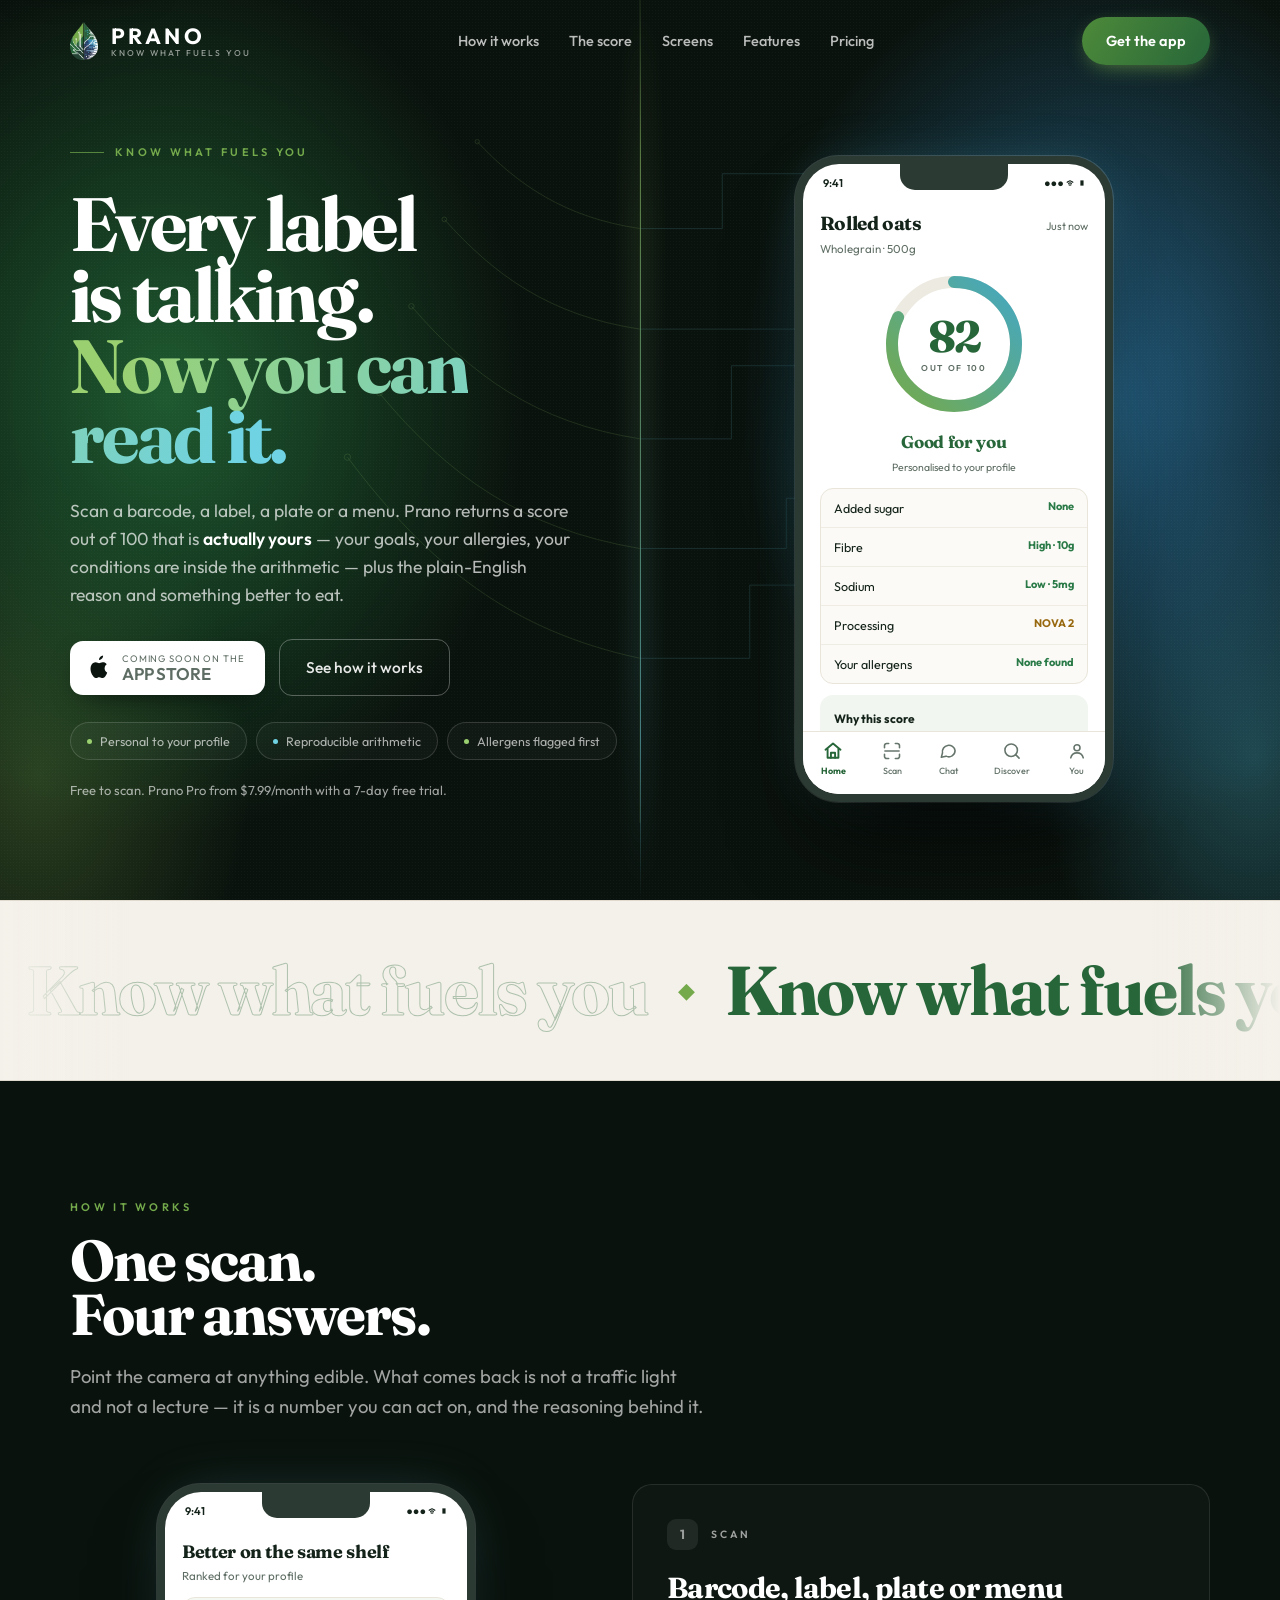
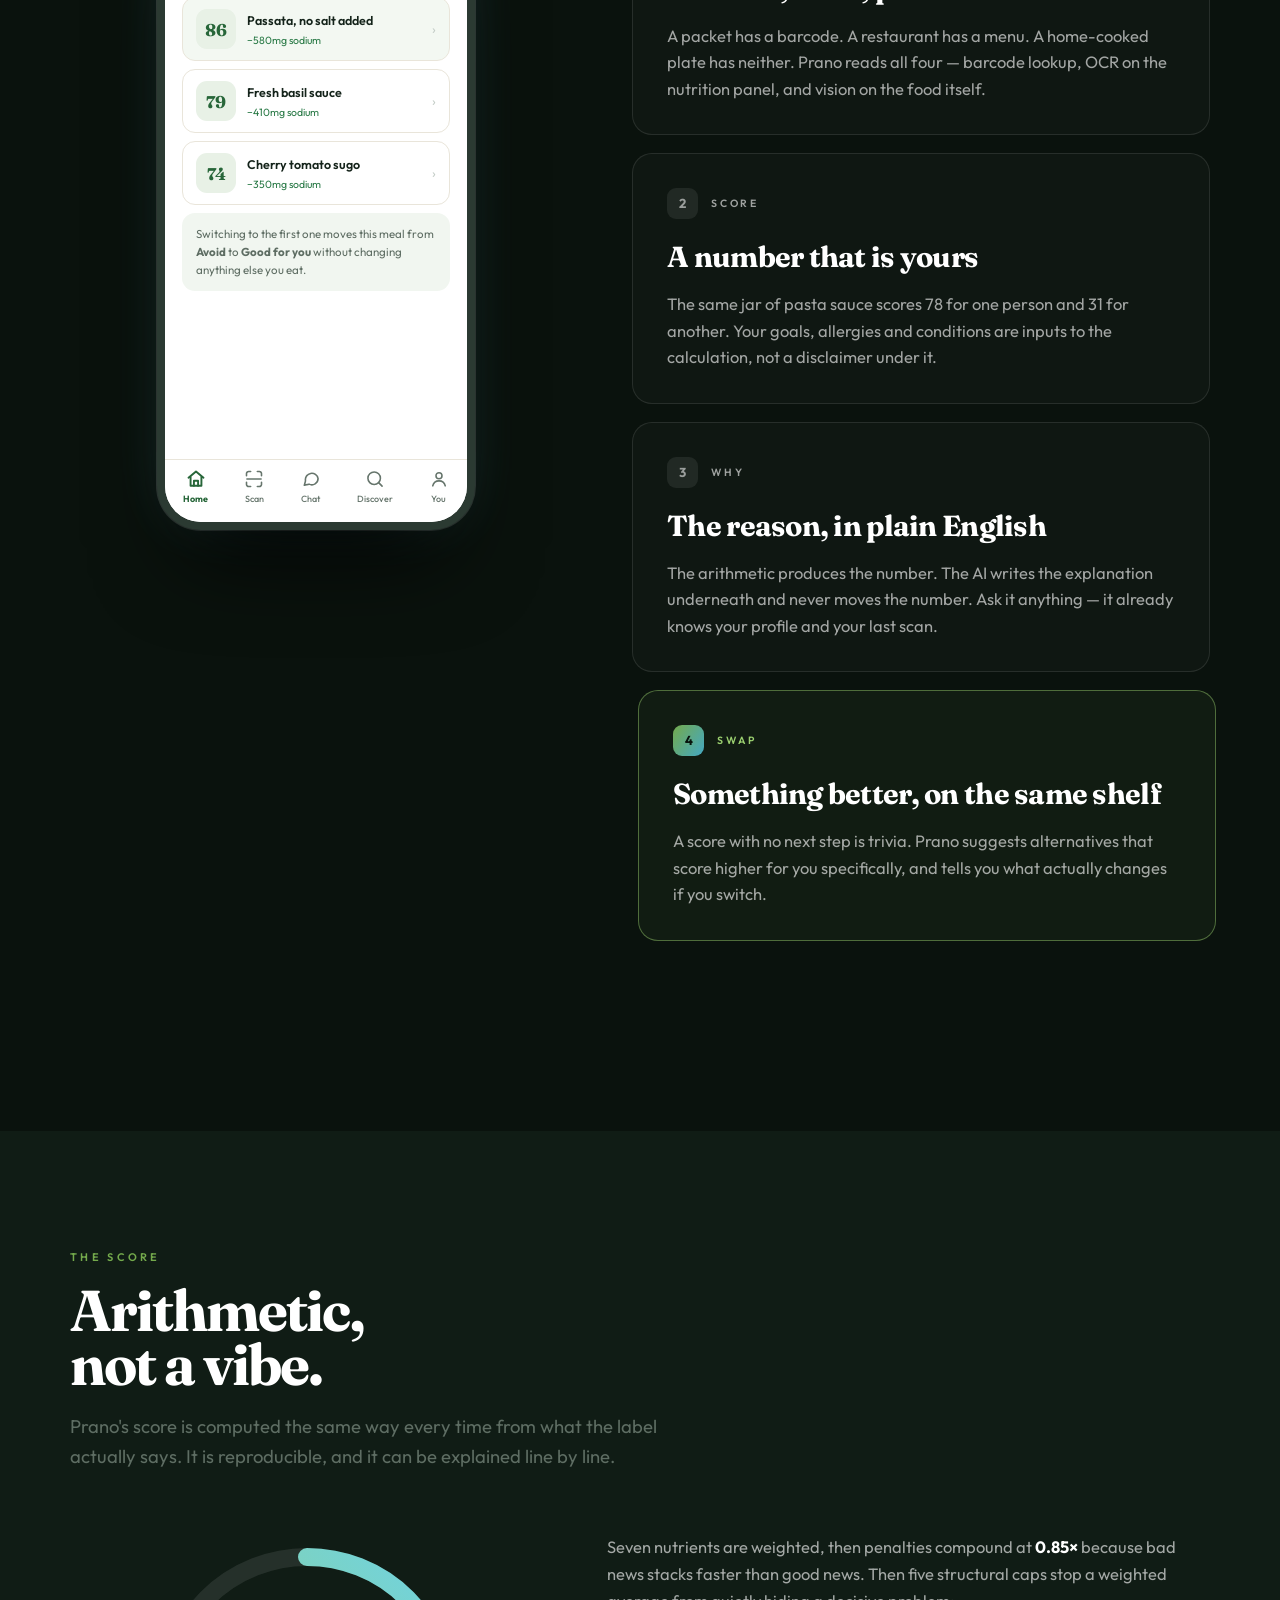
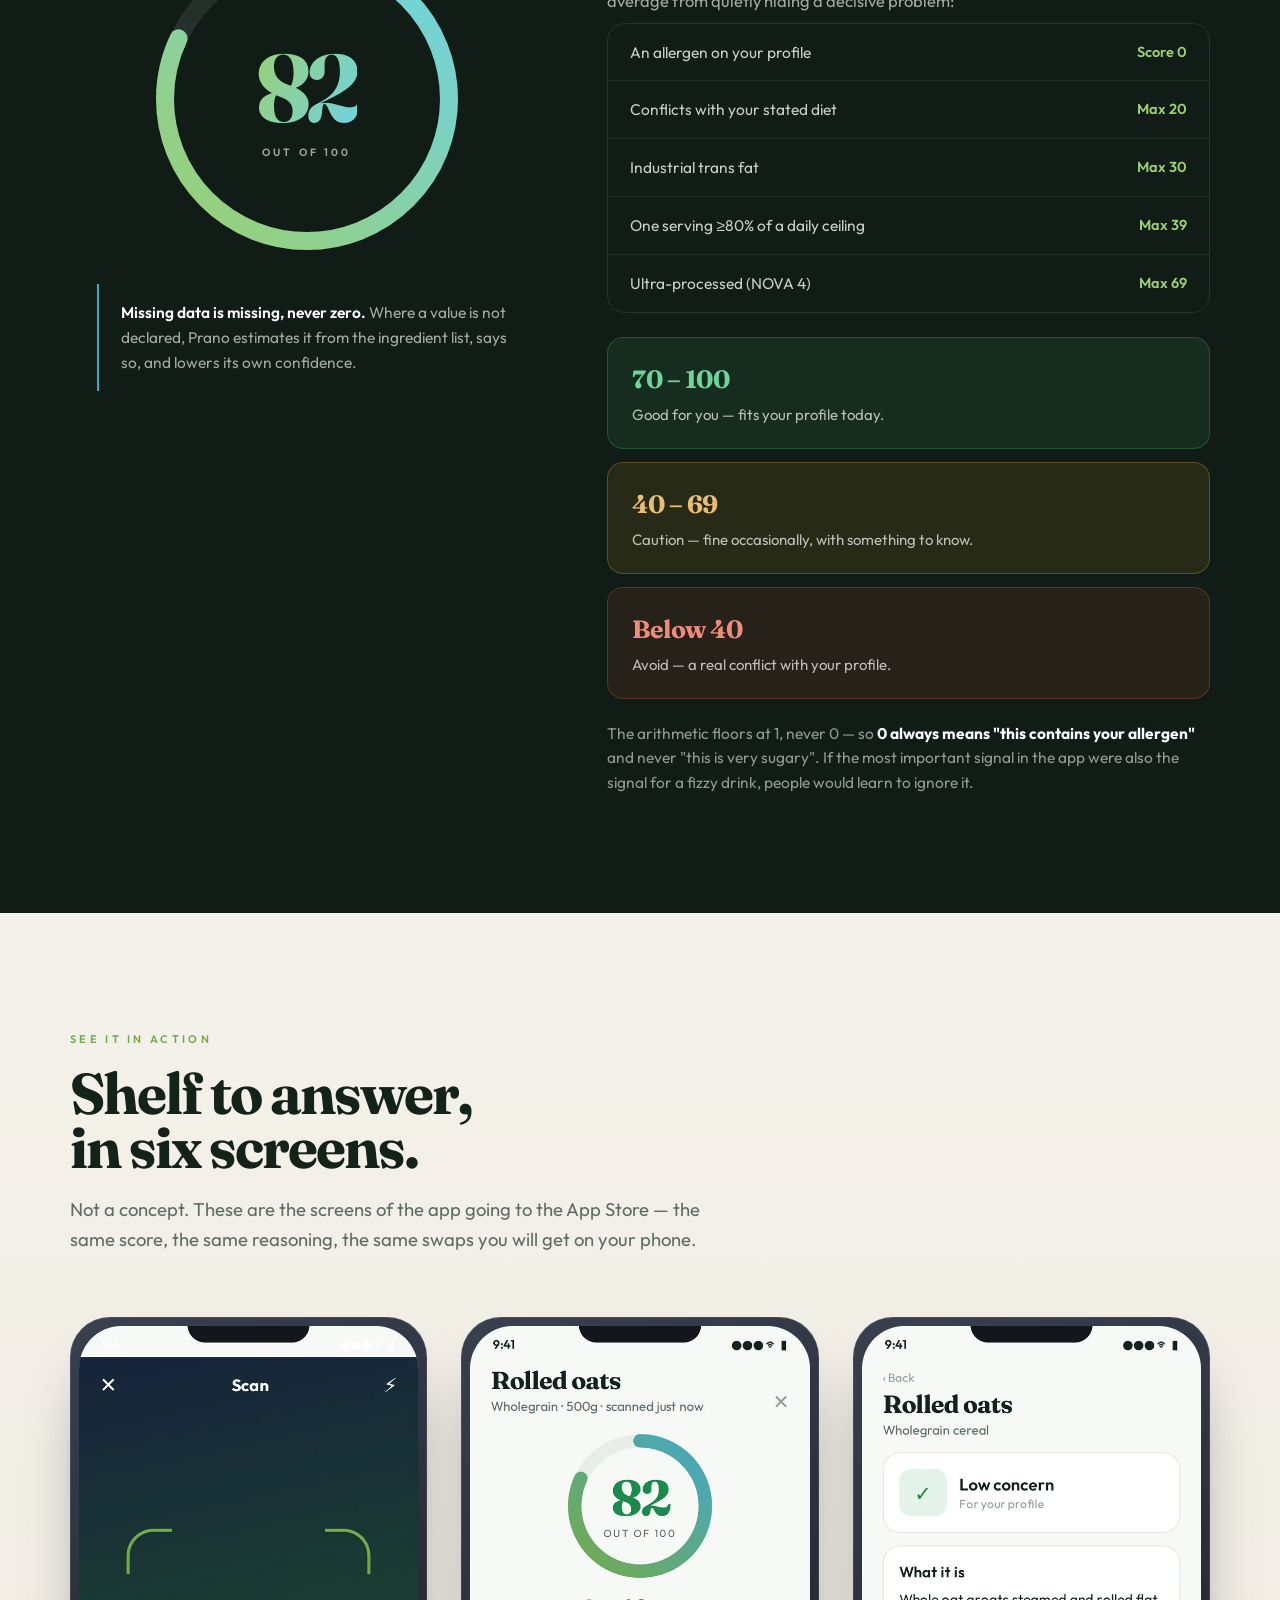
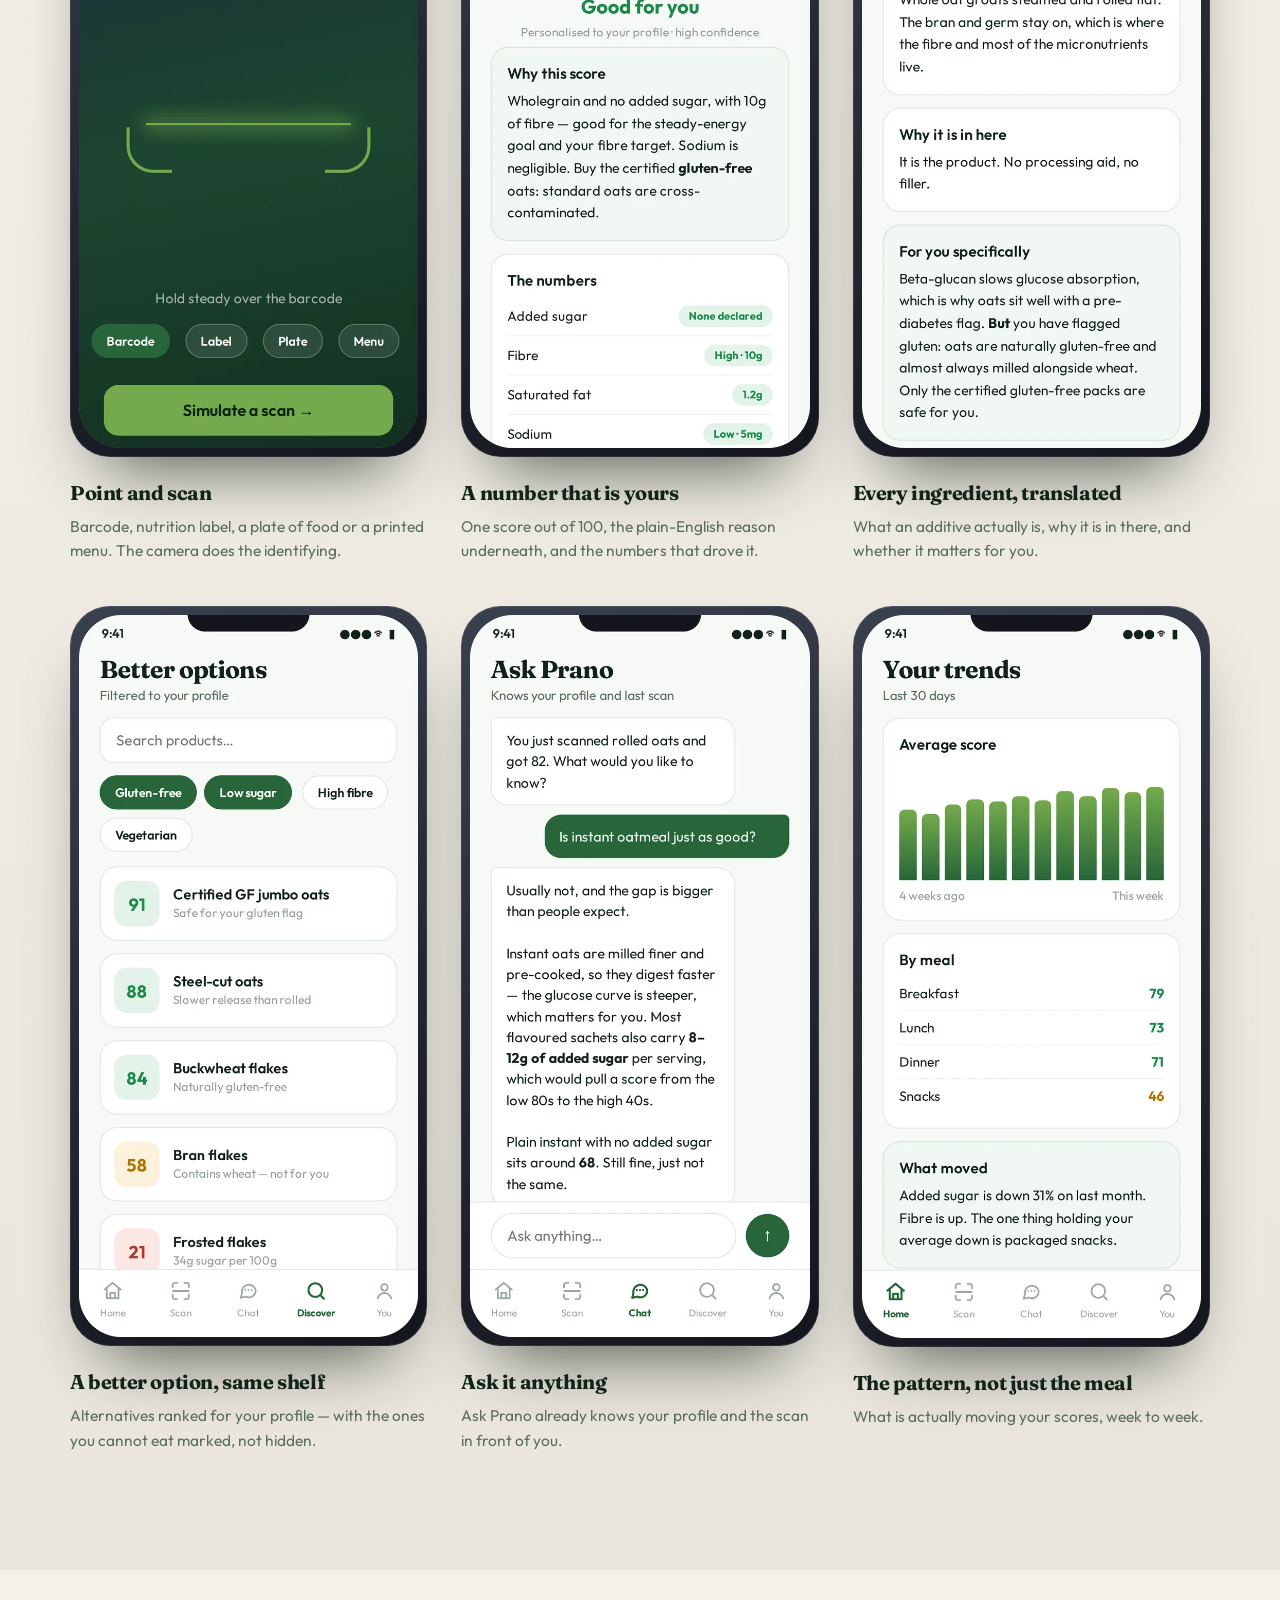
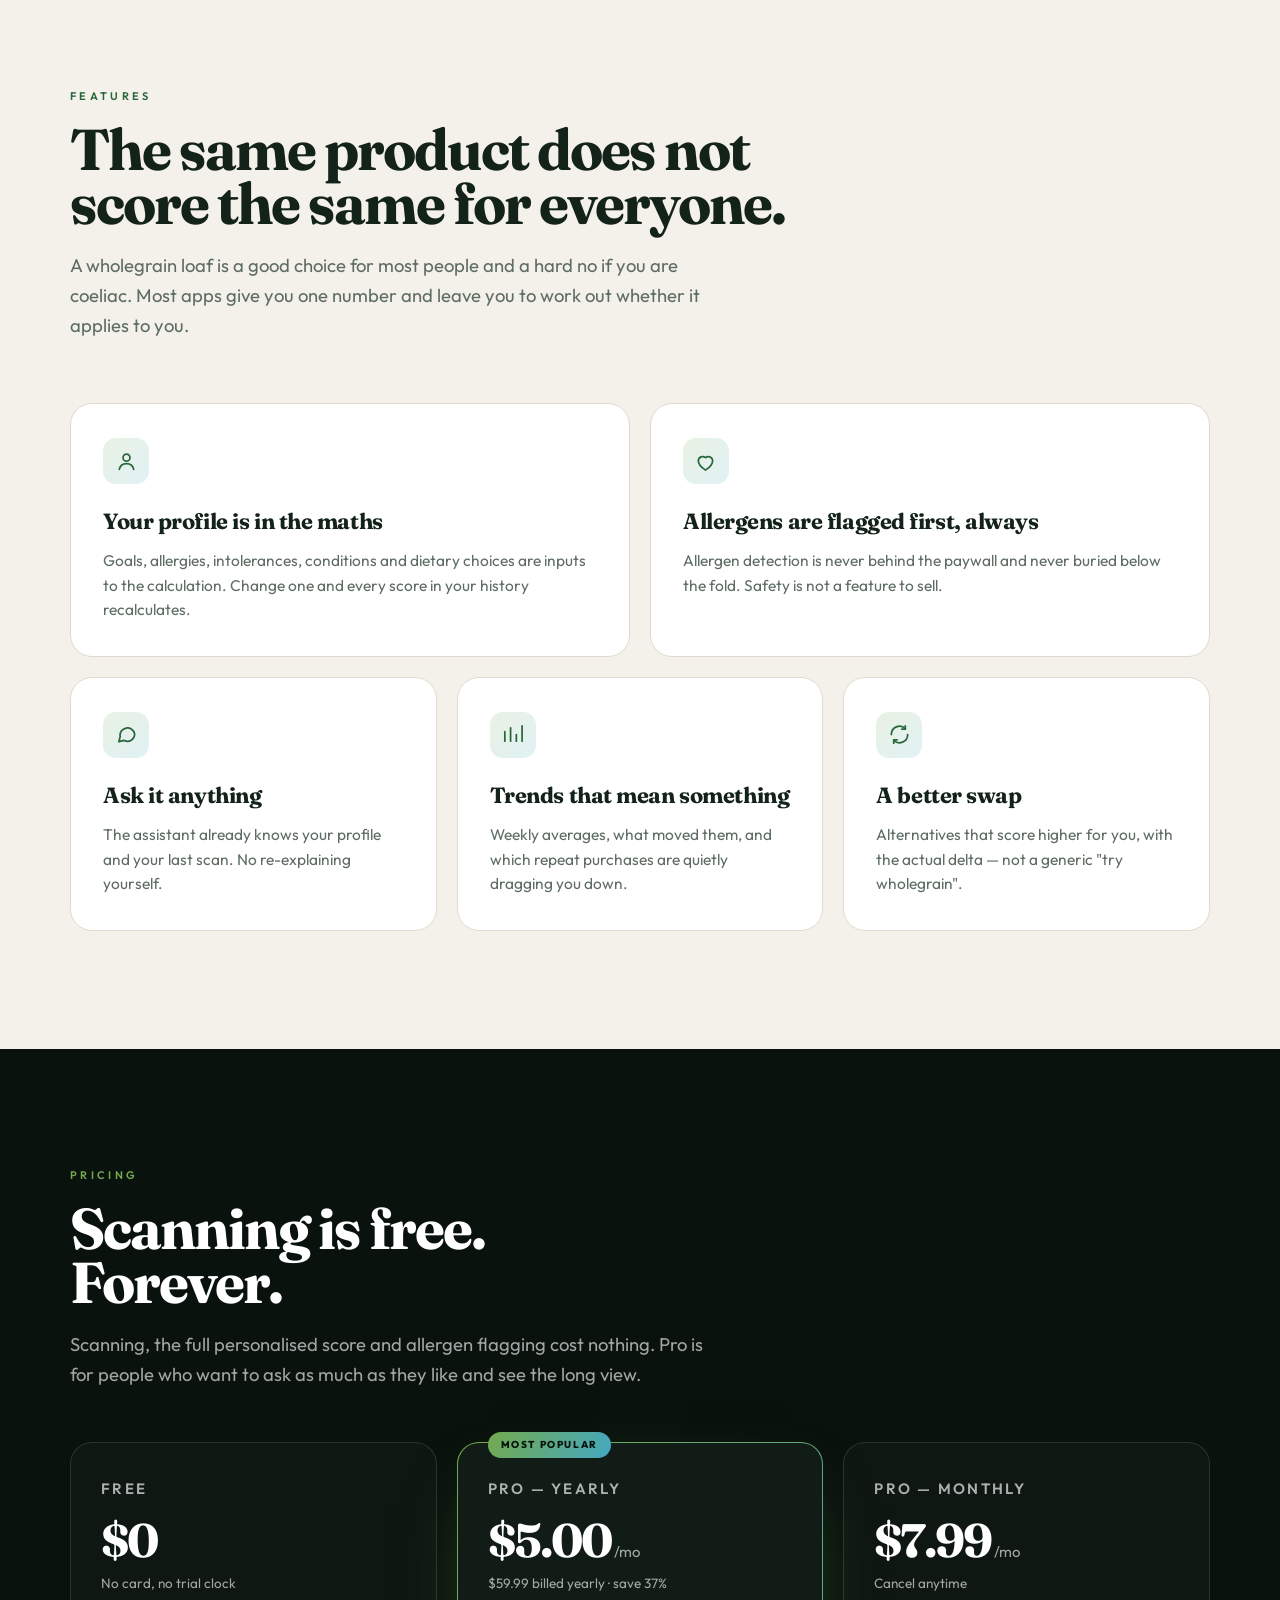
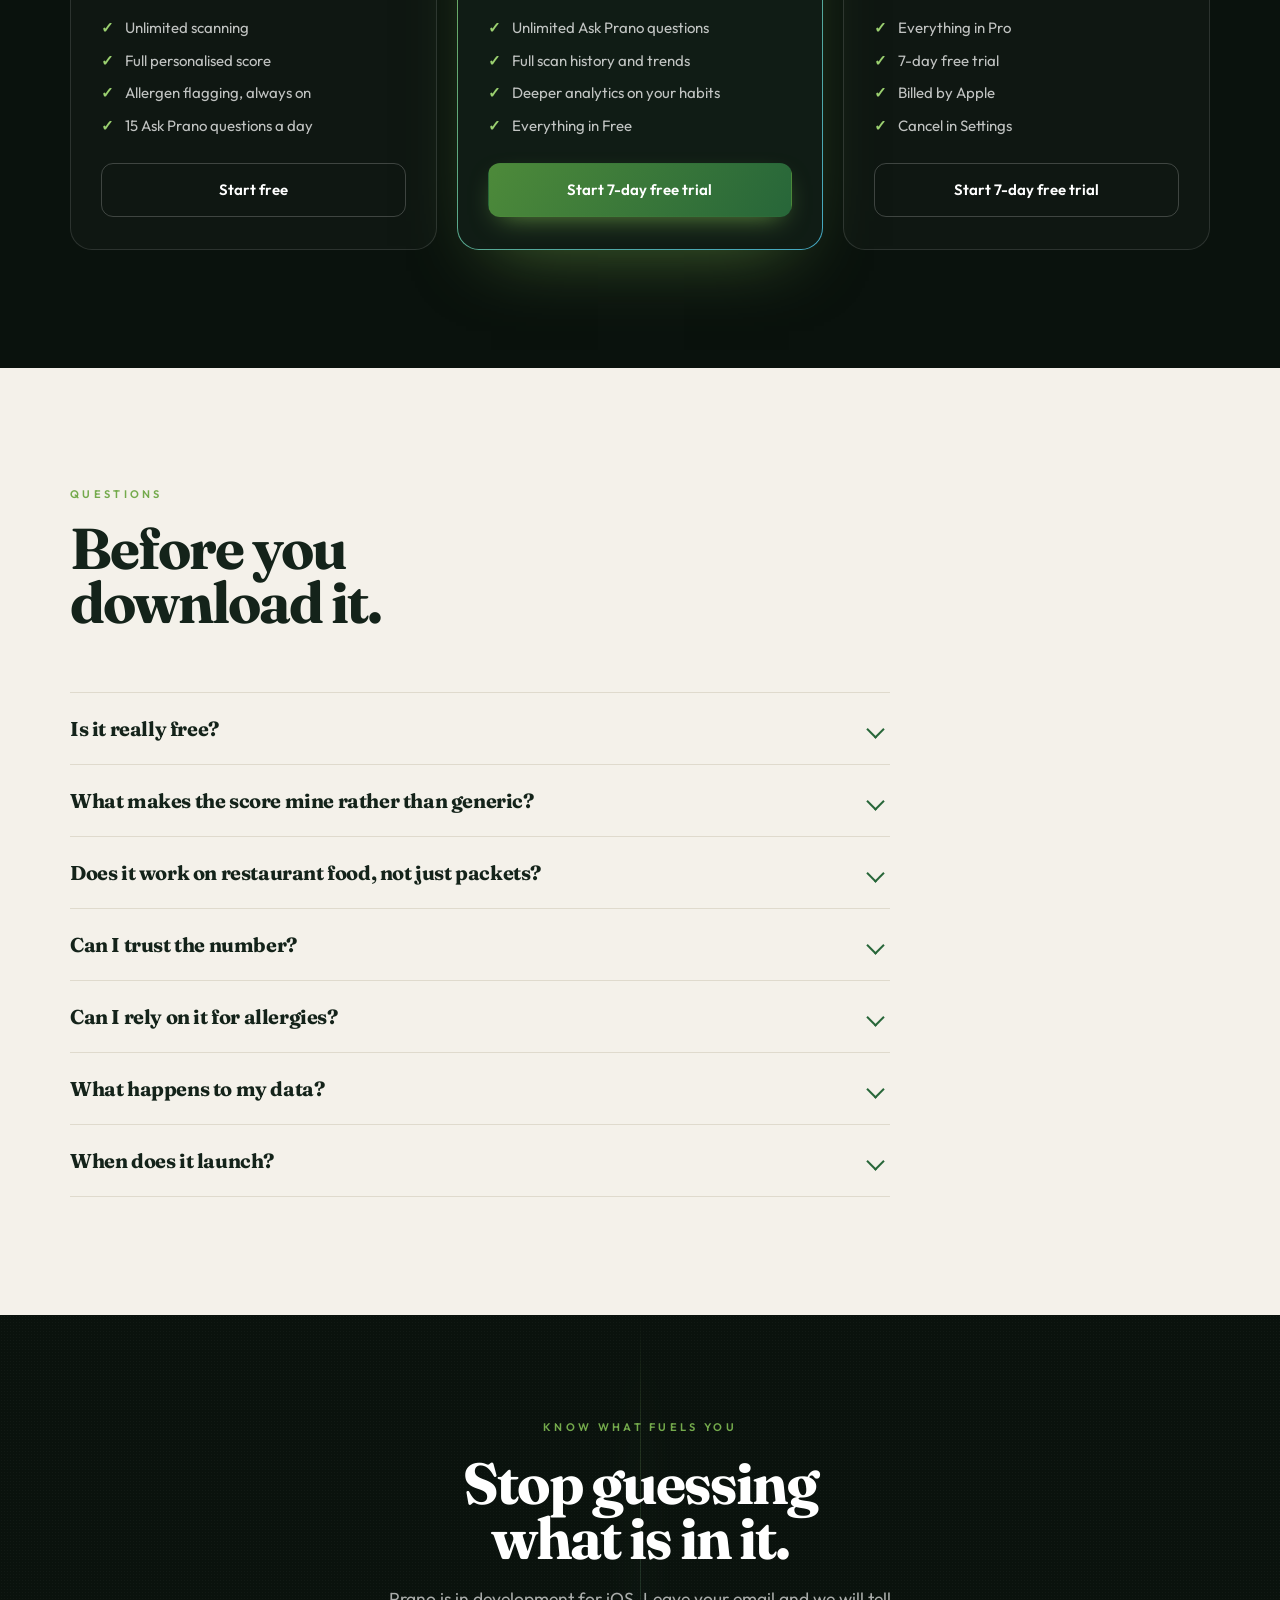
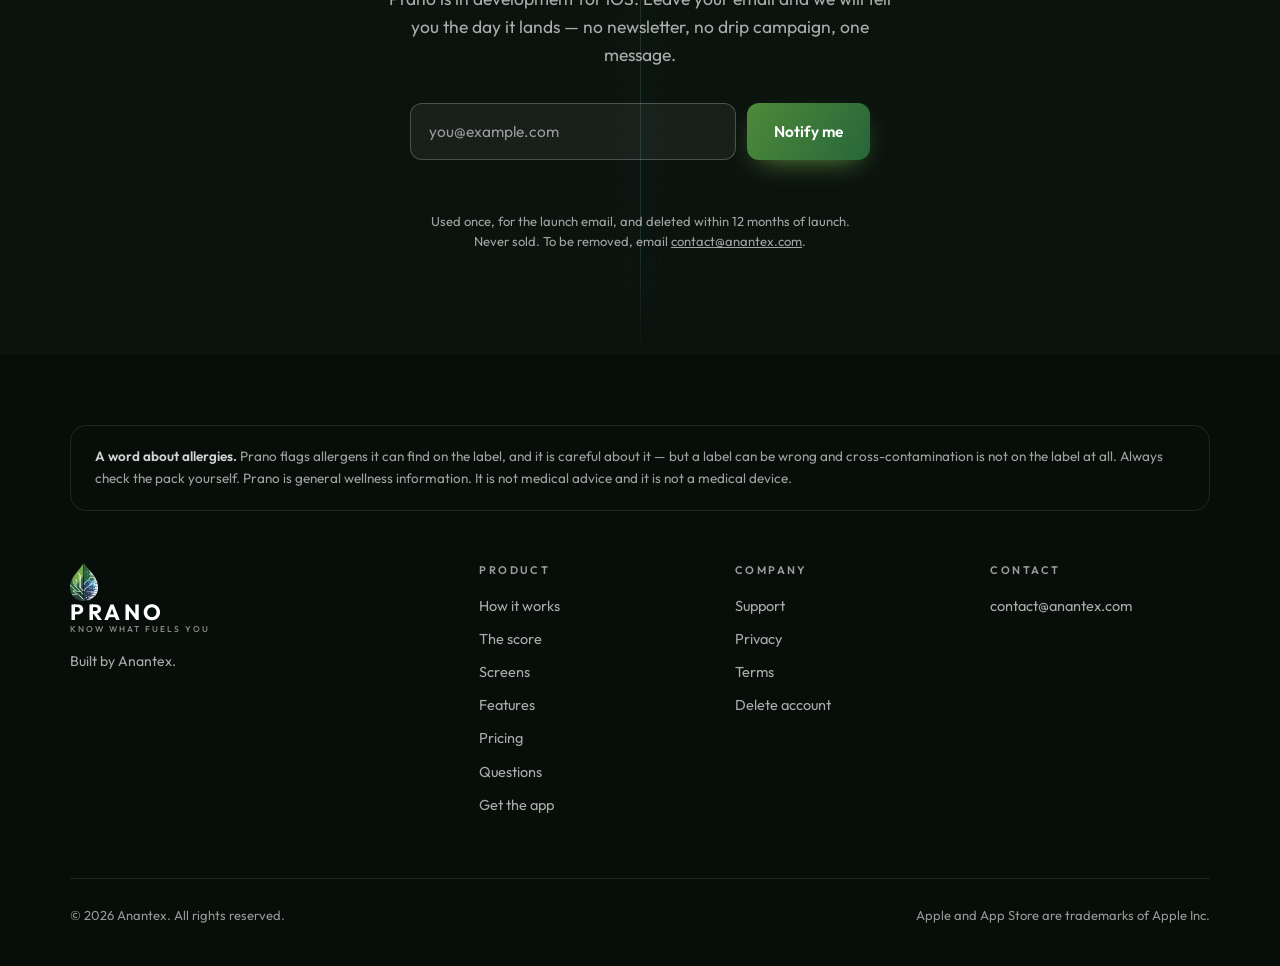
==== index.html @ fdf30f15 "Nav polish: group the CTA with the menu button, keep the tagline on small phones" ====
<!doctype html>
<html lang="en">
<head>
<meta charset="utf-8">
<meta name="viewport" content="width=device-width, initial-scale=1">
<title>Prano: AI Food Scanner — Know What Fuels You</title>
<meta name="description" content="Scan a barcode, a label, a plate or a menu. Get a 0–100 score that is actually yours — your goals, your allergies and your conditions are in the arithmetic.">
<link rel="canonical" href="https://pranoapp.com/">
<meta name="theme-color" content="#0A120D">
<meta property="og:type" content="website">
<meta property="og:site_name" content="Prano">
<meta property="og:locale" content="en_US">
<meta property="og:url" content="https://pranoapp.com/">
<meta property="og:title" content="Prano — Know What Fuels You">
<meta property="og:description" content="A food score that is actually yours. Scan a barcode, label, plate or menu and get a 0–100 score built around your goals, allergies and conditions.">
<meta property="og:image" content="https://pranoapp.com/assets/og/og-home.jpg">
<meta property="og:image:width" content="1200">
<meta property="og:image:height" content="630">
<meta property="og:image:alt" content="Prano — Every label is talking. Now you can read it. A score ring showing 82 out of 100.">
<meta name="twitter:card" content="summary_large_image">
<meta name="twitter:title" content="Prano — Know What Fuels You">
<meta name="twitter:description" content="A food score that is actually yours. Scan a barcode, label, plate or menu and get a 0–100 score built around your goals, allergies and conditions.">
<meta name="twitter:image" content="https://pranoapp.com/assets/og/og-home.jpg">
<meta name="twitter:image:alt" content="Prano — Every label is talking. Now you can read it.">
<link rel="icon" href="/favicon.ico" sizes="48x48">
<link rel="icon" href="/assets/icon-32.png" type="image/png" sizes="32x32">
<link rel="apple-touch-icon" href="/assets/apple-touch-icon.png">
<link rel="manifest" href="/site.webmanifest">
<link rel="preload" href="/assets/fonts/outfit-latin.woff2" as="font" type="font/woff2" crossorigin>
<link rel="preload" href="/assets/fonts/fraunces-latin.woff2" as="font" type="font/woff2" crossorigin>
<script>document.documentElement.classList.add('js')</script>
<script type="application/ld+json">[{"@context":"https://schema.org","@type":"Organization","@id":"https://pranoapp.com/#org","name":"Anantex","legalName":"Sandhu Technologies LLC","url":"https://pranoapp.com/","email":"contact@anantex.com","logo":"https://pranoapp.com/assets/icon-512.png"},{"@context":"https://schema.org","@type":"WebSite","@id":"https://pranoapp.com/#website","name":"Prano","url":"https://pranoapp.com/","publisher":{"@id":"https://pranoapp.com/#org"}},{"@context":"https://schema.org","@type":"SoftwareApplication","name":"Prano: AI Food Scanner","alternateName":"Prano","url":"https://pranoapp.com/","applicationCategory":"HealthApplication","operatingSystem":"iOS","description":"Scan a barcode, label, plate or menu and get a 0–100 food score personalised to your goals, allergies and conditions, with a plain-English explanation and a better swap.","image":"https://pranoapp.com/assets/og/og-home.jpg","publisher":{"@id":"https://pranoapp.com/#org"},"offers":[{"@type":"Offer","name":"Free","price":"0","priceCurrency":"USD"},{"@type":"Offer","name":"Prano Pro — Monthly","price":"7.99","priceCurrency":"USD"},{"@type":"Offer","name":"Prano Pro — Yearly","price":"59.99","priceCurrency":"USD"}]},{"@context":"https://schema.org","@type":"FAQPage","mainEntity":[{"@type":"Question","name":"Is it really free?","acceptedAnswer":{"@type":"Answer","text":"Scanning, the full personalised score and allergen flagging cost nothing, and there is no card to enter. Prano Pro — $7.99 a month or $59.99 a year, with a 7-day free trial — lifts the 15-a-day limit on Ask Prano questions and unlocks your full history and deeper analytics."}},{"@type":"Question","name":"What makes the score mine rather than generic?","acceptedAnswer":{"@type":"Answer","text":"You tell Prano your goals, allergies, conditions and dietary style once. They are inputs to the arithmetic, not a disclaimer underneath it. The same jar of sauce can score 78 for one person and 31 for another, and Prano shows you exactly which input moved it."}},{"@type":"Question","name":"Does it work on restaurant food, not just packets?","acceptedAnswer":{"@type":"Answer","text":"Yes. Barcode, nutrition label, a home-cooked plate or a printed menu — Prano reads all four, and tells you what it could not see rather than guessing quietly."}},{"@type":"Question","name":"Can I trust the number?","acceptedAnswer":{"@type":"Answer","text":"It is computed the same way every time from what the label actually says, and it can be explained line by line. Where a value is not declared, Prano estimates it, says so, and lowers its own confidence. The AI writes the explanation underneath; it never moves the number."}},{"@type":"Question","name":"Can I rely on it for allergies?","acceptedAnswer":{"@type":"Answer","text":"No — and we would rather say so plainly. Prano flags allergens it can find on the label, but a label can be wrong and cross-contamination is not on the label at all. Always check the pack yourself."}},{"@type":"Question","name":"What happens to my data?","acceptedAnswer":{"@type":"Answer","text":"Your scans, photos and conversations are yours. We do not sell personal information and we do not use your content to train third-party AI models. You can delete a single scan, or your whole account, from inside the app or at pranoapp.com/delete-account."}},{"@type":"Question","name":"When does it launch?","acceptedAnswer":{"@type":"Answer","text":"iPhone first. Leave your email below and you get one message the day it lands — no newsletter, no drip campaign."}}]}]</script>
<style>
@font-face{font-family:'Fraunces';font-style:normal;font-weight:400 900;font-display:swap;src:url(/assets/fonts/fraunces-latin.woff2) format('woff2')}
@font-face{font-family:'Outfit';font-style:normal;font-weight:100 900;font-display:swap;src:url(/assets/fonts/outfit-latin.woff2) format('woff2')}
:root{
  --green:#276639; --green-dp:#174024; --leaf:#74AA4C; --leaf-lt:#9BD070;
  --navy:#2D3750; --blue:#328DB9; --cyan:#44A8C3; --cyan-lt:#6FD3E4;
  --ink:#0A120D; --ink-2:#101C15; --paper:#F4F1EA; --paper-2:#EAE6DC;
  --txt:#14231A; --mut:#5E6D63; --mut-d:#93A69A; --line:#DFDACD;
  --good:#3FA268; --caution:#C9902F; --avoid:#C1503F;
  --seam:linear-gradient(180deg,transparent,rgba(155,208,112,.55) 18%,rgba(111,211,228,.55) 82%,transparent);
}
*{box-sizing:border-box}
html{-webkit-text-size-adjust:100%;scroll-behavior:smooth}
body{margin:0;background:var(--paper);color:var(--txt);overflow-x:hidden;
  font-family:'Outfit',-apple-system,BlinkMacSystemFont,'Segoe UI',sans-serif;
  font-size:17px;line-height:1.6;font-weight:400;
  -webkit-font-smoothing:antialiased}
a{color:inherit;text-decoration:none}
img{max-width:100%}
.dsp{font-family:'Fraunces',Georgia,serif;font-variation-settings:'SOFT' 0,'WONK' 1;
  font-weight:700;letter-spacing:-.035em;line-height:.94;margin:0}
h1,h2,h3{margin:0}
.wrap{max-width:1200px;margin:0 auto;padding:0 30px}
.eyebrow{font-size:11px;font-weight:600;letter-spacing:.3em;text-transform:uppercase;color:var(--leaf)}
#features .eyebrow{color:var(--green)}

/* ---------- lockup ---------- */
.lock{display:flex;align-items:center;gap:13px;min-height:44px;flex:none}
.lock img{height:38px;width:auto;display:block;flex:none}
.lock .lk{display:flex;flex-direction:column;gap:2px;line-height:1}
.lock b{font-weight:700;font-size:22px;letter-spacing:.16em;color:#fff;transition:color .35s}
.lock small{font-size:8.5px;font-weight:500;letter-spacing:.235em;color:rgba(255,255,255,.55);
  text-transform:uppercase;transition:color .35s}

/* ---------- nav ---------- */
nav{position:fixed;top:0;left:0;right:0;z-index:80;transition:background .35s,box-shadow .35s,backdrop-filter .35s}
nav .wrap{display:flex;align-items:center;justify-content:space-between;gap:26px;height:82px}
.nlinks{display:flex;gap:30px;font-size:14.5px;font-weight:500;color:rgba(255,255,255,.72)}
.nlinks a{transition:color .25s;position:relative}
.nlinks a:after{content:'';position:absolute;left:0;right:100%;bottom:-6px;height:1.5px;background:var(--leaf-lt);transition:right .3s}
.nlinks a:hover{color:#fff}.nlinks a:hover:after{right:0}
.ncta{background:linear-gradient(120deg,#4D8A3A,var(--green));color:#fff;font-weight:600;font-size:14.5px;
  display:inline-flex;align-items:center;justify-content:center;min-height:44px;flex:none;
  padding:12px 24px;border-radius:999px;transition:transform .25s,box-shadow .25s;
  box-shadow:0 6px 22px -8px rgba(116,170,76,.85)}
.ncta:hover{transform:translateY(-2px);box-shadow:0 12px 30px -10px rgba(116,170,76,.95)}
nav.stuck{background:rgba(244,241,234,.86);backdrop-filter:blur(18px);box-shadow:0 1px 0 var(--line)}
nav.stuck .lock b{color:var(--green)}
nav.stuck .lock small{color:var(--mut)}
nav.stuck .nlinks{color:var(--mut)}
nav.stuck .nlinks a:hover{color:var(--green)}

/* ---------- hero ---------- */
.hero{position:relative;min-height:100svh;background:var(--ink);color:#fff;overflow:hidden;
  display:flex;align-items:center;padding:118px 0 60px}
.hero .side{position:absolute;inset:0;pointer-events:none}
.hero .side:before,.hero .side:after{content:'';position:absolute;top:0;bottom:0;width:50%}
.hero .side:before{left:0;background:
  radial-gradient(76% 66% at 26% 44%,rgba(36,110,58,.78),transparent 74%),
  radial-gradient(46% 46% at 6% 86%,rgba(116,170,76,.3),transparent 72%)}
.hero .side:after{right:0;background:
  radial-gradient(76% 66% at 72% 44%,rgba(45,120,170,.72),transparent 74%),
  radial-gradient(46% 46% at 96% 84%,rgba(68,168,195,.34),transparent 72%)}
.seam{position:absolute;left:50%;top:0;bottom:0;width:1px;background:var(--seam);opacity:.9;pointer-events:none}
.seam:after{content:'';position:absolute;left:-13px;right:-13px;top:0;bottom:0;
  background:linear-gradient(180deg,transparent,rgba(155,208,112,.09) 25%,rgba(111,211,228,.09) 75%,transparent);filter:blur(9px)}
.veins{position:absolute;inset:0;opacity:.16;pointer-events:none}
.grain{position:absolute;inset:0;pointer-events:none;opacity:.5;
  background-image:radial-gradient(rgba(255,255,255,.055) 1px,transparent 1px);background-size:3px 3px}
.hero .wrap{position:relative;z-index:3;display:grid;grid-template-columns:1.06fr .94fr;gap:50px;align-items:center;width:100%}
.hl .eyebrow{display:flex;align-items:center;gap:11px;margin-bottom:26px}
.hl .eyebrow i{display:block;width:34px;height:1px;background:var(--leaf);opacity:.7}
h1.dsp{font-size:clamp(42px,5.9vw,88px);color:#fff}
h1.dsp .gr{background:linear-gradient(104deg,var(--leaf-lt) 8%,var(--cyan-lt) 92%);
  -webkit-background-clip:text;background-clip:text;color:transparent}
.hsub{margin:26px 0 0;max-width:500px;font-size:17.5px;line-height:1.6;color:rgba(255,255,255,.7)}
.hsub b{color:#fff;font-weight:600}
.hcta{display:flex;flex-wrap:wrap;gap:14px;margin-top:30px;align-items:center}
.badge{display:flex;align-items:center;gap:11px;background:#fff;color:#0B140F;border-radius:13px;padding:11px 21px 11px 17px;
  transition:transform .25s,box-shadow .25s;box-shadow:0 10px 30px -14px rgba(0,0,0,.9)}
.badge:hover{transform:translateY(-2px);box-shadow:0 18px 40px -16px rgba(0,0,0,.95)}
.badge svg{width:24px;height:29px;flex:none}
.badge span{display:block;font-size:9.5px;letter-spacing:.09em;text-transform:uppercase;color:#5E6D63;line-height:1.3}
.badge strong{display:block;font-size:17px;font-weight:600;letter-spacing:-.01em;line-height:1.15}
.ghost{border:1px solid rgba(255,255,255,.3);border-radius:13px;padding:15px 26px;font-weight:500;font-size:15.5px;
  color:rgba(255,255,255,.9);transition:.25s}
.ghost:hover{background:rgba(255,255,255,.09);border-color:rgba(255,255,255,.55)}
.chips{display:flex;flex-wrap:wrap;gap:9px;margin-top:26px}
.chip{display:flex;align-items:center;gap:8px;font-size:12.5px;color:rgba(255,255,255,.66);
  border:1px solid rgba(255,255,255,.15);border-radius:999px;padding:8px 16px;background:rgba(255,255,255,.03)}
.chip b{width:5px;height:5px;border-radius:50%;background:var(--leaf-lt);flex:none}
.chip.b b{background:var(--cyan-lt)}
.foot-note{margin-top:20px;font-size:13px;color:rgba(255,255,255,.62)}

/* ---------- phone ---------- */
.phwrap{display:flex;justify-content:center;position:relative}
.phglow{position:absolute;width:min(400px,84vw);height:min(400px,84vw);border-radius:50%;top:50%;left:50%;transform:translate(-50%,-50%);
  pointer-events:none;background:radial-gradient(circle,rgba(68,168,195,.3),transparent 65%);filter:blur(46px)}
.phone{position:relative;width:318px;height:646px;border-radius:44px;background:#0d1712;
  border:8px solid #2b3a32;box-shadow:0 50px 90px -30px rgba(0,0,0,.9),0 0 0 1px rgba(255,255,255,.16),0 0 60px -18px rgba(111,211,228,.28);
  overflow:hidden;display:flex;flex-direction:column;z-index:2}
.phone.float{animation:fl 7s ease-in-out infinite}
@keyframes fl{0%,100%{transform:translateY(0)}50%{transform:translateY(-13px)}}
.notch{position:absolute;top:0;left:50%;transform:translateX(-50%);width:108px;height:26px;background:#2b3a32;
  border-radius:0 0 15px 15px;z-index:6}
.screen{flex:1;background:#fff;display:flex;flex-direction:column;overflow:hidden;color:var(--txt);font-size:14px}
.sbar{display:flex;justify-content:space-between;padding:11px 20px 5px;font-size:11px;font-weight:600;color:#14231A;flex:none}
.sbody{flex:1;overflow:hidden;padding:4px 17px 0}
.tabbar{display:flex;justify-content:space-around;padding:9px 0 16px;border-top:1px solid #E9E5DA;background:#fff;flex:none}
.tab{display:flex;flex-direction:column;align-items:center;gap:3px;font-size:9px;color:#66756C;font-weight:500}
.tab.on{color:var(--green);font-weight:700}
.tab svg{width:20px;height:20px;stroke:currentColor;fill:none;stroke-width:1.9;stroke-linecap:round;stroke-linejoin:round}
.tab.on svg{stroke-width:2.3}

/* ---------- marquee band ---------- */
.band{background:var(--paper);border-top:1px solid var(--line);border-bottom:1px solid var(--line);
  padding:34px 0;overflow:hidden;position:relative}
.band:before,.band:after{content:'';position:absolute;top:0;bottom:0;width:130px;z-index:2}
.band:before{left:0;background:linear-gradient(90deg,var(--paper),transparent)}
.band:after{right:0;background:linear-gradient(270deg,var(--paper),transparent)}
.mq{display:flex;gap:0;width:max-content;animation:mq 34s linear infinite}
@keyframes mq{to{transform:translateX(-50%)}}
.mq span{font-family:'Fraunces',serif;font-weight:700;font-size:clamp(34px,5.4vw,74px);letter-spacing:-.03em;
  color:transparent;-webkit-text-stroke:1px rgba(39,102,57,.34);padding:0 26px;white-space:nowrap}
.mq span.f{-webkit-text-stroke:0;color:var(--green)}
.mq i{display:flex;align-items:center;padding:0 4px;color:var(--leaf);font-size:22px;font-style:normal}

/* ---------- sections ---------- */
section{position:relative}
.pad{padding:118px 0}
.dark{background:var(--ink);color:#fff}
.dark .lead{color:rgba(255,255,255,.62)}
.shead{max-width:760px;margin-bottom:62px}
.shead h2{font-size:clamp(33px,4.5vw,58px)}
.dark .shead h2{color:#fff}
.lead{margin:20px 0 0;font-size:18.5px;line-height:1.62;color:var(--mut);max-width:640px}

/* sticky story */
.story{display:grid;grid-template-columns:.92fr 1.08fr;gap:70px;align-items:start}
.stick{position:sticky;top:118px;display:flex;justify-content:center}
.steps{display:flex;flex-direction:column;gap:18px;padding-bottom:8vh}
.step{border:1px solid rgba(255,255,255,.1);border-radius:20px;padding:34px 34px 32px;background:rgba(255,255,255,.022);
  transition:border-color .45s,background .45s,transform .45s;min-height:236px}
.step.on{border-color:rgba(155,208,112,.45);background:rgba(155,208,112,.05);transform:translateX(6px)}
.step .no{display:flex;align-items:center;gap:13px;margin-bottom:15px}
.step .no b{width:31px;height:31px;border-radius:9px;display:grid;place-items:center;font-size:13px;font-weight:700;
  background:rgba(255,255,255,.08);color:rgba(255,255,255,.55);transition:.45s}
.step.on .no b{background:linear-gradient(125deg,var(--leaf),var(--cyan));color:#08130C}
.step .no span{font-size:10.5px;letter-spacing:.26em;text-transform:uppercase;color:rgba(255,255,255,.6);font-weight:600}
.step.on .no span{color:var(--leaf-lt)}
.step h3{font-family:'Fraunces',serif;font-weight:700;letter-spacing:-.025em;font-size:29px;color:#fff;margin-bottom:11px}
.step p{margin:0;color:rgba(255,255,255,.62);font-size:16.5px;line-height:1.6}

/* score */
.scoregrid{display:grid;grid-template-columns:.88fr 1.12fr;gap:64px;align-items:start}
.scoreleft{position:sticky;top:130px}
.bigring{position:relative;width:330px;height:330px;margin:0 auto}
.bigring svg{transform:rotate(-90deg);width:100%;height:100%}
.bigring .val{position:absolute;inset:0;display:flex;flex-direction:column;align-items:center;justify-content:center}
.bigring .val b{font-family:'Fraunces',serif;font-weight:700;font-size:96px;letter-spacing:-.05em;line-height:1;
  background:linear-gradient(120deg,var(--leaf-lt),var(--cyan-lt));-webkit-background-clip:text;background-clip:text;color:transparent}
.bigring .val span{font-size:10.5px;letter-spacing:.3em;text-transform:uppercase;color:rgba(255,255,255,.62);margin-top:9px;font-weight:600}
.caps{border:1px solid rgba(255,255,255,.1);border-radius:18px;overflow:hidden;margin-top:8px}
.caps .r{display:flex;justify-content:space-between;gap:18px;padding:16px 22px;font-size:15.5px;
  border-bottom:1px solid rgba(255,255,255,.07);color:rgba(255,255,255,.78)}
.caps .r:last-child{border-bottom:0}
.caps .r b{color:var(--leaf-lt);font-weight:600;white-space:nowrap;font-size:14.5px}
.bands{display:flex;flex-direction:column;gap:13px}
.bnd{border-radius:16px;padding:21px 24px;border:1px solid transparent}
.bnd b{font-family:'Fraunces',serif;font-weight:700;font-size:25px;letter-spacing:-.02em;display:block;margin-bottom:4px}
.bnd p{margin:0;font-size:15px;color:rgba(255,255,255,.7)}
.bnd.g{background:rgba(63,162,104,.12);border-color:rgba(63,162,104,.35)}.bnd.g b{color:#6FD49A}
.bnd.c{background:rgba(201,144,47,.12);border-color:rgba(201,144,47,.35)}.bnd.c b{color:#E8BE72}
.bnd.a{background:rgba(193,80,63,.12);border-color:rgba(193,80,63,.35)}.bnd.a b{color:#EE8C7B}
.callout{margin-top:20px;border-left:2px solid var(--cyan);padding:16px 0 16px 22px;font-size:15.5px;color:rgba(255,255,255,.62)}
.callout b{color:#fff;font-weight:600}

/* features */
.fgrid{display:grid;grid-template-columns:repeat(6,1fr);gap:20px}
.card{background:#fff;border:1px solid var(--line);border-radius:22px;padding:34px 32px;
  transition:transform .35s,box-shadow .35s,border-color .35s;grid-column:span 2}
.card:hover{transform:translateY(-5px);box-shadow:0 26px 54px -26px rgba(20,35,26,.3);border-color:#CFD8CB}
.card.w{grid-column:span 3}
.card .ic{width:46px;height:46px;border-radius:13px;display:grid;place-items:center;margin-bottom:20px;
  background:linear-gradient(135deg,rgba(116,170,76,.16),rgba(68,168,195,.16))}
.card .ic svg{width:23px;height:23px;stroke:var(--green);fill:none;stroke-width:1.8;stroke-linecap:round;stroke-linejoin:round}
.card h3{font-family:'Fraunces',serif;font-weight:700;font-size:22px;letter-spacing:-.02em;margin-bottom:9px}
.card p{margin:0;font-size:15.5px;color:var(--mut);line-height:1.58}

/* pricing */
.pgrid{display:grid;grid-template-columns:repeat(3,1fr);gap:20px;align-items:stretch}
.plan{border:1px solid rgba(255,255,255,.12);border-radius:22px;padding:34px 30px 32px;display:flex;flex-direction:column;
  background:rgba(255,255,255,.025);position:relative}
.plan.hi{border-color:transparent;background:
  linear-gradient(var(--ink-2),var(--ink-2)) padding-box,
  linear-gradient(140deg,var(--leaf),var(--cyan)) border-box;border:1.5px solid transparent;
  box-shadow:0 30px 70px -34px rgba(116,170,76,.6)}
.plan .tag{position:absolute;top:-11px;left:30px;background:linear-gradient(120deg,var(--leaf),var(--cyan));color:#08130C;
  font-size:10px;font-weight:800;letter-spacing:.16em;text-transform:uppercase;padding:5px 13px;border-radius:999px}
.plan h3{font-size:15px;font-weight:600;letter-spacing:.15em;text-transform:uppercase;color:rgba(255,255,255,.66);margin-bottom:16px}
.plan .pr{font-family:'Fraunces',serif;font-weight:700;font-size:47px;letter-spacing:-.04em;color:#fff;line-height:1}
.plan .pr small{font-family:'Outfit',sans-serif;font-size:15px;font-weight:400;color:rgba(255,255,255,.62);letter-spacing:0}
.plan .sub{font-size:13.5px;color:rgba(255,255,255,.62);margin:9px 0 22px}
.plan ul{list-style:none;margin:0 0 26px;padding:0;display:flex;flex-direction:column;gap:11px;flex:1}
.plan li{display:flex;gap:11px;font-size:15px;color:rgba(255,255,255,.74);line-height:1.45}
.plan li i{color:var(--leaf-lt);font-style:normal;font-weight:700;flex:none}
.pbtn{display:block;text-align:center;border-radius:12px;padding:14px;font-weight:600;font-size:15px;transition:.25s;
  border:1px solid rgba(255,255,255,.2);color:#fff}
.pbtn:hover{background:rgba(255,255,255,.08)}
.pbtn.f{background:linear-gradient(120deg,#4D8A3A,var(--green));border-color:transparent;
  box-shadow:0 10px 28px -12px rgba(116,170,76,.9)}
.pbtn.f:hover{transform:translateY(-2px)}

/* cta */
.ctaband{position:relative;overflow:hidden;background:var(--ink);color:#fff;padding:104px 0}
.ctaband .side:before{background:radial-gradient(65% 70% at 30% 50%,rgba(39,102,57,.62),transparent 72%)}
.ctaband .side:after{background:radial-gradient(65% 70% at 70% 50%,rgba(50,141,185,.5),transparent 72%)}
.ctaband .seam{opacity:.28}
.ctaband .seam:after{filter:blur(16px)}
.ctain{position:relative;z-index:3;text-align:center;max-width:660px;margin:0 auto}
.ctain h2{font-size:clamp(32px,4.6vw,58px);color:#fff}
.ctain p{margin:20px auto 0;color:rgba(255,255,255,.65);font-size:17.5px;max-width:520px}
.form{display:flex;gap:11px;margin:34px auto 0;max-width:460px}
.form input{flex:1;border:1px solid rgba(255,255,255,.22);background:rgba(255,255,255,.06);color:#fff;
  border-radius:12px;padding:15px 18px;font:inherit;font-size:15.5px;outline:none;transition:.25s}
.form input::placeholder{color:rgba(255,255,255,.55)}
.form input:focus{border-color:var(--leaf-lt);background:rgba(255,255,255,.1)}
.form button{border:0;border-radius:12px;padding:15px 27px;font:inherit;font-weight:600;font-size:15.5px;cursor:pointer;
  background:linear-gradient(120deg,#4D8A3A,var(--green));color:#fff;transition:.25s;
  box-shadow:0 10px 28px -12px rgba(116,170,76,.9)}
.form button:hover{transform:translateY(-2px)}
.fmsg{margin-top:15px;font-size:14px;color:var(--leaf-lt);min-height:20px}

/* footer */
footer{background:#070D09;color:rgba(255,255,255,.66);padding:70px 0 40px;font-size:14.5px}
.fdisc{border:1px solid rgba(255,255,255,.1);border-radius:16px;padding:20px 24px;margin-bottom:52px;
  font-size:13.5px;line-height:1.62;color:rgba(255,255,255,.62)}
.fdisc b{color:rgba(255,255,255,.82);font-weight:600}
.fgrd{display:grid;grid-template-columns:1.7fr 1fr 1fr 1fr;gap:36px}
.fgrd .fh{font-size:11px;letter-spacing:.22em;text-transform:uppercase;color:rgba(255,255,255,.6);margin:0 0 15px;font-weight:600;font-family:inherit;line-height:1.4}
.fgrd a{display:block;margin-bottom:10px;transition:color .2s}
.fgrd a:hover{color:var(--leaf-lt)}
.fbot{margin-top:52px;padding-top:26px;border-top:1px solid rgba(255,255,255,.09);
  display:flex;flex-wrap:wrap;gap:10px 22px;justify-content:space-between;font-size:13px;color:rgba(255,255,255,.58)}



/* ---------- mobile menu ---------- */
.burger{display:none;position:relative;z-index:95;width:44px;height:44px;flex:none;border:0;background:transparent;cursor:pointer;
  align-items:center;justify-content:center;flex-direction:column;gap:5px;border-radius:12px}
.burger span{display:block;width:22px;height:2px;background:#fff;border-radius:2px;transition:transform .3s,opacity .2s}
nav.stuck .burger span{background:var(--green)}
.burger[aria-expanded="true"] span{background:#fff}
.burger[aria-expanded="true"] span:nth-child(1){transform:translateY(7px) rotate(45deg)}
.burger[aria-expanded="true"] span:nth-child(2){opacity:0}
.burger[aria-expanded="true"] span:nth-child(3){transform:translateY(-7px) rotate(-45deg)}
nav.menuopen{background:transparent!important;box-shadow:none!important;z-index:100}
nav.menuopen .lock b{color:#fff!important}nav.menuopen .lock small{color:rgba(255,255,255,.6)!important}
nav.menuopen .burger span{background:#fff!important}
nav.menuopen .ncta{display:none}
.mnav[hidden]{display:none}
.mnav{position:fixed;inset:0;z-index:90;background:linear-gradient(165deg,#0A120D,#123021 52%,#12303C);
  padding:100px 30px 40px;display:flex;flex-direction:column;overflow-y:auto}
.mnav a{color:#fff;font-family:'Fraunces',Georgia,serif;font-weight:700;letter-spacing:-.02em;font-size:30px;
  padding:14px 0;border-bottom:1px solid rgba(255,255,255,.1)}
.mnav a small{display:block;font-family:'Outfit',sans-serif;font-weight:400;font-size:13.5px;letter-spacing:0;
  color:rgba(255,255,255,.55);margin-top:3px}
.mnav .mcta{margin-top:26px;border:0;text-align:center;background:linear-gradient(120deg,#4D8A3A,var(--green));
  border-radius:14px;font-size:17px;font-family:'Outfit',sans-serif;font-weight:600;padding:16px}
.mnav .mfoot{margin-top:auto;padding-top:26px;font-size:13.5px;color:rgba(255,255,255,.45)}
.mnav .mfoot a{font-family:'Outfit',sans-serif;font-size:13.5px;font-weight:500;border:0;padding:0;display:inline;
  color:rgba(255,255,255,.7);text-decoration:underline}
body.locked{overflow:hidden}

/* ---------- screenshots ---------- */
.shots{background:linear-gradient(180deg,var(--paper),var(--paper-2))}
.shotgrid{display:grid;grid-template-columns:repeat(3,1fr);gap:44px 34px}
.shot{margin:0}
.frame{background:linear-gradient(160deg,#39404E,#14161E);border-radius:40px;padding:9px;
  box-shadow:0 40px 70px -34px rgba(12,24,16,.75),0 0 0 1px rgba(255,255,255,.09) inset;
  transition:transform .35s ease}
.shot:hover .frame{transform:translateY(-6px)}
.frame img{display:block;width:100%;height:auto;border-radius:32px}
.shot figcaption{margin-top:20px}
.shot figcaption b{display:block;font-family:'Fraunces',Georgia,serif;font-weight:700;font-size:20px;letter-spacing:-.02em}
.shot figcaption span{display:block;margin-top:5px;font-size:15.5px;line-height:1.55;color:var(--mut)}

/* ---------- faq ---------- */
.faqlist{max-width:820px;border-top:1px solid var(--line)}
.faqlist details{border-bottom:1px solid var(--line)}
.faqlist summary{list-style:none;cursor:pointer;padding:22px 44px 22px 0;position:relative;
  font-family:'Fraunces',Georgia,serif;font-weight:700;font-size:20px;letter-spacing:-.02em;line-height:1.35}
.faqlist summary::-webkit-details-marker{display:none}
.faqlist summary:after{content:'';position:absolute;right:8px;top:30px;width:11px;height:11px;
  border-right:2px solid var(--green);border-bottom:2px solid var(--green);transform:rotate(45deg);transition:transform .25s}
.faqlist details[open] summary:after{transform:rotate(-135deg)}
.faqlist p{margin:0 0 24px;font-size:17px;line-height:1.65;color:var(--mut);max-width:70ch}
.faqlist p a{color:var(--green);text-decoration:underline;text-underline-offset:3px}

/* ---------- back to top ---------- */
.totop{position:fixed;right:22px;bottom:22px;z-index:70;width:50px;height:50px;border:0;border-radius:50%;cursor:pointer;
  background:linear-gradient(120deg,#4D8A3A,var(--green));color:#fff;display:grid;place-items:center;
  box-shadow:0 14px 34px -12px rgba(20,35,26,.85);opacity:0;transform:translateY(14px);
  transition:opacity .3s,transform .3s}
.totop svg{width:19px;height:19px;stroke:#fff;fill:none;stroke-width:2.2;stroke-linecap:round;stroke-linejoin:round}
.totop.show{opacity:1;transform:none}
.totop:hover{transform:translateY(-3px)}

@media (max-width:980px){
  .shotgrid{grid-template-columns:repeat(2,1fr);gap:38px 26px}
  .nlinks{gap:20px;font-size:13.5px}
  nav .wrap{gap:18px}
}
@media (max-width:820px){
  .burger{display:flex}
  .nlinks{display:none}
  nav .wrap{gap:14px;justify-content:flex-start}
  .lock{margin-right:auto}
}
@media (max-width:620px){
  .wrap{padding:0 20px}
  .lock img{height:32px}.lock b{font-size:19px}
  .ncta{padding:9px 15px;font-size:13.5px;white-space:nowrap}
  nav .wrap{gap:12px}
  .shotgrid{grid-template-columns:1fr;max-width:330px;margin:0 auto;gap:44px}
  .faqlist summary{font-size:18px;padding-right:38px}
  .totop{right:16px;bottom:16px;width:46px;height:46px}
}

/* ---------- accessibility layer ---------- */
.skip{position:absolute;left:16px;top:-60px;z-index:200;background:#fff;color:var(--ink);font-weight:600;font-size:15px;
  padding:12px 18px;border-radius:10px;box-shadow:0 10px 30px -10px rgba(0,0,0,.6);transition:top .2s}
.skip:focus{top:14px}
.sr{position:absolute!important;width:1px;height:1px;padding:0;margin:-1px;overflow:hidden;clip:rect(0,0,0,0);white-space:nowrap;border:0}
:focus-visible{outline:2.5px solid var(--green);outline-offset:3px;border-radius:6px}
.hero :focus-visible,.dark :focus-visible,#score :focus-visible,.ctaband :focus-visible,footer :focus-visible,nav:not(.stuck) :focus-visible{outline-color:var(--leaf-lt)}
.form input:focus-visible{outline:none;box-shadow:0 0 0 3px rgba(155,208,112,.45)}
[id]{scroll-margin-top:92px}
.fmsg a{color:inherit;text-decoration:underline}
.ctain .fnote{margin:16px auto 0;font-size:13px;line-height:1.55;color:rgba(255,255,255,.62);max-width:420px}
.fnote a{text-decoration:underline}
.hp{position:absolute;left:-9999px;width:1px;height:1px;overflow:hidden}

/* reveal */
.js .rv{opacity:0;transform:translateY(26px);transition:opacity .8s cubic-bezier(.2,.7,.3,1),transform .8s cubic-bezier(.2,.7,.3,1)}
.js .rv.in{opacity:1;transform:none}

@media (max-width:980px){
  .hero .wrap,.story,.scoregrid{grid-template-columns:1fr;gap:52px}
  .seam,.hero .side:before,.hero .side:after{display:none}
  .hero{background:linear-gradient(165deg,#0A120D,#123021 48%,#12303C)}
  .stick{position:static}
  .step{min-height:0}
  .fgrid{grid-template-columns:1fr}.card,.card.w{grid-column:span 1}
  .pgrid{grid-template-columns:1fr}
  .fgrd{grid-template-columns:1fr 1fr}
  .pad{padding:78px 0}
  .bigring{width:250px;height:250px}
  .bigring .val b{font-size:70px}
}
@media (max-width:520px){
  .form{flex-direction:column}
  .fgrd{grid-template-columns:1fr}
  .phone{width:288px;height:592px}
}
@media (max-width:400px){
  .wrap{padding:0 14px}
  nav .wrap{gap:10px}
  .lock small{font-size:7.5px;letter-spacing:.18em}
  .lock b{font-size:18px}
  .lock img{height:28px}
  .ncta{padding:10px 14px;font-size:13px}
}
@media (max-width:340px){
  nav .ncta{display:none}
  .phone{width:246px;height:506px;border-width:6px;border-radius:36px}
  .shotgrid{max-width:246px}
}
@media (prefers-reduced-motion:reduce){
  html{scroll-behavior:auto}
  *,*:before,*:after{animation:none!important;transition-duration:.001s!important}
  .js .rv{opacity:1;transform:none}
  .step.on,.card:hover,.badge:hover,.ncta:hover,.pbtn.f:hover,.form button:hover{transform:none}
}
</style>
</head>
<body>
<a class="skip" href="#main">Skip to content</a>

<nav id="nav" aria-label="Primary"><div class="wrap">
  <a class="lock" href="#top"><img src="/assets/prano-mark.webp" width="28" height="38" alt=""><span class="lk"><b>PRANO</b><small>Know What Fuels You</small></span></a>
  <div class="nlinks">
    <a href="#how">How it works</a><a href="#score">The score</a><a href="#see">Screens</a><a href="#features">Features</a><a href="#pricing">Pricing</a>
  </div>
  <a class="ncta" href="#get">Get the app</a>
  <button class="burger" id="burger" type="button" aria-expanded="false" aria-controls="mnav" aria-label="Open menu">
    <span></span><span></span><span></span>
  </button>
</div></nav>
<div class="mnav" id="mnav" hidden>
  <a href="#how">How it works<small>Scan, score, why, swap</small></a>
  <a href="#score">The score<small>Arithmetic, not a vibe</small></a>
  <a href="#see">Screens<small>See the real app</small></a>
  <a href="#features">Features<small>What you get</small></a>
  <a href="#pricing">Pricing<small>Free, and Pro from $5/mo</small></a>
  <a href="#faq">Questions<small>Before you download</small></a>
  <a class="mcta" href="#get">Get the app</a>
  <div class="mfoot"><a href="/support/">Support</a> · <a href="/privacy/">Privacy</a> · <a href="/terms/">Terms</a></div>
</div>

<!-- ================= HERO ================= -->
<main id="main">
<section class="hero" id="top">
  <div class="side"></div>
  <svg class="veins" viewBox="0 0 1400 900" preserveAspectRatio="xMidYMid slice" aria-hidden="true">
    <g fill="none" stroke="#9BD070" stroke-width="1">
      <path d="M700 900 L700 0"/>
      <path d="M700 720 C560 690 470 620 380 500"/><path d="M700 600 C570 578 490 520 415 430"/>
      <path d="M700 480 C585 462 515 410 450 335"/><path d="M700 360 C600 345 540 300 486 240"/>
      <path d="M700 250 C618 238 566 202 522 155"/>
      <circle cx="380" cy="500" r="3.5"/><circle cx="415" cy="430" r="3"/><circle cx="450" cy="335" r="3"/>
      <circle cx="486" cy="240" r="2.6"/><circle cx="522" cy="155" r="2.4"/>
    </g>
    <g fill="none" stroke="#6FD3E4" stroke-width="1">
      <path d="M700 720 L820 720 L820 640 L940 640"/><path d="M700 600 L860 600 L860 545 L1000 545"/>
      <path d="M700 480 L800 480 L800 400 L960 400"/><path d="M700 360 L880 360 L880 300 L1010 300"/>
      <path d="M700 250 L790 250 L790 190 L930 190"/>
      <rect x="936" y="636" width="8" height="8"/><rect x="996" y="541" width="8" height="8"/>
      <rect x="956" y="396" width="8" height="8"/><rect x="1006" y="296" width="8" height="8"/>
      <rect x="926" y="186" width="8" height="8"/>
    </g>
  </svg>
  <div class="grain"></div>
  <div class="seam"></div>

  <div class="wrap">
    <div class="hl">
      <div class="eyebrow"><i></i>Know what fuels you</div>
      <h1 class="dsp">Every label<br>is talking.<br><span class="gr">Now you can<br>read it.</span></h1>
      <p class="hsub">Scan a barcode, a label, a plate or a menu. Prano returns a score out of 100
        that is <b>actually yours</b> — your goals, your allergies, your conditions are inside the
        arithmetic — plus the plain-English reason and something better to eat.</p>
      <div class="hcta">
        <a class="badge" href="#get">
          <svg viewBox="0 0 24 29" fill="#0B140F" aria-hidden="true"><path d="M17.6 15.3c0-2.6 2.1-3.9 2.2-4-1.2-1.8-3.1-2-3.8-2-1.6-.2-3.1.9-3.9.9s-2.1-.9-3.4-.9c-1.8 0-3.4 1-4.3 2.6-1.8 3.2-.5 8 1.3 10.6.9 1.3 1.9 2.7 3.2 2.6 1.3-.05 1.8-.8 3.4-.8s2 .8 3.4.8 2.3-1.3 3.1-2.6c1-1.5 1.4-2.9 1.4-3-.03-.01-2.6-1-2.6-4.2zM15 5.6c.7-.85 1.2-2 1.05-3.2-1 .04-2.2.7-2.95 1.5-.65.75-1.2 1.9-1.05 3.05 1.1.1 2.25-.55 2.95-1.35z"/></svg>
          <span class="lk"><span>Coming soon on the</span><strong>App Store</strong></span>
        </a>
        <a class="ghost" href="#how">See how it works</a>
      </div>
      <div class="chips">
        <span class="chip"><b></b>Personal to your profile</span>
        <span class="chip b"><b></b>Reproducible arithmetic</span>
        <span class="chip"><b></b>Allergens flagged first</span>
      </div>
      <p class="foot-note">Free to scan. Prano Pro from $7.99/month with a 7-day free trial.</p>
    </div>

    <div class="phwrap" aria-hidden="true">
      <div class="phglow"></div>
      <div class="phone float">
        <div class="notch"></div>
        <div class="screen">
          <div class="sbar"><span>9:41</span><span>●●● ᯤ ▮</span></div>
          <div class="sbody">
            <div style="display:flex;justify-content:space-between;align-items:baseline;margin:6px 0 2px">
              <b style="font-family:'Fraunces',serif;font-size:19px;letter-spacing:-.02em">Rolled oats</b>
              <span style="font-size:11px;color:#5E6D63">Just now</span>
            </div>
            <div style="font-size:11.5px;color:#5E6D63;margin-bottom:12px">Wholegrain · 500g</div>
            <div style="display:flex;justify-content:center;margin:6px 0 10px">
              <div style="position:relative;width:148px;height:148px">
                <svg width="148" height="148" viewBox="0 0 148 148" style="transform:rotate(-90deg)">
                  <defs><linearGradient id="hg" x1="0" y1="0" x2="1" y2="1">
                    <stop offset="0" stop-color="#74AA4C"/><stop offset="1" stop-color="#44A8C3"/></linearGradient></defs>
                  <circle cx="74" cy="74" r="62" fill="none" stroke="#EDEAE1" stroke-width="12"/>
                  <circle id="hRing" cx="74" cy="74" r="62" fill="none" stroke="url(#hg)" stroke-width="12"
                    stroke-linecap="round" stroke-dasharray="389.6" stroke-dashoffset="389.6"
                    style="transition:stroke-dashoffset 1.6s cubic-bezier(.2,.8,.3,1)"/>
                </svg>
                <div style="position:absolute;inset:0;display:flex;flex-direction:column;align-items:center;justify-content:center">
                  <b id="hNum" style="font-family:'Fraunces',serif;font-size:44px;letter-spacing:-.04em;line-height:1;color:#276639">0</b>
                  <span style="font-size:8.5px;letter-spacing:.2em;color:#5E6D63;margin-top:3px;font-weight:600">OUT OF 100</span>
                </div>
              </div>
            </div>
            <div style="text-align:center;font-family:'Fraunces',serif;font-weight:700;font-size:17px;color:#276639;letter-spacing:-.02em">Good for you</div>
            <div style="text-align:center;font-size:10.5px;color:#5E6D63;margin:3px 0 13px">Personalised to your profile</div>
            <div style="border:1px solid #E9E5DA;border-radius:13px;overflow:hidden;background:#FBFAF6">
              <div style="display:flex;justify-content:space-between;padding:9px 13px;font-size:12.5px;border-bottom:1px solid #EFECE3"><span>Added sugar</span><b style="color:#2A7A47;font-size:11px">None</b></div>
              <div style="display:flex;justify-content:space-between;padding:9px 13px;font-size:12.5px;border-bottom:1px solid #EFECE3"><span>Fibre</span><b style="color:#2A7A47;font-size:11px">High · 10g</b></div>
              <div style="display:flex;justify-content:space-between;padding:9px 13px;font-size:12.5px;border-bottom:1px solid #EFECE3"><span>Sodium</span><b style="color:#2A7A47;font-size:11px">Low · 5mg</b></div>
              <div style="display:flex;justify-content:space-between;padding:9px 13px;font-size:12.5px;border-bottom:1px solid #EFECE3"><span>Processing</span><b style="color:#98680F;font-size:11px">NOVA 2</b></div>
              <div style="display:flex;justify-content:space-between;padding:9px 13px;font-size:12.5px"><span>Your allergens</span><b style="color:#2A7A47;font-size:11px">None found</b></div>
            </div>
            <div style="margin-top:11px;border-radius:13px;background:#F1F6F0;padding:12px 14px">
              <b style="font-size:12px">Why this score</b>
              <p style="margin:5px 0 0;font-size:11.5px;line-height:1.55;color:#5E6D63">Wholegrain, no added sugar, 10g fibre — good for the steady-energy goal. Buy certified gluten-free.</p>
            </div>
          </div>
          <div class="tabbar">
            <div class="tab on"><svg viewBox="0 0 24 24"><path d="M3 10.5 12 3l9 7.5"/><path d="M5.5 9.5V20h13V9.5"/><path d="M9.5 20v-6h5v6"/></svg>Home</div>
            <div class="tab"><svg viewBox="0 0 24 24"><path d="M3 8V5.5A2.5 2.5 0 0 1 5.5 3H8"/><path d="M16 3h2.5A2.5 2.5 0 0 1 21 5.5V8"/><path d="M21 16v2.5a2.5 2.5 0 0 1-2.5 2.5H16"/><path d="M8 21H5.5A2.5 2.5 0 0 1 3 18.5V16"/><path d="M3.5 12h17"/></svg>Scan</div>
            <div class="tab"><svg viewBox="0 0 24 24"><path d="M20.5 11.5a7.5 7.5 0 0 1-10.9 6.7L4 19.5l1.4-5.3A7.5 7.5 0 1 1 20.5 11.5Z"/></svg>Chat</div>
            <div class="tab"><svg viewBox="0 0 24 24"><circle cx="11" cy="11" r="7.5"/><path d="M20.5 20.5 16.4 16.4"/></svg>Discover</div>
            <div class="tab"><svg viewBox="0 0 24 24"><circle cx="12" cy="8" r="3.6"/><path d="M4.5 20.2a7.7 7.7 0 0 1 15 0"/></svg>You</div>
          </div>
        </div>
      </div>
    </div>
  </div>
</section>

<!-- ================= SLOGAN BAND ================= -->
<div class="band" aria-hidden="true">
  <div class="mq">
    <span>Know what fuels you</span><i>◆</i><span class="f">Know what fuels you</span><i>◆</i>
    <span>Know what fuels you</span><i>◆</i><span class="f">Know what fuels you</span><i>◆</i>
    <span>Know what fuels you</span><i>◆</i><span class="f">Know what fuels you</span><i>◆</i>
    <span>Know what fuels you</span><i>◆</i><span class="f">Know what fuels you</span><i>◆</i>
  </div>
</div>

<!-- ================= STORY ================= -->
<section class="pad dark" id="how">
  <div class="wrap">
    <div class="shead rv">
      <div class="eyebrow">How it works</div>
      <h2 class="dsp" style="margin-top:18px">One scan.<br>Four answers.</h2>
      <p class="lead">Point the camera at anything edible. What comes back is not a traffic light and
        not a lecture — it is a number you can act on, and the reasoning behind it.</p>
    </div>
    <div class="story">
      <div class="stick" aria-hidden="true">
        <div class="phone">
          <div class="notch"></div>
          <div class="screen">
            <div class="sbar"><span>9:41</span><span>●●● ᯤ ▮</span></div>
            <div class="sbody" id="storyBody"></div>
            <div class="tabbar">
              <div class="tab on"><svg viewBox="0 0 24 24"><path d="M3 10.5 12 3l9 7.5"/><path d="M5.5 9.5V20h13V9.5"/><path d="M9.5 20v-6h5v6"/></svg>Home</div>
              <div class="tab"><svg viewBox="0 0 24 24"><path d="M3 8V5.5A2.5 2.5 0 0 1 5.5 3H8"/><path d="M16 3h2.5A2.5 2.5 0 0 1 21 5.5V8"/><path d="M21 16v2.5a2.5 2.5 0 0 1-2.5 2.5H16"/><path d="M8 21H5.5A2.5 2.5 0 0 1 3 18.5V16"/><path d="M3.5 12h17"/></svg>Scan</div>
              <div class="tab"><svg viewBox="0 0 24 24"><path d="M20.5 11.5a7.5 7.5 0 0 1-10.9 6.7L4 19.5l1.4-5.3A7.5 7.5 0 1 1 20.5 11.5Z"/></svg>Chat</div>
              <div class="tab"><svg viewBox="0 0 24 24"><circle cx="11" cy="11" r="7.5"/><path d="M20.5 20.5 16.4 16.4"/></svg>Discover</div>
              <div class="tab"><svg viewBox="0 0 24 24"><circle cx="12" cy="8" r="3.6"/><path d="M4.5 20.2a7.7 7.7 0 0 1 15 0"/></svg>You</div>
            </div>
          </div>
        </div>
      </div>
      <div class="steps" id="steps">
        <div class="step" data-s="0">
          <div class="no"><b>1</b><span>Scan</span></div>
          <h3>Barcode, label, plate or menu</h3>
          <p>A packet has a barcode. A restaurant has a menu. A home-cooked plate has neither.
             Prano reads all four — barcode lookup, OCR on the nutrition panel, and vision on the food itself.</p>
        </div>
        <div class="step" data-s="1">
          <div class="no"><b>2</b><span>Score</span></div>
          <h3>A number that is yours</h3>
          <p>The same jar of pasta sauce scores 78 for one person and 31 for another. Your goals,
             allergies and conditions are inputs to the calculation, not a disclaimer under it.</p>
        </div>
        <div class="step" data-s="2">
          <div class="no"><b>3</b><span>Why</span></div>
          <h3>The reason, in plain English</h3>
          <p>The arithmetic produces the number. The AI writes the explanation underneath and
             never moves the number. Ask it anything — it already knows your profile and your last scan.</p>
        </div>
        <div class="step" data-s="3">
          <div class="no"><b>4</b><span>Swap</span></div>
          <h3>Something better, on the same shelf</h3>
          <p>A score with no next step is trivia. Prano suggests alternatives that score higher
             for you specifically, and tells you what actually changes if you switch.</p>
        </div>
      </div>
    </div>
  </div>
</section>

<!-- ================= SCORE ================= -->
<section class="pad" id="score" style="background:var(--ink-2);color:#fff">
  <div class="wrap">
    <div class="shead rv">
      <div class="eyebrow">The score</div>
      <h2 class="dsp" style="margin-top:18px;color:#fff">Arithmetic,<br>not a vibe.</h2>
      <p class="lead">Prano's score is computed the same way every time from what the label actually says.
        It is reproducible, and it can be explained line by line.</p>
    </div>
    <div class="scoregrid">
      <div class="rv scoreleft">
        <div class="bigring" id="bigring">
          <svg viewBox="0 0 330 330">
            <defs><linearGradient id="bg1" x1="0" y1="0" x2="1" y2="1">
              <stop offset="0" stop-color="#9BD070"/><stop offset="1" stop-color="#6FD3E4"/></linearGradient></defs>
            <circle cx="165" cy="165" r="142" fill="none" stroke="rgba(255,255,255,.09)" stroke-width="18"/>
            <circle id="bRing" cx="165" cy="165" r="142" fill="none" stroke="url(#bg1)" stroke-width="18"
              stroke-linecap="round" stroke-dasharray="892.2" stroke-dashoffset="892.2"
              style="transition:stroke-dashoffset 2s cubic-bezier(.2,.8,.3,1)"/>
          </svg>
          <div class="val"><b id="bNum">0</b><span>out of 100</span></div>
        </div>
        <div class="callout" style="max-width:420px;margin-left:auto;margin-right:auto">
          <b>Missing data is missing, never zero.</b> Where a value is not declared, Prano estimates it
          from the ingredient list, says so, and lowers its own confidence.
        </div>
      </div>
      <div class="rv">
        <p style="margin:0 0 8px;color:rgba(255,255,255,.62);font-size:16.5px;line-height:1.62">
          Seven nutrients are weighted, then penalties compound at <b style="color:#fff">0.85×</b> because
          bad news stacks faster than good news. Then five structural caps stop a weighted average
          from quietly hiding a decisive problem:</p>
        <div class="caps">
          <div class="r"><span>An allergen on your profile</span><b>Score 0</b></div>
          <div class="r"><span>Conflicts with your stated diet</span><b>Max 20</b></div>
          <div class="r"><span>Industrial trans fat</span><b>Max 30</b></div>
          <div class="r"><span>One serving ≥80% of a daily ceiling</span><b>Max 39</b></div>
          <div class="r"><span>Ultra-processed (NOVA 4)</span><b>Max 69</b></div>
        </div>
        <div class="bands" style="margin-top:24px">
          <div class="bnd g"><b>70 – 100</b><p>Good for you — fits your profile today.</p></div>
          <div class="bnd c"><b>40 – 69</b><p>Caution — fine occasionally, with something to know.</p></div>
          <div class="bnd a"><b>Below 40</b><p>Avoid — a real conflict with your profile.</p></div>
        </div>
        <p style="margin:22px 0 0;font-size:15.5px;color:rgba(255,255,255,.55);line-height:1.6">
          The arithmetic floors at 1, never 0 — so <b style="color:#fff">0 always means "this contains your allergen"</b>
          and never "this is very sugary". If the most important signal in the app were also the signal
          for a fizzy drink, people would learn to ignore it.</p>
      </div>
    </div>
  </div>
</section>


<!-- ================= SCREENS ================= -->
<section class="pad shots" id="see">
  <div class="wrap">
    <div class="shead rv">
      <div class="eyebrow">See it in action</div>
      <h2 class="dsp" style="margin-top:18px">Shelf to answer,<br>in six screens.</h2>
      <p class="lead">Not a concept. These are the screens of the app going to the App Store —
        the same score, the same reasoning, the same swaps you will get on your phone.</p>
    </div>
    <div class="shotgrid">
      <figure class="shot rv">
        <div class="frame"><img src="/assets/shots/scanner.webp" srcset="/assets/shots/scanner.webp 1x, /assets/shots/scanner@1.5x.webp 1.5x"
          width="330" height="702" loading="lazy" decoding="async" alt="Prano app screen: point and scan"></div>
        <figcaption><b>Point and scan</b><span>Barcode, nutrition label, a plate of food or a printed menu. The camera does the identifying.</span></figcaption>
      </figure>
      <figure class="shot rv">
        <div class="frame"><img src="/assets/shots/scanresult.webp" srcset="/assets/shots/scanresult.webp 1x, /assets/shots/scanresult@1.5x.webp 1.5x"
          width="330" height="702" loading="lazy" decoding="async" alt="Prano app screen: a number that is yours"></div>
        <figcaption><b>A number that is yours</b><span>One score out of 100, the plain-English reason underneath, and the numbers that drove it.</span></figcaption>
      </figure>
      <figure class="shot rv">
        <div class="frame"><img src="/assets/shots/ingredient.webp" srcset="/assets/shots/ingredient.webp 1x, /assets/shots/ingredient@1.5x.webp 1.5x"
          width="330" height="702" loading="lazy" decoding="async" alt="Prano app screen: every ingredient, translated"></div>
        <figcaption><b>Every ingredient, translated</b><span>What an additive actually is, why it is in there, and whether it matters for you.</span></figcaption>
      </figure>
      <figure class="shot rv">
        <div class="frame"><img src="/assets/shots/discover.webp" srcset="/assets/shots/discover.webp 1x, /assets/shots/discover@1.5x.webp 1.5x"
          width="330" height="702" loading="lazy" decoding="async" alt="Prano app screen: a better option, same shelf"></div>
        <figcaption><b>A better option, same shelf</b><span>Alternatives ranked for your profile — with the ones you cannot eat marked, not hidden.</span></figcaption>
      </figure>
      <figure class="shot rv">
        <div class="frame"><img src="/assets/shots/chat.webp" srcset="/assets/shots/chat.webp 1x, /assets/shots/chat@1.5x.webp 1.5x"
          width="330" height="702" loading="lazy" decoding="async" alt="Prano app screen: ask it anything"></div>
        <figcaption><b>Ask it anything</b><span>Ask Prano already knows your profile and the scan in front of you.</span></figcaption>
      </figure>
      <figure class="shot rv">
        <div class="frame"><img src="/assets/shots/analytics.webp" srcset="/assets/shots/analytics.webp 1x, /assets/shots/analytics@1.5x.webp 1.5x"
          width="330" height="702" loading="lazy" decoding="async" alt="Prano app screen: the pattern, not just the meal"></div>
        <figcaption><b>The pattern, not just the meal</b><span>What is actually moving your scores, week to week.</span></figcaption>
      </figure>
    </div>
  </div>
</section>

<!-- ================= FEATURES ================= -->
<section class="pad" id="features">
  <div class="wrap">
    <div class="shead rv">
      <div class="eyebrow">Features</div>
      <h2 class="dsp" style="margin-top:18px">The same product does not<br>score the same for everyone.</h2>
      <p class="lead">A wholegrain loaf is a good choice for most people and a hard no if you are coeliac.
        Most apps give you one number and leave you to work out whether it applies to you.</p>
    </div>
    <div class="fgrid">
      <div class="card w rv"><div class="ic"><svg viewBox="0 0 24 24" aria-hidden="true"><circle cx="12" cy="8" r="3.6"/><path d="M4.5 20.2a7.7 7.7 0 0 1 15 0"/></svg></div>
        <h3>Your profile is in the maths</h3>
        <p>Goals, allergies, intolerances, conditions and dietary choices are inputs to the calculation.
           Change one and every score in your history recalculates.</p></div>
      <div class="card w rv"><div class="ic"><svg viewBox="0 0 24 24" aria-hidden="true"><path d="M12 21s-7.5-4.7-7.5-10A4.5 4.5 0 0 1 12 8a4.5 4.5 0 0 1 7.5 3c0 5.3-7.5 10-7.5 10Z"/></svg></div>
        <h3>Allergens are flagged first, always</h3>
        <p>Allergen detection is never behind the paywall and never buried below the fold.
           Safety is not a feature to sell.</p></div>
      <div class="card rv"><div class="ic"><svg viewBox="0 0 24 24" aria-hidden="true"><path d="M20.5 11.5a7.5 7.5 0 0 1-10.9 6.7L4 19.5l1.4-5.3A7.5 7.5 0 1 1 20.5 11.5Z"/></svg></div>
        <h3>Ask it anything</h3>
        <p>The assistant already knows your profile and your last scan. No re-explaining yourself.</p></div>
      <div class="card rv"><div class="ic"><svg viewBox="0 0 24 24" aria-hidden="true"><path d="M4 19V9"/><path d="M10 19V5"/><path d="M16 19v-7"/><path d="M22 19V3"/></svg></div>
        <h3>Trends that mean something</h3>
        <p>Weekly averages, what moved them, and which repeat purchases are quietly dragging you down.</p></div>
      <div class="card rv"><div class="ic"><svg viewBox="0 0 24 24" aria-hidden="true"><path d="M3.5 12a8.5 8.5 0 0 1 14.6-6"/><path d="M20.5 12a8.5 8.5 0 0 1-14.6 6"/><path d="M18 3v3.5h-3.5"/><path d="M6 21v-3.5h3.5"/></svg></div>
        <h3>A better swap</h3>
        <p>Alternatives that score higher for you, with the actual delta — not a generic "try wholegrain".</p></div>
    </div>
  </div>
</section>

<!-- ================= PRICING ================= -->
<section class="pad dark" id="pricing">
  <div class="wrap">
    <div class="shead rv" style="margin-bottom:52px">
      <div class="eyebrow">Pricing</div>
      <h2 class="dsp" style="margin-top:18px;color:#fff">Scanning is free.<br>Forever.</h2>
      <p class="lead">Scanning, the full personalised score and allergen flagging cost nothing.
        Pro is for people who want to ask as much as they like and see the long view.</p>
    </div>
    <div class="pgrid rv">
      <div class="plan">
        <h3>Free</h3>
        <div class="pr">$0</div>
        <div class="sub">No card, no trial clock</div>
        <ul>
          <li><i>✓</i>Unlimited scanning</li><li><i>✓</i>Full personalised score</li>
          <li><i>✓</i>Allergen flagging, always on</li><li><i>✓</i>15 Ask Prano questions a day</li>
        </ul>
        <a class="pbtn" href="#get">Start free</a>
      </div>
      <div class="plan hi">
        <span class="tag">Most popular</span>
        <h3>Pro — Yearly</h3>
        <div class="pr">$5.00<small> /mo</small></div>
        <div class="sub">$59.99 billed yearly · save 37%</div>
        <ul>
          <li><i>✓</i>Unlimited Ask Prano questions</li><li><i>✓</i>Full scan history and trends</li>
          <li><i>✓</i>Deeper analytics on your habits</li><li><i>✓</i>Everything in Free</li>
        </ul>
        <a class="pbtn f" href="#get">Start 7-day free trial</a>
      </div>
      <div class="plan">
        <h3>Pro — Monthly</h3>
        <div class="pr">$7.99<small> /mo</small></div>
        <div class="sub">Cancel anytime</div>
        <ul>
          <li><i>✓</i>Everything in Pro</li><li><i>✓</i>7-day free trial</li>
          <li><i>✓</i>Billed by Apple</li><li><i>✓</i>Cancel in Settings</li>
        </ul>
        <a class="pbtn" href="#get">Start 7-day free trial</a>
      </div>
    </div>
  </div>
</section>


<!-- ================= FAQ ================= -->
<section class="pad" id="faq">
  <div class="wrap">
    <div class="shead rv">
      <div class="eyebrow">Questions</div>
      <h2 class="dsp" style="margin-top:18px">Before you<br>download it.</h2>
    </div>
    <div class="faqlist rv">
        <details>
          <summary>Is it really free?</summary>
          <p>Scanning, the full personalised score and allergen flagging cost nothing, and there is no card to enter. Prano Pro — $7.99 a month or $59.99 a year, with a 7-day free trial — lifts the 15-a-day limit on Ask Prano questions and unlocks your full history and deeper analytics.</p>
        </details>
        <details>
          <summary>What makes the score mine rather than generic?</summary>
          <p>You tell Prano your goals, allergies, conditions and dietary style once. They are inputs to the arithmetic, not a disclaimer underneath it. The same jar of sauce can score 78 for one person and 31 for another, and Prano shows you exactly which input moved it.</p>
        </details>
        <details>
          <summary>Does it work on restaurant food, not just packets?</summary>
          <p>Yes. Barcode, nutrition label, a home-cooked plate or a printed menu — Prano reads all four, and tells you what it could not see rather than guessing quietly.</p>
        </details>
        <details>
          <summary>Can I trust the number?</summary>
          <p>It is computed the same way every time from what the label actually says, and it can be explained line by line. Where a value is not declared, Prano estimates it, says so, and lowers its own confidence. The AI writes the explanation underneath; it never moves the number.</p>
        </details>
        <details>
          <summary>Can I rely on it for allergies?</summary>
          <p>No — and we would rather say so plainly. Prano flags allergens it can find on the label, but a label can be wrong and cross-contamination is not on the label at all. Always check the pack yourself.</p>
        </details>
        <details>
          <summary>What happens to my data?</summary>
          <p>Your scans, photos and conversations are yours. We do not sell personal information and we do not use your content to train third-party AI models. You can delete a single scan, or your whole account, from inside the app or at <a href="/delete-account/">pranoapp.com/delete-account</a>.</p>
        </details>
        <details>
          <summary>When does it launch?</summary>
          <p>iPhone first. Leave your email below and you get one message the day it lands — no newsletter, no drip campaign.</p>
        </details>
    </div>
  </div>
</section>

<!-- ================= CTA ================= -->
<section class="ctaband" id="get">
  <div class="side"></div><div class="seam"></div><div class="grain"></div>
  <div class="wrap"><div class="ctain rv">
    <div class="eyebrow" style="margin-bottom:20px">Know what fuels you</div>
    <h2 class="dsp">Stop guessing<br>what is in it.</h2>
    <p>Prano is in development for iOS. Leave your email and we will tell you the day it lands —
      no newsletter, no drip campaign, one message.</p>
    <form class="form" id="nform" novalidate>
      <label class="sr" for="nemail">Email address</label>
      <input type="email" id="nemail" name="email" placeholder="you@example.com" autocomplete="email" inputmode="email" required>
      <div class="hp" aria-hidden="true"><label for="nweb">Leave this empty</label><input type="text" id="nweb" name="website" tabindex="-1" autocomplete="off"></div>
      <button type="submit" id="nbtn">Notify me</button>
    </form>
    <div class="fmsg" id="fmsg" role="status" aria-live="polite"></div>
    <p class="fnote">Used once, for the launch email, and deleted within 12 months of launch. Never sold. To be removed, email <a href="mailto:contact@anantex.com">contact@anantex.com</a>.</p>
  </div></div>
</section>

</main>

<button class="totop" id="totop" type="button" aria-label="Back to top">
  <svg viewBox="0 0 24 24" aria-hidden="true"><path d="M12 19V5"/><path d="M5 12l7-7 7 7"/></svg>
</button>

<!-- ================= FOOTER ================= -->
<footer>
  <div class="wrap">
    <div class="fdisc">
      <b>A word about allergies.</b> Prano flags allergens it can find on the label, and it is careful about it —
      but a label can be wrong and cross-contamination is not on the label at all. Always check the pack yourself.
      Prano is general wellness information. It is not medical advice and it is not a medical device.
    </div>
    <div class="fgrd">
      <div>
        <a class="lock" href="/" style="margin-bottom:16px"><img src="/assets/prano-mark.webp" width="28" height="38" alt=""><span class="lk"><b>PRANO</b><small>Know What Fuels You</small></span></a>
        <p style="margin:0;max-width:320px;font-size:14px;line-height:1.6">Built by Anantex.</p>
      </div>
      <div><h2 class="fh">Product</h2><a href="#how">How it works</a><a href="#score">The score</a><a href="#see">Screens</a><a href="#features">Features</a><a href="#pricing">Pricing</a><a href="#faq">Questions</a><a href="/app/">Get the app</a></div>
      <div><h2 class="fh">Company</h2><a href="/support/">Support</a><a href="/privacy/">Privacy</a><a href="/terms/">Terms</a><a href="/delete-account/">Delete account</a></div>
      <div><h2 class="fh">Contact</h2><a href="mailto:contact@anantex.com">contact@anantex.com</a></div>
    </div>
    <div class="fbot">
      <span>© 2026 Anantex. All rights reserved.</span>
      <span>Apple and App Store are trademarks of Apple Inc.</span>
    </div>
  </div>
</footer>

<script>
/* mobile menu */
(function(){
  const burger=document.getElementById('burger'), panel=document.getElementById('mnav');
  const nav=document.getElementById('nav');
  const open=v=>{panel.hidden=!v;burger.setAttribute('aria-expanded',v);burger.setAttribute('aria-label',v?'Close menu':'Open menu');
    document.body.classList.toggle('locked',v); nav.classList.toggle('menuopen',v);
    if(v){panel.querySelector('a').focus();} else {burger.focus();}};
  burger.addEventListener('click',()=>open(panel.hidden));
  panel.addEventListener('click',e=>{if(e.target.closest('a'))open(false);});
  addEventListener('keydown',e=>{if(e.key==='Escape'&&!panel.hidden)open(false);});
  addEventListener('resize',()=>{if(innerWidth>620&&!panel.hidden)open(false);});
})();

/* back to top */
(function(){
  const b=document.getElementById('totop');
  addEventListener('scroll',()=>b.classList.toggle('show',scrollY>900),{passive:true});
  b.addEventListener('click',()=>{const r=matchMedia('(prefers-reduced-motion: reduce)').matches;
    scrollTo({top:0,behavior:r?'auto':'smooth'}); document.querySelector('nav .lock').focus({preventScroll:true});});
})();

/* nav state */
const nv=document.getElementById('nav');
addEventListener('scroll',()=>nv.classList.toggle('stuck',scrollY>70),{passive:true});

/* reveal */
const ro=new IntersectionObserver(es=>es.forEach(e=>{if(e.isIntersecting){e.target.classList.add('in');ro.unobserve(e.target)}}),{threshold:.16});
document.querySelectorAll('.rv').forEach(e=>ro.observe(e));

/* count helper */
function count(el,to,ms){const t0=performance.now();
  (function f(t){const p=Math.min(1,(t-t0)/ms);el.textContent=Math.round(to*(1-Math.pow(1-p,3)));if(p<1)requestAnimationFrame(f)})(t0);}

/* hero ring */
setTimeout(()=>{const C=2*Math.PI*62;document.getElementById('hRing').style.strokeDashoffset=C-C*82/100;
  count(document.getElementById('hNum'),82,1500);},450);

/* big ring on view */
const brO=new IntersectionObserver(es=>es.forEach(e=>{if(e.isIntersecting){
  const C=2*Math.PI*142;document.getElementById('bRing').style.strokeDashoffset=C-C*82/100;
  count(document.getElementById('bNum'),82,1900);brO.disconnect();}}),{threshold:.4});
brO.observe(document.getElementById('bigring'));

/* story phone */
const SC=[
`<div style="text-align:center;padding-top:8px"><b style="font-family:'Fraunces',serif;font-size:18px;letter-spacing:-.02em">Point and scan</b>
 <div style="font-size:11.5px;color:#5E6D63;margin-top:3px">Barcode · label · plate · menu</div></div>
 <div style="margin-top:14px;border-radius:16px;background:#0E1A13;height:250px;position:relative;overflow:hidden">
   <div style="position:absolute;inset:36px;border-radius:12px;border:2px solid rgba(155,208,112,.55)"></div>
   <div style="position:absolute;left:36px;right:36px;top:50%;height:2px;background:linear-gradient(90deg,transparent,#9BD070,transparent);box-shadow:0 0 12px #9BD070"></div>
   <div style="position:absolute;left:0;right:0;bottom:16px;text-align:center;color:rgba(255,255,255,.6);font-size:11px">Hold steady — reading barcode</div>
 </div>
 <div style="display:flex;gap:7px;margin-top:12px">
   <div style="flex:1;text-align:center;border-radius:10px;background:#276639;color:#fff;padding:9px 0;font-size:11px;font-weight:600">Barcode</div>
   <div style="flex:1;text-align:center;border-radius:10px;background:#F1F0EA;padding:9px 0;font-size:11px">Label</div>
   <div style="flex:1;text-align:center;border-radius:10px;background:#F1F0EA;padding:9px 0;font-size:11px">Plate</div>
   <div style="flex:1;text-align:center;border-radius:10px;background:#F1F0EA;padding:9px 0;font-size:11px">Menu</div>
 </div>`,
`<div style="margin:8px 0 2px"><b style="font-family:'Fraunces',serif;font-size:18px;letter-spacing:-.02em">Tomato pasta sauce</b>
 <div style="font-size:11.5px;color:#5E6D63">Same jar · two people</div></div>
 <div style="display:flex;gap:9px;margin-top:14px">
   <div style="flex:1;border:1px solid #E9E5DA;border-radius:14px;padding:14px 12px;text-align:center;background:#F3F8F2">
     <div style="font-family:'Fraunces',serif;font-size:36px;color:#2A7A47;letter-spacing:-.04em;line-height:1">78</div>
     <div style="font-size:9.5px;color:#5E6D63;margin-top:5px;letter-spacing:.1em">MAYA</div>
     <div style="font-size:11px;margin-top:7px;color:#2A7A47;font-weight:600">Good for you</div>
     <div style="font-size:10.5px;color:#5E6D63;margin-top:4px;line-height:1.4">No restrictions.<br>Low-sodium goal.</div>
   </div>
   <div style="flex:1;border:1px solid #E9E5DA;border-radius:14px;padding:14px 12px;text-align:center;background:#FBF2F0">
     <div style="font-family:'Fraunces',serif;font-size:36px;color:#B0402E;letter-spacing:-.04em;line-height:1">31</div>
     <div style="font-size:9.5px;color:#5E6D63;margin-top:5px;letter-spacing:.1em">ALEX</div>
     <div style="font-size:11px;margin-top:7px;color:#B0402E;font-weight:600">Avoid</div>
     <div style="font-size:10.5px;color:#5E6D63;margin-top:4px;line-height:1.4">Hypertension.<br>620mg per serving.</div>
   </div>
 </div>
 <div style="margin-top:13px;border-radius:13px;background:#F1F6F0;padding:12px 14px">
   <b style="font-size:12px">One label. Two answers.</b>
   <p style="margin:5px 0 0;font-size:11.5px;line-height:1.55;color:#5E6D63">Sodium is 26% of Alex's daily ceiling in one serving, which triggers a structural cap. For Maya it is unremarkable.</p>
 </div>`,
`<div style="margin:8px 0 12px"><b style="font-family:'Fraunces',serif;font-size:18px;letter-spacing:-.02em">Ask Prano</b>
 <div style="font-size:11.5px;color:#5E6D63">Knows your profile and last scan</div></div>
 <div style="background:#F1F0EA;border-radius:14px 14px 14px 5px;padding:11px 13px;font-size:12px;line-height:1.5">You scored this 31. Want to know why, or want a swap?</div>
 <div style="background:#276639;color:#fff;border-radius:14px 14px 5px 14px;padding:11px 13px;font-size:12px;margin:9px 0 9px auto;width:78%;line-height:1.5">Why is it so low? It looks healthy.</div>
 <div style="background:#F1F0EA;border-radius:14px 14px 14px 5px;padding:11px 13px;font-size:12px;line-height:1.55">
   It is a decent sauce. The problem is specific to you: <b>620mg sodium per serving</b> is 26% of your daily ceiling, and your profile flags hypertension.
   That trips a structural cap at 39 — nothing else about the jar can lift it above that.
   <div style="margin-top:7px">Two jars on the same shelf come in under 200mg.</div>
 </div>`,
`<div style="margin:8px 0 12px"><b style="font-family:'Fraunces',serif;font-size:18px;letter-spacing:-.02em">Better on the same shelf</b>
 <div style="font-size:11.5px;color:#5E6D63">Ranked for your profile</div></div>
 ${[['Passata, no salt added','86','−580mg sodium'],['Fresh basil sauce','79','−410mg sodium'],['Cherry tomato sugo','74','−350mg sodium']].map(([n,s,d],i)=>`
 <div style="display:flex;align-items:center;gap:11px;border:1px solid #E9E5DA;border-radius:13px;padding:11px 13px;margin-bottom:8px;background:${i===0?'#F3F8F2':'#fff'}">
   <div style="width:40px;height:40px;border-radius:11px;background:#E8F1E6;display:grid;place-items:center;font-family:'Fraunces',serif;font-size:17px;color:#276639;font-weight:700">${s}</div>
   <div style="flex:1"><div style="font-size:12.5px;font-weight:600">${n}</div><div style="font-size:10.5px;color:#2A7A47;margin-top:2px">${d}</div></div>
   <span style="color:#C3CCC6">›</span>
 </div>`).join('')}
 <div style="margin-top:6px;border-radius:13px;background:#F1F6F0;padding:12px 14px">
   <p style="margin:0;font-size:11.5px;line-height:1.55;color:#5E6D63">Switching to the first one moves this meal from <b>Avoid</b> to <b>Good for you</b> without changing anything else you eat.</p>
 </div>`];
const sBody=document.getElementById('storyBody');
let cur=-1;
function setStory(i){if(i===cur)return;cur=i;sBody.style.opacity=0;
  setTimeout(()=>{sBody.innerHTML=SC[i];sBody.style.opacity=1;},170);}
sBody.style.transition='opacity .2s';
setStory(0);
const stO=new IntersectionObserver(es=>{es.forEach(e=>{if(e.isIntersecting){
  document.querySelectorAll('.step').forEach(s=>s.classList.remove('on'));
  e.target.classList.add('on');setStory(+e.target.dataset.s);}})},{rootMargin:'-45% 0px -45% 0px'});
document.querySelectorAll('.step').forEach(s=>stO.observe(s));

/* launch list — posts to a Google Form owned by jeff@anantex.com (no key, no cookie) */
(function(){
  const FORM='https://docs.google.com/forms/d/e/1FAIpQLSejDf6OSfdDnZZJigPljek8-36MDzwCKg0OJ6Tt2FokqnuKIg/formResponse';
  const F_EMAIL='entry.1635514352', F_SOURCE='entry.644941768';
  const f=document.getElementById('nform'),inp=document.getElementById('nemail'),btn=document.getElementById('nbtn'),m=document.getElementById('fmsg');
  const say=(ok,t)=>{m.style.color=ok?'#9BD070':'#EE8C7B';m.textContent=t;};
  f.addEventListener('submit',ev=>{ev.preventDefault();
    const v=inp.value.trim();
    if(!/^[^@\s]+@[^@\s]+\.[^@\s]{2,}$/.test(v)){say(false,'That does not look like an email address.');inp.focus();return;}
    if(document.getElementById('nweb').value){say(true,'Thanks — you are on the list.');return;}
    btn.disabled=true;btn.textContent='Adding…';
    const body=new URLSearchParams();body.append(F_EMAIL,v);body.append(F_SOURCE,'home');
    fetch(FORM,{method:'POST',mode:'no-cors',body})
      .then(()=>{say(true,'Thanks — we will email '+v+' the day Prano lands.');inp.value='';btn.textContent='On the list';})
      .catch(()=>{btn.disabled=false;btn.textContent='Notify me';
        m.style.color='#EE8C7B';m.innerHTML='That did not go through. Email <a href="mailto:contact@anantex.com?subject=Prano%20launch%20list">contact@anantex.com</a> and we will add you.';});
  });
})();
</script>
<!-- Cloudflare Web Analytics: cookieless, no personal data -->
<script defer src="https://static.cloudflareinsights.com/beacon.min.js" data-cf-beacon='{"token":"406439c522e84e0785af51428df197a8"}'></script>
</body>
</html>
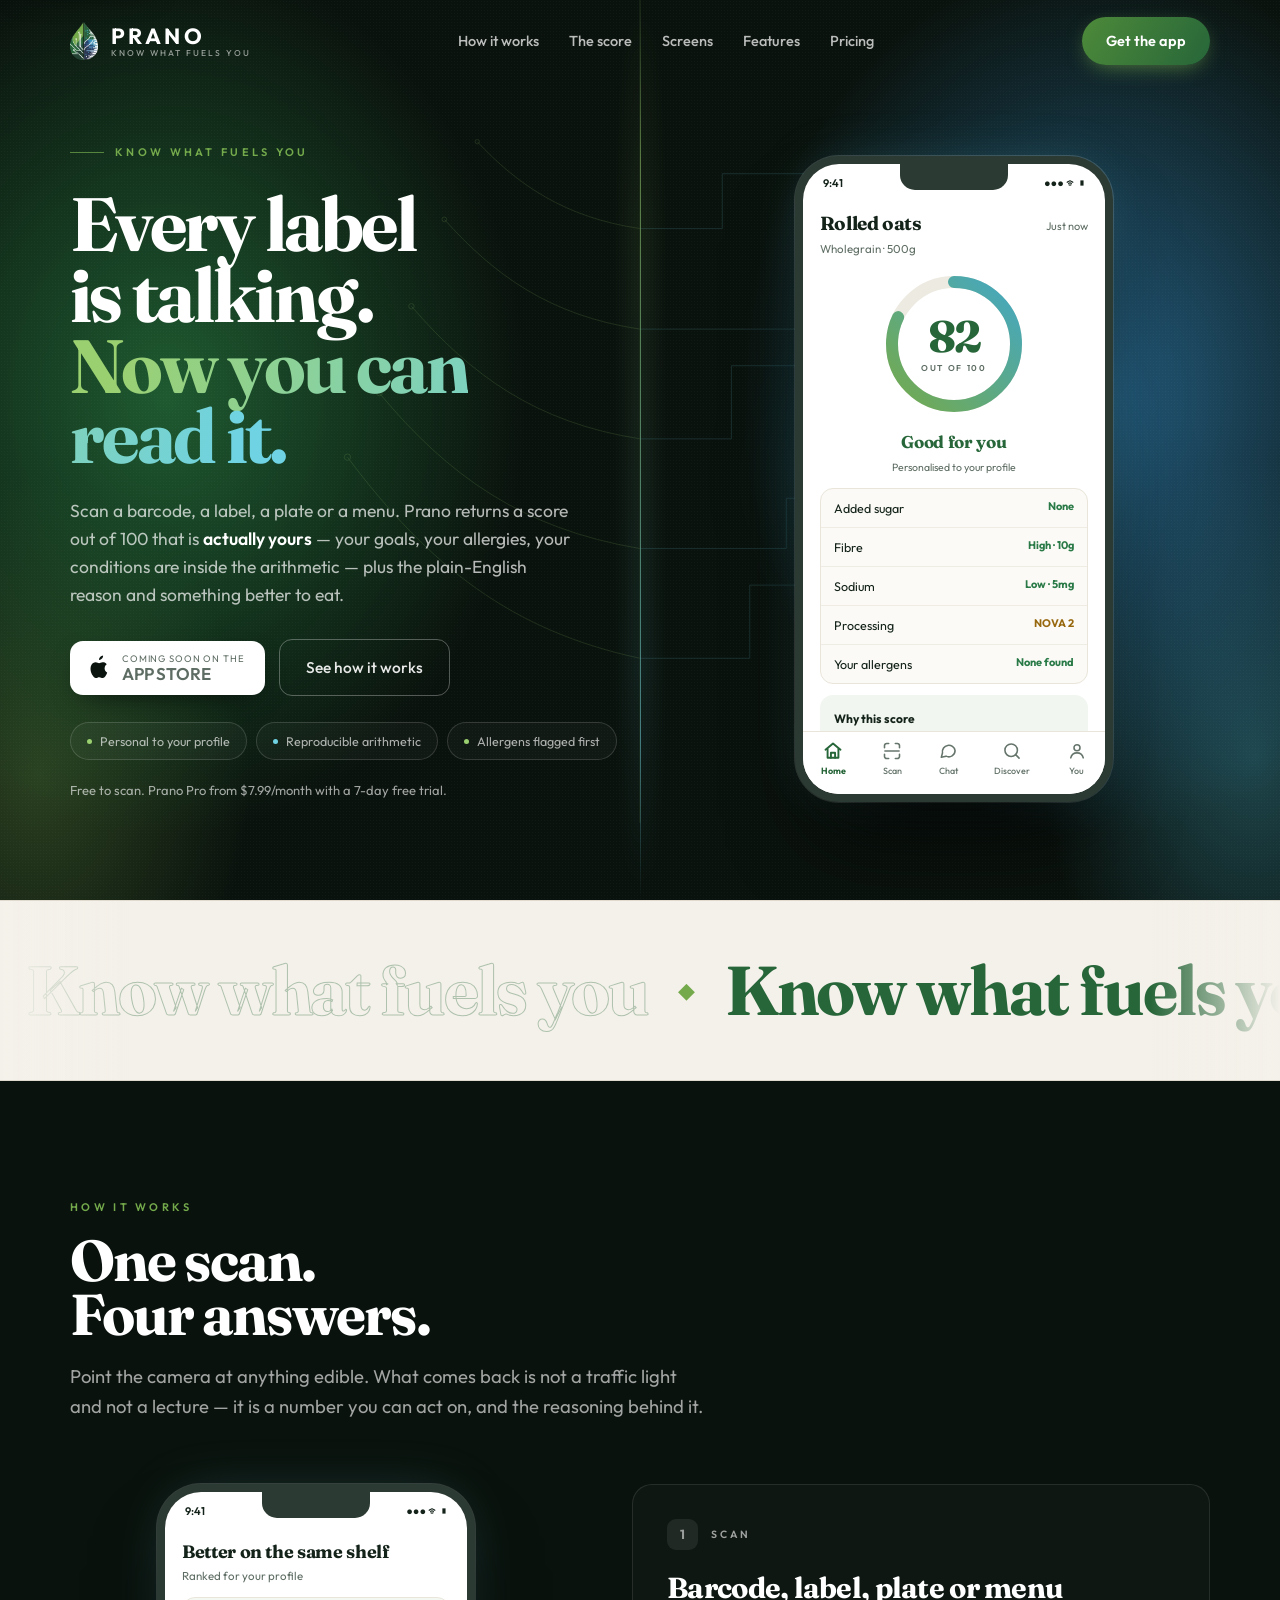
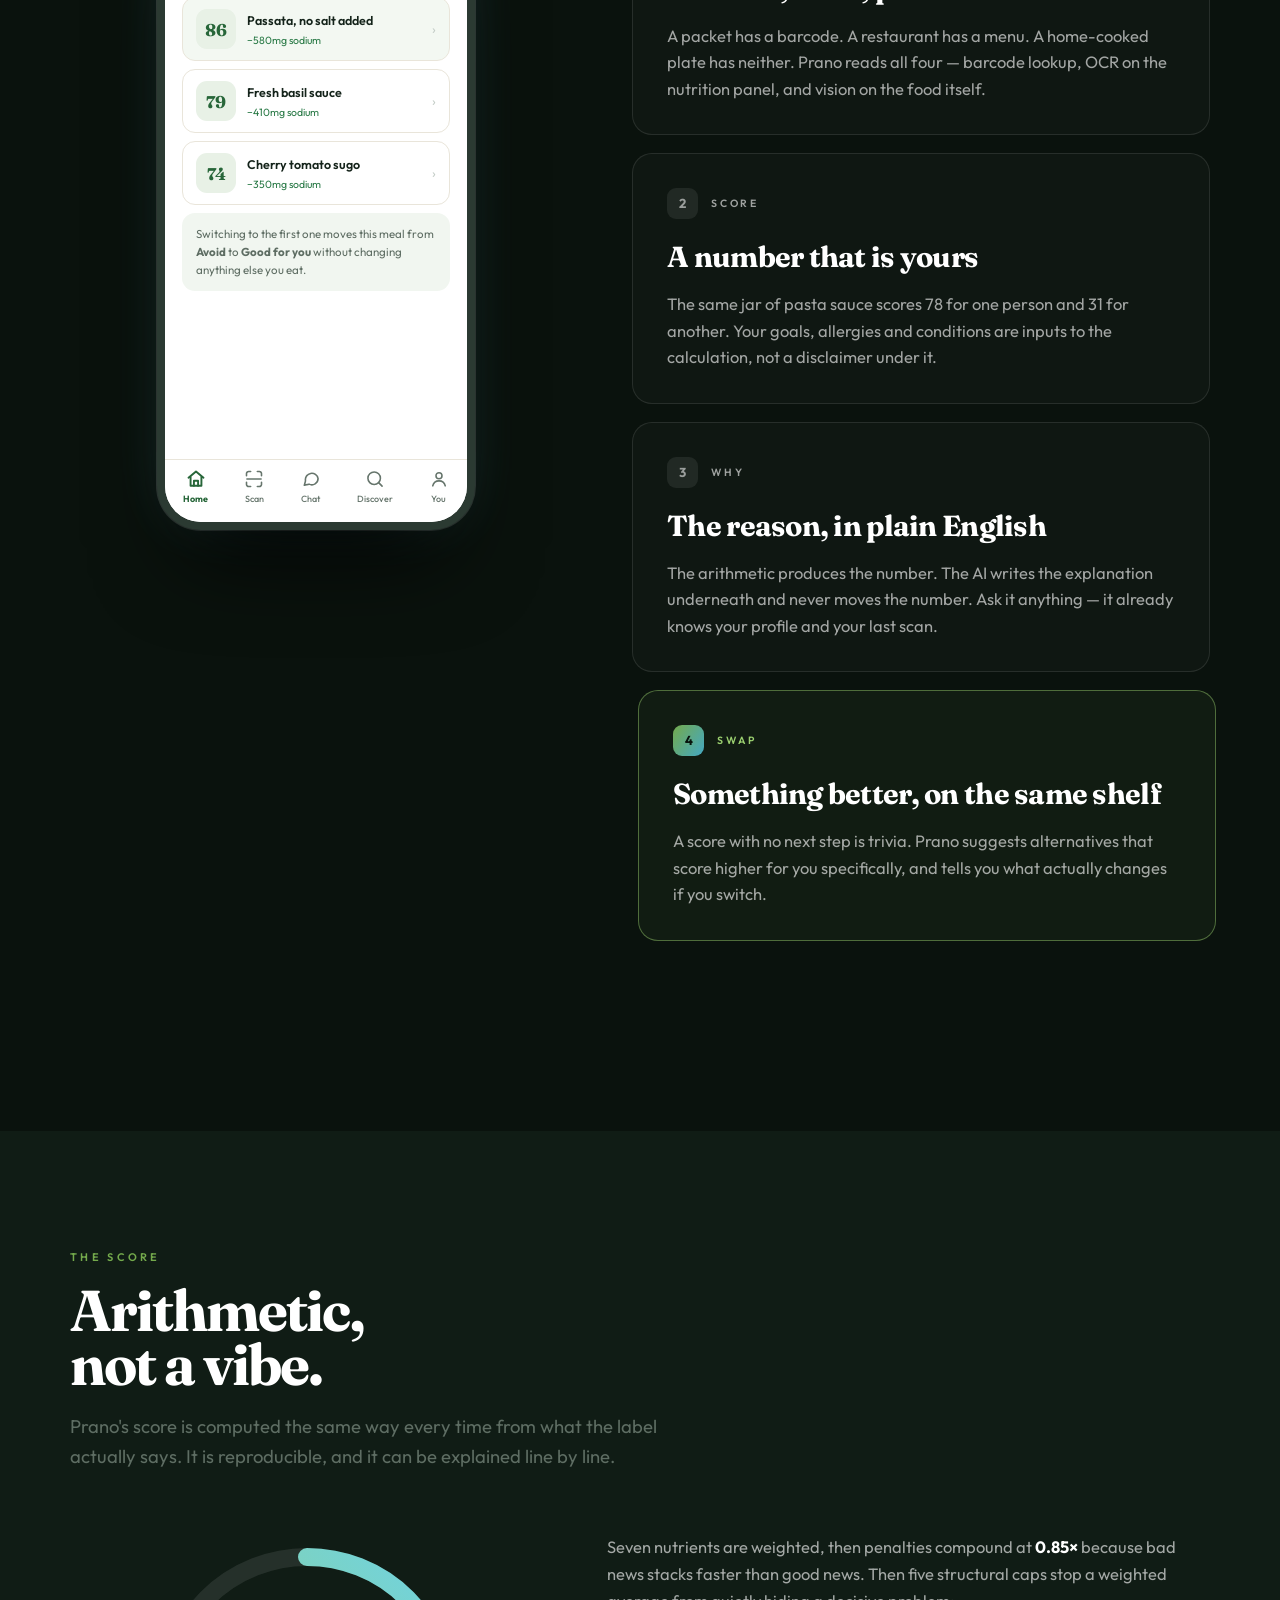
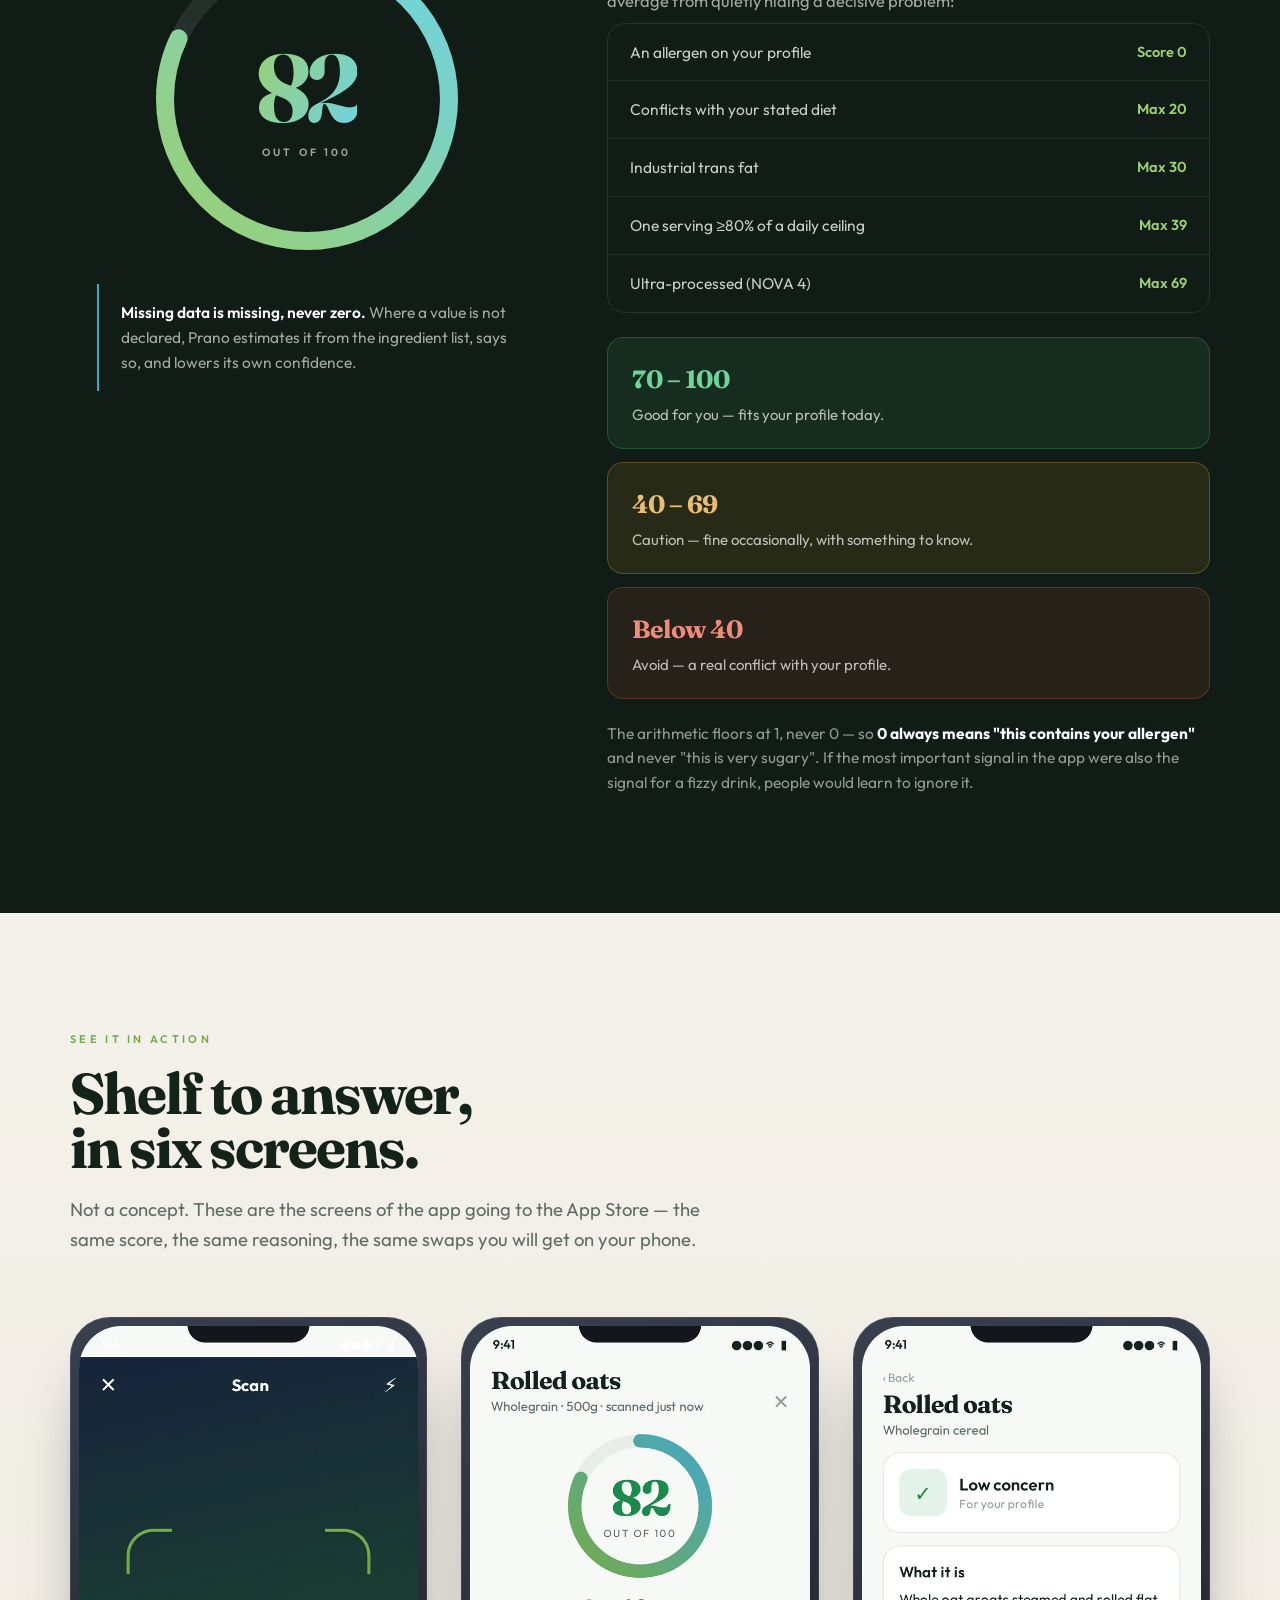
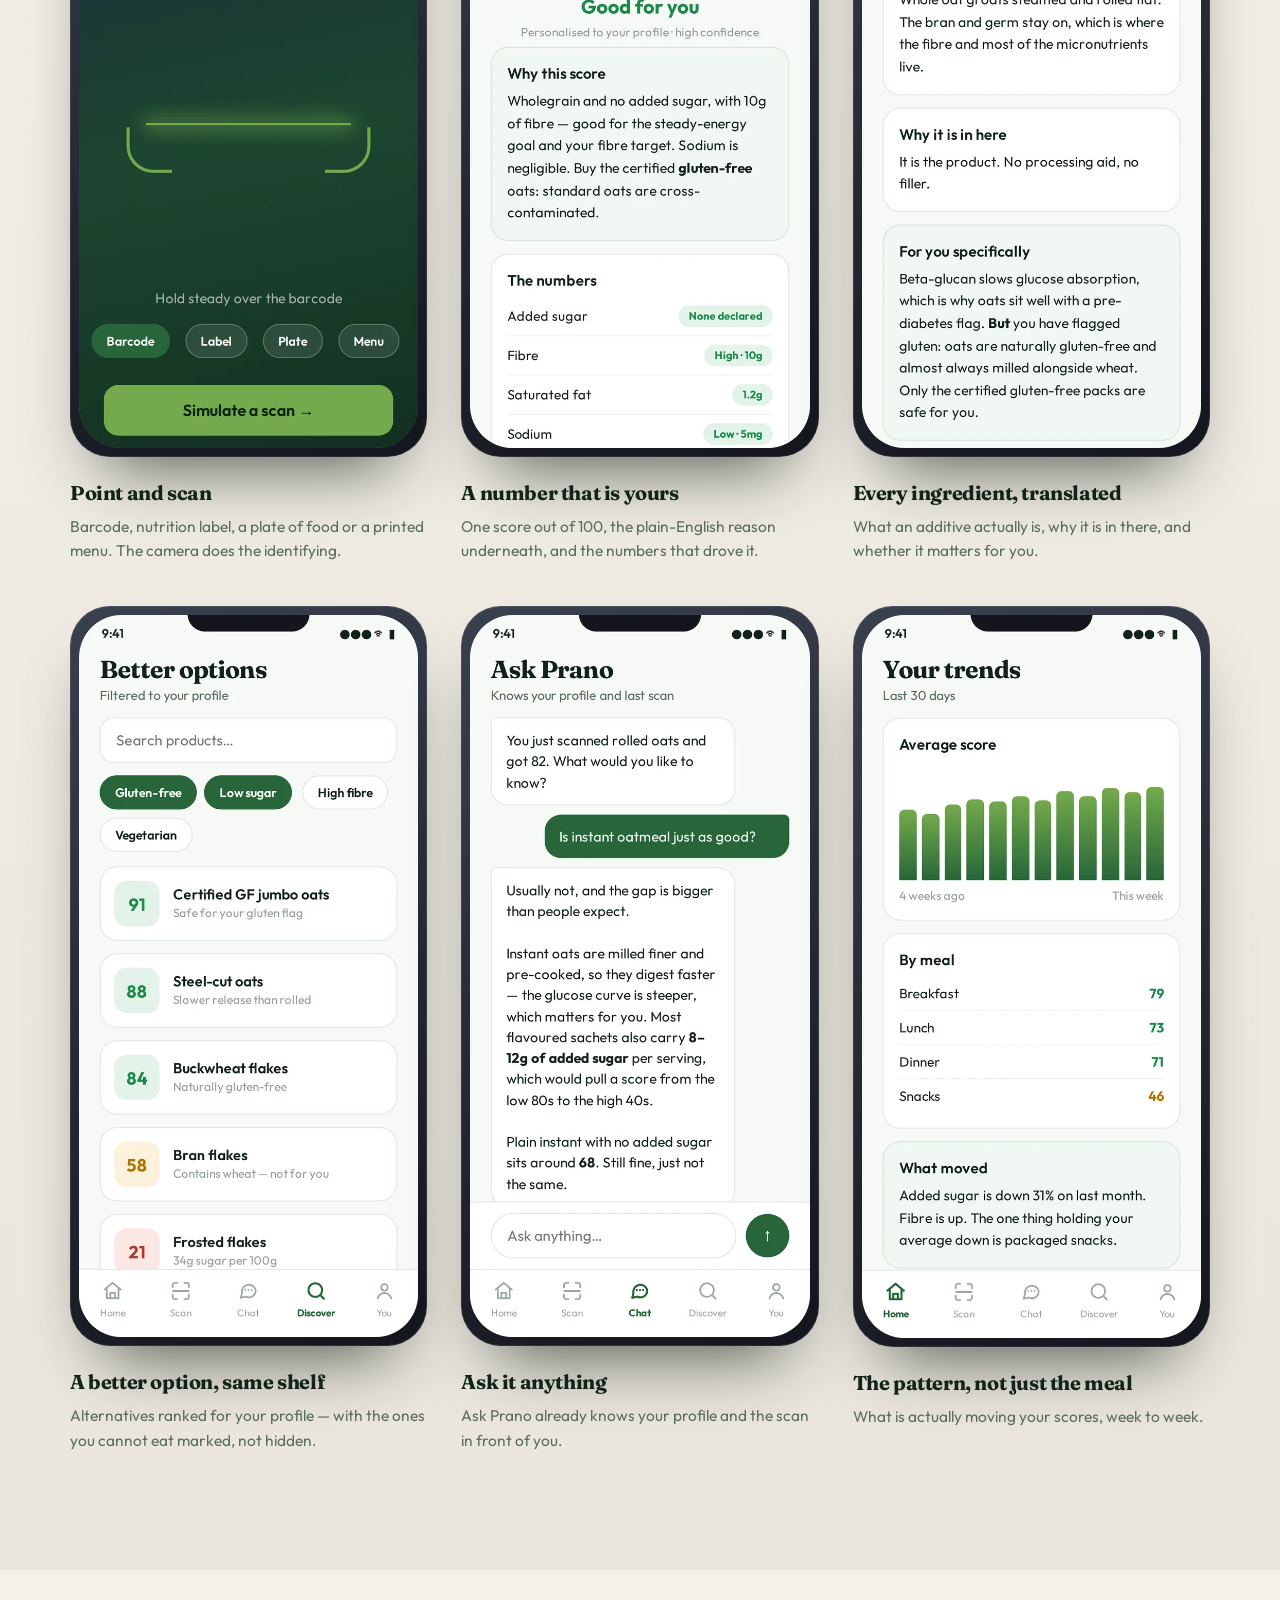
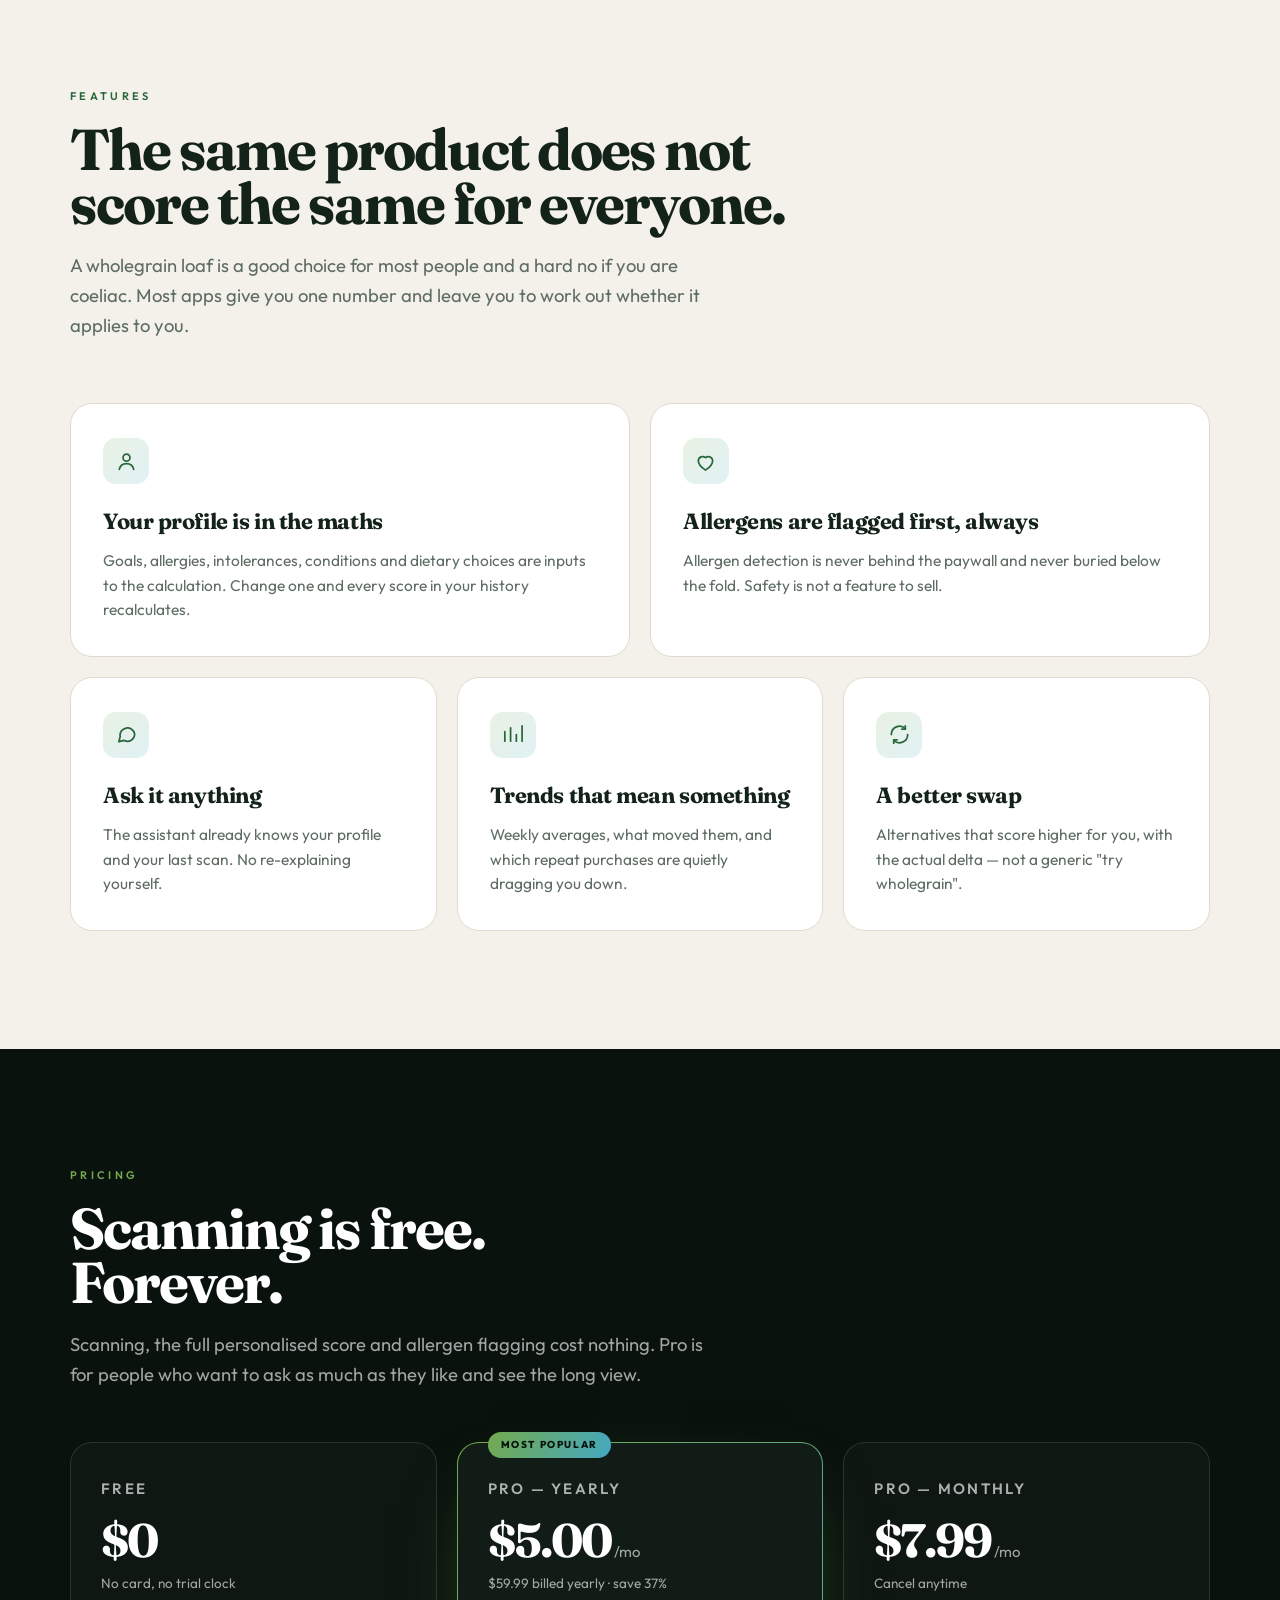
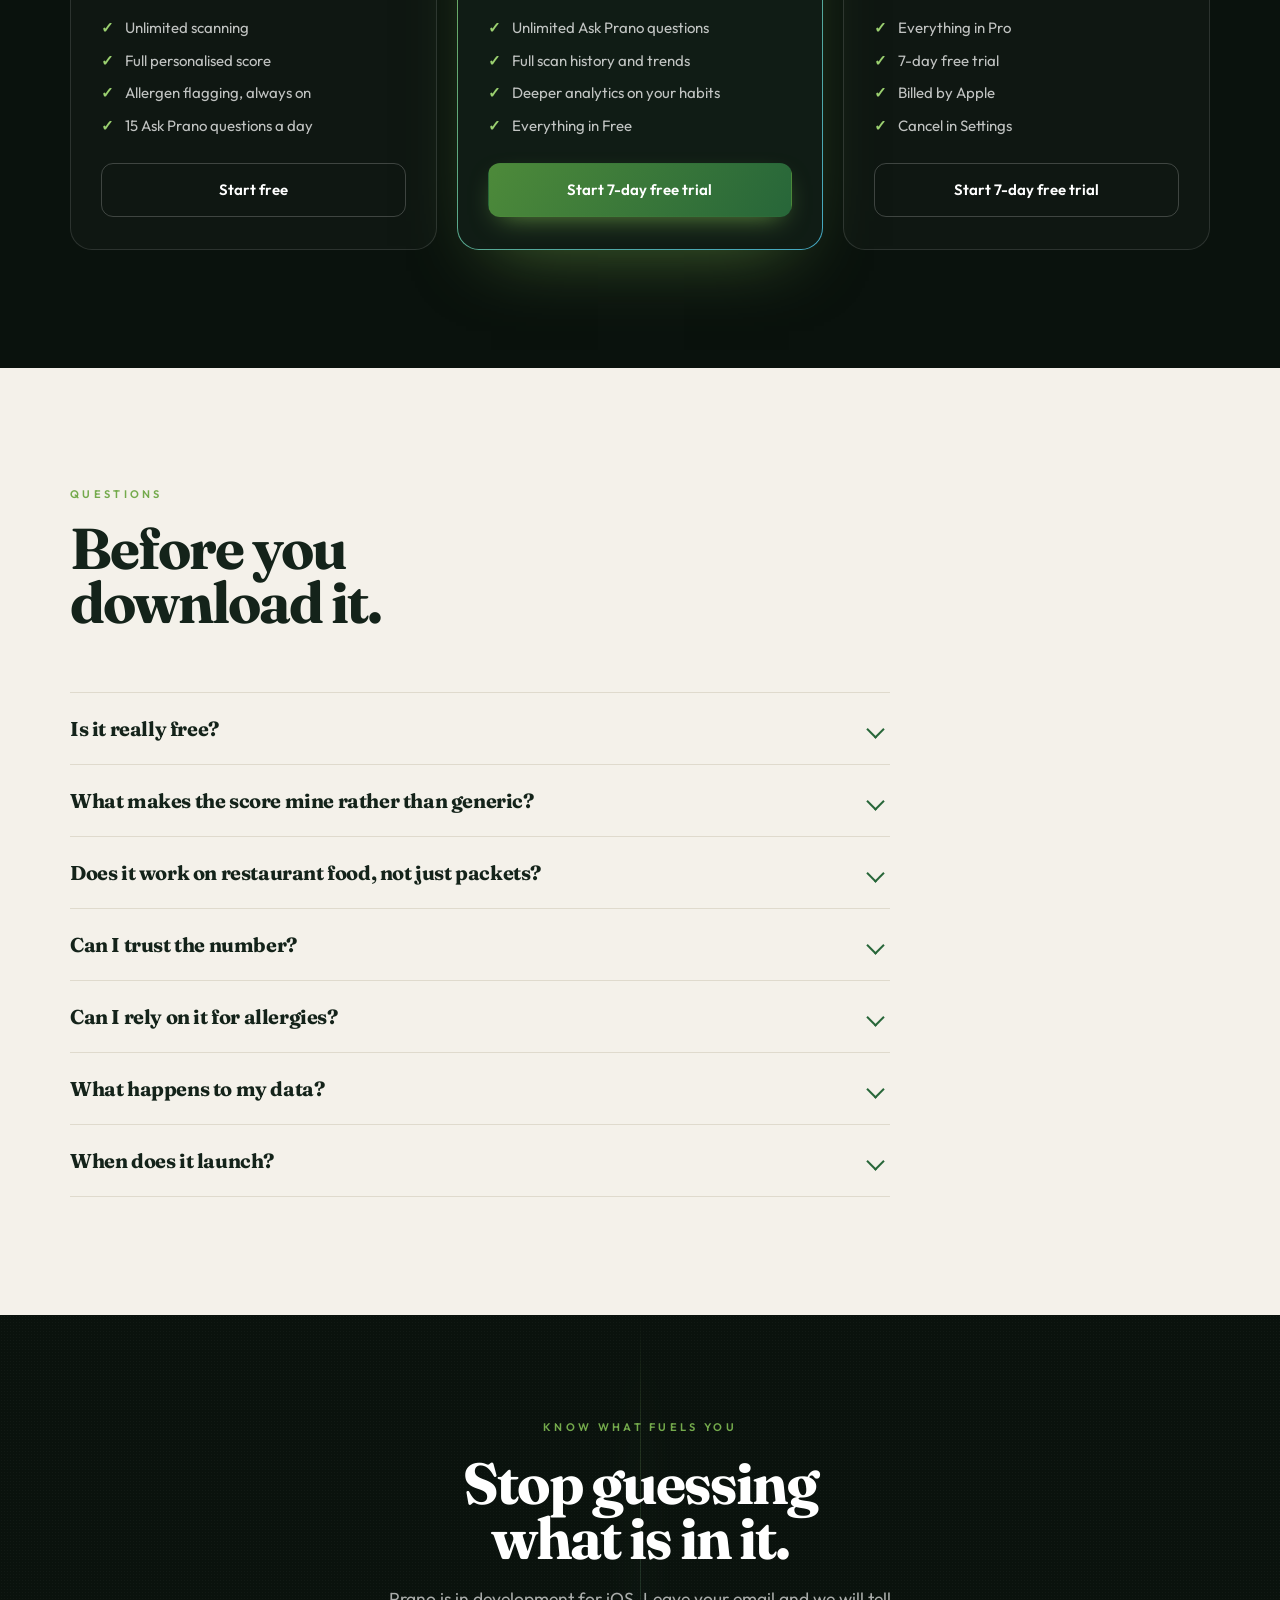
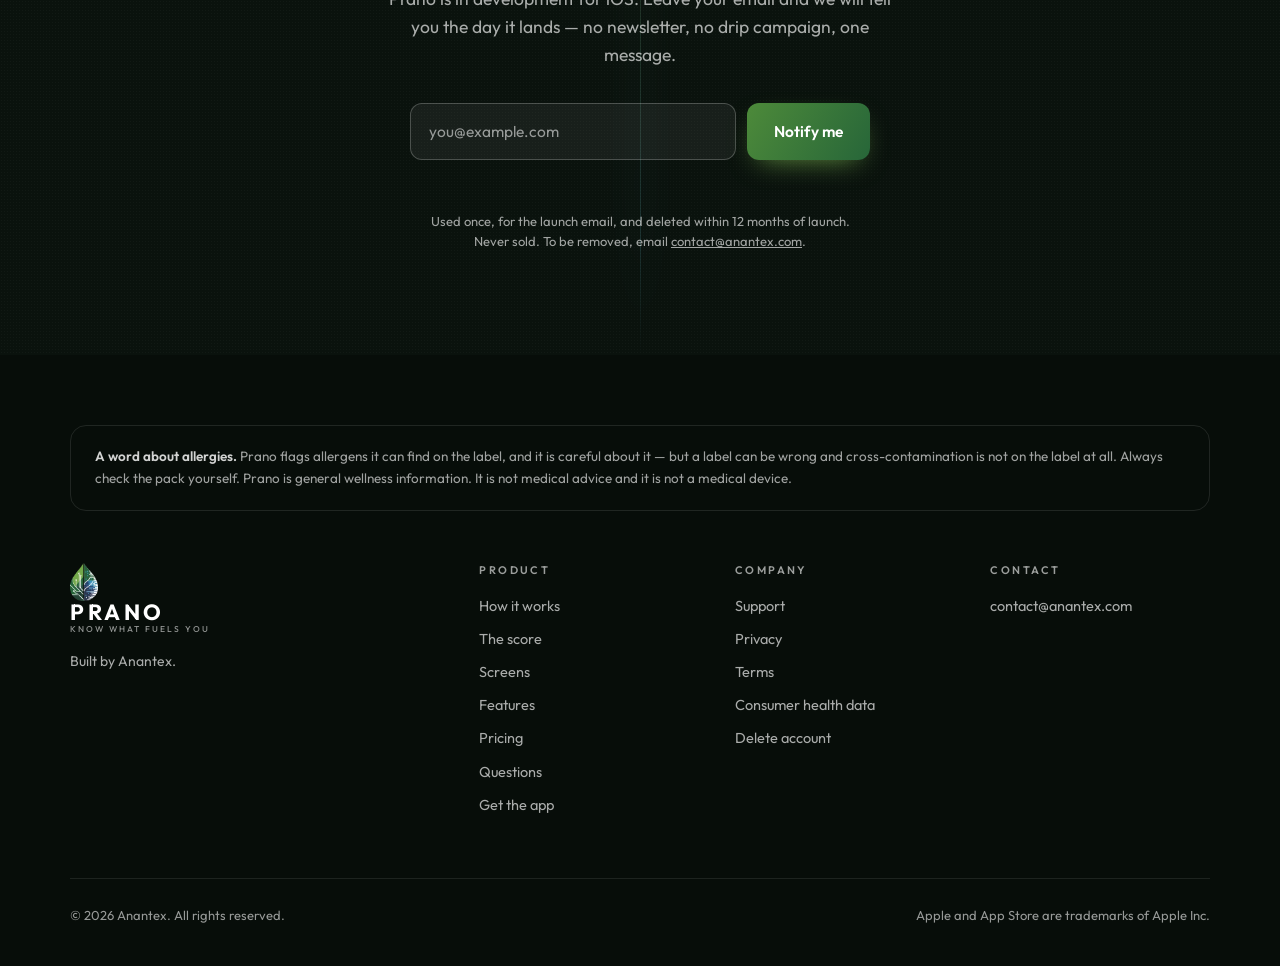
==== commit 78d8f1a8: "Link the consumer health data page from the footer, and add it to the sitemap" ====
--- a/index.html
+++ b/index.html
@@ -862,7 +862,7 @@
         <p style="margin:0;max-width:320px;font-size:14px;line-height:1.6">Built by Anantex.</p>
       </div>
       <div><h2 class="fh">Product</h2><a href="#how">How it works</a><a href="#score">The score</a><a href="#see">Screens</a><a href="#features">Features</a><a href="#pricing">Pricing</a><a href="#faq">Questions</a><a href="/app/">Get the app</a></div>
-      <div><h2 class="fh">Company</h2><a href="/support/">Support</a><a href="/privacy/">Privacy</a><a href="/terms/">Terms</a><a href="/delete-account/">Delete account</a></div>
+      <div><h2 class="fh">Company</h2><a href="/support/">Support</a><a href="/privacy/">Privacy</a><a href="/terms/">Terms</a><a href="/consumer-health-data-privacy/">Consumer health data</a><a href="/delete-account/">Delete account</a></div>
       <div><h2 class="fh">Contact</h2><a href="mailto:contact@anantex.com">contact@anantex.com</a></div>
     </div>
     <div class="fbot">
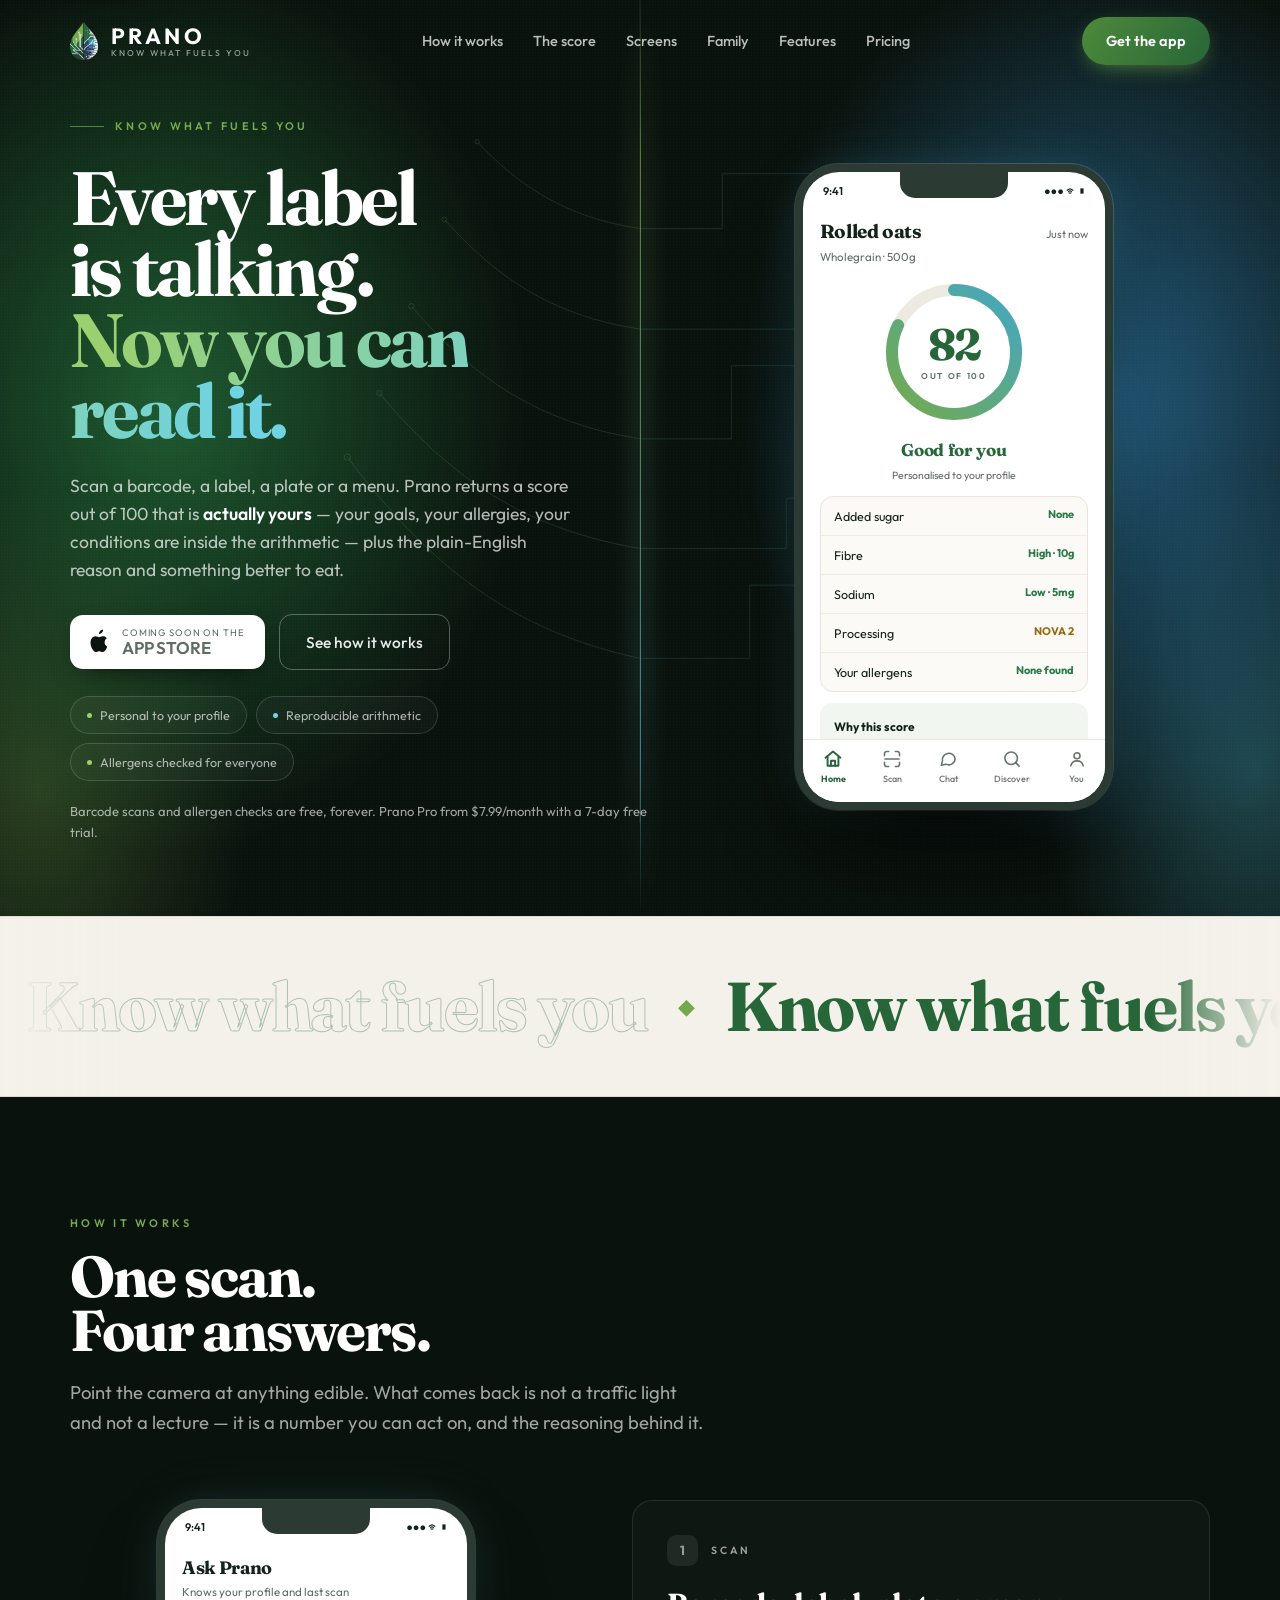
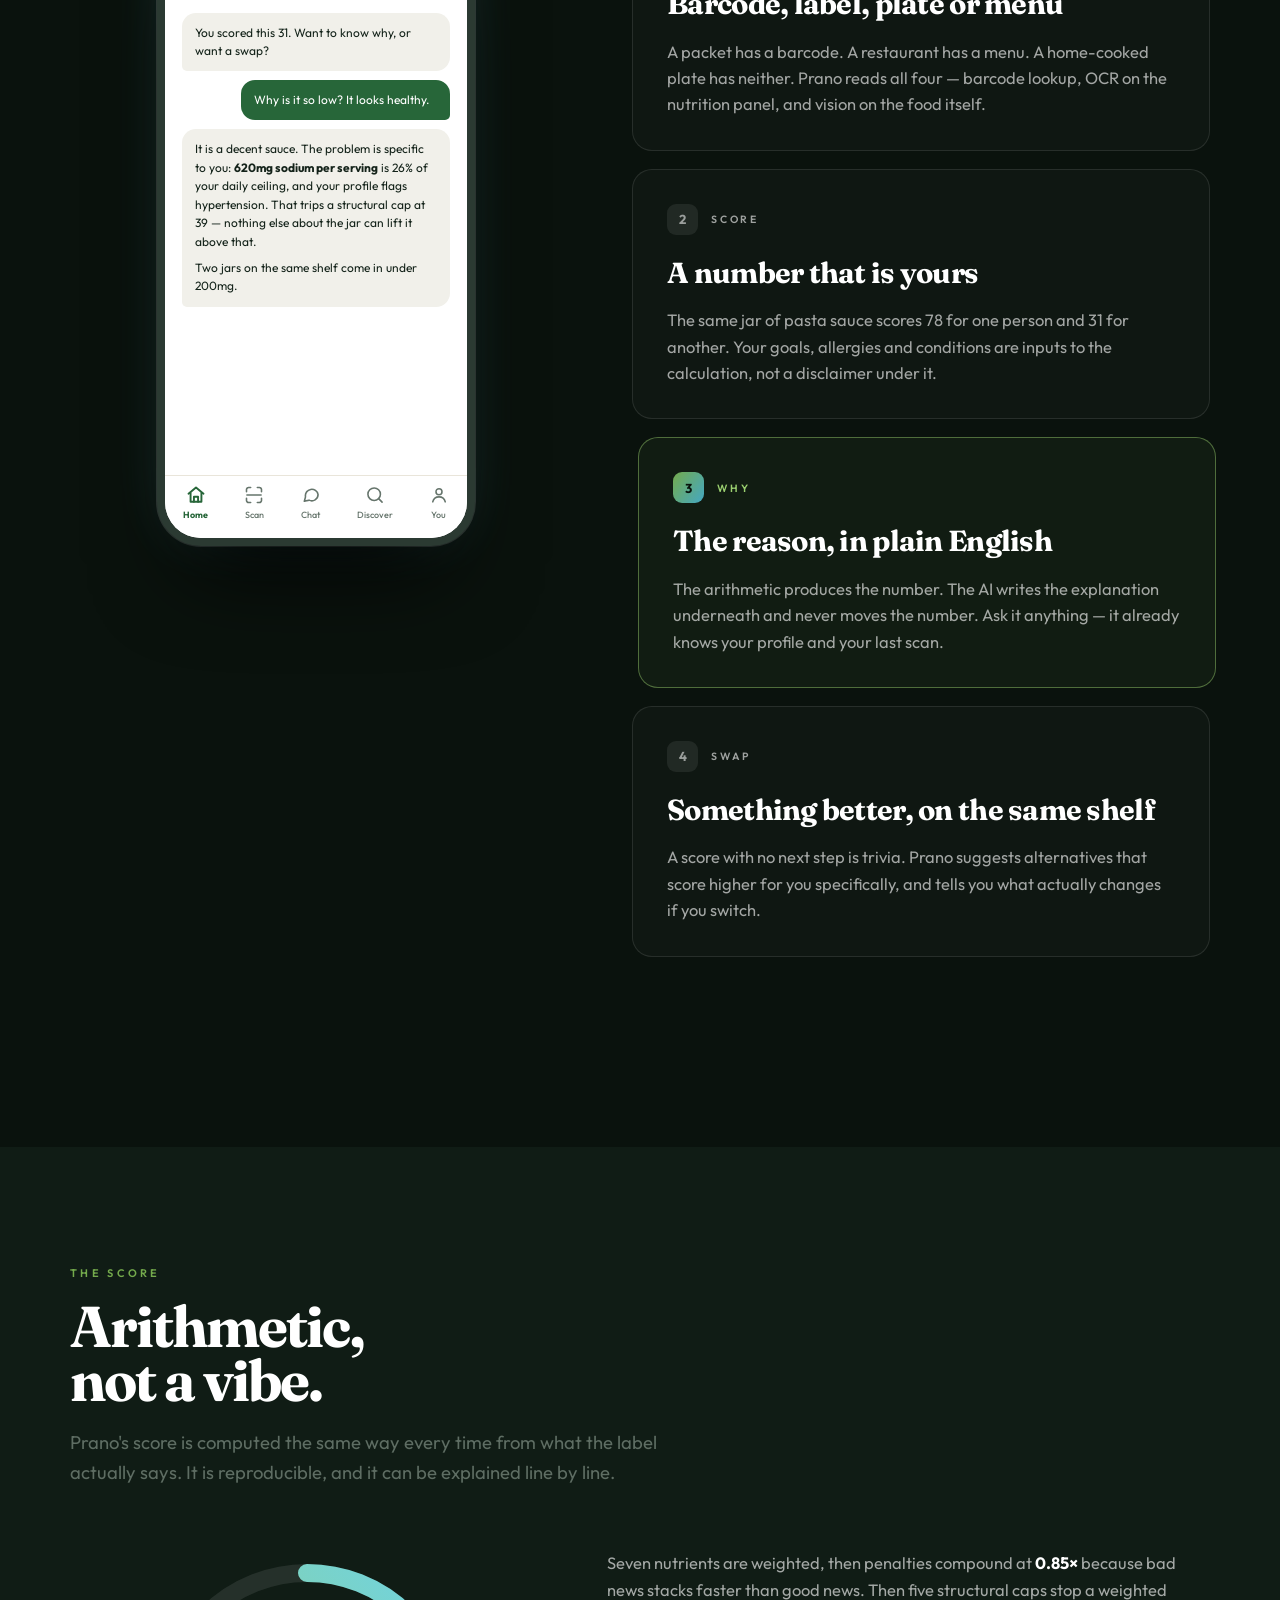
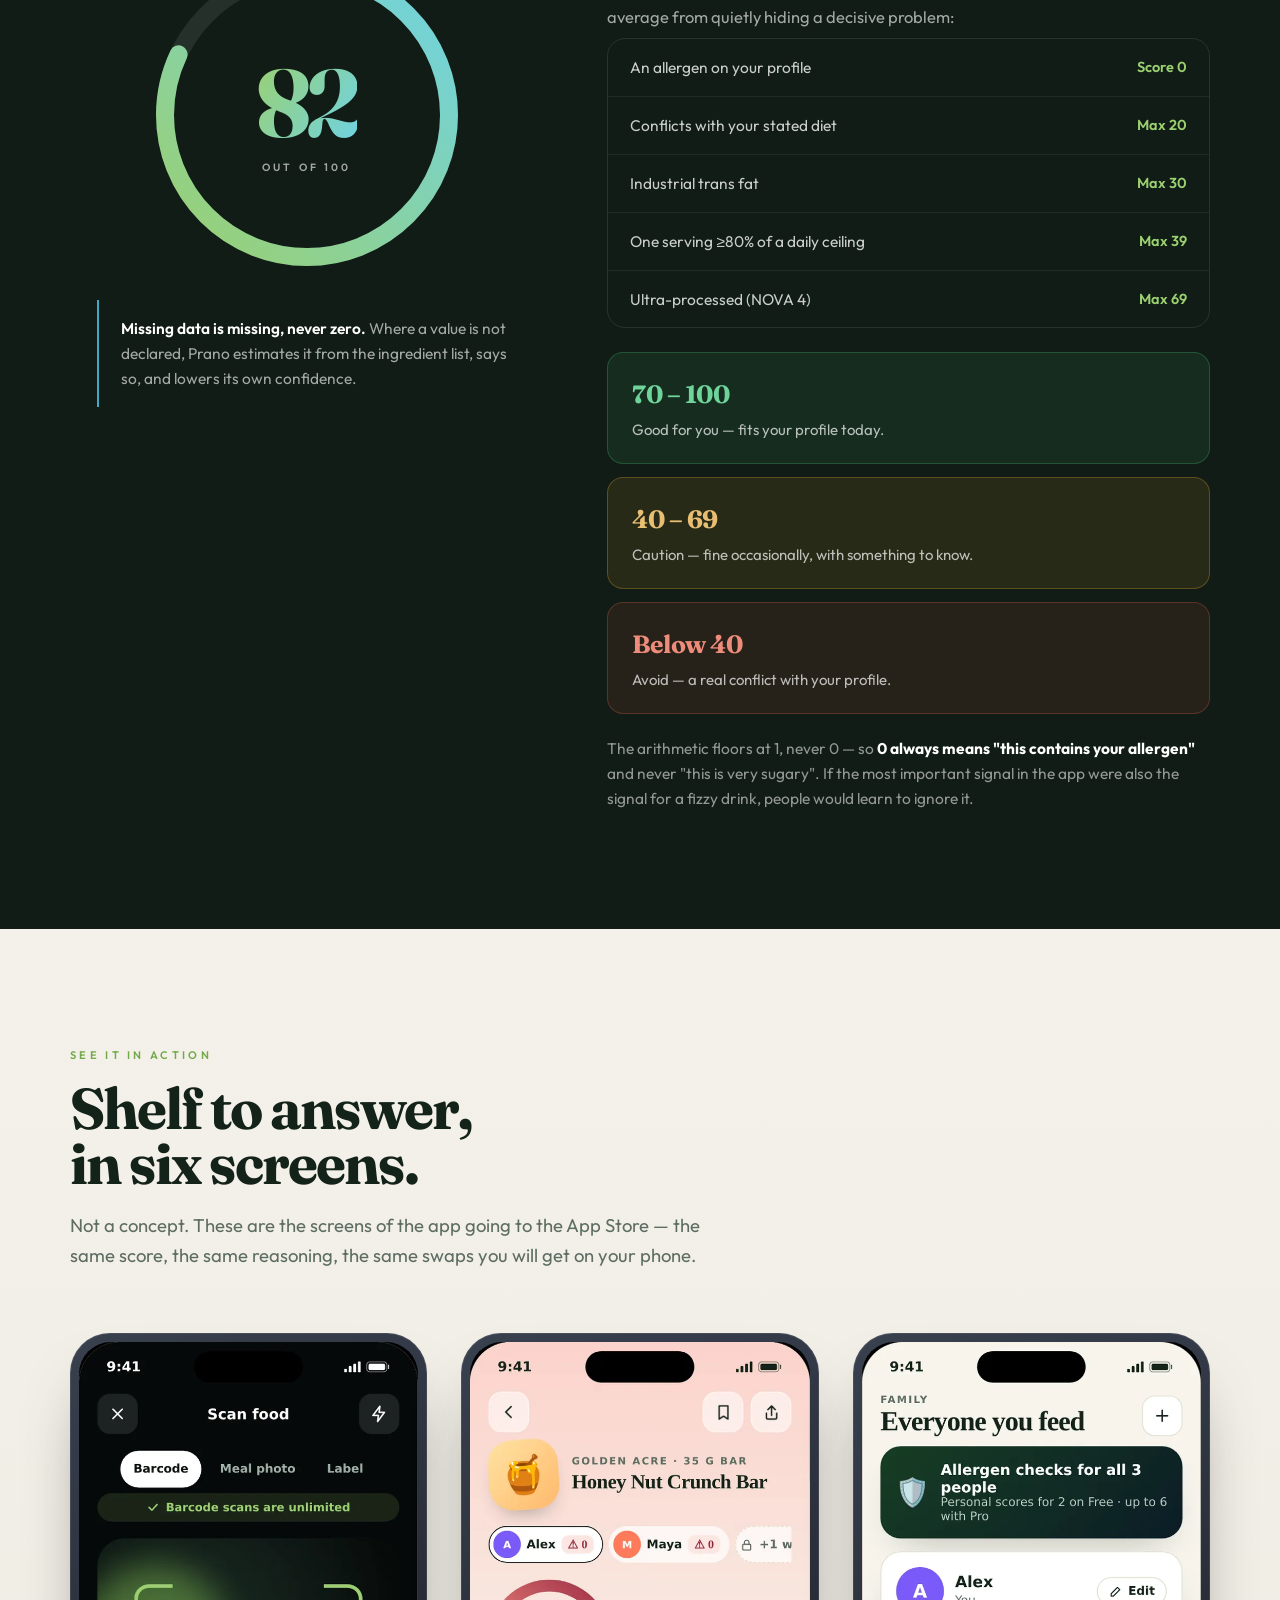
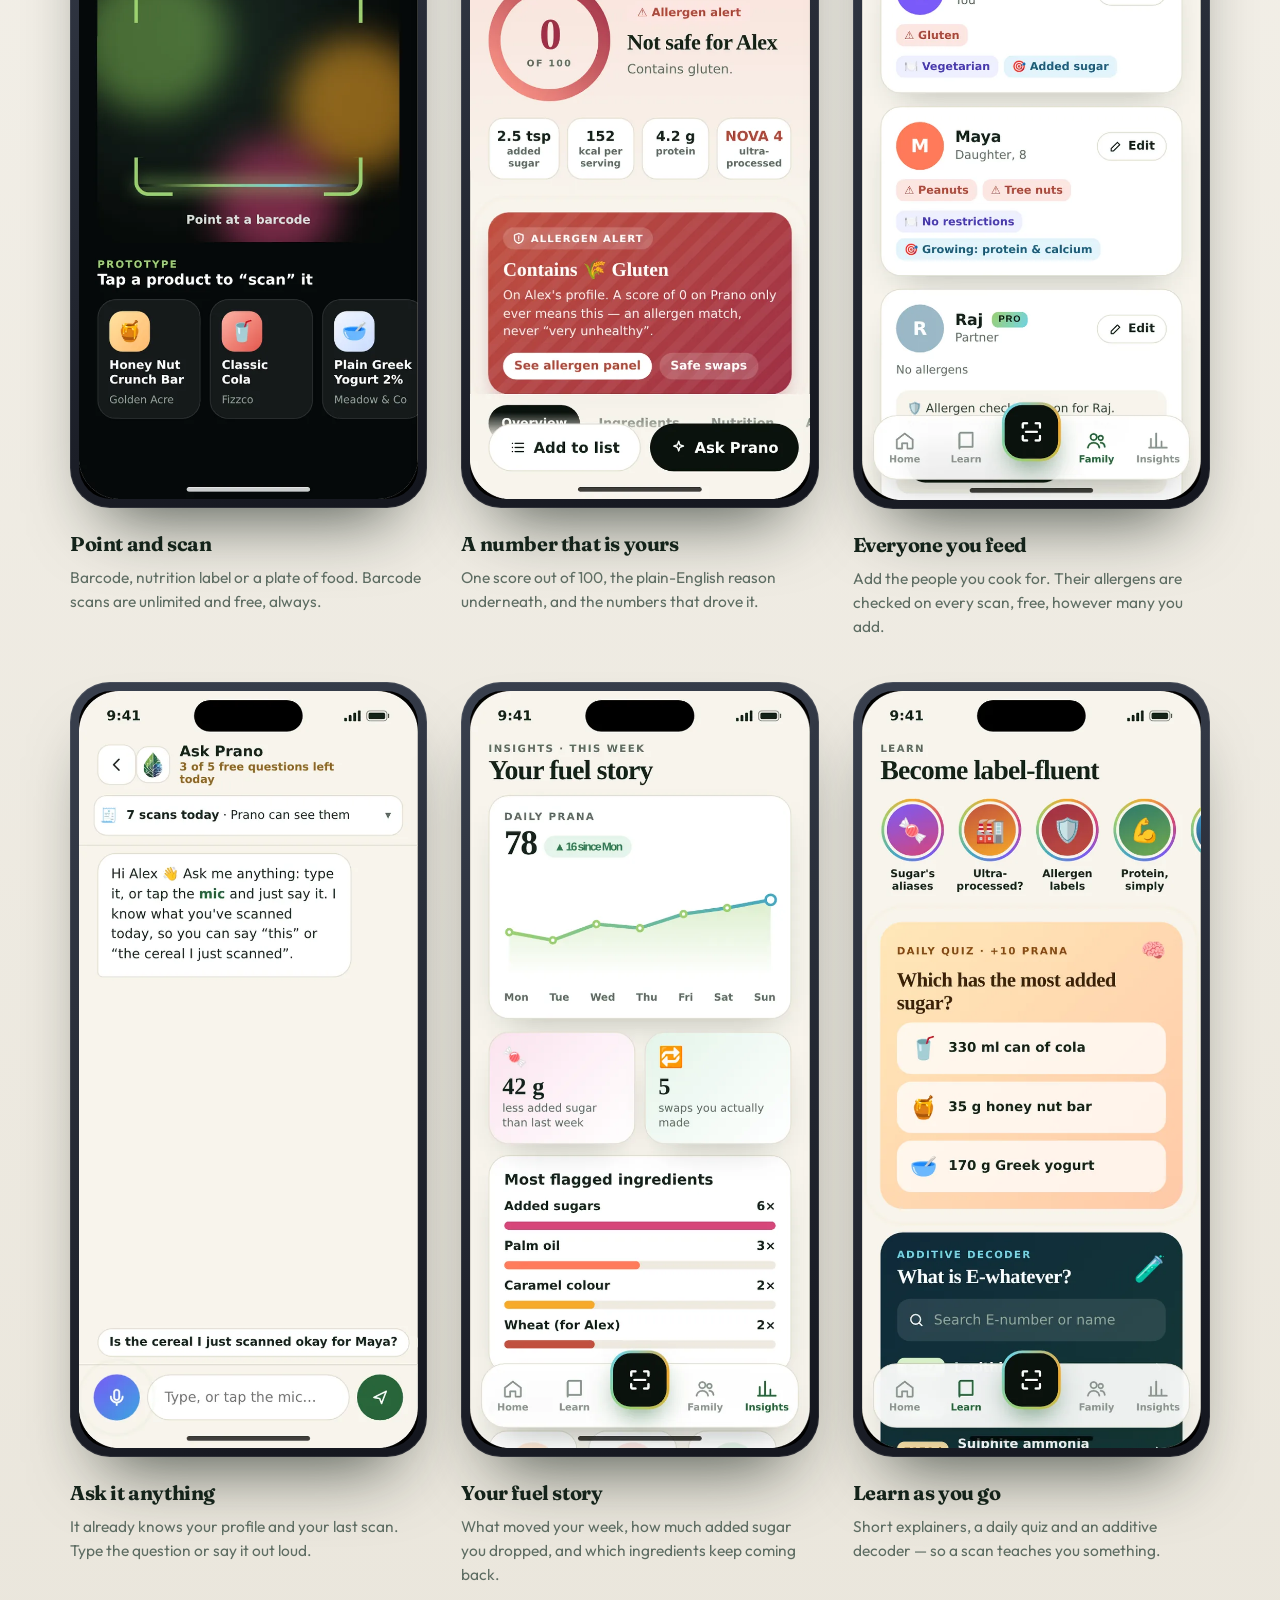
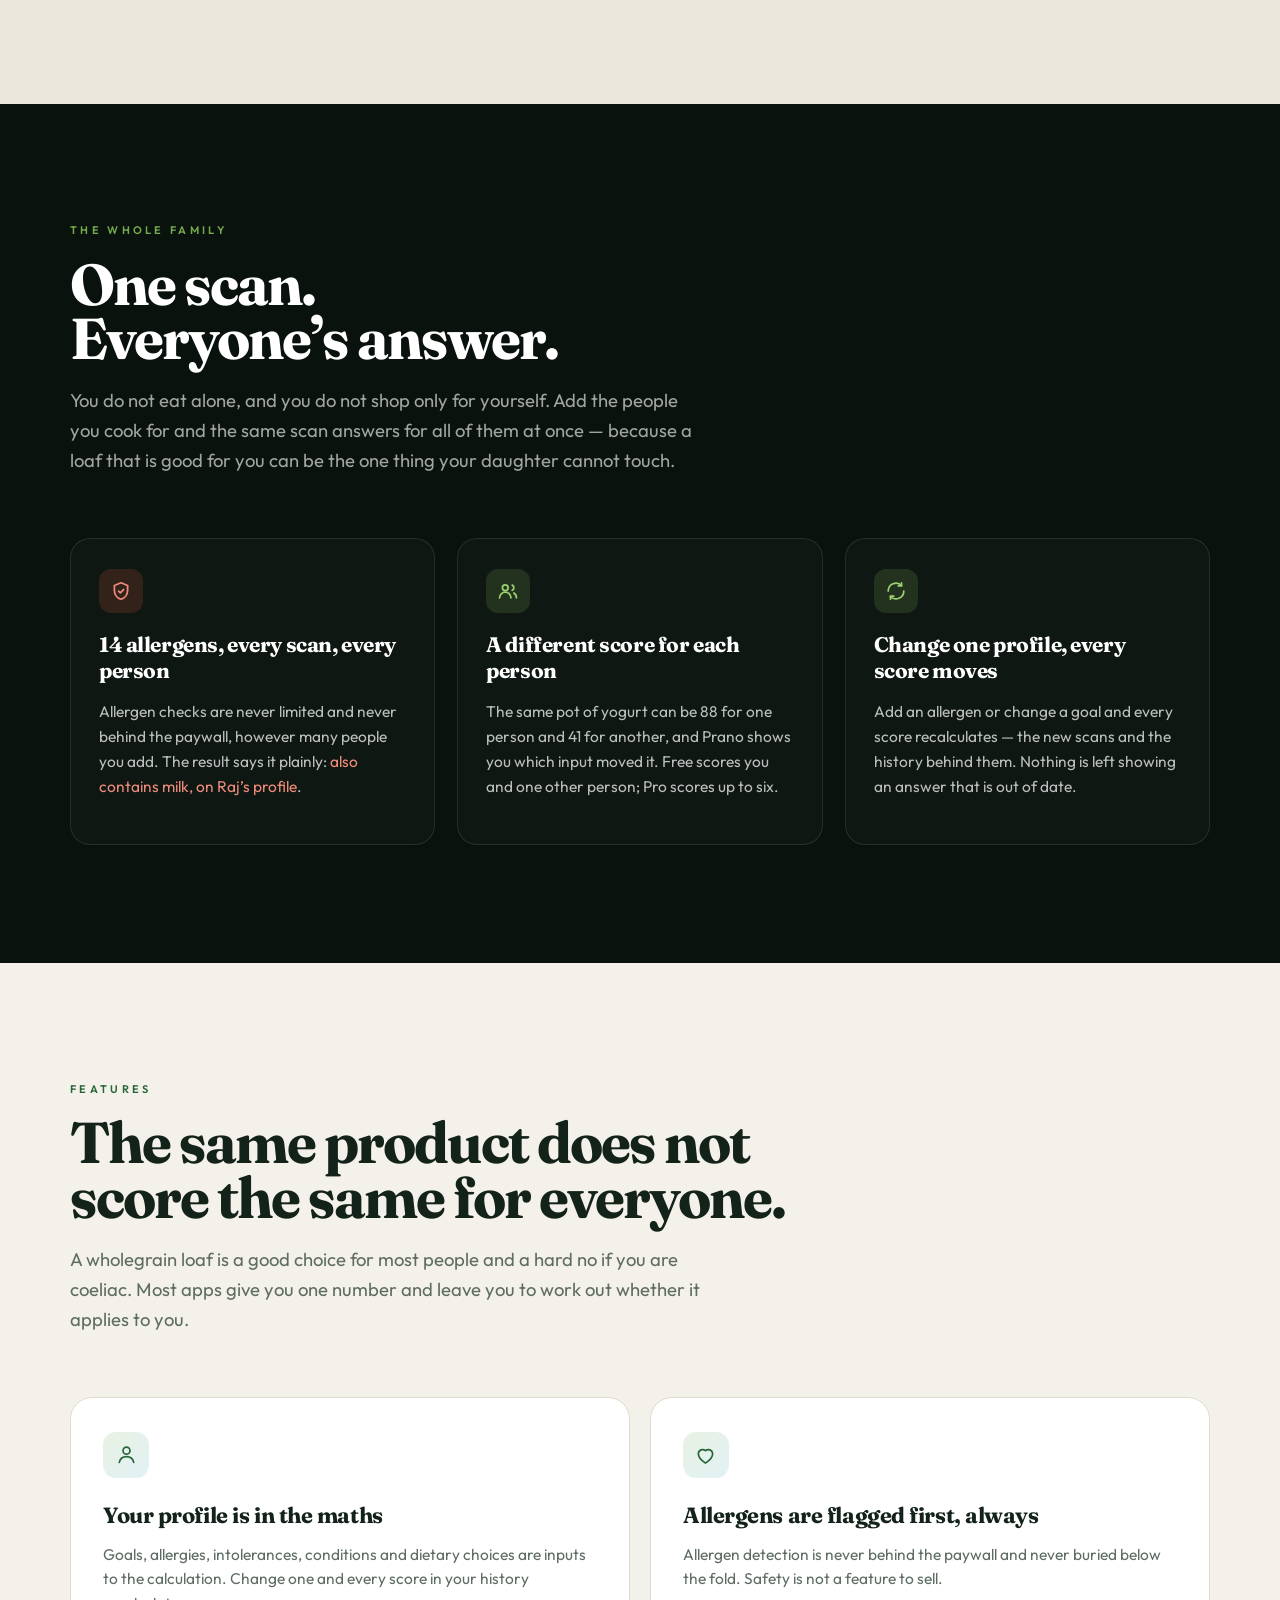
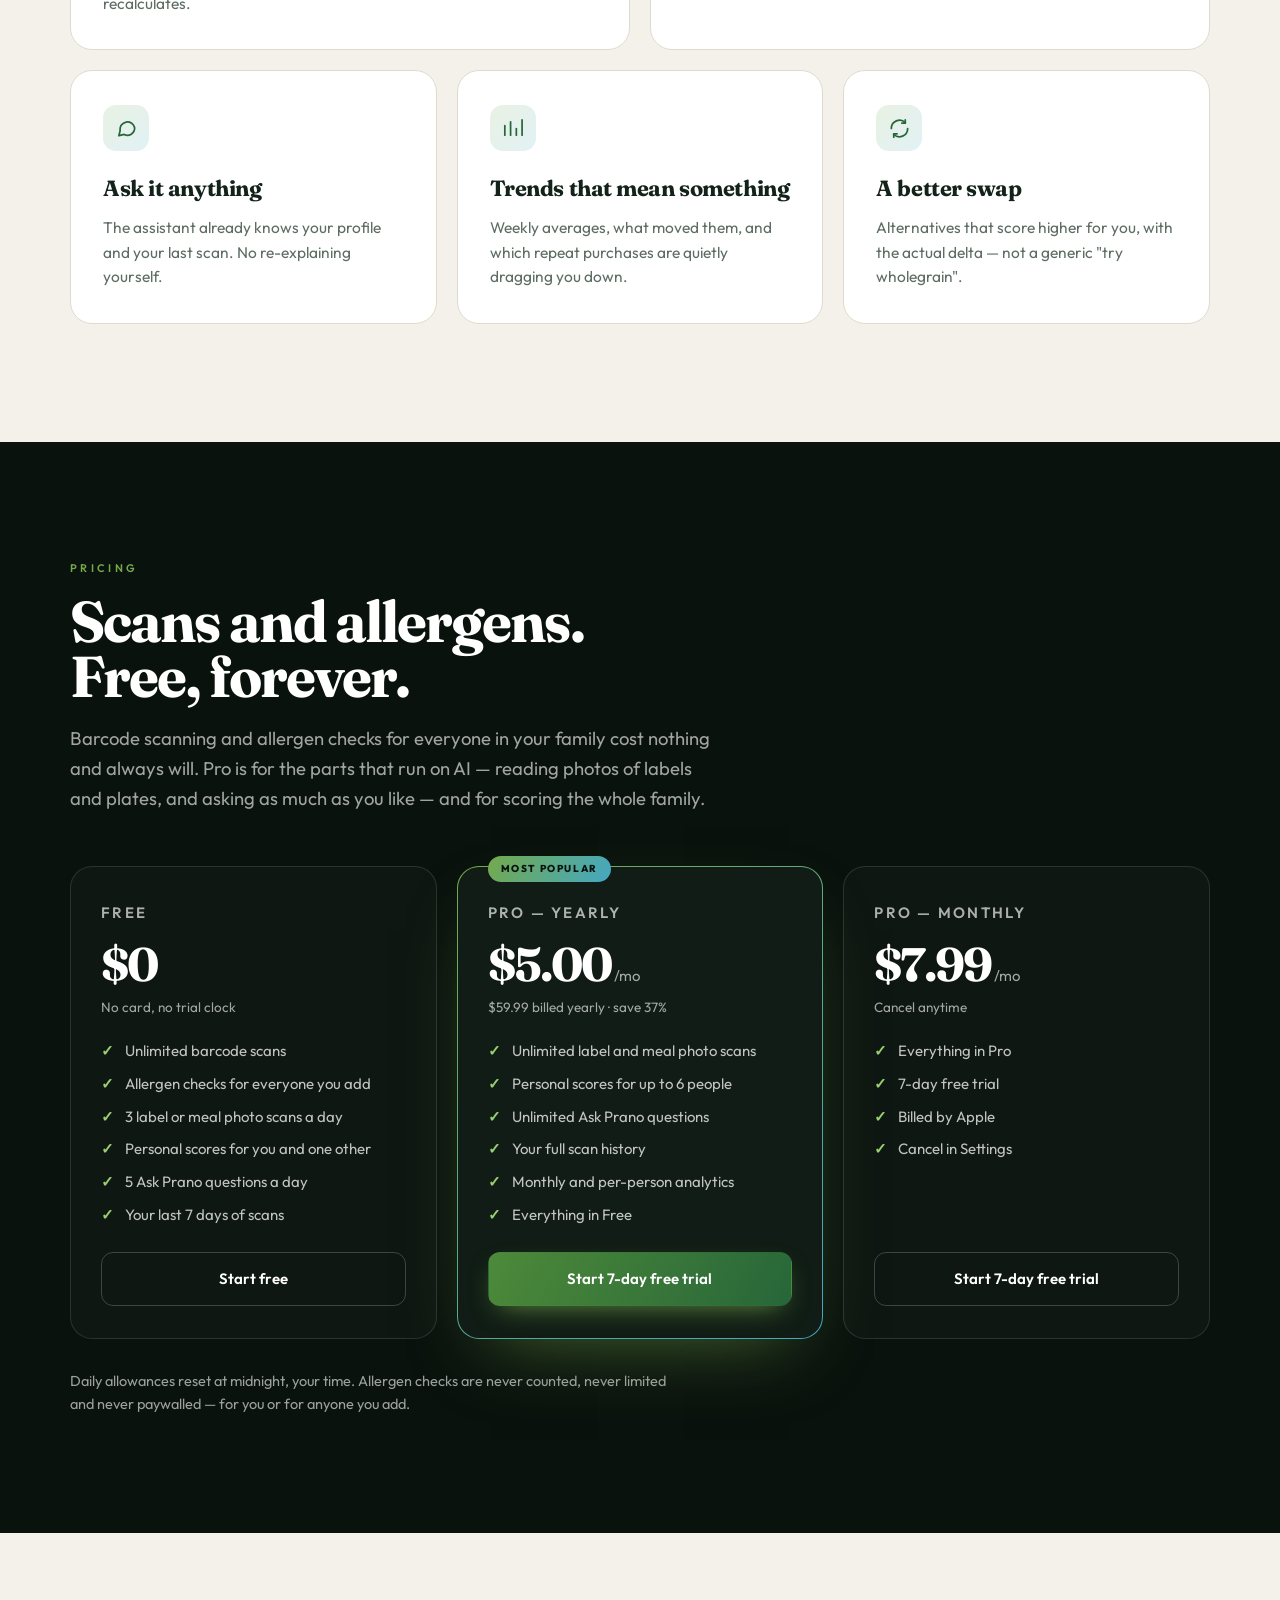
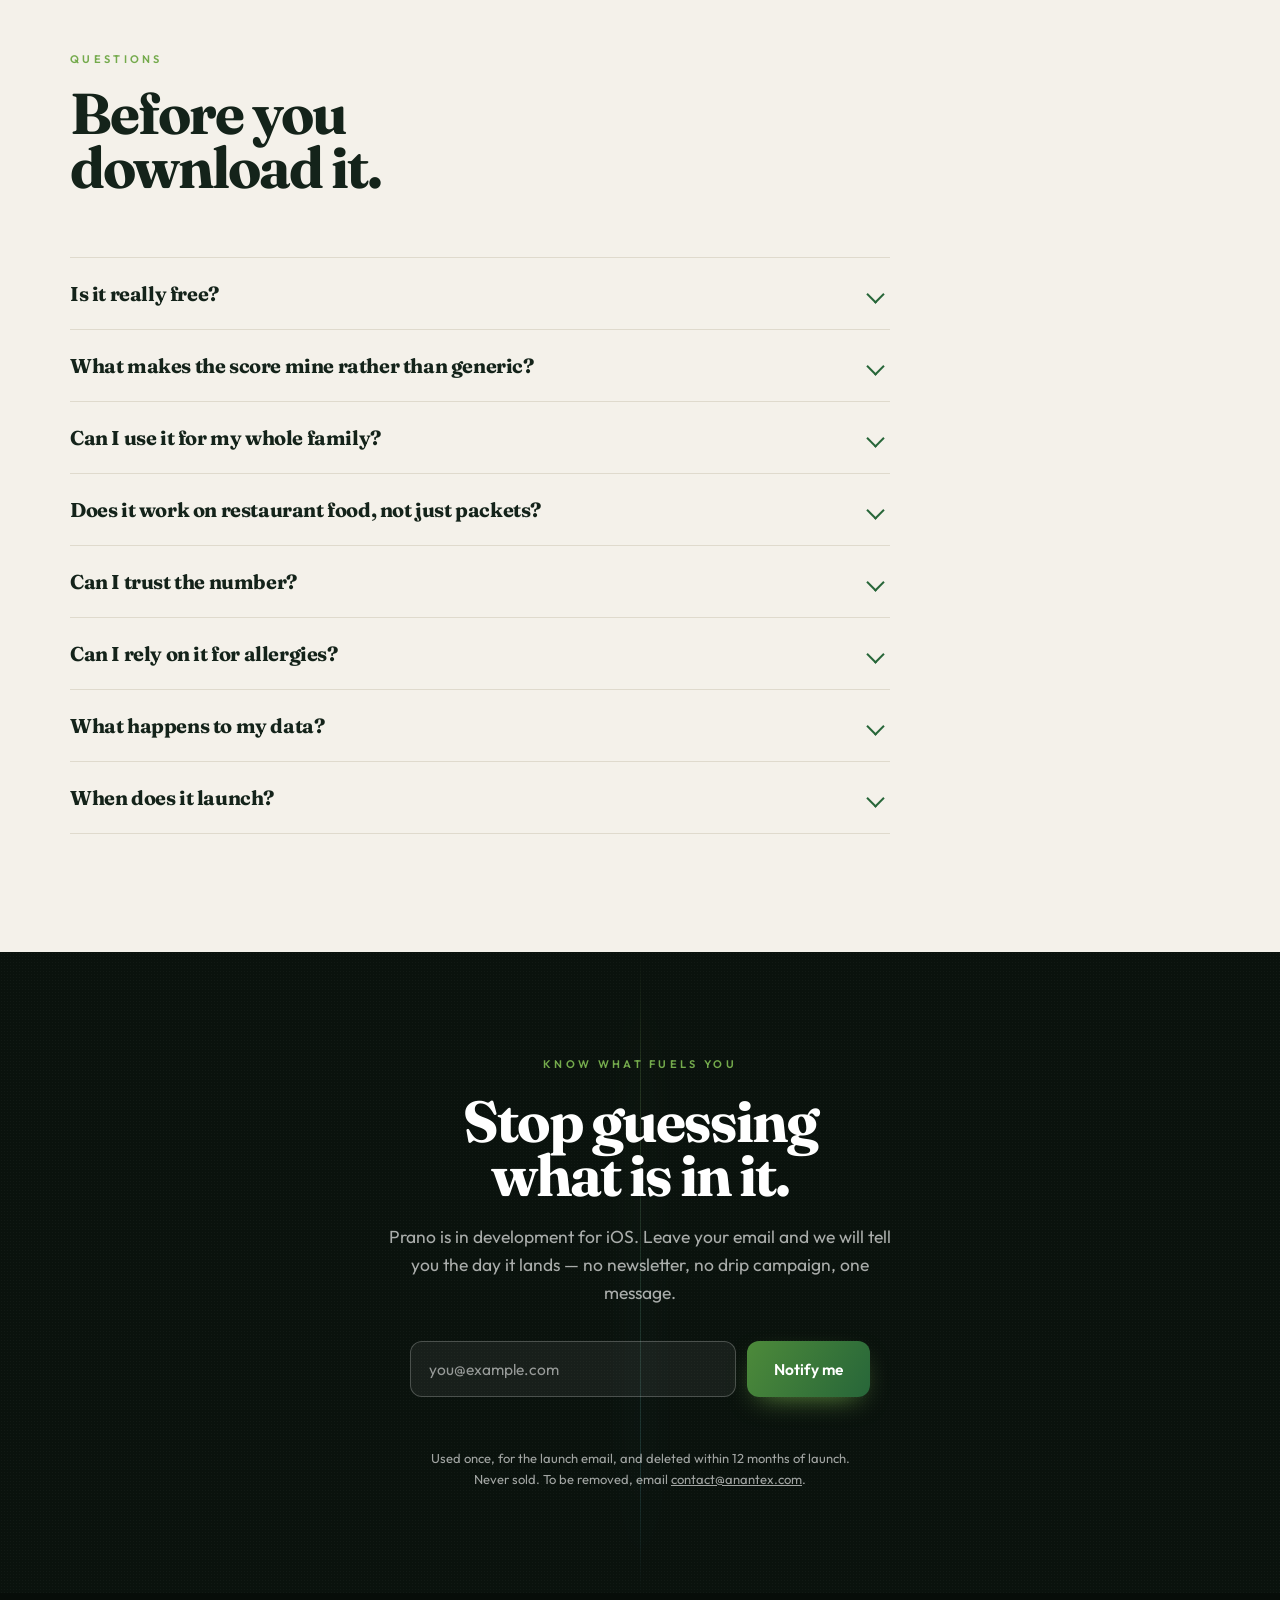
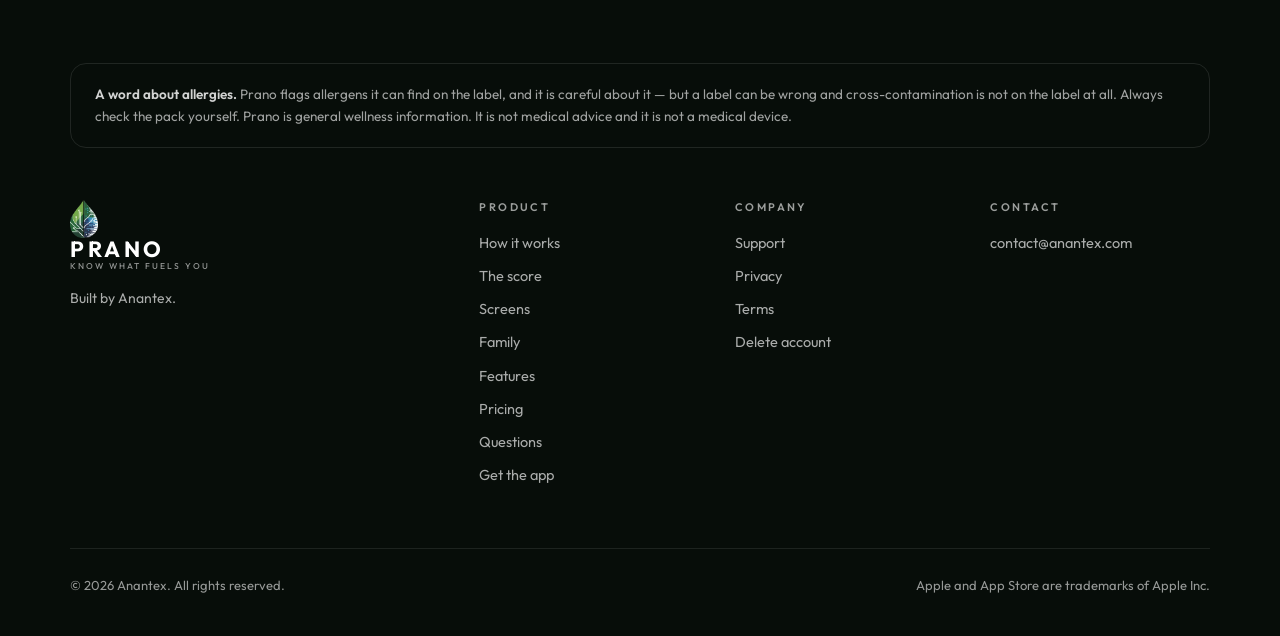
==== commit 135779bf: "Pricing model v2: family section, new plan limits, FAQ and JSON-LD, v2 screens" ====
--- a/index.html
+++ b/index.html
@@ -29,7 +29,7 @@
 <link rel="preload" href="/assets/fonts/outfit-latin.woff2" as="font" type="font/woff2" crossorigin>
 <link rel="preload" href="/assets/fonts/fraunces-latin.woff2" as="font" type="font/woff2" crossorigin>
 <script>document.documentElement.classList.add('js')</script>
-<script type="application/ld+json">[{"@context":"https://schema.org","@type":"Organization","@id":"https://pranoapp.com/#org","name":"Anantex","legalName":"Sandhu Technologies LLC","url":"https://pranoapp.com/","email":"contact@anantex.com","logo":"https://pranoapp.com/assets/icon-512.png"},{"@context":"https://schema.org","@type":"WebSite","@id":"https://pranoapp.com/#website","name":"Prano","url":"https://pranoapp.com/","publisher":{"@id":"https://pranoapp.com/#org"}},{"@context":"https://schema.org","@type":"SoftwareApplication","name":"Prano: AI Food Scanner","alternateName":"Prano","url":"https://pranoapp.com/","applicationCategory":"HealthApplication","operatingSystem":"iOS","description":"Scan a barcode, label, plate or menu and get a 0–100 food score personalised to your goals, allergies and conditions, with a plain-English explanation and a better swap.","image":"https://pranoapp.com/assets/og/og-home.jpg","publisher":{"@id":"https://pranoapp.com/#org"},"offers":[{"@type":"Offer","name":"Free","price":"0","priceCurrency":"USD"},{"@type":"Offer","name":"Prano Pro — Monthly","price":"7.99","priceCurrency":"USD"},{"@type":"Offer","name":"Prano Pro — Yearly","price":"59.99","priceCurrency":"USD"}]},{"@context":"https://schema.org","@type":"FAQPage","mainEntity":[{"@type":"Question","name":"Is it really free?","acceptedAnswer":{"@type":"Answer","text":"Scanning, the full personalised score and allergen flagging cost nothing, and there is no card to enter. Prano Pro — $7.99 a month or $59.99 a year, with a 7-day free trial — lifts the 15-a-day limit on Ask Prano questions and unlocks your full history and deeper analytics."}},{"@type":"Question","name":"What makes the score mine rather than generic?","acceptedAnswer":{"@type":"Answer","text":"You tell Prano your goals, allergies, conditions and dietary style once. They are inputs to the arithmetic, not a disclaimer underneath it. The same jar of sauce can score 78 for one person and 31 for another, and Prano shows you exactly which input moved it."}},{"@type":"Question","name":"Does it work on restaurant food, not just packets?","acceptedAnswer":{"@type":"Answer","text":"Yes. Barcode, nutrition label, a home-cooked plate or a printed menu — Prano reads all four, and tells you what it could not see rather than guessing quietly."}},{"@type":"Question","name":"Can I trust the number?","acceptedAnswer":{"@type":"Answer","text":"It is computed the same way every time from what the label actually says, and it can be explained line by line. Where a value is not declared, Prano estimates it, says so, and lowers its own confidence. The AI writes the explanation underneath; it never moves the number."}},{"@type":"Question","name":"Can I rely on it for allergies?","acceptedAnswer":{"@type":"Answer","text":"No — and we would rather say so plainly. Prano flags allergens it can find on the label, but a label can be wrong and cross-contamination is not on the label at all. Always check the pack yourself."}},{"@type":"Question","name":"What happens to my data?","acceptedAnswer":{"@type":"Answer","text":"Your scans, photos and conversations are yours. We do not sell personal information and we do not use your content to train third-party AI models. You can delete a single scan, or your whole account, from inside the app or at pranoapp.com/delete-account."}},{"@type":"Question","name":"When does it launch?","acceptedAnswer":{"@type":"Answer","text":"iPhone first. Leave your email below and you get one message the day it lands — no newsletter, no drip campaign."}}]}]</script>
+<script type="application/ld+json">[{"@context":"https://schema.org","@type":"Organization","@id":"https://pranoapp.com/#org","name":"Anantex","legalName":"Sandhu Technologies LLC","url":"https://pranoapp.com/","email":"contact@anantex.com","logo":"https://pranoapp.com/assets/icon-512.png"},{"@context":"https://schema.org","@type":"WebSite","@id":"https://pranoapp.com/#website","name":"Prano","url":"https://pranoapp.com/","publisher":{"@id":"https://pranoapp.com/#org"}},{"@context":"https://schema.org","@type":"SoftwareApplication","name":"Prano: AI Food Scanner","alternateName":"Prano","url":"https://pranoapp.com/","applicationCategory":"HealthApplication","operatingSystem":"iOS","description":"Scan a barcode, a label or your plate and get a 0-100 food score personalised to your goals, allergies and conditions, with a plain-English explanation and a better swap. Barcode scans and allergen checks are free and unlimited, for everyone in your family.","image":"https://pranoapp.com/assets/og/og-home.jpg","publisher":{"@id":"https://pranoapp.com/#org"},"offers":[{"@type":"Offer","name":"Free","price":"0","priceCurrency":"USD"},{"@type":"Offer","name":"Prano Pro — Monthly","price":"7.99","priceCurrency":"USD"},{"@type":"Offer","name":"Prano Pro — Yearly","price":"59.99","priceCurrency":"USD"}]},{"@context":"https://schema.org","@type":"FAQPage","mainEntity":[{"@type":"Question","name":"Is it really free?","acceptedAnswer":{"@type":"Answer","text":"Barcode scans are unlimited and free, and so are allergen checks — for you and for everyone you add, however many that is. The free plan also includes 3 label or meal photo scans a day, personal scores for you and one other person, and 5 Ask Prano questions a day. There is no card to enter. Prano Pro — $7.99 a month or $59.99 a year, with a 7-day free trial — removes the photo and question limits, scores up to 6 people, and unlocks your full history and deeper analytics."}},{"@type":"Question","name":"What makes the score mine rather than generic?","acceptedAnswer":{"@type":"Answer","text":"You tell Prano your goals, allergies, conditions and dietary style once. They are inputs to the arithmetic, not a disclaimer underneath it. The same jar of sauce can score 78 for one person and 31 for another, and Prano shows you exactly which input moved it."}},{"@type":"Question","name":"Can I use it for my whole family?","acceptedAnswer":{"@type":"Answer","text":"Yes, and the part that matters for safety costs nothing. Add everyone you cook for and their allergens are checked on every single scan, free, however many people you add — the result says plainly also contains milk, on Raj’s profile. The personal 0–100 score is the part that is limited: free covers you and one other person, Pro scores up to six."}},{"@type":"Question","name":"Does it work on restaurant food, not just packets?","acceptedAnswer":{"@type":"Answer","text":"Yes. Barcode, nutrition label, a home-cooked plate or a printed menu — Prano reads all four, and tells you what it could not see rather than guessing quietly. Barcode scans are unlimited; reading a photo takes an AI call, so the free plan includes three a day and Pro removes the limit."}},{"@type":"Question","name":"Can I trust the number?","acceptedAnswer":{"@type":"Answer","text":"It is computed the same way every time from what the label actually says, and it can be explained line by line. Where a value is not declared, Prano estimates it, says so, and lowers its own confidence. The AI writes the explanation underneath; it never moves the number."}},{"@type":"Question","name":"Can I rely on it for allergies?","acceptedAnswer":{"@type":"Answer","text":"No — and we would rather say so plainly. Prano flags allergens it can find on the label, but a label can be wrong and cross-contamination is not on the label at all. Always check the pack yourself."}},{"@type":"Question","name":"What happens to my data?","acceptedAnswer":{"@type":"Answer","text":"Your scans, photos and conversations are yours. We do not sell personal information and we do not use your content to train third-party AI models. You can delete a single scan, or your whole account, from inside the app or at pranoapp.com/delete-account."}},{"@type":"Question","name":"When does it launch?","acceptedAnswer":{"@type":"Answer","text":"iPhone first. Leave your email below and you get one message the day it lands — no newsletter, no drip campaign."}}]}]</script>
 <style>
 @font-face{font-family:'Fraunces';font-style:normal;font-weight:400 900;font-display:swap;src:url(/assets/fonts/fraunces-latin.woff2) format('woff2')}
 @font-face{font-family:'Outfit';font-style:normal;font-weight:100 900;font-display:swap;src:url(/assets/fonts/outfit-latin.woff2) format('woff2')}
@@ -318,6 +318,15 @@
 .shot figcaption span{display:block;margin-top:5px;font-size:15.5px;line-height:1.55;color:var(--mut)}
 
 /* ---------- faq ---------- */
+.famgrid{display:grid;grid-template-columns:repeat(3,1fr);gap:22px;margin-top:52px}
+.famcard{border:1px solid rgba(255,255,255,.1);border-radius:20px;padding:30px 28px;background:rgba(255,255,255,.022)}
+.famcard .ic{width:44px;height:44px;border-radius:12px;display:grid;place-items:center;margin-bottom:18px;background:rgba(155,208,112,.14)}
+.famcard .ic svg{width:22px;height:22px;stroke:var(--leaf-lt);fill:none;stroke-width:1.9;stroke-linecap:round;stroke-linejoin:round}
+.famcard.red .ic{background:rgba(193,80,63,.2)}.famcard.red .ic svg{stroke:#EE8C7B}
+.famcard h3{font-family:'Fraunces',serif;font-weight:700;font-size:21px;letter-spacing:-.02em;color:#fff;margin-bottom:10px;line-height:1.25}
+.famcard p{font-size:15.5px;line-height:1.6;color:rgba(255,255,255,.72)}
+.famcard em{font-style:normal;color:#EE8C7B}
+.pnote{margin:30px 0 0;font-size:14.5px;line-height:1.6;color:rgba(255,255,255,.6);max-width:620px}
 .faqlist{max-width:820px;border-top:1px solid var(--line)}
 .faqlist details{border-bottom:1px solid var(--line)}
 .faqlist summary{list-style:none;cursor:pointer;padding:22px 44px 22px 0;position:relative;
@@ -340,6 +349,7 @@
 
 @media (max-width:980px){
   .shotgrid{grid-template-columns:repeat(2,1fr);gap:38px 26px}
+  .famgrid{grid-template-columns:1fr;gap:18px}
   .nlinks{gap:20px;font-size:13.5px}
   nav .wrap{gap:18px}
 }
@@ -422,7 +432,7 @@
 <nav id="nav" aria-label="Primary"><div class="wrap">
   <a class="lock" href="#top"><img src="/assets/prano-mark.webp" width="28" height="38" alt=""><span class="lk"><b>PRANO</b><small>Know What Fuels You</small></span></a>
   <div class="nlinks">
-    <a href="#how">How it works</a><a href="#score">The score</a><a href="#see">Screens</a><a href="#features">Features</a><a href="#pricing">Pricing</a>
+    <a href="#how">How it works</a><a href="#score">The score</a><a href="#see">Screens</a><a href="#family">Family</a><a href="#features">Features</a><a href="#pricing">Pricing</a>
   </div>
   <a class="ncta" href="#get">Get the app</a>
   <button class="burger" id="burger" type="button" aria-expanded="false" aria-controls="mnav" aria-label="Open menu">
@@ -433,6 +443,7 @@
   <a href="#how">How it works<small>Scan, score, why, swap</small></a>
   <a href="#score">The score<small>Arithmetic, not a vibe</small></a>
   <a href="#see">Screens<small>See the real app</small></a>
+    <a href="#family">Family<small>Everyone you feed</small></a>
   <a href="#features">Features<small>What you get</small></a>
   <a href="#pricing">Pricing<small>Free, and Pro from $5/mo</small></a>
   <a href="#faq">Questions<small>Before you download</small></a>
@@ -482,9 +493,9 @@
       <div class="chips">
         <span class="chip"><b></b>Personal to your profile</span>
         <span class="chip b"><b></b>Reproducible arithmetic</span>
-        <span class="chip"><b></b>Allergens flagged first</span>
-      </div>
-      <p class="foot-note">Free to scan. Prano Pro from $7.99/month with a 7-day free trial.</p>
+        <span class="chip"><b></b>Allergens checked for everyone</span>
+      </div>
+      <p class="foot-note">Barcode scans and allergen checks are free, forever. Prano Pro from $7.99/month with a 7-day free trial.</p>
     </div>
 
     <div class="phwrap" aria-hidden="true">
@@ -673,35 +684,62 @@
     </div>
     <div class="shotgrid">
       <figure class="shot rv">
-        <div class="frame"><img src="/assets/shots/scanner.webp" srcset="/assets/shots/scanner.webp 1x, /assets/shots/scanner@1.5x.webp 1.5x"
-          width="330" height="702" loading="lazy" decoding="async" alt="Prano app screen: point and scan"></div>
-        <figcaption><b>Point and scan</b><span>Barcode, nutrition label, a plate of food or a printed menu. The camera does the identifying.</span></figcaption>
+        <div class="frame"><img src="/assets/shots/scanner.webp" srcset="/assets/shots/scanner.webp 1x, /assets/shots/scanner@1.5x.webp 1.5x" width="330" height="737" loading="lazy" decoding="async" alt="Prano app screen: point and scan"></div>
+        <figcaption><b>Point and scan</b><span>Barcode, nutrition label or a plate of food. Barcode scans are unlimited and free, always.</span></figcaption>
       </figure>
       <figure class="shot rv">
-        <div class="frame"><img src="/assets/shots/scanresult.webp" srcset="/assets/shots/scanresult.webp 1x, /assets/shots/scanresult@1.5x.webp 1.5x"
-          width="330" height="702" loading="lazy" decoding="async" alt="Prano app screen: a number that is yours"></div>
+        <div class="frame"><img src="/assets/shots/scanresult.webp" srcset="/assets/shots/scanresult.webp 1x, /assets/shots/scanresult@1.5x.webp 1.5x" width="330" height="737" loading="lazy" decoding="async" alt="Prano app screen: a number that is yours"></div>
         <figcaption><b>A number that is yours</b><span>One score out of 100, the plain-English reason underneath, and the numbers that drove it.</span></figcaption>
       </figure>
       <figure class="shot rv">
-        <div class="frame"><img src="/assets/shots/ingredient.webp" srcset="/assets/shots/ingredient.webp 1x, /assets/shots/ingredient@1.5x.webp 1.5x"
-          width="330" height="702" loading="lazy" decoding="async" alt="Prano app screen: every ingredient, translated"></div>
-        <figcaption><b>Every ingredient, translated</b><span>What an additive actually is, why it is in there, and whether it matters for you.</span></figcaption>
+        <div class="frame"><img src="/assets/shots/family.webp" srcset="/assets/shots/family.webp 1x, /assets/shots/family@1.5x.webp 1.5x" width="330" height="737" loading="lazy" decoding="async" alt="Prano app screen: everyone you feed"></div>
+        <figcaption><b>Everyone you feed</b><span>Add the people you cook for. Their allergens are checked on every scan, free, however many you add.</span></figcaption>
       </figure>
       <figure class="shot rv">
-        <div class="frame"><img src="/assets/shots/discover.webp" srcset="/assets/shots/discover.webp 1x, /assets/shots/discover@1.5x.webp 1.5x"
-          width="330" height="702" loading="lazy" decoding="async" alt="Prano app screen: a better option, same shelf"></div>
-        <figcaption><b>A better option, same shelf</b><span>Alternatives ranked for your profile — with the ones you cannot eat marked, not hidden.</span></figcaption>
+        <div class="frame"><img src="/assets/shots/chat.webp" srcset="/assets/shots/chat.webp 1x, /assets/shots/chat@1.5x.webp 1.5x" width="330" height="737" loading="lazy" decoding="async" alt="Prano app screen: ask it anything"></div>
+        <figcaption><b>Ask it anything</b><span>It already knows your profile and your last scan. Type the question or say it out loud.</span></figcaption>
       </figure>
       <figure class="shot rv">
-        <div class="frame"><img src="/assets/shots/chat.webp" srcset="/assets/shots/chat.webp 1x, /assets/shots/chat@1.5x.webp 1.5x"
-          width="330" height="702" loading="lazy" decoding="async" alt="Prano app screen: ask it anything"></div>
-        <figcaption><b>Ask it anything</b><span>Ask Prano already knows your profile and the scan in front of you.</span></figcaption>
+        <div class="frame"><img src="/assets/shots/insights.webp" srcset="/assets/shots/insights.webp 1x, /assets/shots/insights@1.5x.webp 1.5x" width="330" height="737" loading="lazy" decoding="async" alt="Prano app screen: your fuel story"></div>
+        <figcaption><b>Your fuel story</b><span>What moved your week, how much added sugar you dropped, and which ingredients keep coming back.</span></figcaption>
       </figure>
       <figure class="shot rv">
-        <div class="frame"><img src="/assets/shots/analytics.webp" srcset="/assets/shots/analytics.webp 1x, /assets/shots/analytics@1.5x.webp 1.5x"
-          width="330" height="702" loading="lazy" decoding="async" alt="Prano app screen: the pattern, not just the meal"></div>
-        <figcaption><b>The pattern, not just the meal</b><span>What is actually moving your scores, week to week.</span></figcaption>
+        <div class="frame"><img src="/assets/shots/learn.webp" srcset="/assets/shots/learn.webp 1x, /assets/shots/learn@1.5x.webp 1.5x" width="330" height="737" loading="lazy" decoding="async" alt="Prano app screen: learn as you go"></div>
+        <figcaption><b>Learn as you go</b><span>Short explainers, a daily quiz and an additive decoder &mdash; so a scan teaches you something.</span></figcaption>
       </figure>
+    </div>
+  </div>
+</section>
+
+<!-- ================= FAMILY ================= -->
+<section class="pad dark" id="family">
+  <div class="wrap">
+    <div class="shead rv">
+      <div class="eyebrow">The whole family</div>
+      <h2 class="dsp" style="margin-top:18px;color:#fff">One scan.<br>Everyone&rsquo;s answer.</h2>
+      <p class="lead">You do not eat alone, and you do not shop only for yourself. Add the people you cook
+        for and the same scan answers for all of them at once &mdash; because a loaf that is good for you
+        can be the one thing your daughter cannot touch.</p>
+    </div>
+    <div class="famgrid">
+      <div class="famcard red rv">
+        <div class="ic"><svg viewBox="0 0 24 24" aria-hidden="true"><path d="M12 3 4.8 6v5.4c0 4.3 3 8.3 7.2 9.6 4.2-1.3 7.2-5.3 7.2-9.6V6Z"/><path d="M9.4 12.1l1.9 1.9 3.5-3.6"/></svg></div>
+        <h3>14 allergens, every scan, every person</h3>
+        <p>Allergen checks are never limited and never behind the paywall, however many people you add.
+          The result says it plainly: <em>also contains milk, on Raj&rsquo;s profile</em>.</p>
+      </div>
+      <div class="famcard rv">
+        <div class="ic"><svg viewBox="0 0 24 24" aria-hidden="true"><circle cx="9" cy="8.4" r="3.1"/><path d="M2.8 19.4a6.2 6.2 0 0 1 12.4 0"/><path d="M16.6 5.6a3.1 3.1 0 0 1 0 5.6"/><path d="M18.4 14.2a6.2 6.2 0 0 1 2.8 5.2"/></svg></div>
+        <h3>A different score for each person</h3>
+        <p>The same pot of yogurt can be 88 for one person and 41 for another, and Prano shows you which
+          input moved it. Free scores you and one other person; Pro scores up to six.</p>
+      </div>
+      <div class="famcard rv">
+        <div class="ic"><svg viewBox="0 0 24 24" aria-hidden="true"><path d="M3.5 12a8.5 8.5 0 0 1 14.6-6"/><path d="M20.5 12a8.5 8.5 0 0 1-14.6 6"/><path d="M18 3v3.5h-3.5"/><path d="M6 21v-3.5h3.5"/></svg></div>
+        <h3>Change one profile, every score moves</h3>
+        <p>Add an allergen or change a goal and every score recalculates &mdash; the new scans and the
+          history behind them. Nothing is left showing an answer that is out of date.</p>
+      </div>
     </div>
   </div>
 </section>
@@ -742,9 +780,10 @@
   <div class="wrap">
     <div class="shead rv" style="margin-bottom:52px">
       <div class="eyebrow">Pricing</div>
-      <h2 class="dsp" style="margin-top:18px;color:#fff">Scanning is free.<br>Forever.</h2>
-      <p class="lead">Scanning, the full personalised score and allergen flagging cost nothing.
-        Pro is for people who want to ask as much as they like and see the long view.</p>
+      <h2 class="dsp" style="margin-top:18px;color:#fff">Scans and allergens.<br>Free, forever.</h2>
+      <p class="lead">Barcode scanning and allergen checks for everyone in your family cost nothing and always
+        will. Pro is for the parts that run on AI &mdash; reading photos of labels and plates, and asking as
+        much as you like &mdash; and for scoring the whole family.</p>
     </div>
     <div class="pgrid rv">
       <div class="plan">
@@ -752,8 +791,9 @@
         <div class="pr">$0</div>
         <div class="sub">No card, no trial clock</div>
         <ul>
-          <li><i>✓</i>Unlimited scanning</li><li><i>✓</i>Full personalised score</li>
-          <li><i>✓</i>Allergen flagging, always on</li><li><i>✓</i>15 Ask Prano questions a day</li>
+          <li><i>✓</i>Unlimited barcode scans</li><li><i>✓</i>Allergen checks for everyone you add</li>
+          <li><i>✓</i>3 label or meal photo scans a day</li><li><i>✓</i>Personal scores for you and one other</li>
+          <li><i>✓</i>5 Ask Prano questions a day</li><li><i>✓</i>Your last 7 days of scans</li>
         </ul>
         <a class="pbtn" href="#get">Start free</a>
       </div>
@@ -763,8 +803,9 @@
         <div class="pr">$5.00<small> /mo</small></div>
         <div class="sub">$59.99 billed yearly · save 37%</div>
         <ul>
-          <li><i>✓</i>Unlimited Ask Prano questions</li><li><i>✓</i>Full scan history and trends</li>
-          <li><i>✓</i>Deeper analytics on your habits</li><li><i>✓</i>Everything in Free</li>
+          <li><i>✓</i>Unlimited label and meal photo scans</li><li><i>✓</i>Personal scores for up to 6 people</li>
+          <li><i>✓</i>Unlimited Ask Prano questions</li><li><i>✓</i>Your full scan history</li>
+          <li><i>✓</i>Monthly and per-person analytics</li><li><i>✓</i>Everything in Free</li>
         </ul>
         <a class="pbtn f" href="#get">Start 7-day free trial</a>
       </div>
@@ -779,6 +820,8 @@
         <a class="pbtn" href="#get">Start 7-day free trial</a>
       </div>
     </div>
+    <p class="pnote rv">Daily allowances reset at midnight, your time. Allergen checks are never counted,
+      never limited and never paywalled &mdash; for you or for anyone you add.</p>
   </div>
 </section>
 
@@ -793,15 +836,19 @@
     <div class="faqlist rv">
         <details>
           <summary>Is it really free?</summary>
-          <p>Scanning, the full personalised score and allergen flagging cost nothing, and there is no card to enter. Prano Pro — $7.99 a month or $59.99 a year, with a 7-day free trial — lifts the 15-a-day limit on Ask Prano questions and unlocks your full history and deeper analytics.</p>
+          <p>Barcode scans are unlimited and free, and so are allergen checks &mdash; for you and for everyone you add, however many that is. The free plan also includes 3 label or meal photo scans a day, personal scores for you and one other person, and 5 Ask Prano questions a day. There is no card to enter. Prano Pro &mdash; $7.99 a month or $59.99 a year, with a 7-day free trial &mdash; removes the photo and question limits, scores up to 6 people, and unlocks your full history and deeper analytics.</p>
         </details>
         <details>
           <summary>What makes the score mine rather than generic?</summary>
           <p>You tell Prano your goals, allergies, conditions and dietary style once. They are inputs to the arithmetic, not a disclaimer underneath it. The same jar of sauce can score 78 for one person and 31 for another, and Prano shows you exactly which input moved it.</p>
         </details>
         <details>
+          <summary>Can I use it for my whole family?</summary>
+          <p>Yes, and the part that matters for safety costs nothing. Add everyone you cook for and their allergens are checked on every single scan, free, however many people you add &mdash; the result says plainly <em>also contains milk, on Raj&rsquo;s profile</em>. The personal 0&ndash;100 score is the part that is limited: free covers you and one other person, Pro scores up to six.</p>
+        </details>
+        <details>
           <summary>Does it work on restaurant food, not just packets?</summary>
-          <p>Yes. Barcode, nutrition label, a home-cooked plate or a printed menu — Prano reads all four, and tells you what it could not see rather than guessing quietly.</p>
+          <p>Yes. Barcode, nutrition label, a home-cooked plate or a printed menu &mdash; Prano reads all four, and tells you what it could not see rather than guessing quietly. Barcode scans are unlimited; reading a photo takes an AI call, so the free plan includes three a day and Pro removes the limit.</p>
         </details>
         <details>
           <summary>Can I trust the number?</summary>
@@ -861,8 +908,8 @@
         <a class="lock" href="/" style="margin-bottom:16px"><img src="/assets/prano-mark.webp" width="28" height="38" alt=""><span class="lk"><b>PRANO</b><small>Know What Fuels You</small></span></a>
         <p style="margin:0;max-width:320px;font-size:14px;line-height:1.6">Built by Anantex.</p>
       </div>
-      <div><h2 class="fh">Product</h2><a href="#how">How it works</a><a href="#score">The score</a><a href="#see">Screens</a><a href="#features">Features</a><a href="#pricing">Pricing</a><a href="#faq">Questions</a><a href="/app/">Get the app</a></div>
-      <div><h2 class="fh">Company</h2><a href="/support/">Support</a><a href="/privacy/">Privacy</a><a href="/terms/">Terms</a><a href="/consumer-health-data-privacy/">Consumer health data</a><a href="/delete-account/">Delete account</a></div>
+      <div><h2 class="fh">Product</h2><a href="#how">How it works</a><a href="#score">The score</a><a href="#see">Screens</a><a href="#family">Family</a><a href="#features">Features</a><a href="#pricing">Pricing</a><a href="#faq">Questions</a><a href="/app/">Get the app</a></div>
+      <div><h2 class="fh">Company</h2><a href="/support/">Support</a><a href="/privacy/">Privacy</a><a href="/terms/">Terms</a><a href="/delete-account/">Delete account</a></div>
       <div><h2 class="fh">Contact</h2><a href="mailto:contact@anantex.com">contact@anantex.com</a></div>
     </div>
     <div class="fbot">
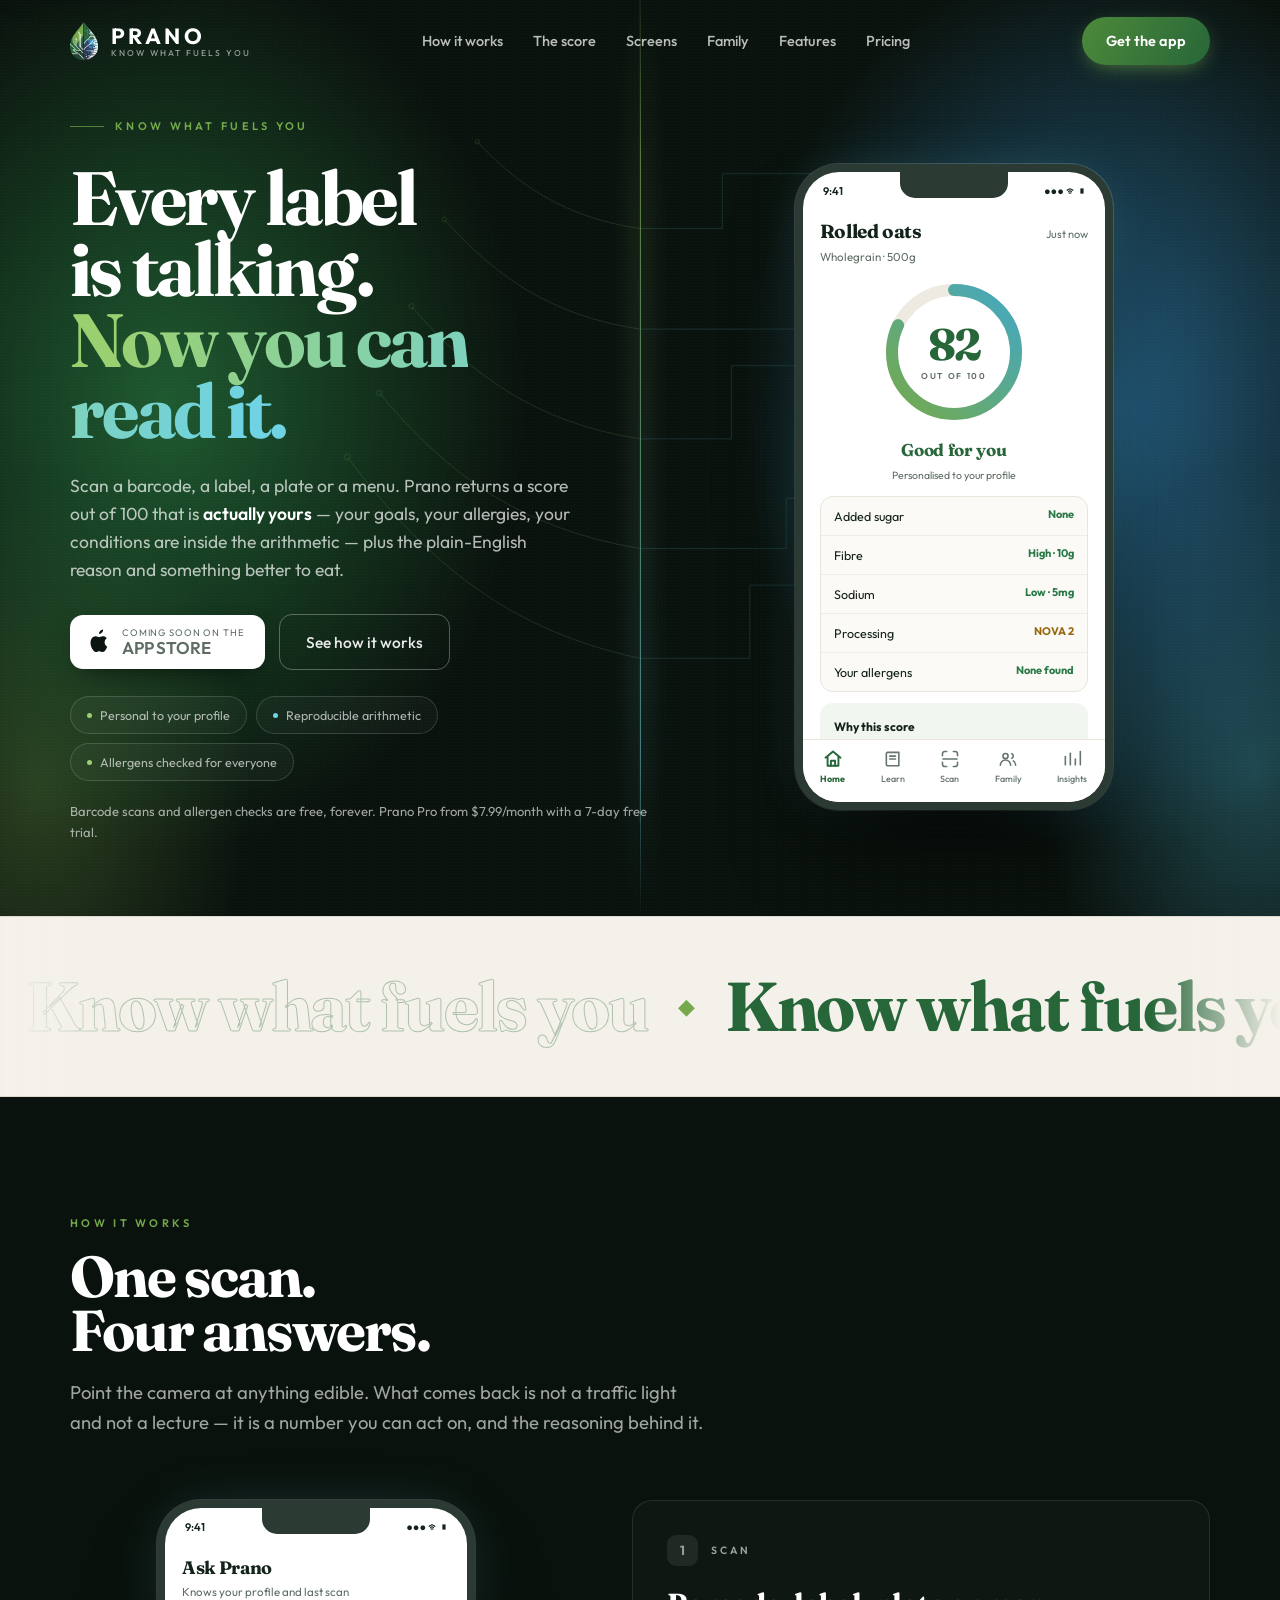
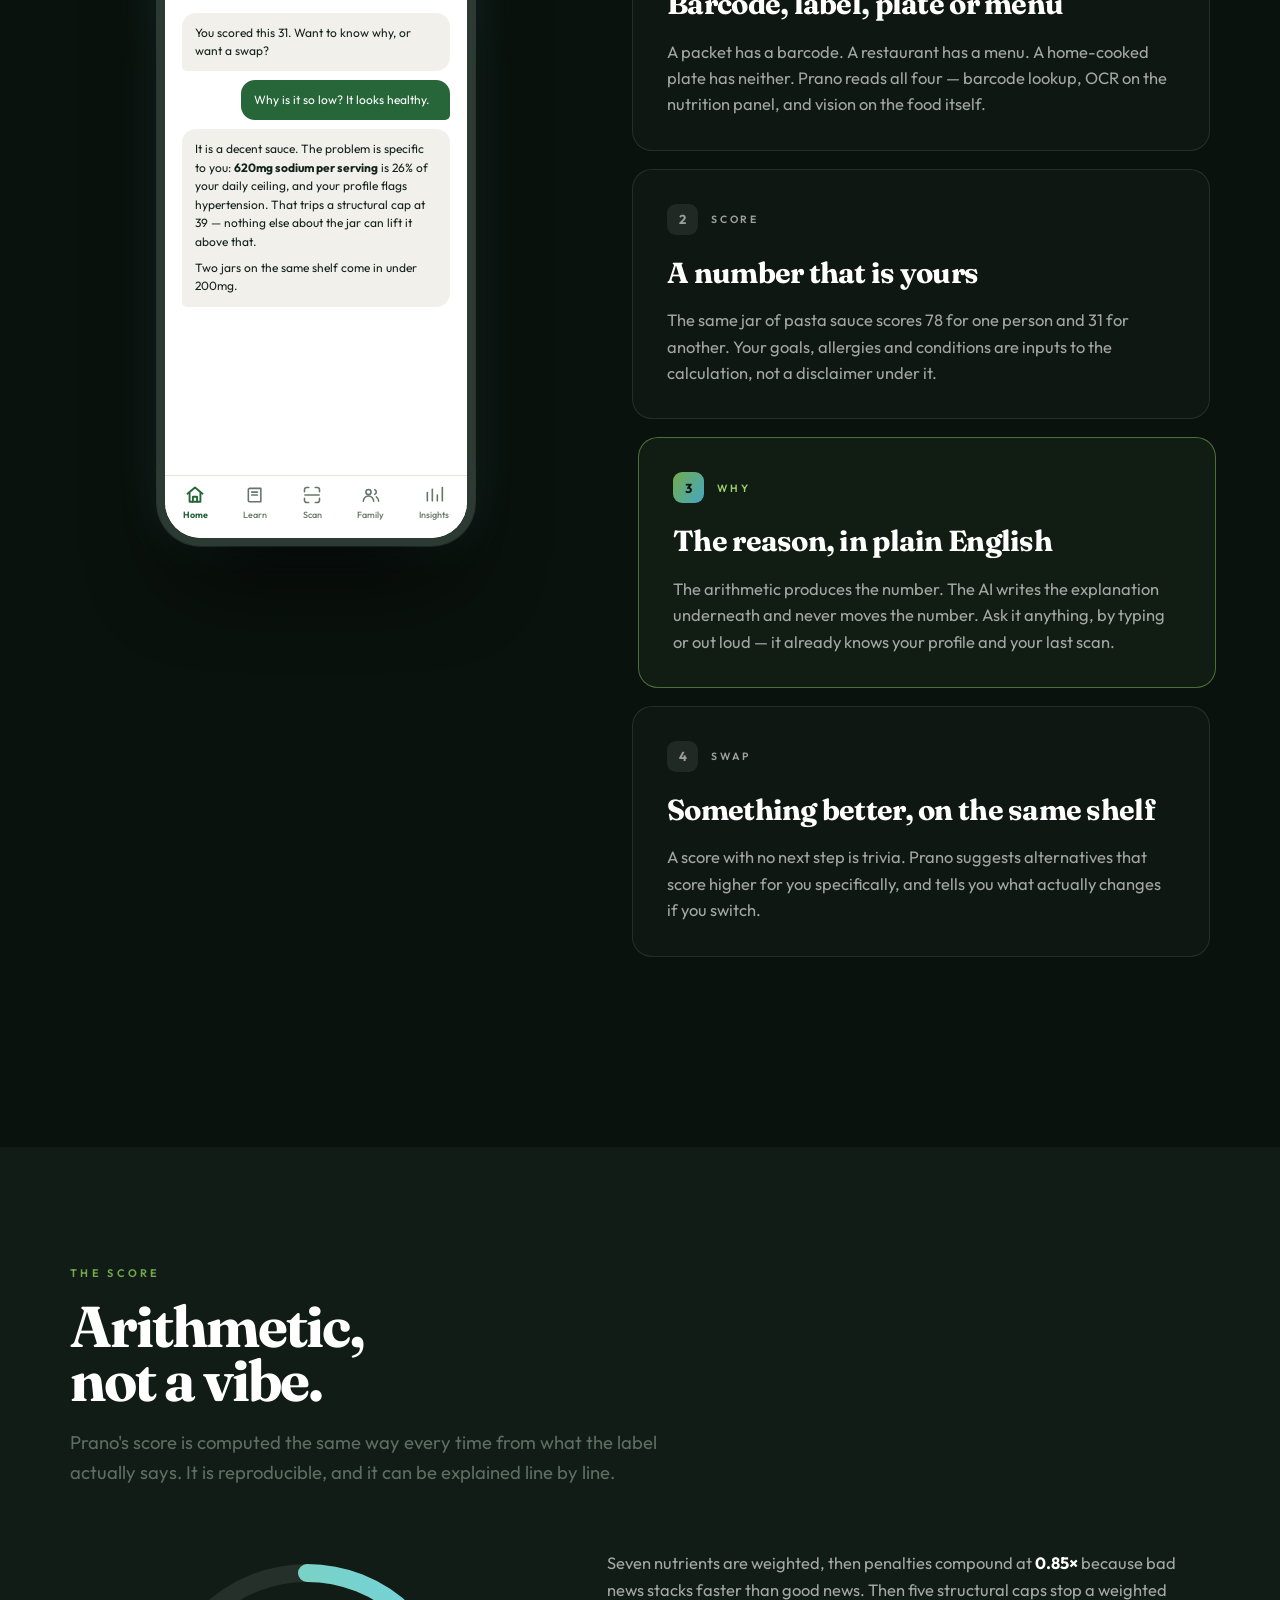
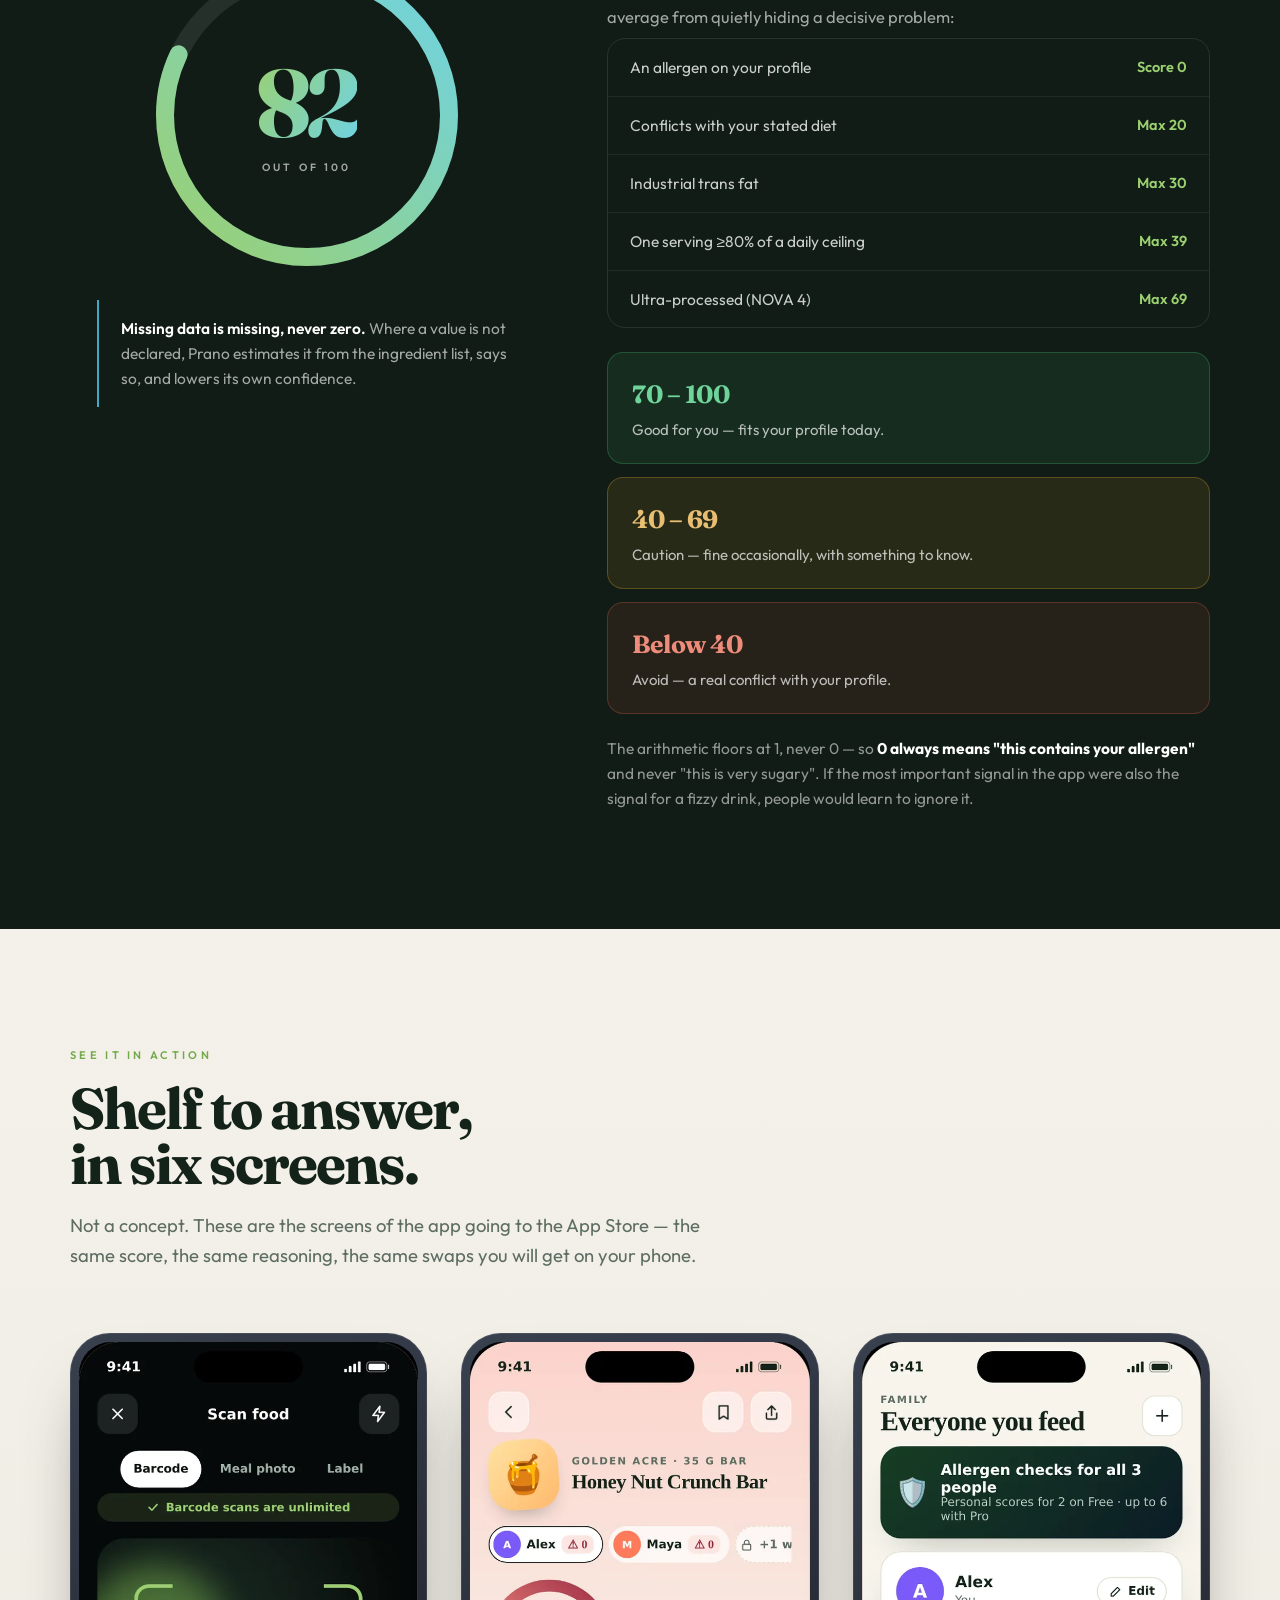
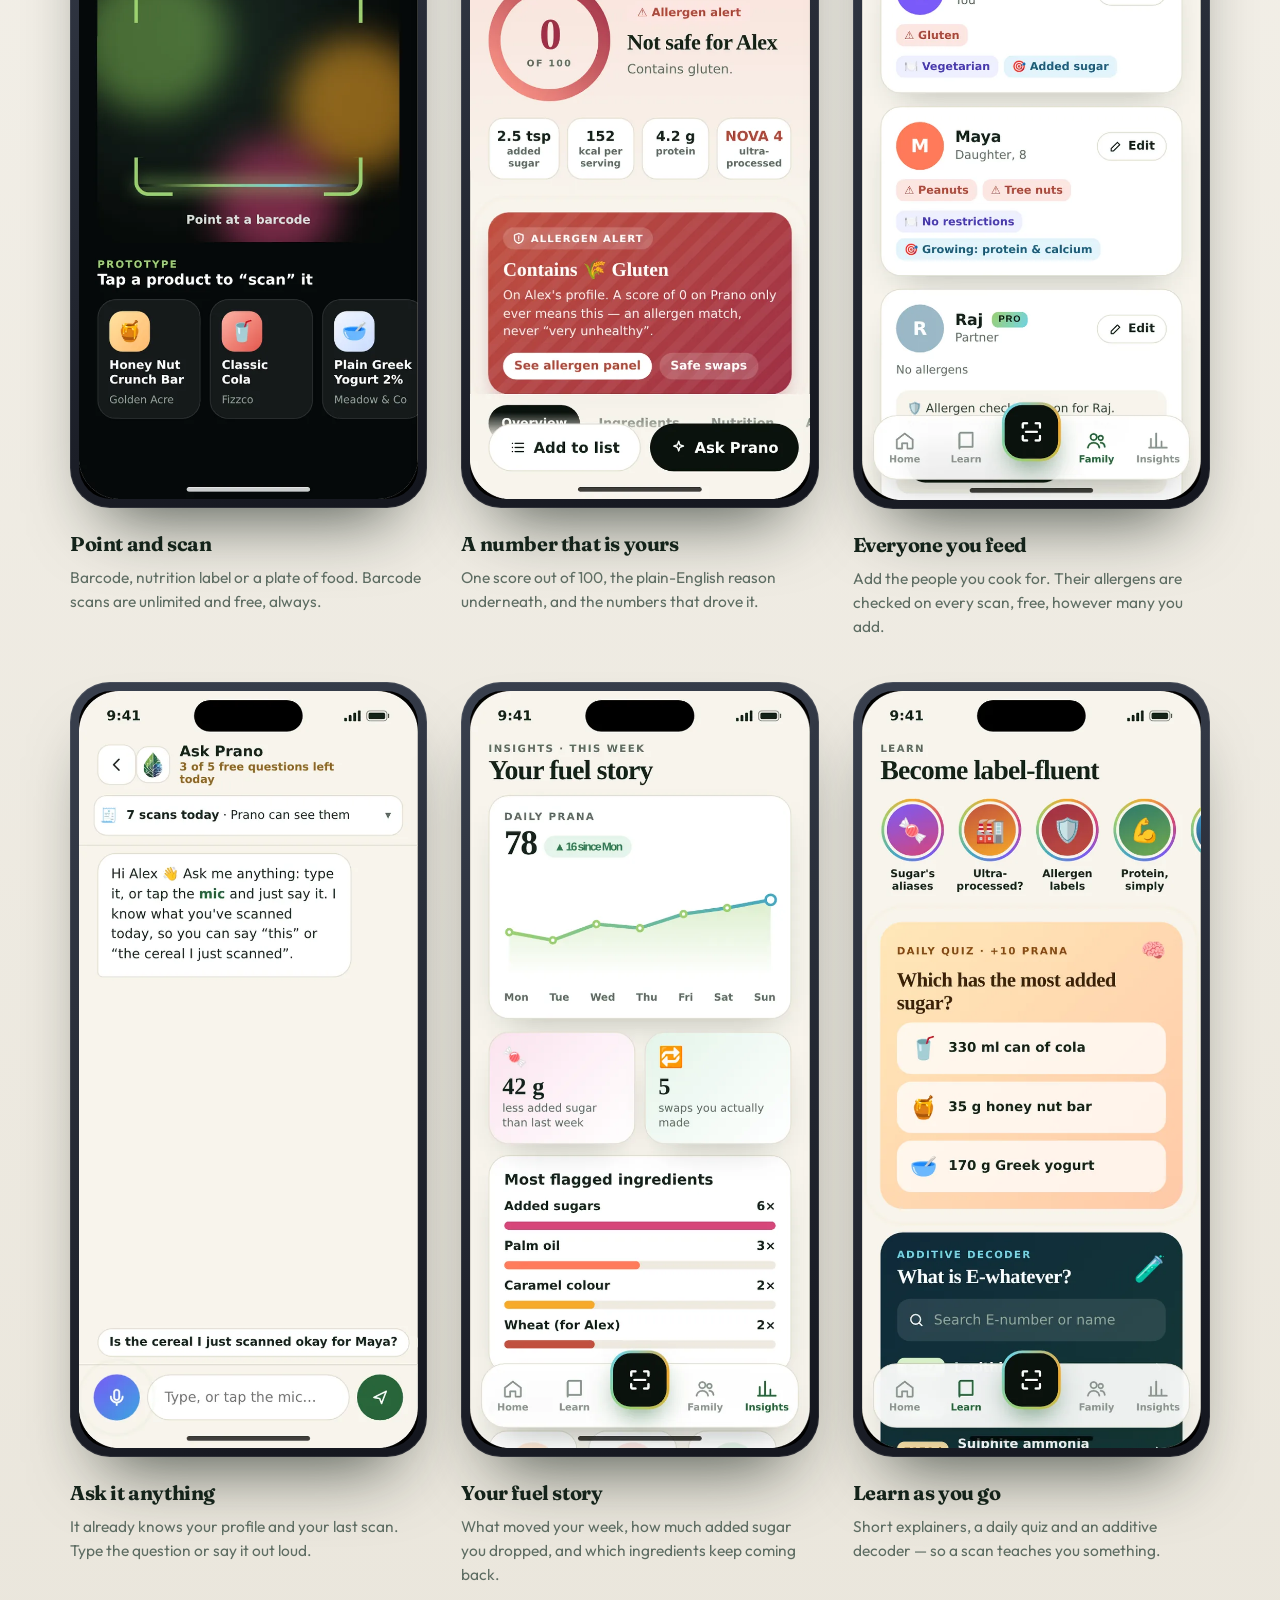
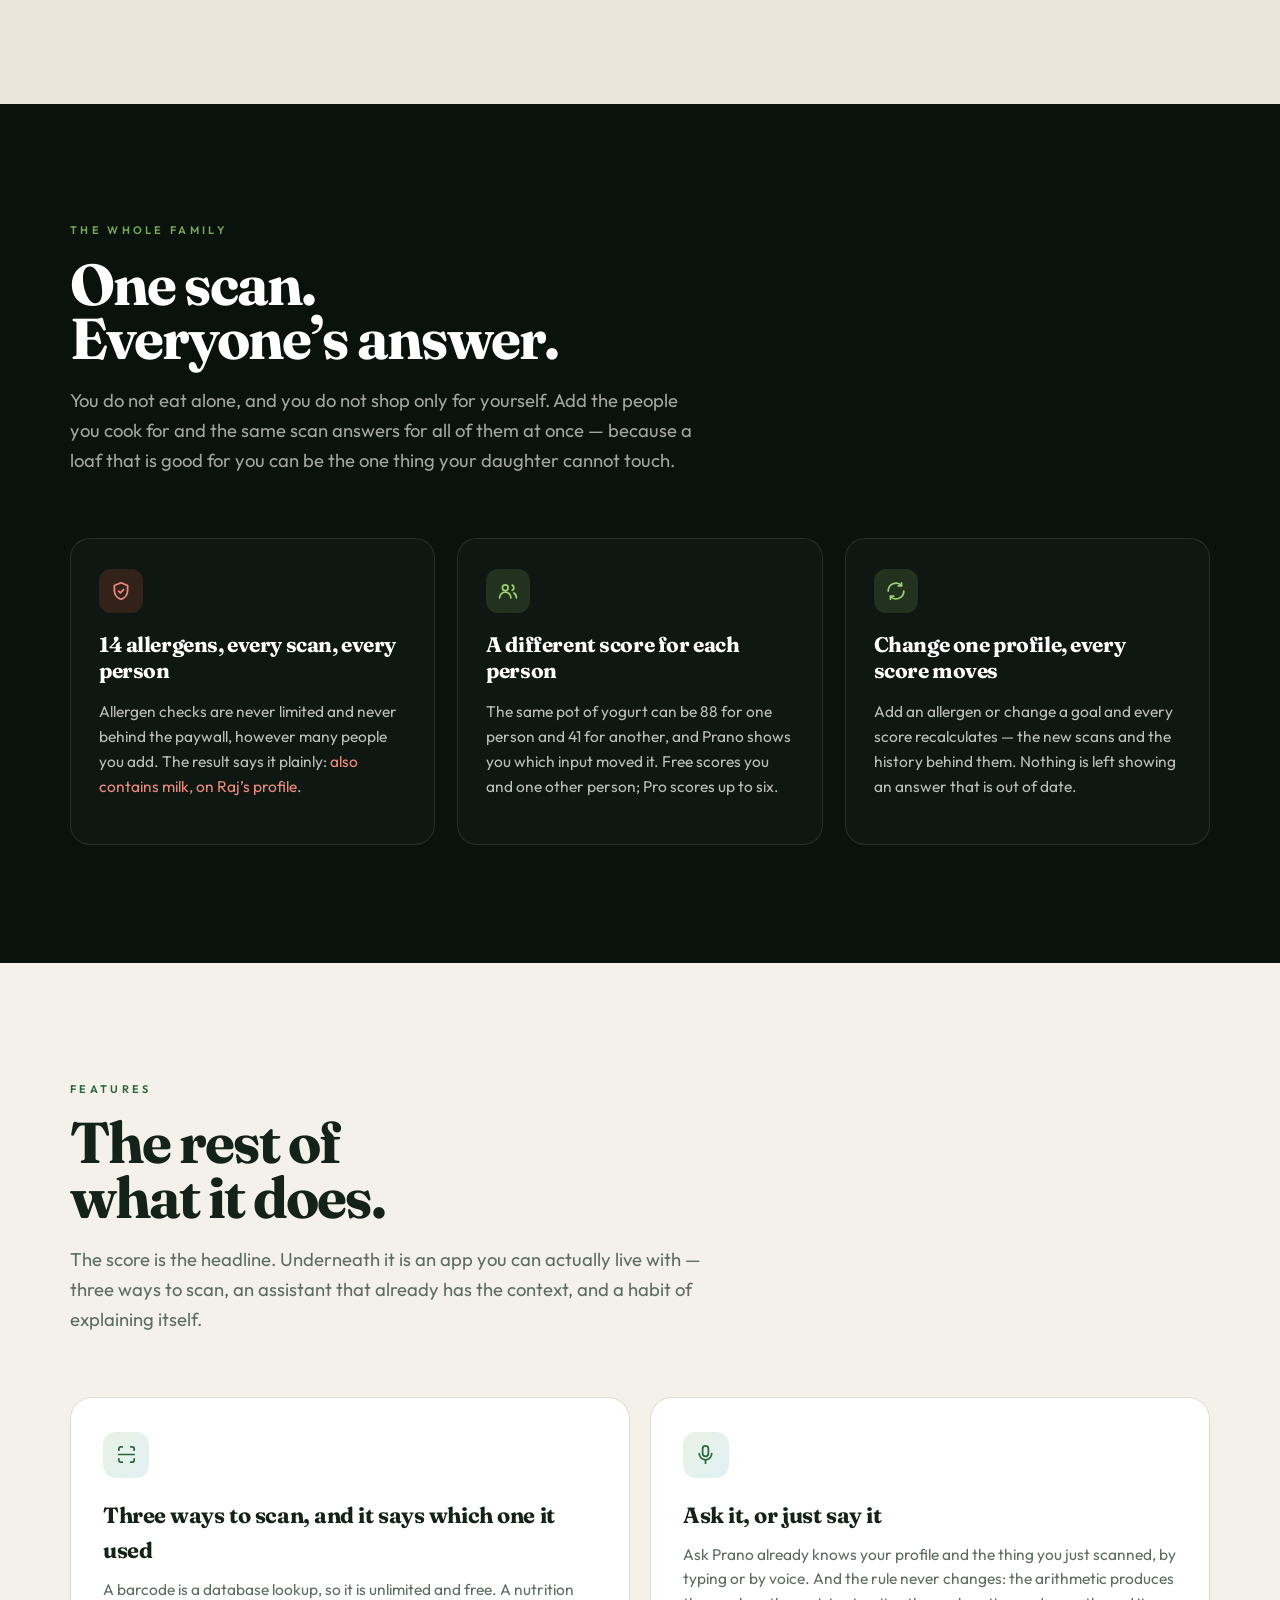
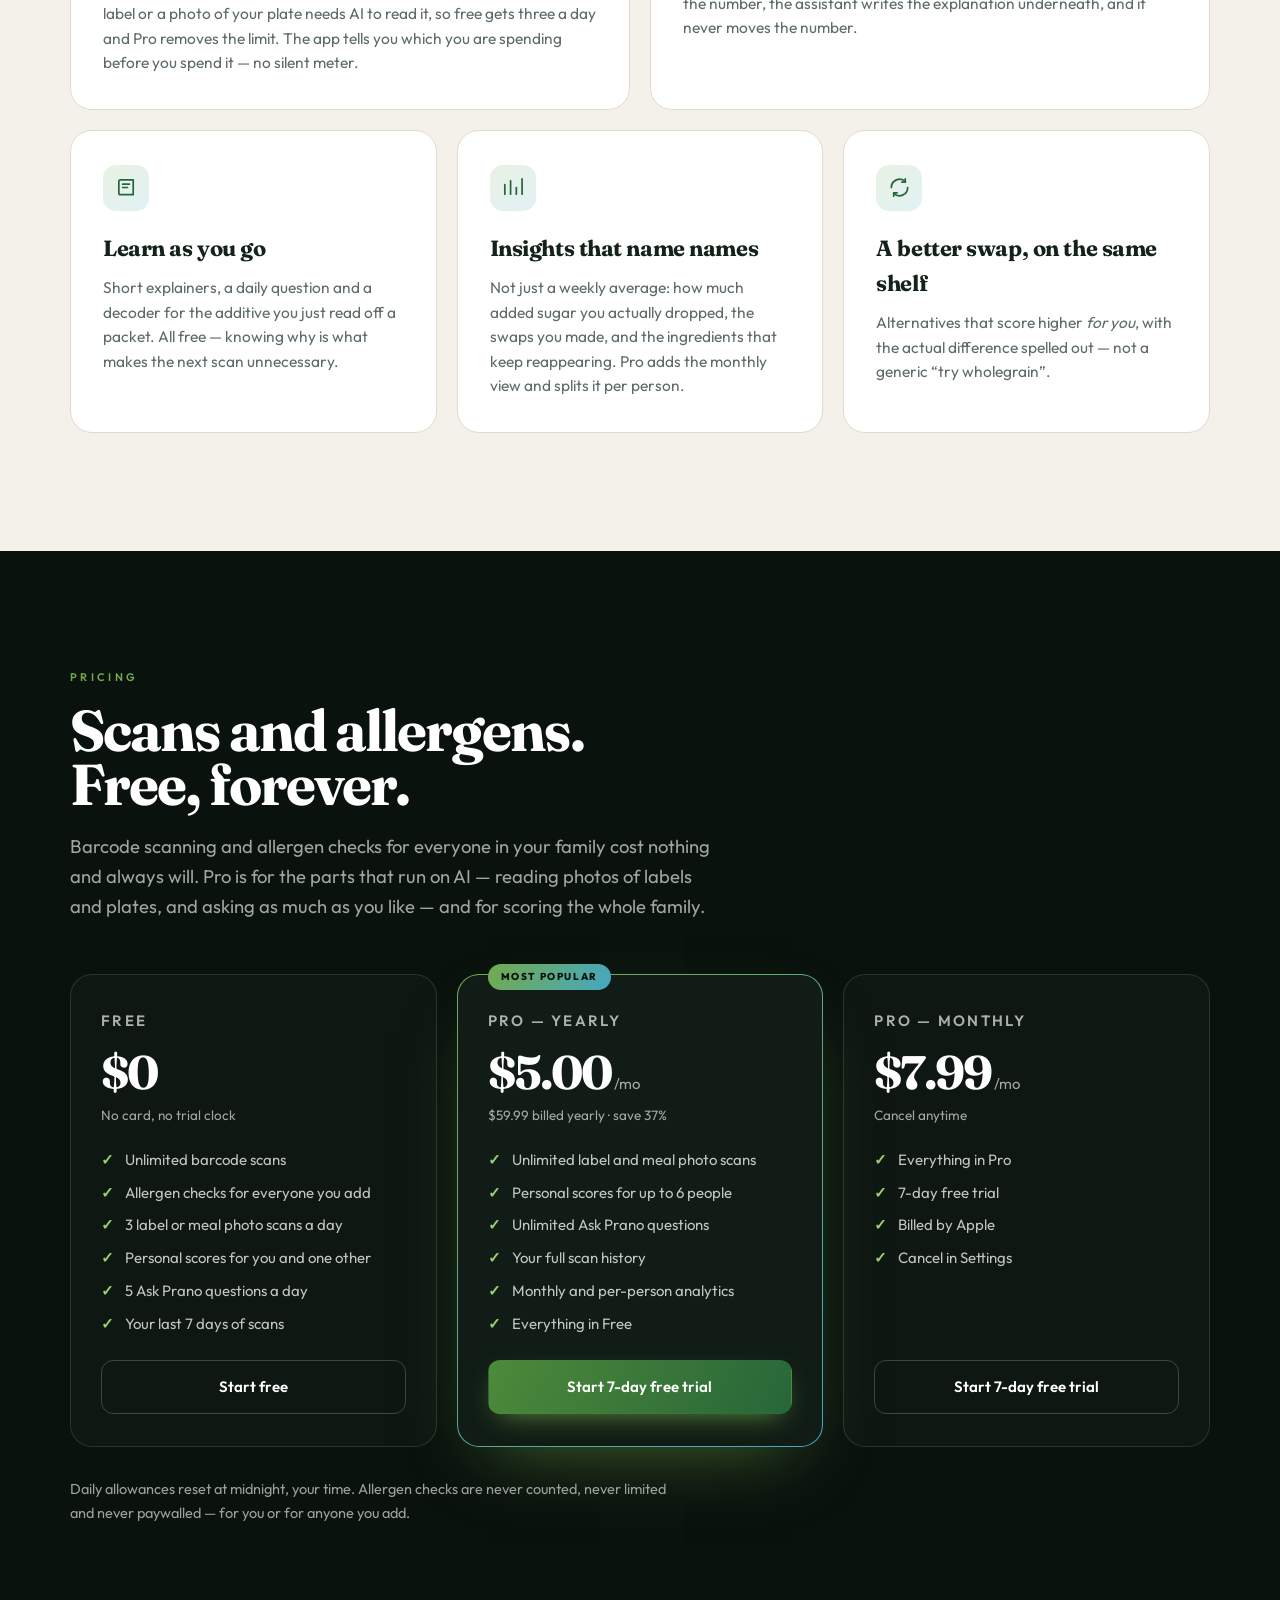
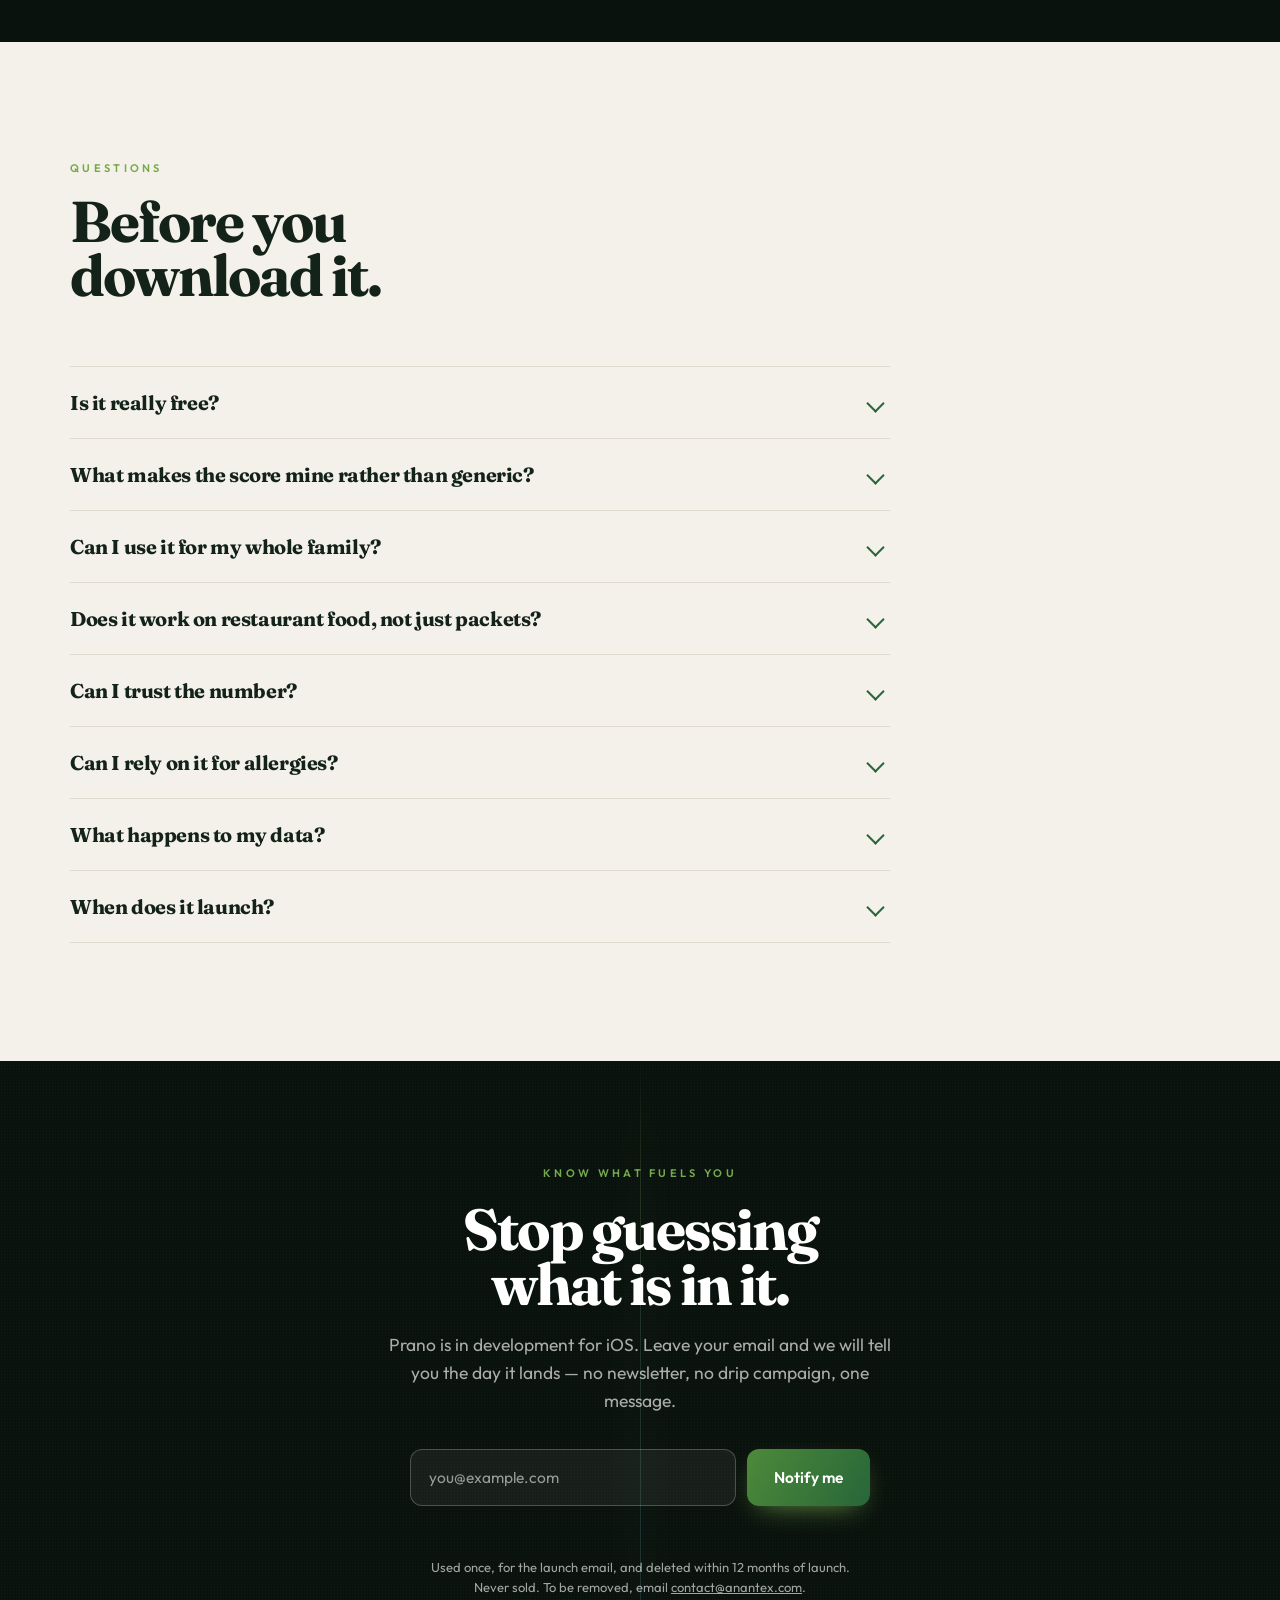
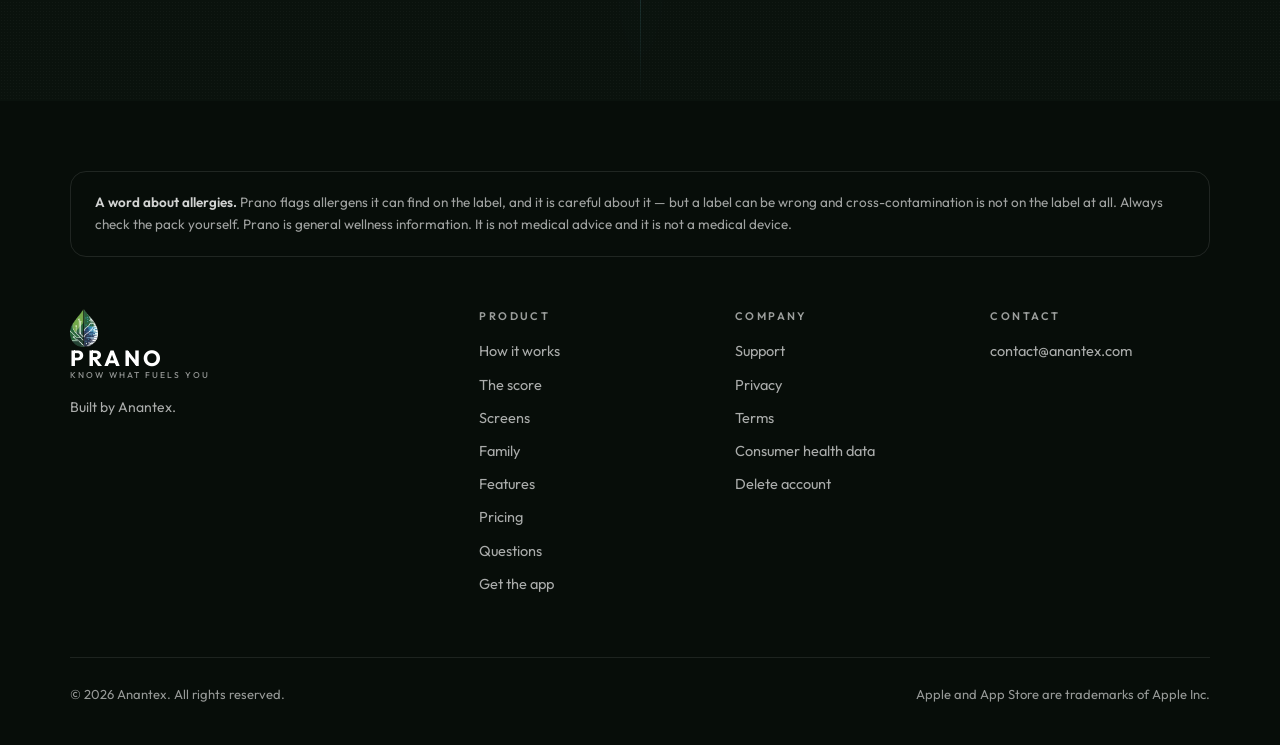
==== commit bac7baad: "E2E pass: v2 app tab bar, Features rewritten, consumer-health link in footer" ====
--- a/index.html
+++ b/index.html
@@ -541,14 +541,14 @@
             </div>
           </div>
           <div class="tabbar">
-            <div class="tab on"><svg viewBox="0 0 24 24"><path d="M3 10.5 12 3l9 7.5"/><path d="M5.5 9.5V20h13V9.5"/><path d="M9.5 20v-6h5v6"/></svg>Home</div>
-            <div class="tab"><svg viewBox="0 0 24 24"><path d="M3 8V5.5A2.5 2.5 0 0 1 5.5 3H8"/><path d="M16 3h2.5A2.5 2.5 0 0 1 21 5.5V8"/><path d="M21 16v2.5a2.5 2.5 0 0 1-2.5 2.5H16"/><path d="M8 21H5.5A2.5 2.5 0 0 1 3 18.5V16"/><path d="M3.5 12h17"/></svg>Scan</div>
-            <div class="tab"><svg viewBox="0 0 24 24"><path d="M20.5 11.5a7.5 7.5 0 0 1-10.9 6.7L4 19.5l1.4-5.3A7.5 7.5 0 1 1 20.5 11.5Z"/></svg>Chat</div>
-            <div class="tab"><svg viewBox="0 0 24 24"><circle cx="11" cy="11" r="7.5"/><path d="M20.5 20.5 16.4 16.4"/></svg>Discover</div>
-            <div class="tab"><svg viewBox="0 0 24 24"><circle cx="12" cy="8" r="3.6"/><path d="M4.5 20.2a7.7 7.7 0 0 1 15 0"/></svg>You</div>
+              <div class="tab on"><svg viewBox="0 0 24 24"><path d="M3 10.5 12 3l9 7.5"/><path d="M5.5 9.5V20h13V9.5"/><path d="M9.5 20v-6h5v6"/></svg>Home</div>
+              <div class="tab"><svg viewBox="0 0 24 24"><path d="M4 5.5A1.5 1.5 0 0 1 5.5 4H19v16H5.5A1.5 1.5 0 0 1 4 18.5Z"/><path d="M8 8.5h7"/><path d="M8 12h7"/></svg>Learn</div>
+              <div class="tab"><svg viewBox="0 0 24 24"><path d="M3 8V5.5A2.5 2.5 0 0 1 5.5 3H8"/><path d="M16 3h2.5A2.5 2.5 0 0 1 21 5.5V8"/><path d="M21 16v2.5a2.5 2.5 0 0 1-2.5 2.5H16"/><path d="M8 21H5.5A2.5 2.5 0 0 1 3 18.5V16"/><path d="M3.5 12h17"/></svg>Scan</div>
+              <div class="tab"><svg viewBox="0 0 24 24"><circle cx="9" cy="8.4" r="3.1"/><path d="M2.8 19.4a6.2 6.2 0 0 1 12.4 0"/><path d="M16.6 5.6a3.1 3.1 0 0 1 0 5.6"/><path d="M18.4 14.2a6.2 6.2 0 0 1 2.8 5.2"/></svg>Family</div>
+              <div class="tab"><svg viewBox="0 0 24 24"><path d="M4 19V9"/><path d="M10 19V5"/><path d="M16 19v-7"/><path d="M22 19V3"/></svg>Insights</div>
+            </div>
           </div>
         </div>
-      </div>
     </div>
   </div>
 </section>
@@ -581,10 +581,10 @@
             <div class="sbody" id="storyBody"></div>
             <div class="tabbar">
               <div class="tab on"><svg viewBox="0 0 24 24"><path d="M3 10.5 12 3l9 7.5"/><path d="M5.5 9.5V20h13V9.5"/><path d="M9.5 20v-6h5v6"/></svg>Home</div>
+              <div class="tab"><svg viewBox="0 0 24 24"><path d="M4 5.5A1.5 1.5 0 0 1 5.5 4H19v16H5.5A1.5 1.5 0 0 1 4 18.5Z"/><path d="M8 8.5h7"/><path d="M8 12h7"/></svg>Learn</div>
               <div class="tab"><svg viewBox="0 0 24 24"><path d="M3 8V5.5A2.5 2.5 0 0 1 5.5 3H8"/><path d="M16 3h2.5A2.5 2.5 0 0 1 21 5.5V8"/><path d="M21 16v2.5a2.5 2.5 0 0 1-2.5 2.5H16"/><path d="M8 21H5.5A2.5 2.5 0 0 1 3 18.5V16"/><path d="M3.5 12h17"/></svg>Scan</div>
-              <div class="tab"><svg viewBox="0 0 24 24"><path d="M20.5 11.5a7.5 7.5 0 0 1-10.9 6.7L4 19.5l1.4-5.3A7.5 7.5 0 1 1 20.5 11.5Z"/></svg>Chat</div>
-              <div class="tab"><svg viewBox="0 0 24 24"><circle cx="11" cy="11" r="7.5"/><path d="M20.5 20.5 16.4 16.4"/></svg>Discover</div>
-              <div class="tab"><svg viewBox="0 0 24 24"><circle cx="12" cy="8" r="3.6"/><path d="M4.5 20.2a7.7 7.7 0 0 1 15 0"/></svg>You</div>
+              <div class="tab"><svg viewBox="0 0 24 24"><circle cx="9" cy="8.4" r="3.1"/><path d="M2.8 19.4a6.2 6.2 0 0 1 12.4 0"/><path d="M16.6 5.6a3.1 3.1 0 0 1 0 5.6"/><path d="M18.4 14.2a6.2 6.2 0 0 1 2.8 5.2"/></svg>Family</div>
+              <div class="tab"><svg viewBox="0 0 24 24"><path d="M4 19V9"/><path d="M10 19V5"/><path d="M16 19v-7"/><path d="M22 19V3"/></svg>Insights</div>
             </div>
           </div>
         </div>
@@ -606,7 +606,7 @@
           <div class="no"><b>3</b><span>Why</span></div>
           <h3>The reason, in plain English</h3>
           <p>The arithmetic produces the number. The AI writes the explanation underneath and
-             never moves the number. Ask it anything — it already knows your profile and your last scan.</p>
+             never moves the number. Ask it anything, by typing or out loud — it already knows your profile and your last scan.</p>
         </div>
         <div class="step" data-s="3">
           <div class="no"><b>4</b><span>Swap</span></div>
@@ -749,28 +749,33 @@
   <div class="wrap">
     <div class="shead rv">
       <div class="eyebrow">Features</div>
-      <h2 class="dsp" style="margin-top:18px">The same product does not<br>score the same for everyone.</h2>
-      <p class="lead">A wholegrain loaf is a good choice for most people and a hard no if you are coeliac.
-        Most apps give you one number and leave you to work out whether it applies to you.</p>
+      <h2 class="dsp" style="margin-top:18px">The rest of<br>what it does.</h2>
+      <p class="lead">The score is the headline. Underneath it is an app you can actually live with &mdash;
+        three ways to scan, an assistant that already has the context, and a habit of explaining itself.</p>
     </div>
     <div class="fgrid">
-      <div class="card w rv"><div class="ic"><svg viewBox="0 0 24 24" aria-hidden="true"><circle cx="12" cy="8" r="3.6"/><path d="M4.5 20.2a7.7 7.7 0 0 1 15 0"/></svg></div>
-        <h3>Your profile is in the maths</h3>
-        <p>Goals, allergies, intolerances, conditions and dietary choices are inputs to the calculation.
-           Change one and every score in your history recalculates.</p></div>
-      <div class="card w rv"><div class="ic"><svg viewBox="0 0 24 24" aria-hidden="true"><path d="M12 21s-7.5-4.7-7.5-10A4.5 4.5 0 0 1 12 8a4.5 4.5 0 0 1 7.5 3c0 5.3-7.5 10-7.5 10Z"/></svg></div>
-        <h3>Allergens are flagged first, always</h3>
-        <p>Allergen detection is never behind the paywall and never buried below the fold.
-           Safety is not a feature to sell.</p></div>
-      <div class="card rv"><div class="ic"><svg viewBox="0 0 24 24" aria-hidden="true"><path d="M20.5 11.5a7.5 7.5 0 0 1-10.9 6.7L4 19.5l1.4-5.3A7.5 7.5 0 1 1 20.5 11.5Z"/></svg></div>
-        <h3>Ask it anything</h3>
-        <p>The assistant already knows your profile and your last scan. No re-explaining yourself.</p></div>
+      <div class="card w rv"><div class="ic"><svg viewBox="0 0 24 24" aria-hidden="true"><path d="M4 7.5V6a2 2 0 0 1 2-2h1.6"/><path d="M16.4 4H18a2 2 0 0 1 2 2v1.5"/><path d="M20 16.5V18a2 2 0 0 1-2 2h-1.6"/><path d="M7.6 20H6a2 2 0 0 1-2-2v-1.5"/><path d="M4 12h16"/></svg></div>
+        <h3>Three ways to scan, and it says which one it used</h3>
+        <p>A barcode is a database lookup, so it is unlimited and free. A nutrition label or a photo of
+           your plate needs AI to read it, so free gets three a day and Pro removes the limit. The app
+           tells you which you are spending before you spend it &mdash; no silent meter.</p></div>
+      <div class="card w rv"><div class="ic"><svg viewBox="0 0 24 24" aria-hidden="true"><rect x="9" y="3" width="6" height="11" rx="3"/><path d="M5.5 11a6.5 6.5 0 0 0 13 0"/><path d="M12 17.5V21"/></svg></div>
+        <h3>Ask it, or just say it</h3>
+        <p>Ask Prano already knows your profile and the thing you just scanned, by typing or by voice.
+           And the rule never changes: the arithmetic produces the number, the assistant writes the
+           explanation underneath, and it never moves the number.</p></div>
+      <div class="card rv"><div class="ic"><svg viewBox="0 0 24 24" aria-hidden="true"><path d="M4 5.5A1.5 1.5 0 0 1 5.5 4H19v15.5H5.5A1.5 1.5 0 0 1 4 18Z"/><path d="M8 8.5h7"/><path d="M8 12h5"/></svg></div>
+        <h3>Learn as you go</h3>
+        <p>Short explainers, a daily question and a decoder for the additive you just read off a packet.
+           All free &mdash; knowing why is what makes the next scan unnecessary.</p></div>
       <div class="card rv"><div class="ic"><svg viewBox="0 0 24 24" aria-hidden="true"><path d="M4 19V9"/><path d="M10 19V5"/><path d="M16 19v-7"/><path d="M22 19V3"/></svg></div>
-        <h3>Trends that mean something</h3>
-        <p>Weekly averages, what moved them, and which repeat purchases are quietly dragging you down.</p></div>
+        <h3>Insights that name names</h3>
+        <p>Not just a weekly average: how much added sugar you actually dropped, the swaps you made,
+           and the ingredients that keep reappearing. Pro adds the monthly view and splits it per person.</p></div>
       <div class="card rv"><div class="ic"><svg viewBox="0 0 24 24" aria-hidden="true"><path d="M3.5 12a8.5 8.5 0 0 1 14.6-6"/><path d="M20.5 12a8.5 8.5 0 0 1-14.6 6"/><path d="M18 3v3.5h-3.5"/><path d="M6 21v-3.5h3.5"/></svg></div>
-        <h3>A better swap</h3>
-        <p>Alternatives that score higher for you, with the actual delta — not a generic "try wholegrain".</p></div>
+        <h3>A better swap, on the same shelf</h3>
+        <p>Alternatives that score higher <em>for you</em>, with the actual difference spelled out &mdash;
+           not a generic &ldquo;try wholegrain&rdquo;.</p></div>
     </div>
   </div>
 </section>
@@ -909,7 +914,7 @@
         <p style="margin:0;max-width:320px;font-size:14px;line-height:1.6">Built by Anantex.</p>
       </div>
       <div><h2 class="fh">Product</h2><a href="#how">How it works</a><a href="#score">The score</a><a href="#see">Screens</a><a href="#family">Family</a><a href="#features">Features</a><a href="#pricing">Pricing</a><a href="#faq">Questions</a><a href="/app/">Get the app</a></div>
-      <div><h2 class="fh">Company</h2><a href="/support/">Support</a><a href="/privacy/">Privacy</a><a href="/terms/">Terms</a><a href="/delete-account/">Delete account</a></div>
+      <div><h2 class="fh">Company</h2><a href="/support/">Support</a><a href="/privacy/">Privacy</a><a href="/terms/">Terms</a><a href="/consumer-health-data-privacy/">Consumer health data</a><a href="/delete-account/">Delete account</a></div>
       <div><h2 class="fh">Contact</h2><a href="mailto:contact@anantex.com">contact@anantex.com</a></div>
     </div>
     <div class="fbot">
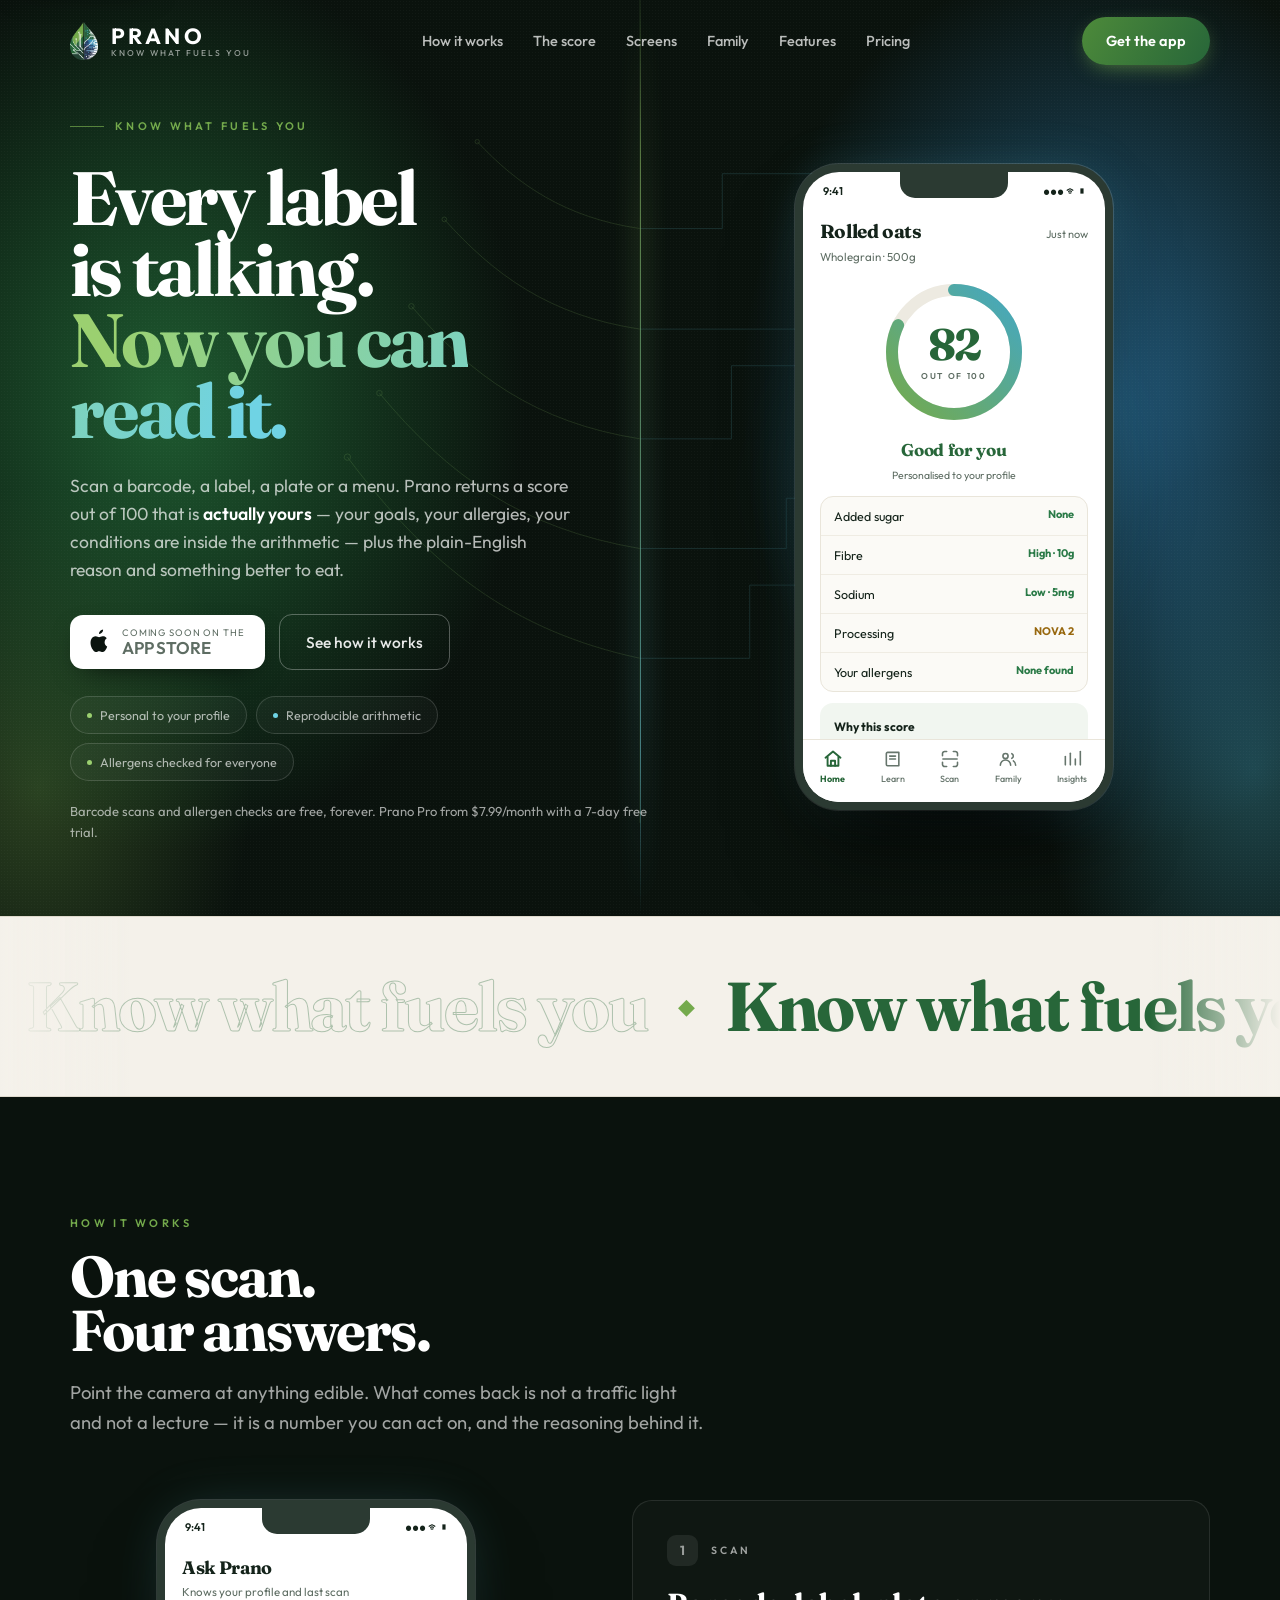
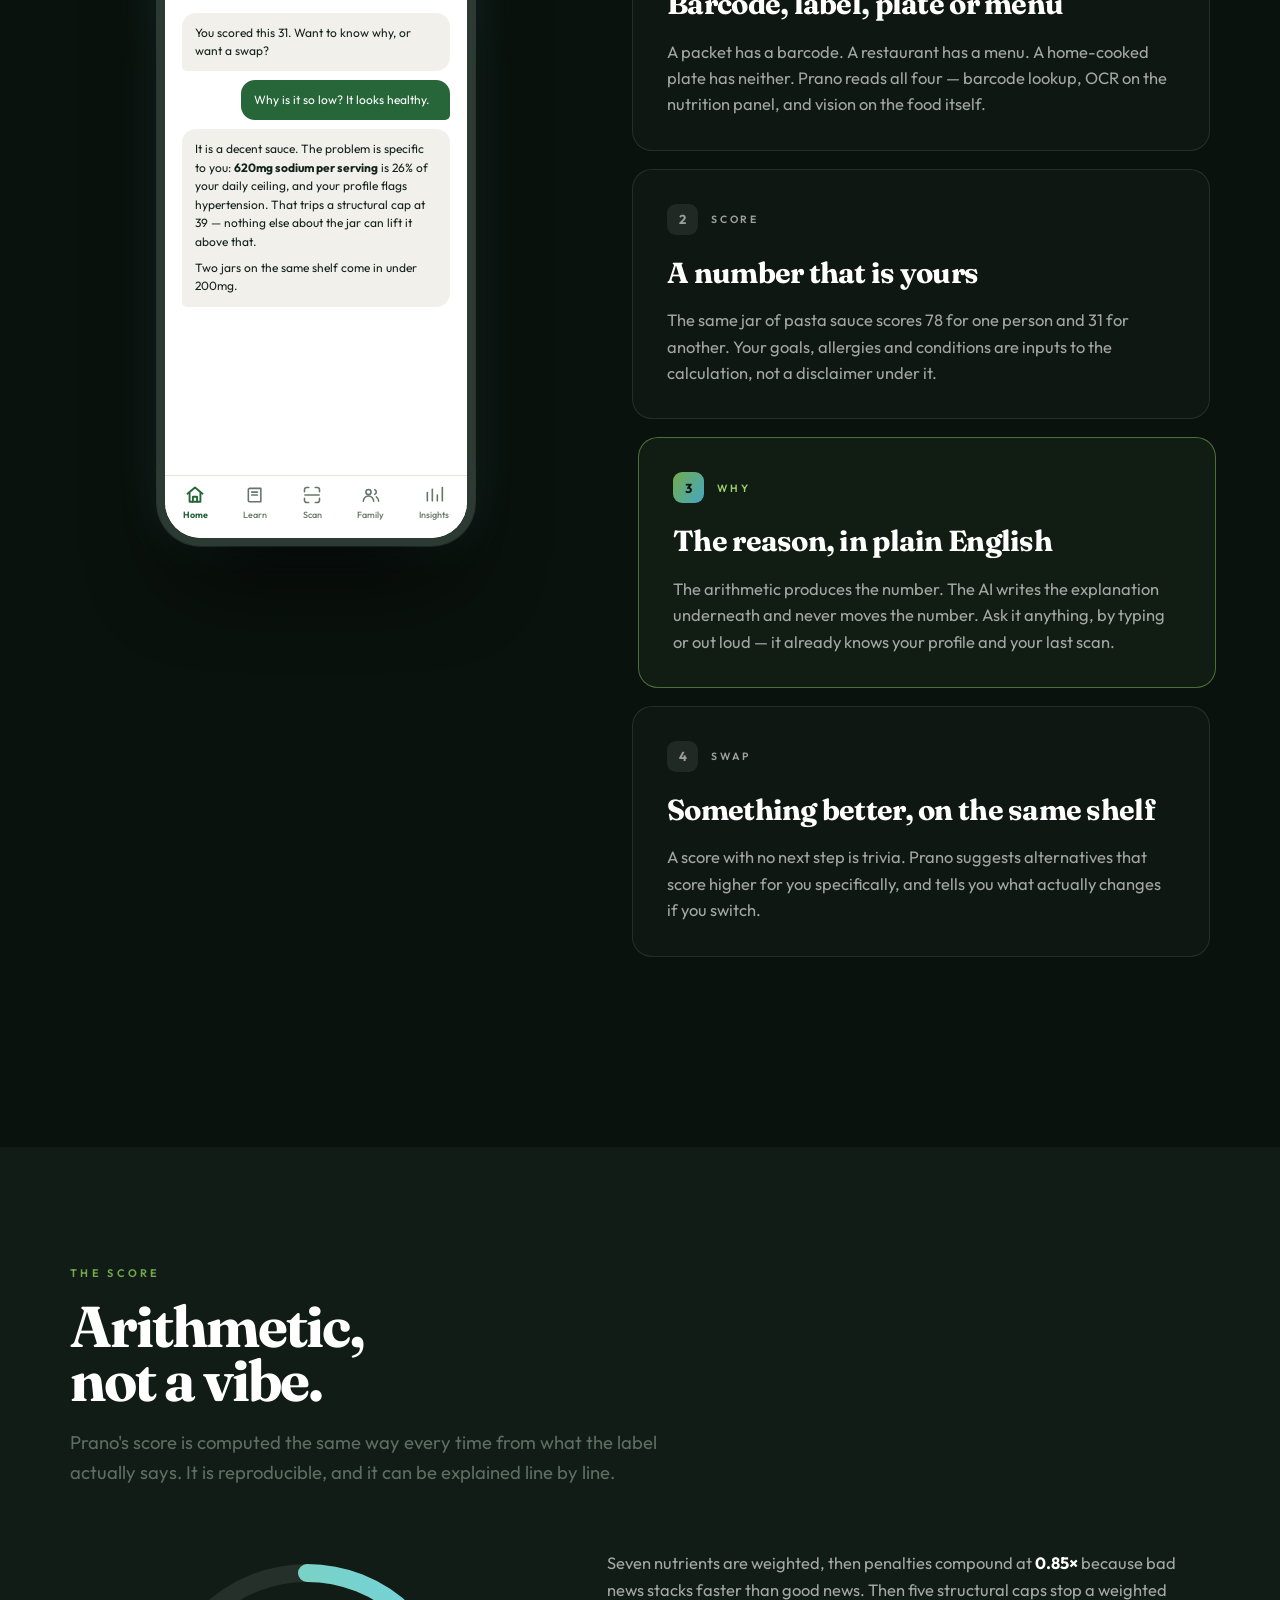
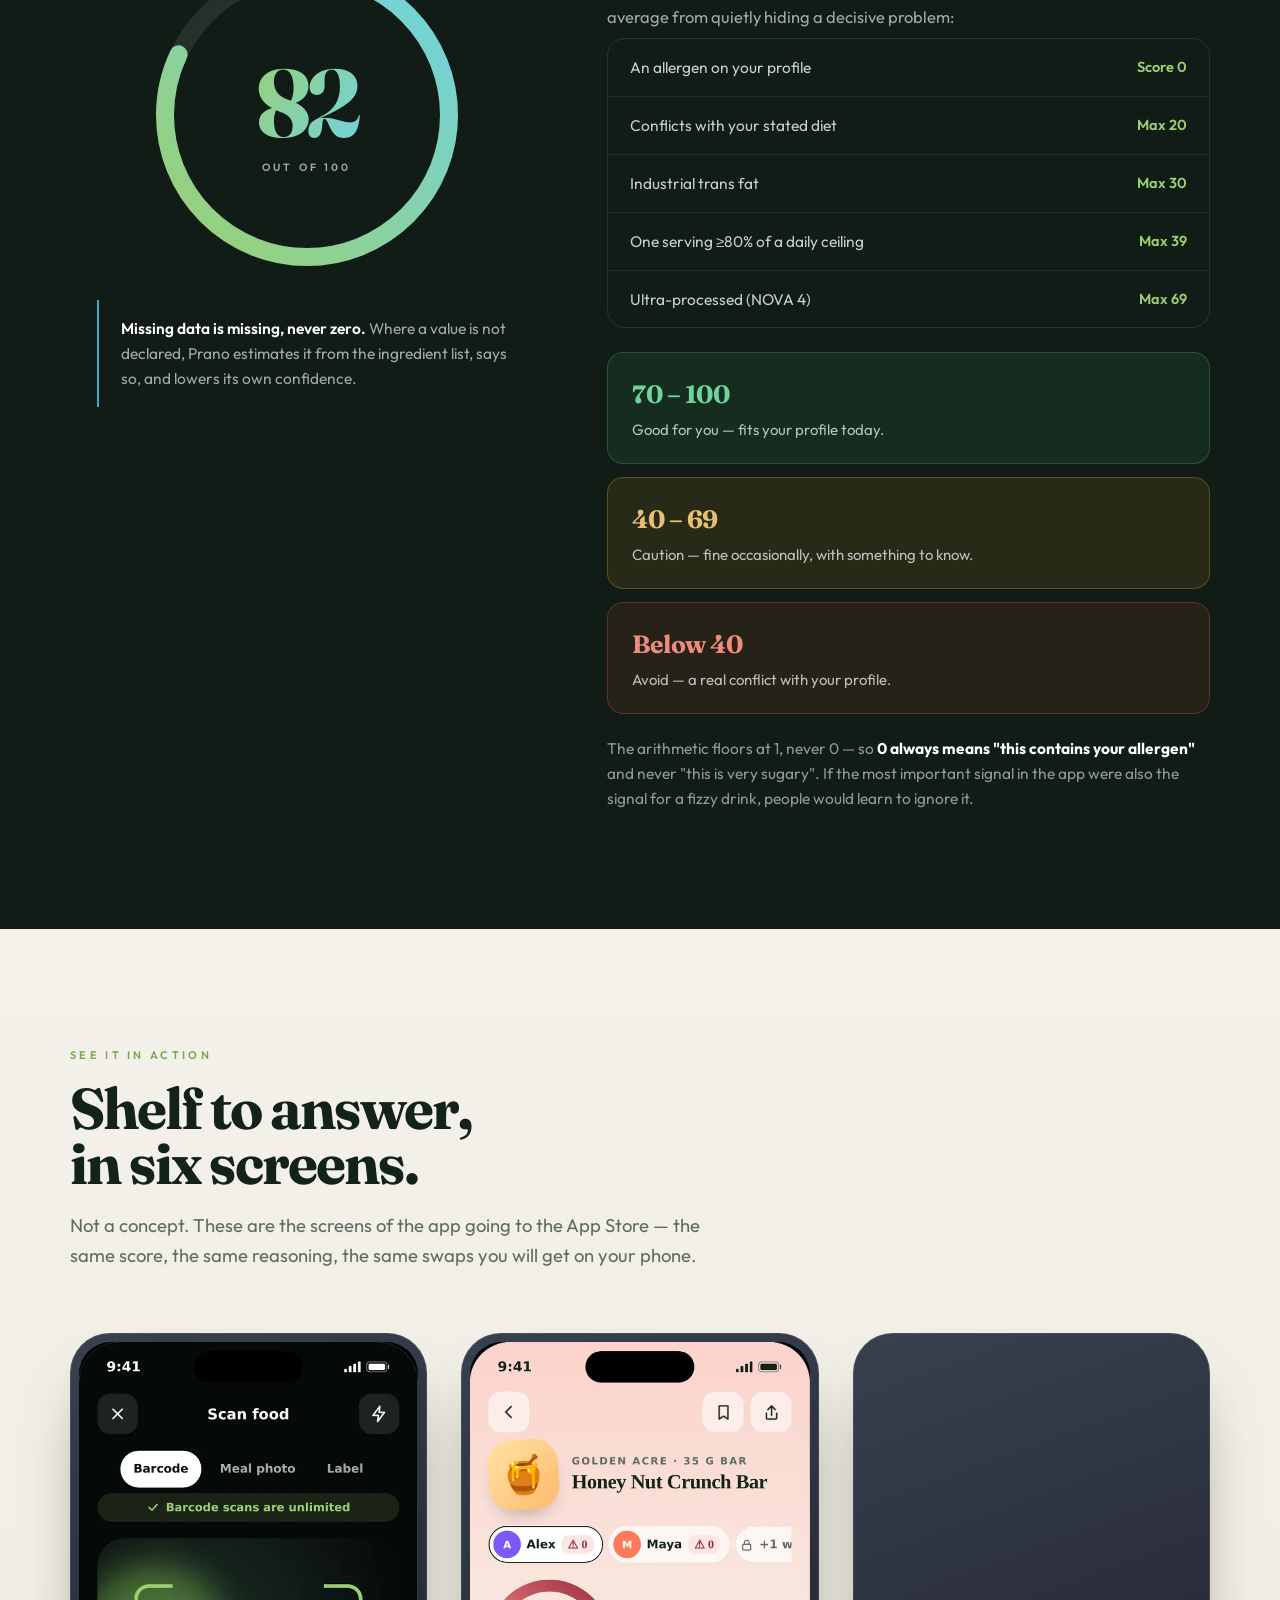
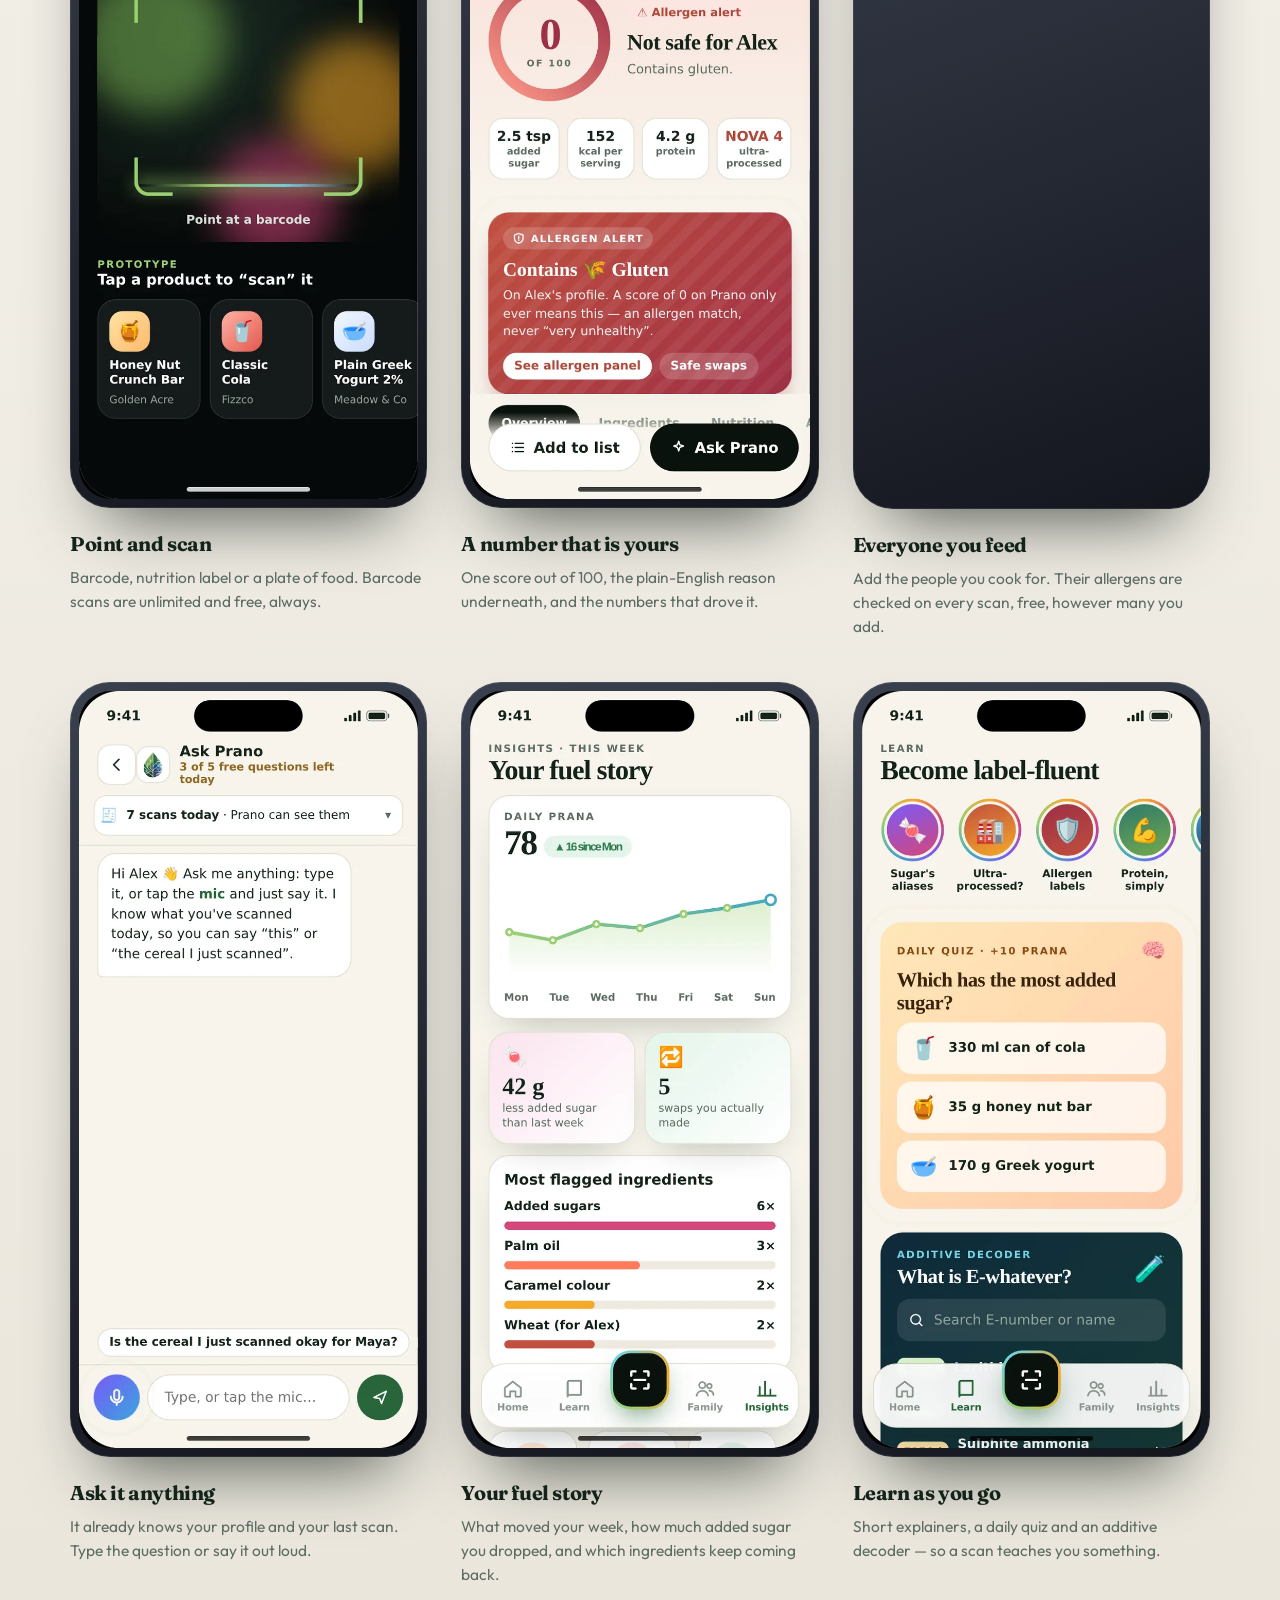
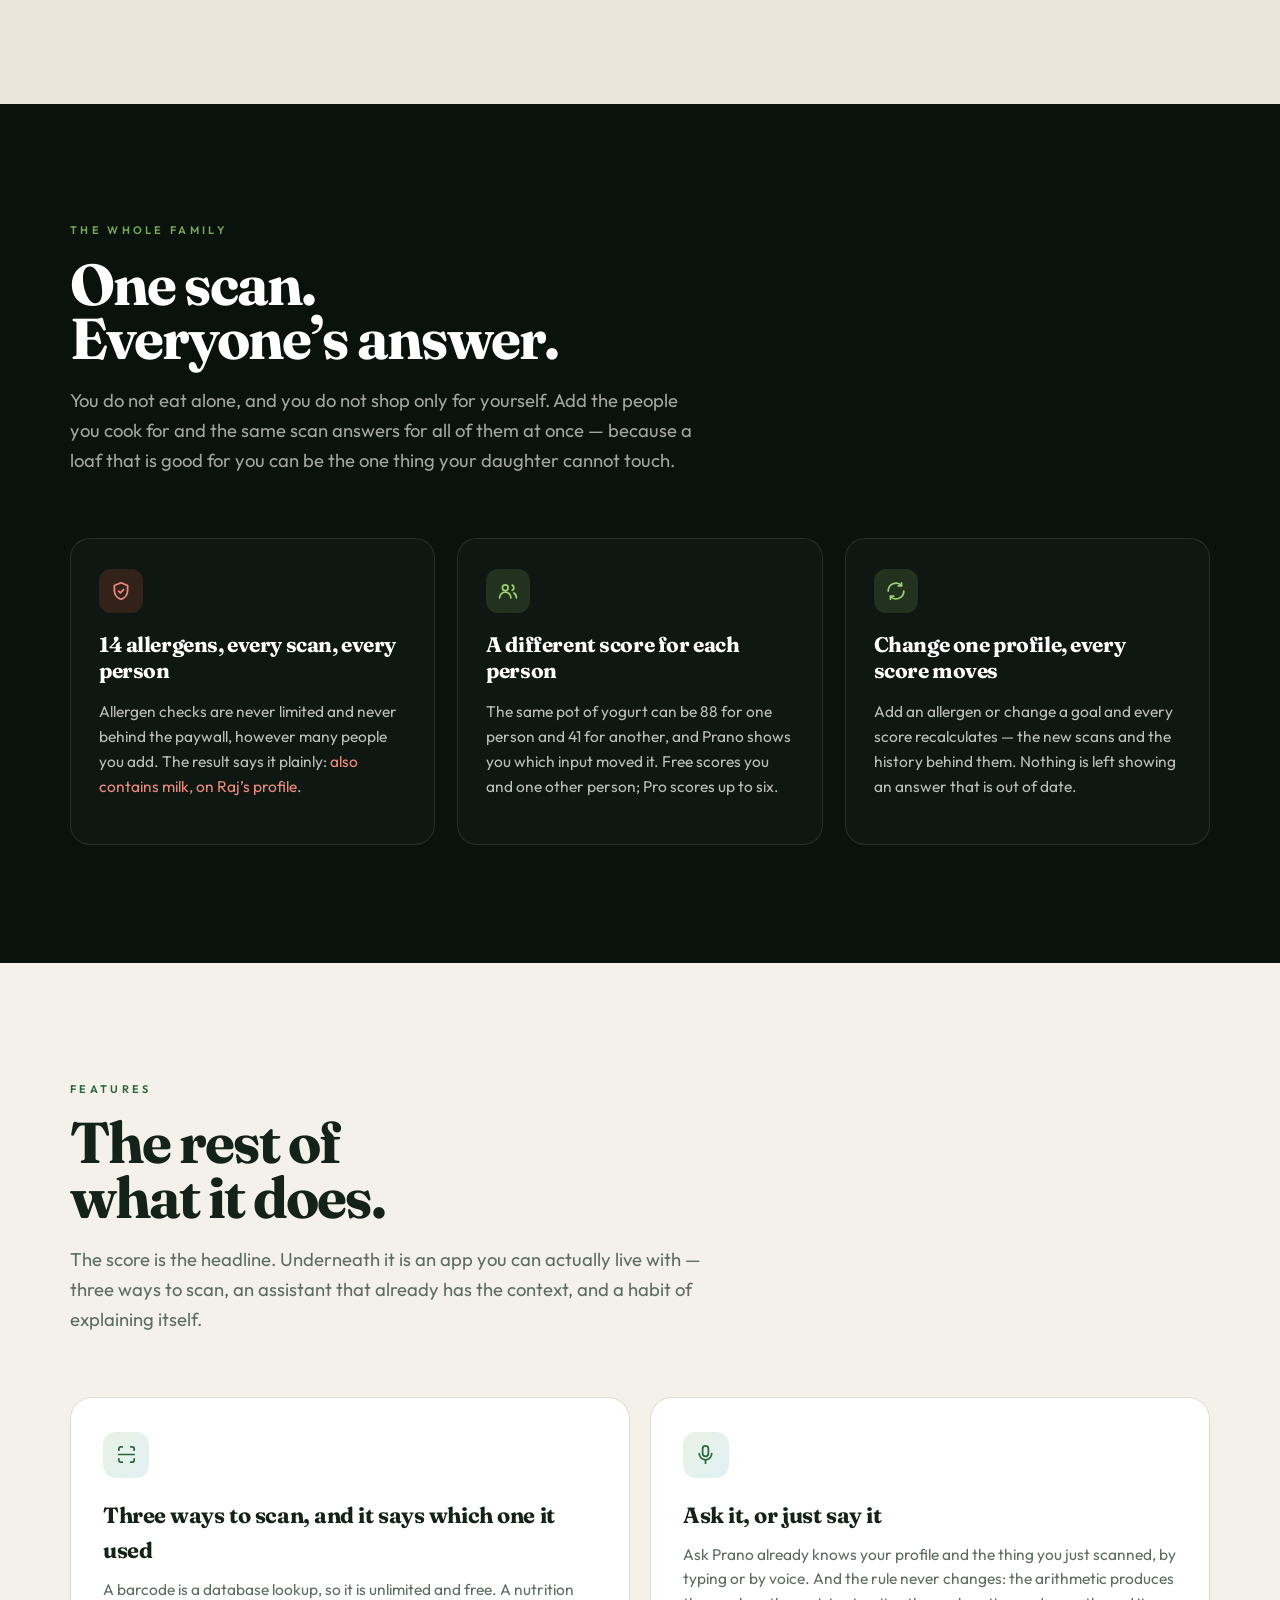
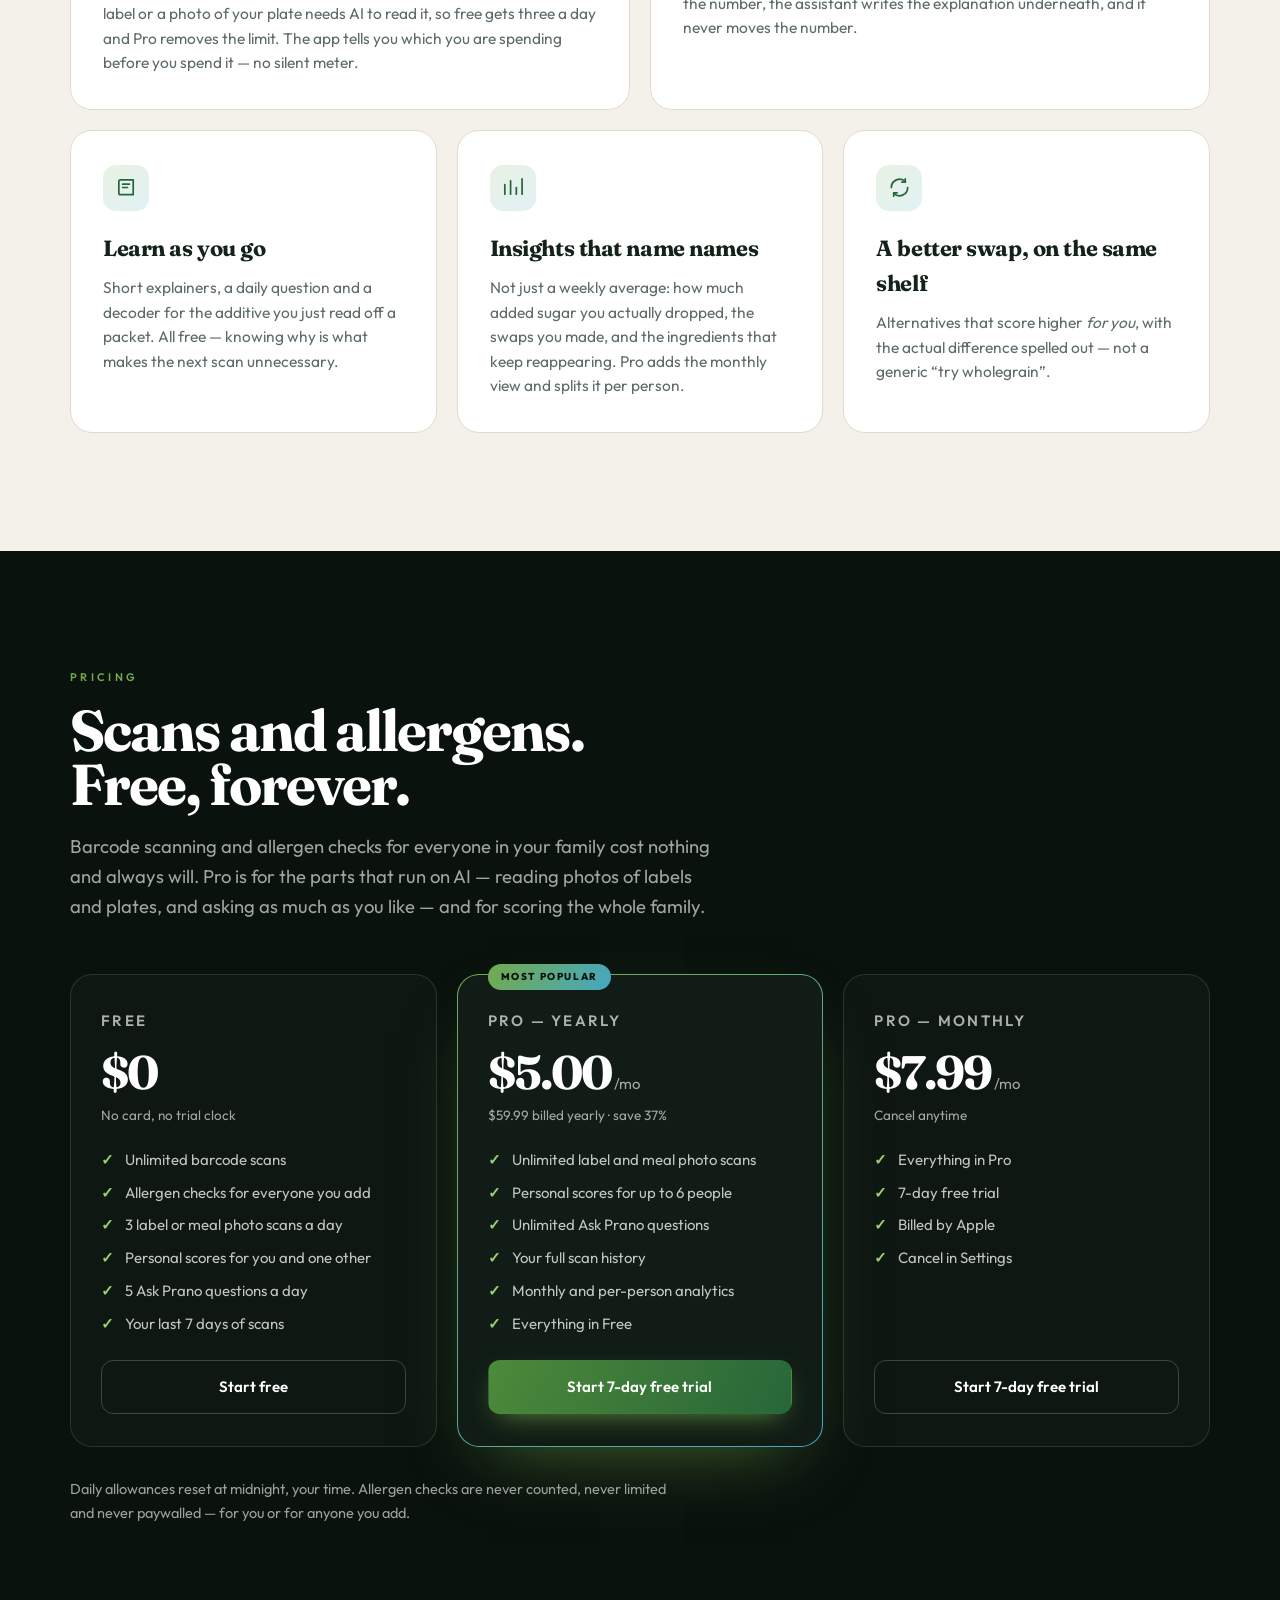
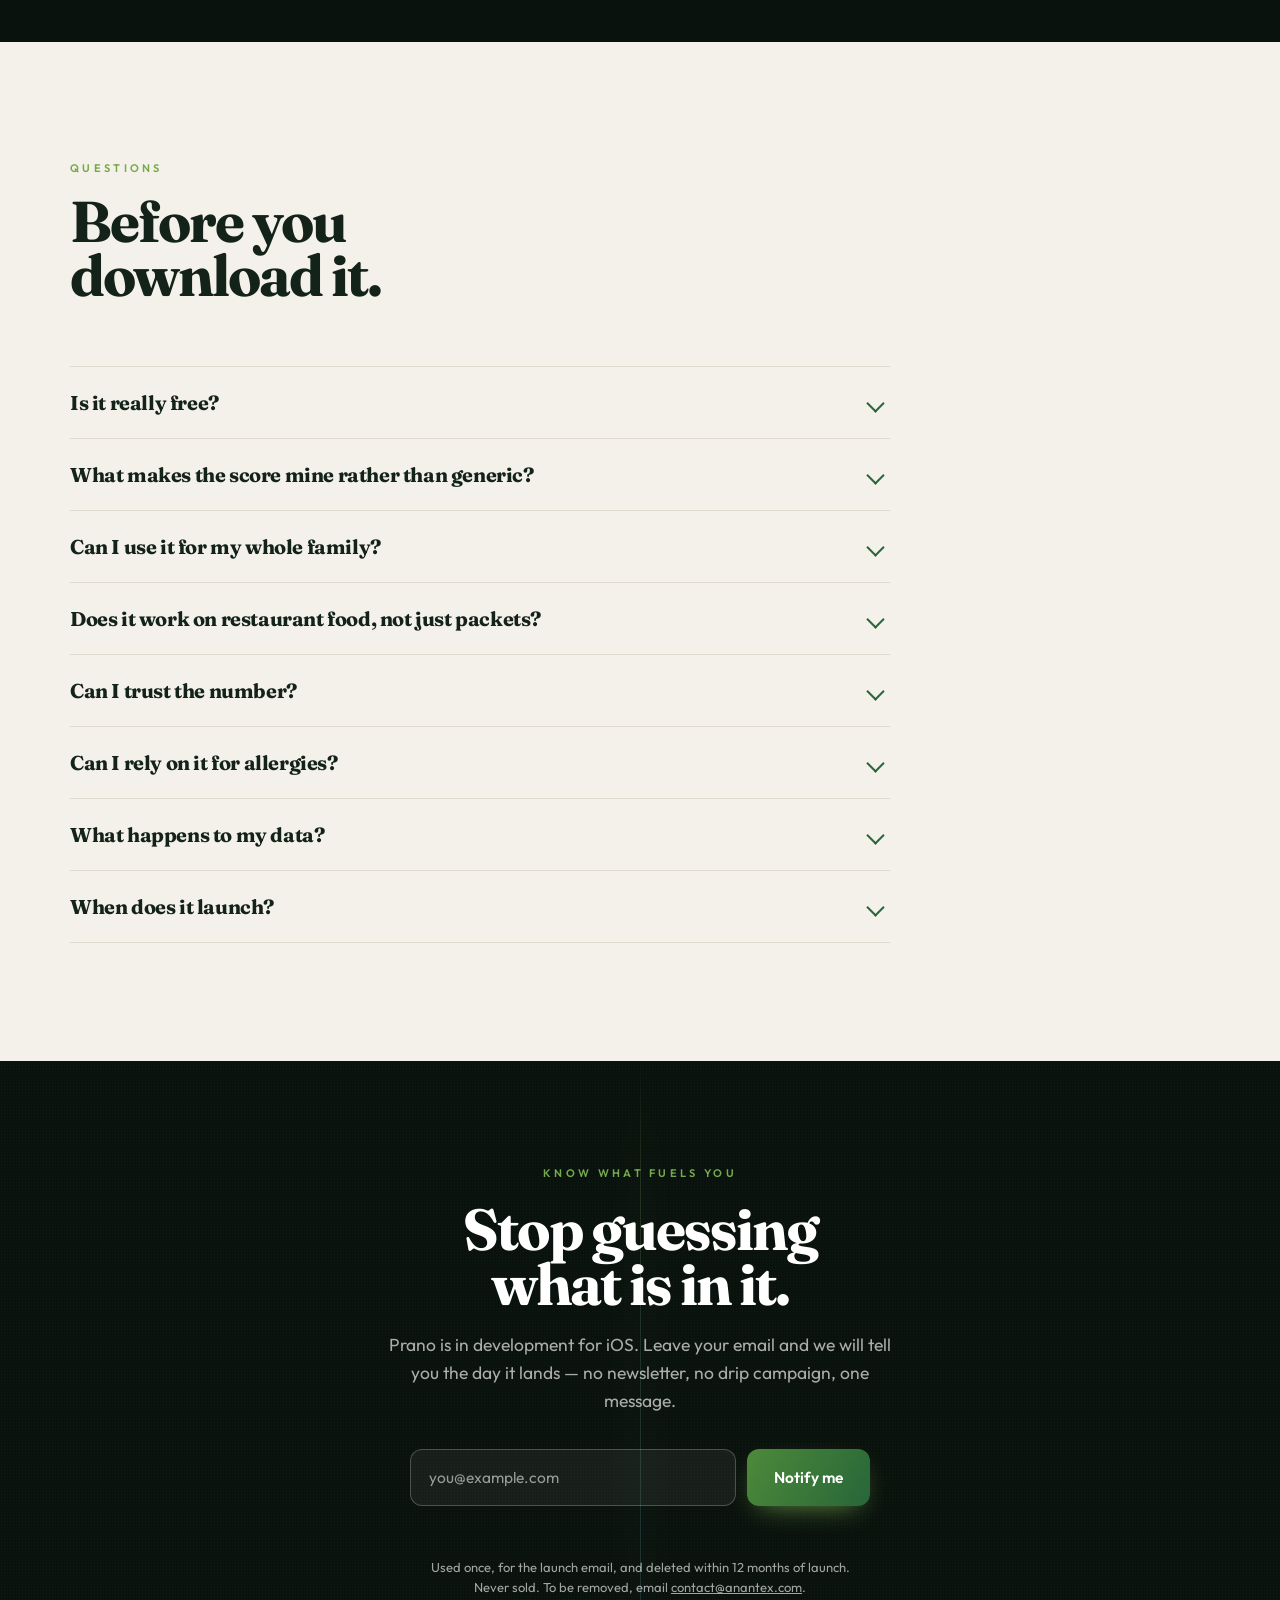
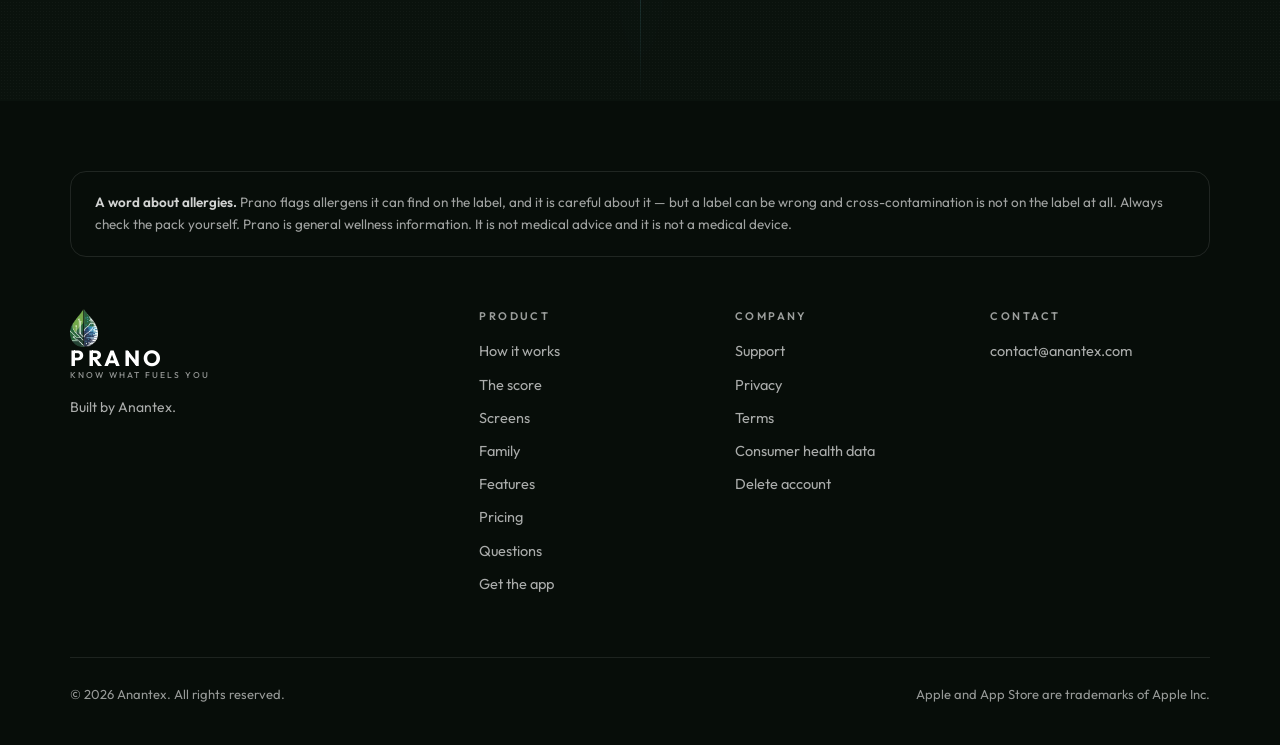
==== commit 4bd2eee5: "Kill the font-swap layout shift: metric-matched Outfit fallback (CLS 0.055 to 0.0007)" ====
--- a/index.html
+++ b/index.html
@@ -33,6 +33,7 @@
 <style>
 @font-face{font-family:'Fraunces';font-style:normal;font-weight:400 900;font-display:swap;src:url(/assets/fonts/fraunces-latin.woff2) format('woff2')}
 @font-face{font-family:'Outfit';font-style:normal;font-weight:100 900;font-display:swap;src:url(/assets/fonts/outfit-latin.woff2) format('woff2')}
+@font-face{font-family:'Outfit Fallback';src:local('Arial'),local('Helvetica Neue'),local('Roboto'),local('Liberation Sans');size-adjust:98.66%;ascent-override:101.36%;descent-override:26.35%;line-gap-override:0%}
 :root{
   --green:#276639; --green-dp:#174024; --leaf:#74AA4C; --leaf-lt:#9BD070;
   --navy:#2D3750; --blue:#328DB9; --cyan:#44A8C3; --cyan-lt:#6FD3E4;
@@ -44,7 +45,7 @@
 *{box-sizing:border-box}
 html{-webkit-text-size-adjust:100%;scroll-behavior:smooth}
 body{margin:0;background:var(--paper);color:var(--txt);overflow-x:hidden;
-  font-family:'Outfit',-apple-system,BlinkMacSystemFont,'Segoe UI',sans-serif;
+  font-family:'Outfit','Outfit Fallback',-apple-system,BlinkMacSystemFont,'Segoe UI',sans-serif;
   font-size:17px;line-height:1.6;font-weight:400;
   -webkit-font-smoothing:antialiased}
 a{color:inherit;text-decoration:none}
@@ -190,6 +191,7 @@
 .bigring svg{transform:rotate(-90deg);width:100%;height:100%}
 .bigring .val{position:absolute;inset:0;display:flex;flex-direction:column;align-items:center;justify-content:center}
 .bigring .val b{font-family:'Fraunces',serif;font-weight:700;font-size:96px;letter-spacing:-.05em;line-height:1;
+  display:inline-block;min-width:2.1ch;text-align:center;font-variant-numeric:tabular-nums;font-feature-settings:'tnum' 1;
   background:linear-gradient(120deg,var(--leaf-lt),var(--cyan-lt));-webkit-background-clip:text;background-clip:text;color:transparent}
 .bigring .val span{font-size:10.5px;letter-spacing:.3em;text-transform:uppercase;color:rgba(255,255,255,.62);margin-top:9px;font-weight:600}
 .caps{border:1px solid rgba(255,255,255,.1);border-radius:18px;overflow:hidden;margin-top:8px}
@@ -521,7 +523,7 @@
                     style="transition:stroke-dashoffset 1.6s cubic-bezier(.2,.8,.3,1)"/>
                 </svg>
                 <div style="position:absolute;inset:0;display:flex;flex-direction:column;align-items:center;justify-content:center">
-                  <b id="hNum" style="font-family:'Fraunces',serif;font-size:44px;letter-spacing:-.04em;line-height:1;color:#276639">0</b>
+                  <b id="hNum" style="font-family:'Fraunces',serif;font-size:44px;letter-spacing:-.04em;line-height:1;color:#276639;display:inline-block;min-width:2.1ch;text-align:center;font-variant-numeric:tabular-nums;font-feature-settings:'tnum' 1">0</b>
                   <span style="font-size:8.5px;letter-spacing:.2em;color:#5E6D63;margin-top:3px;font-weight:600">OUT OF 100</span>
                 </div>
               </div>
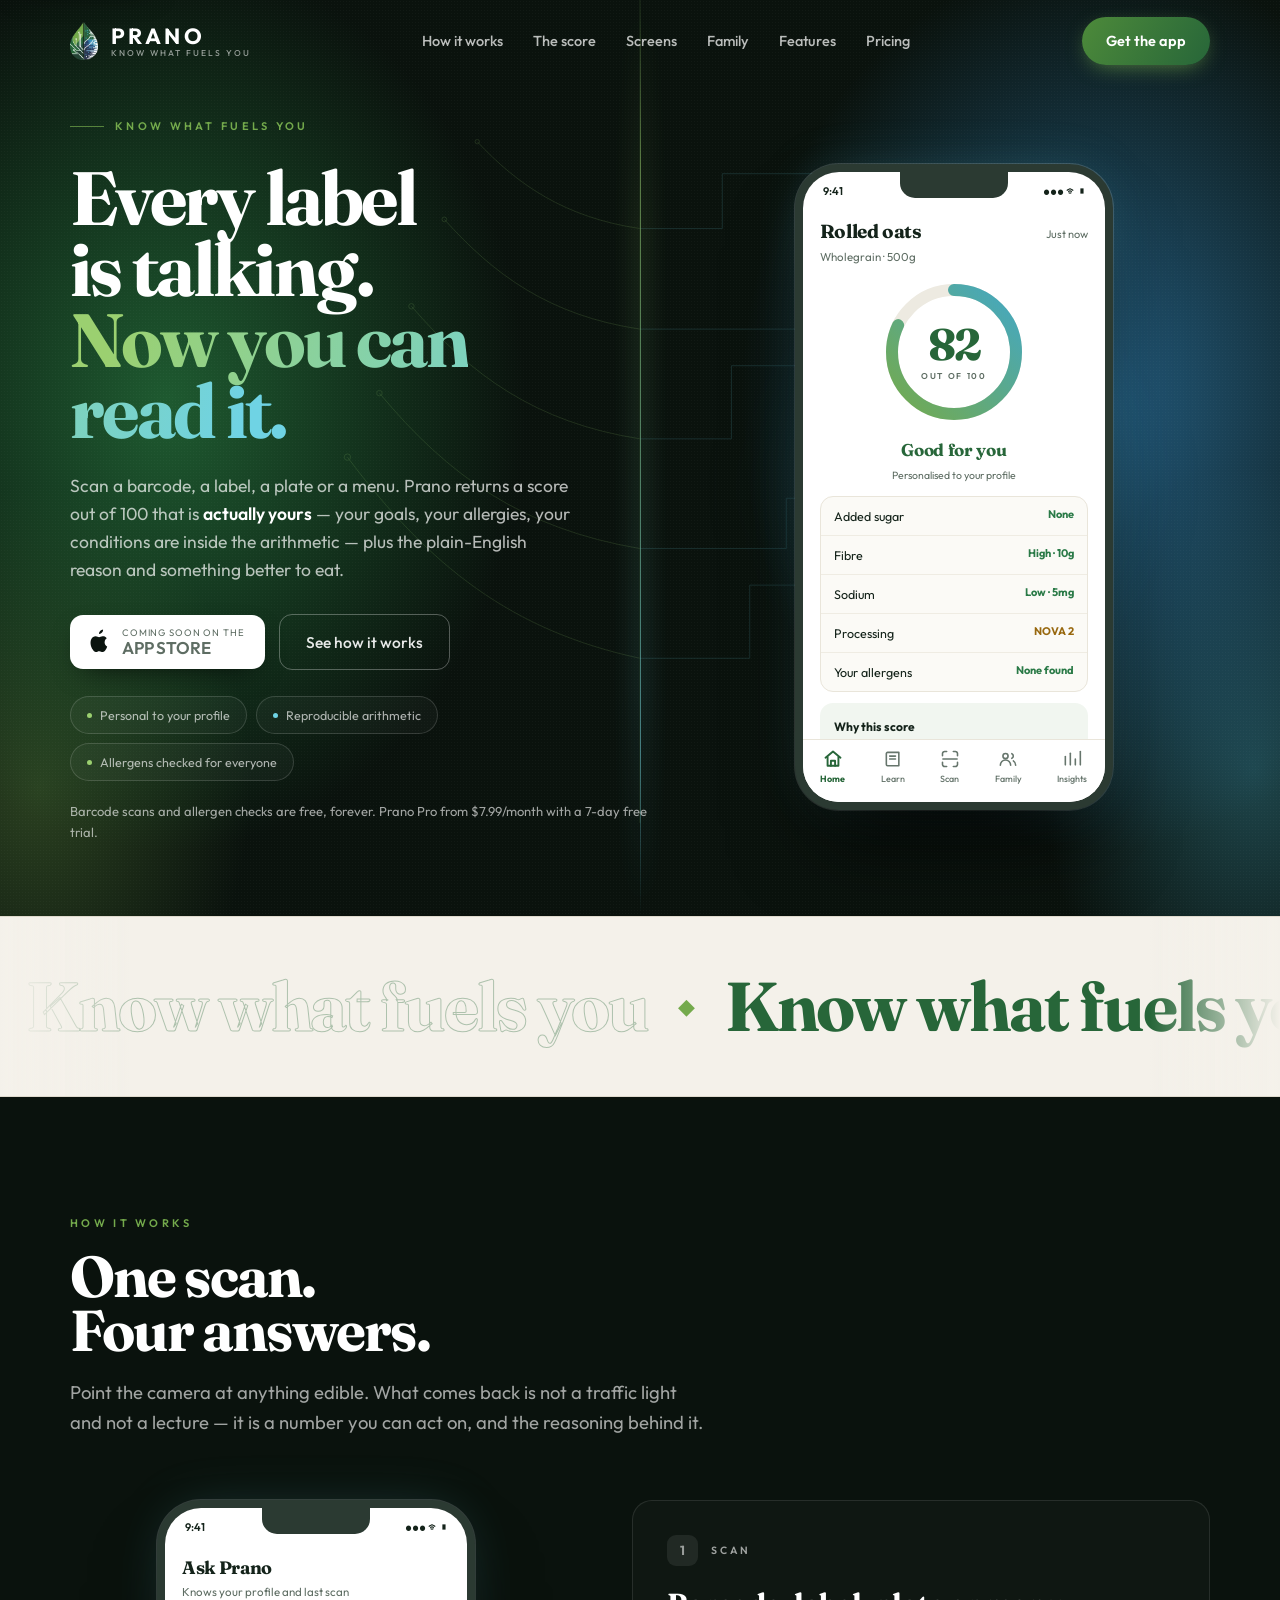
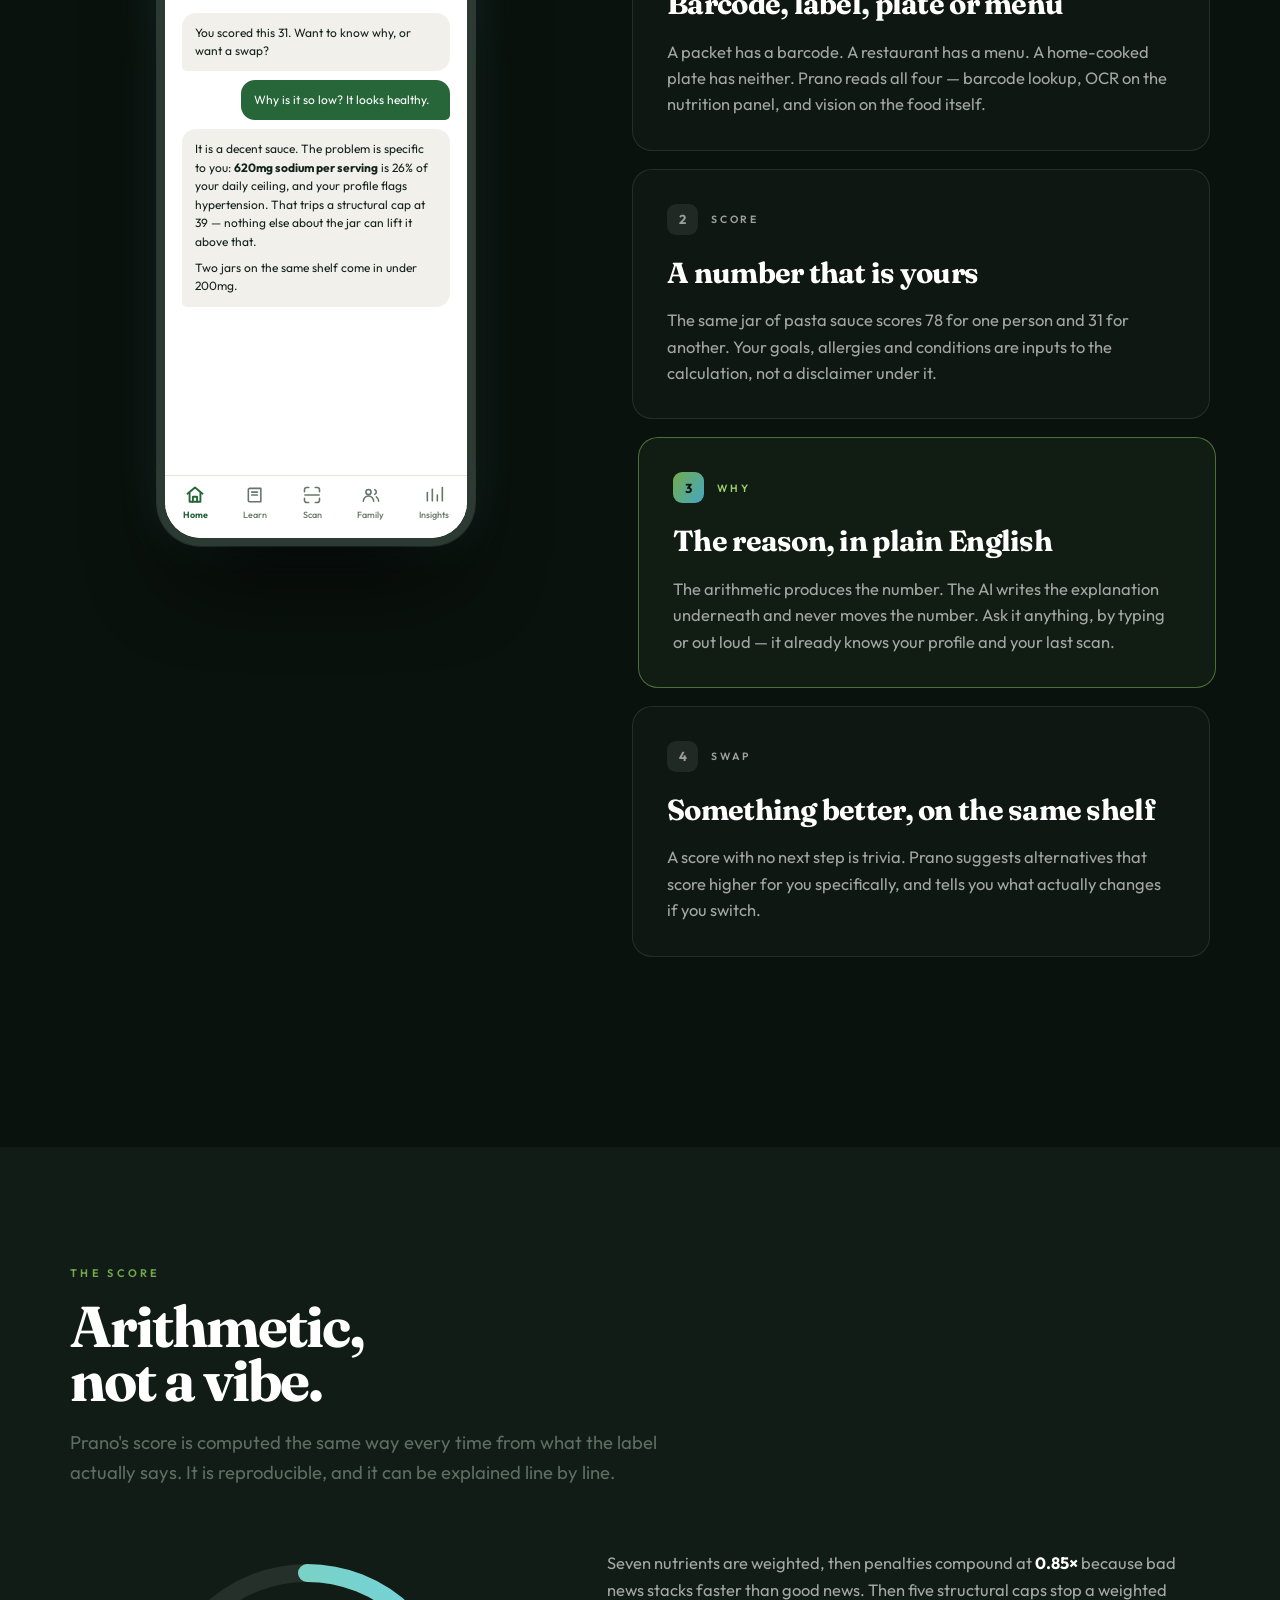
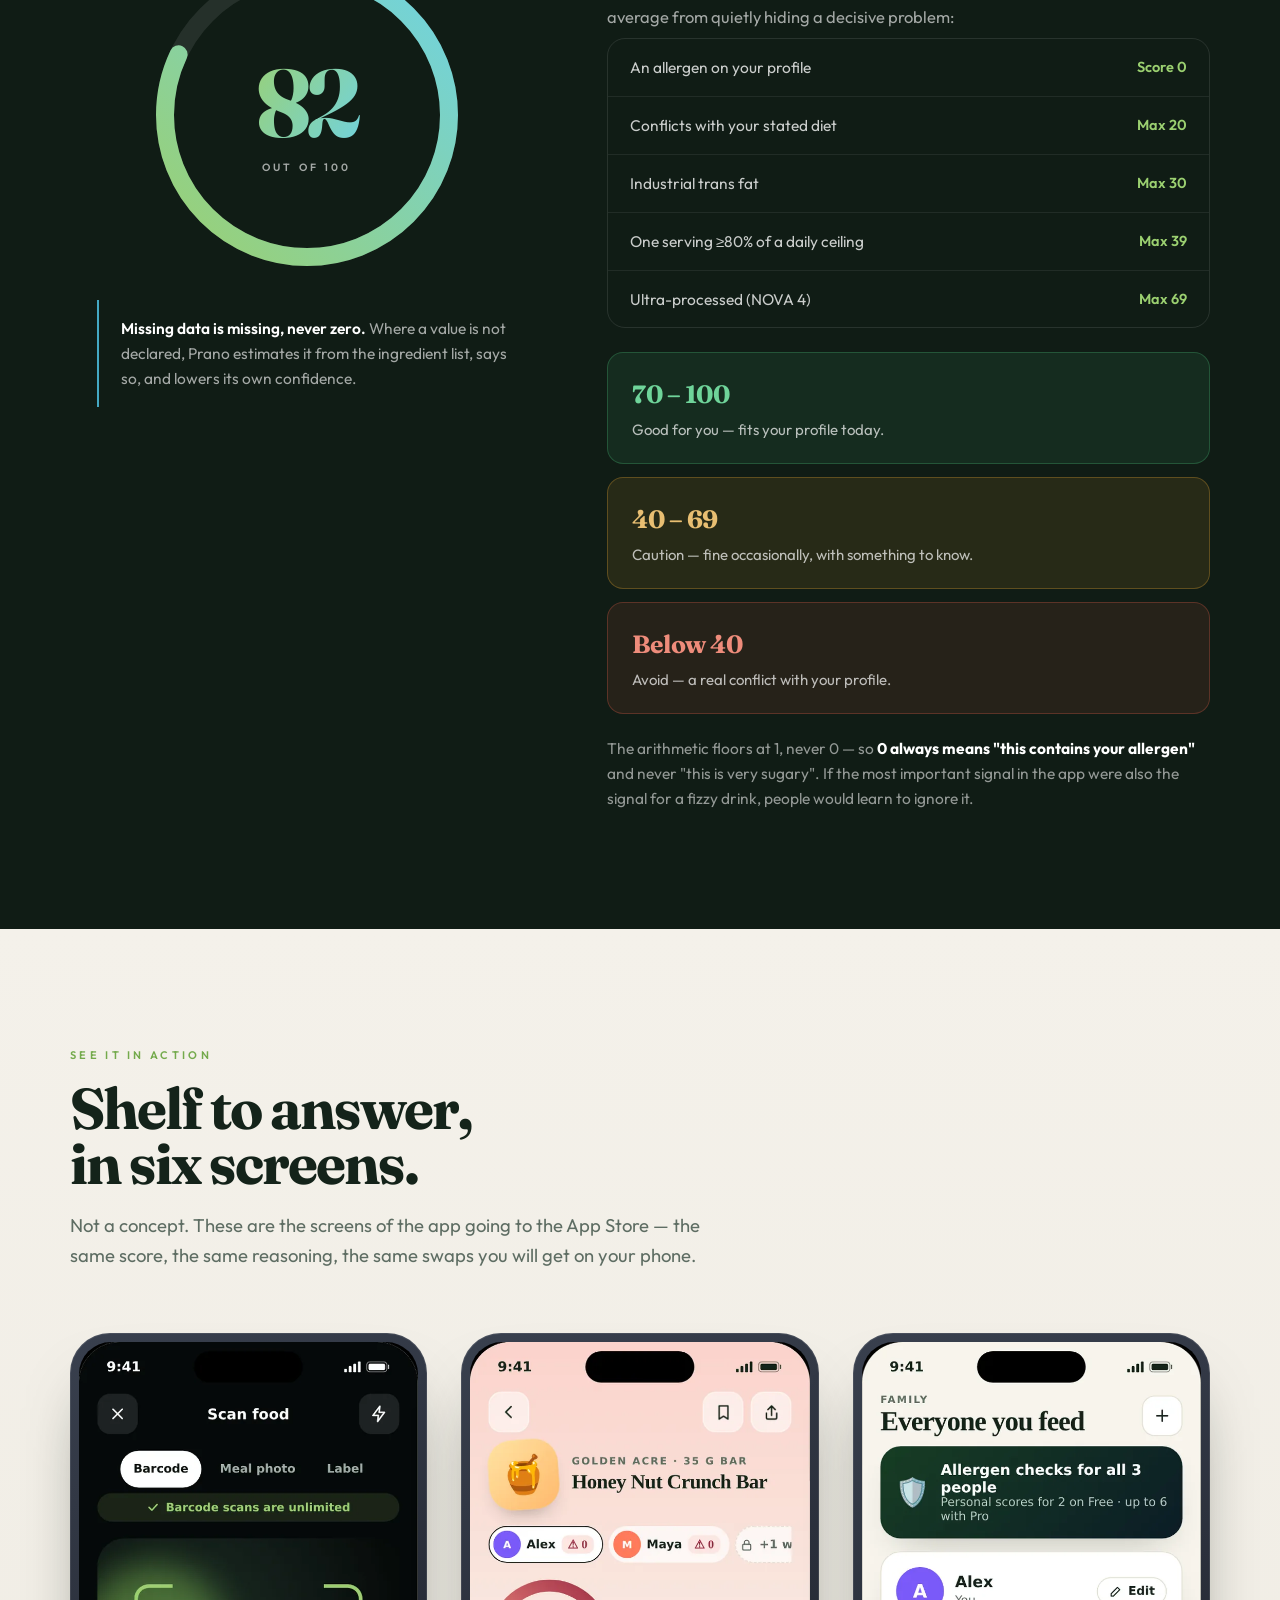
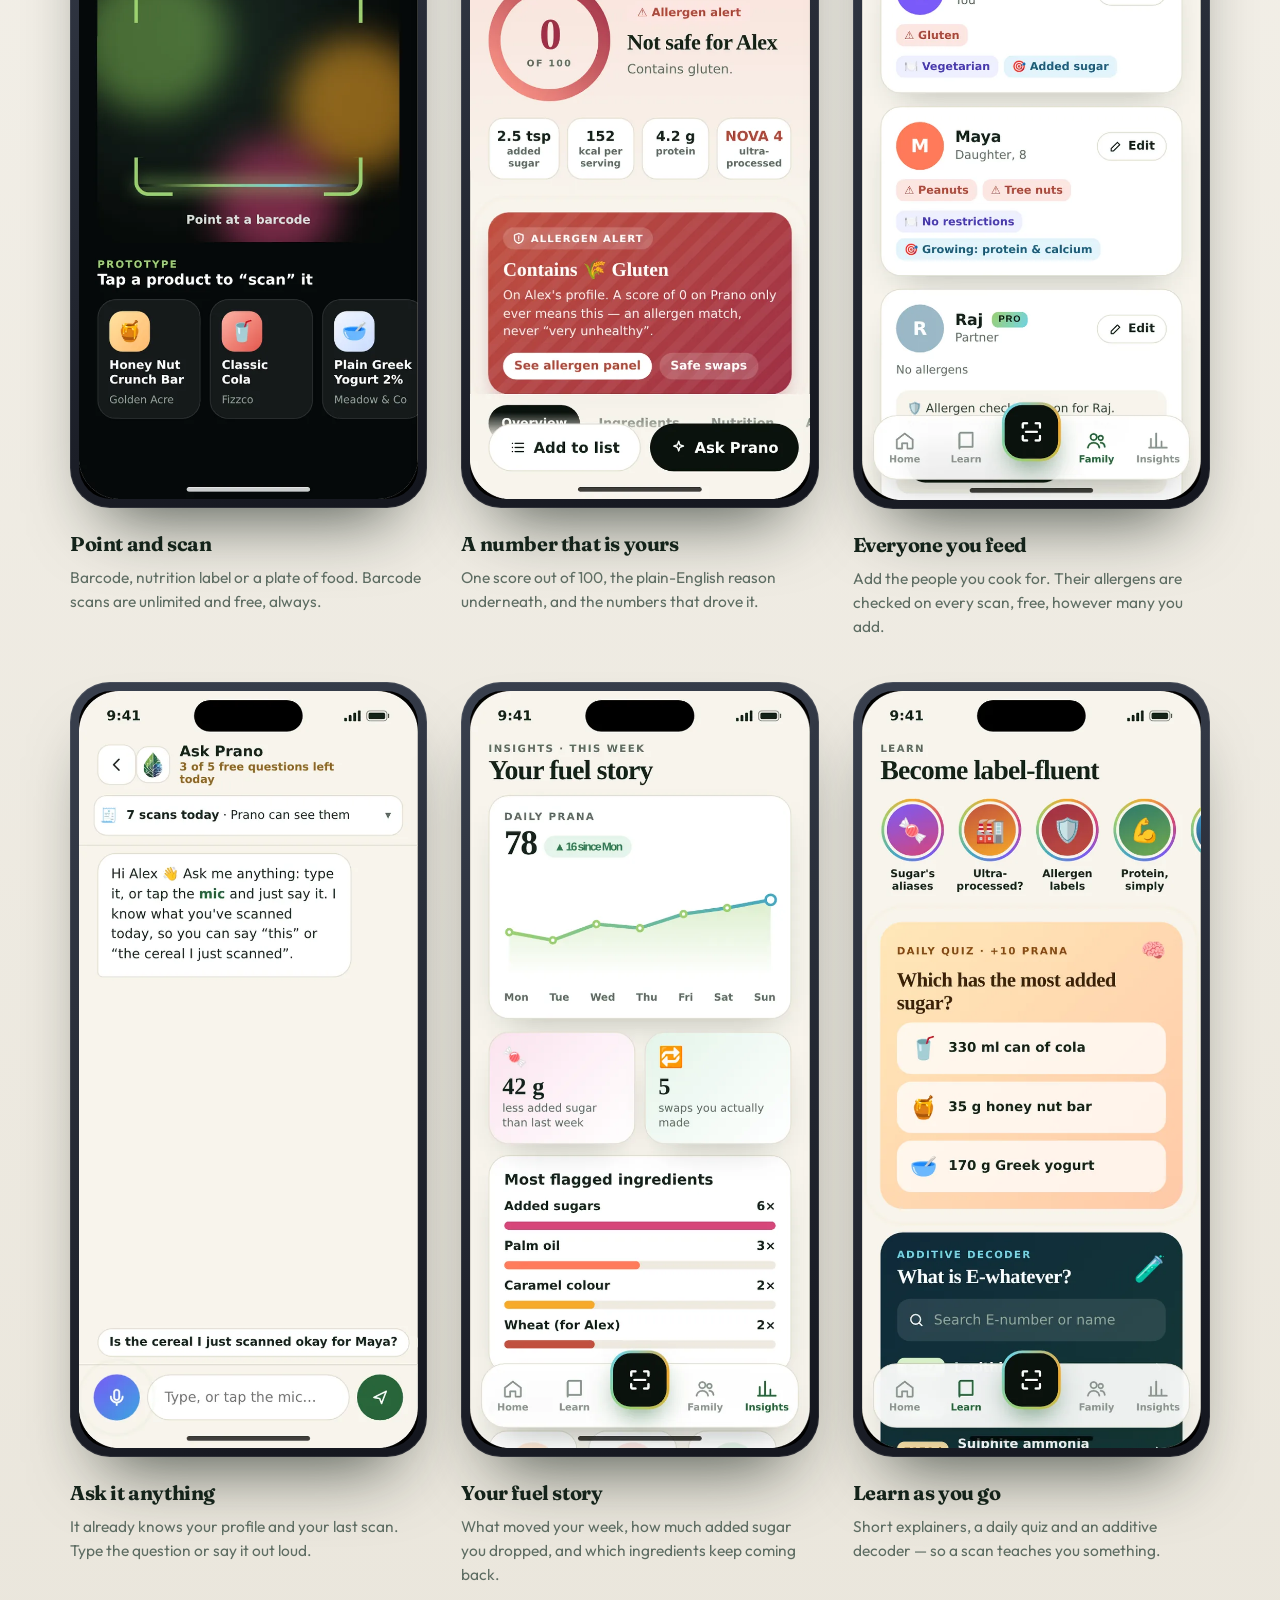
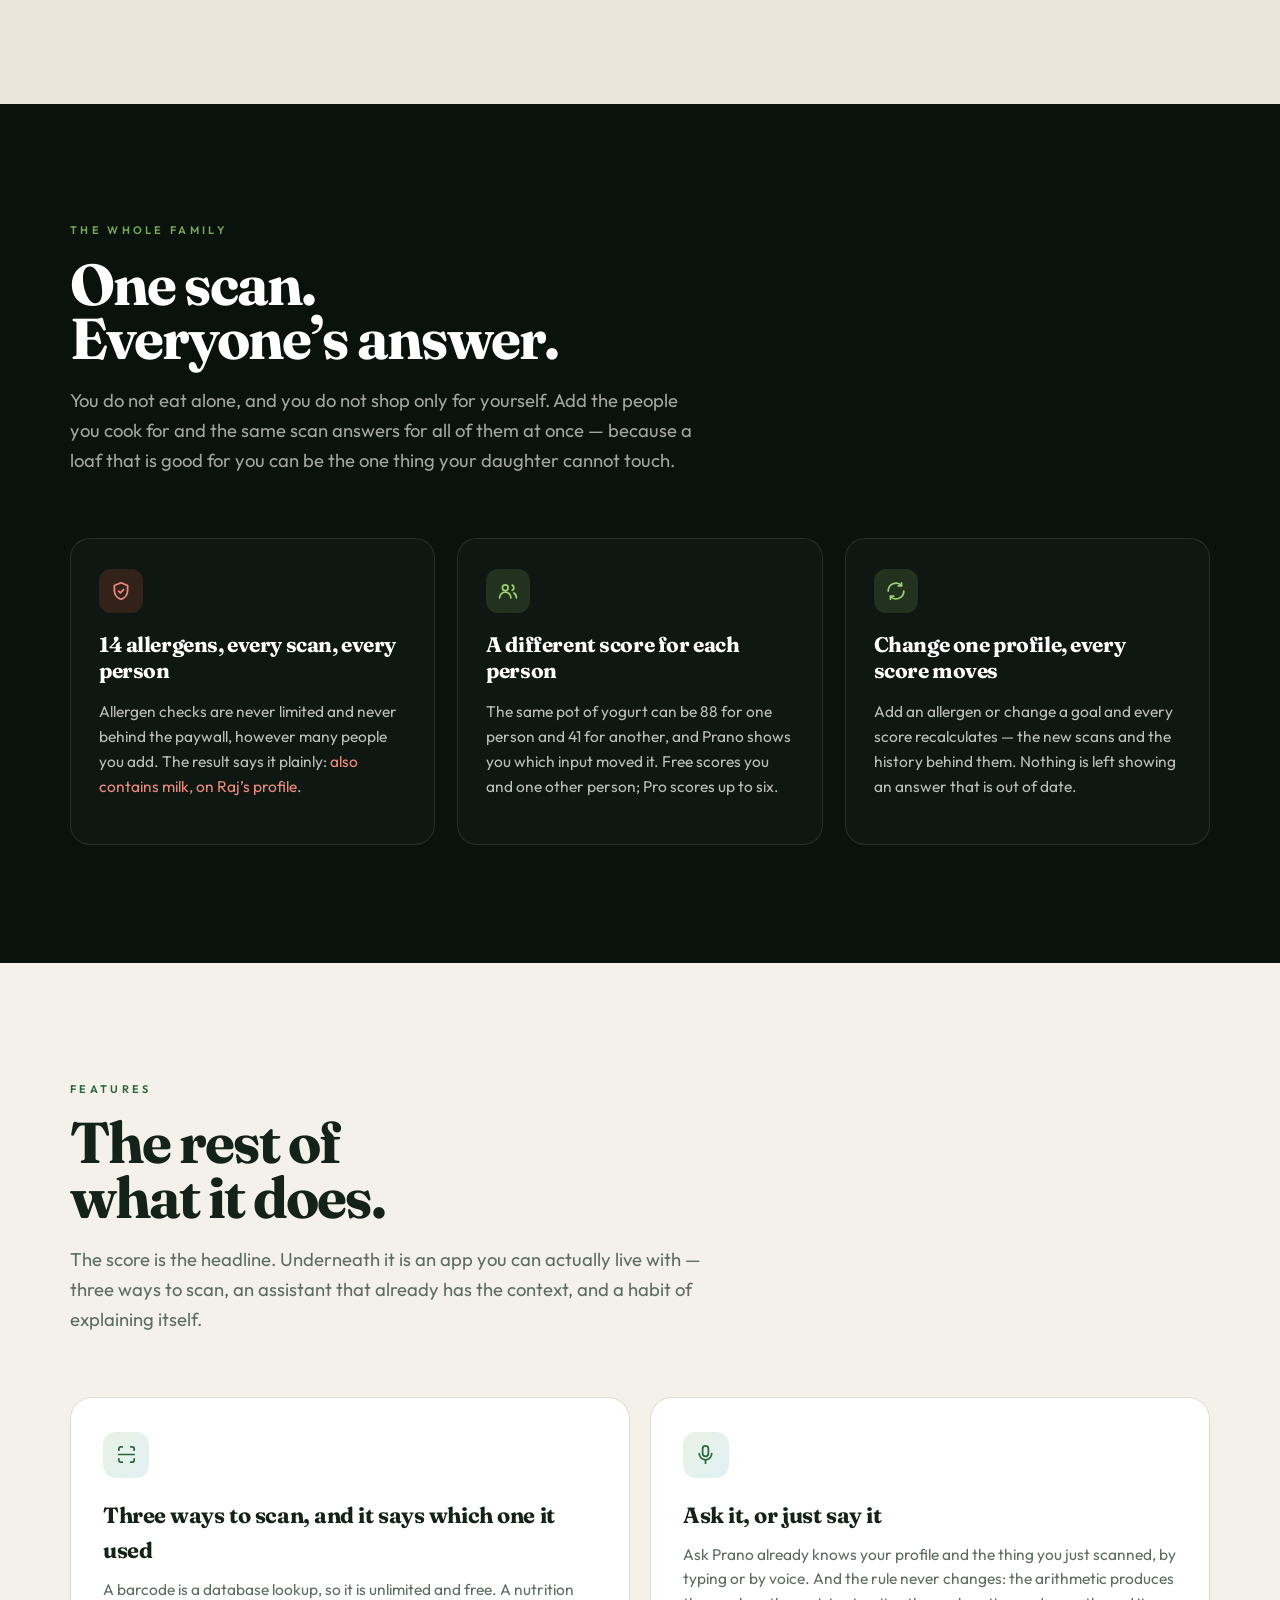
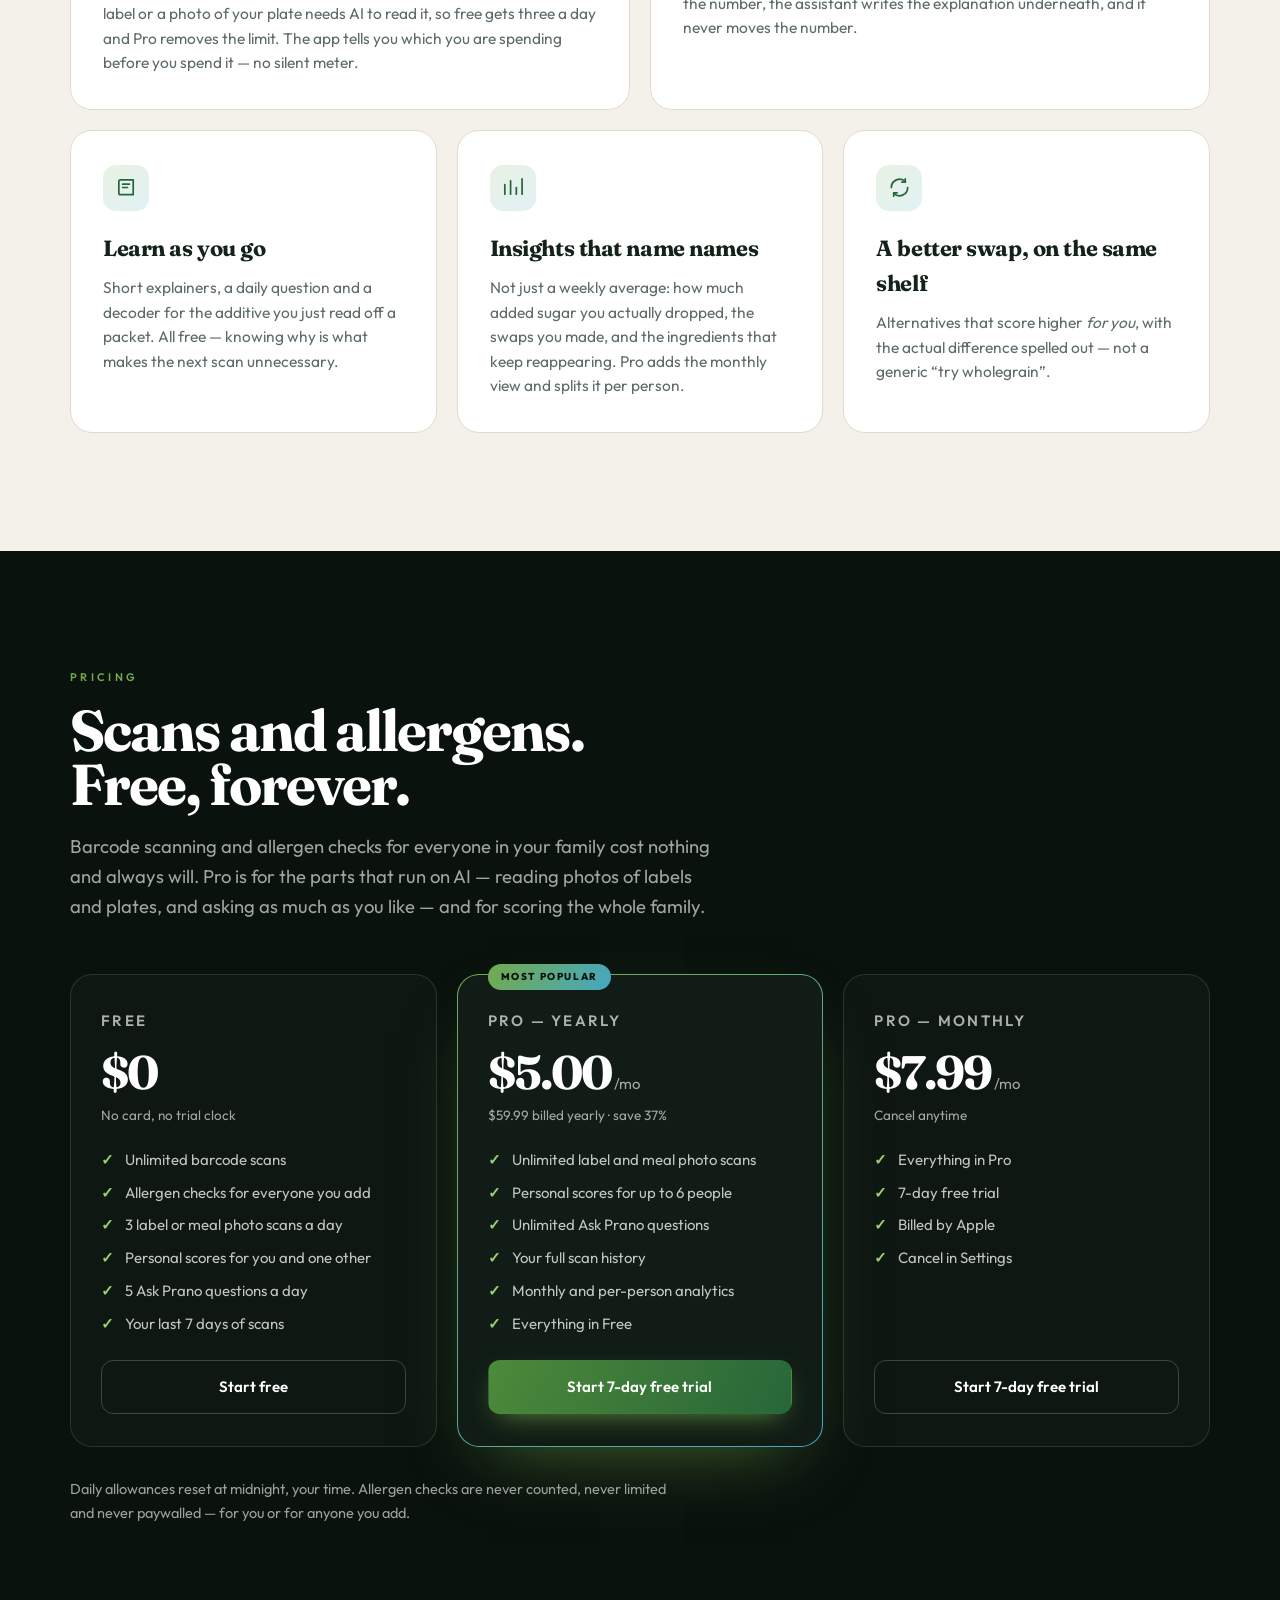
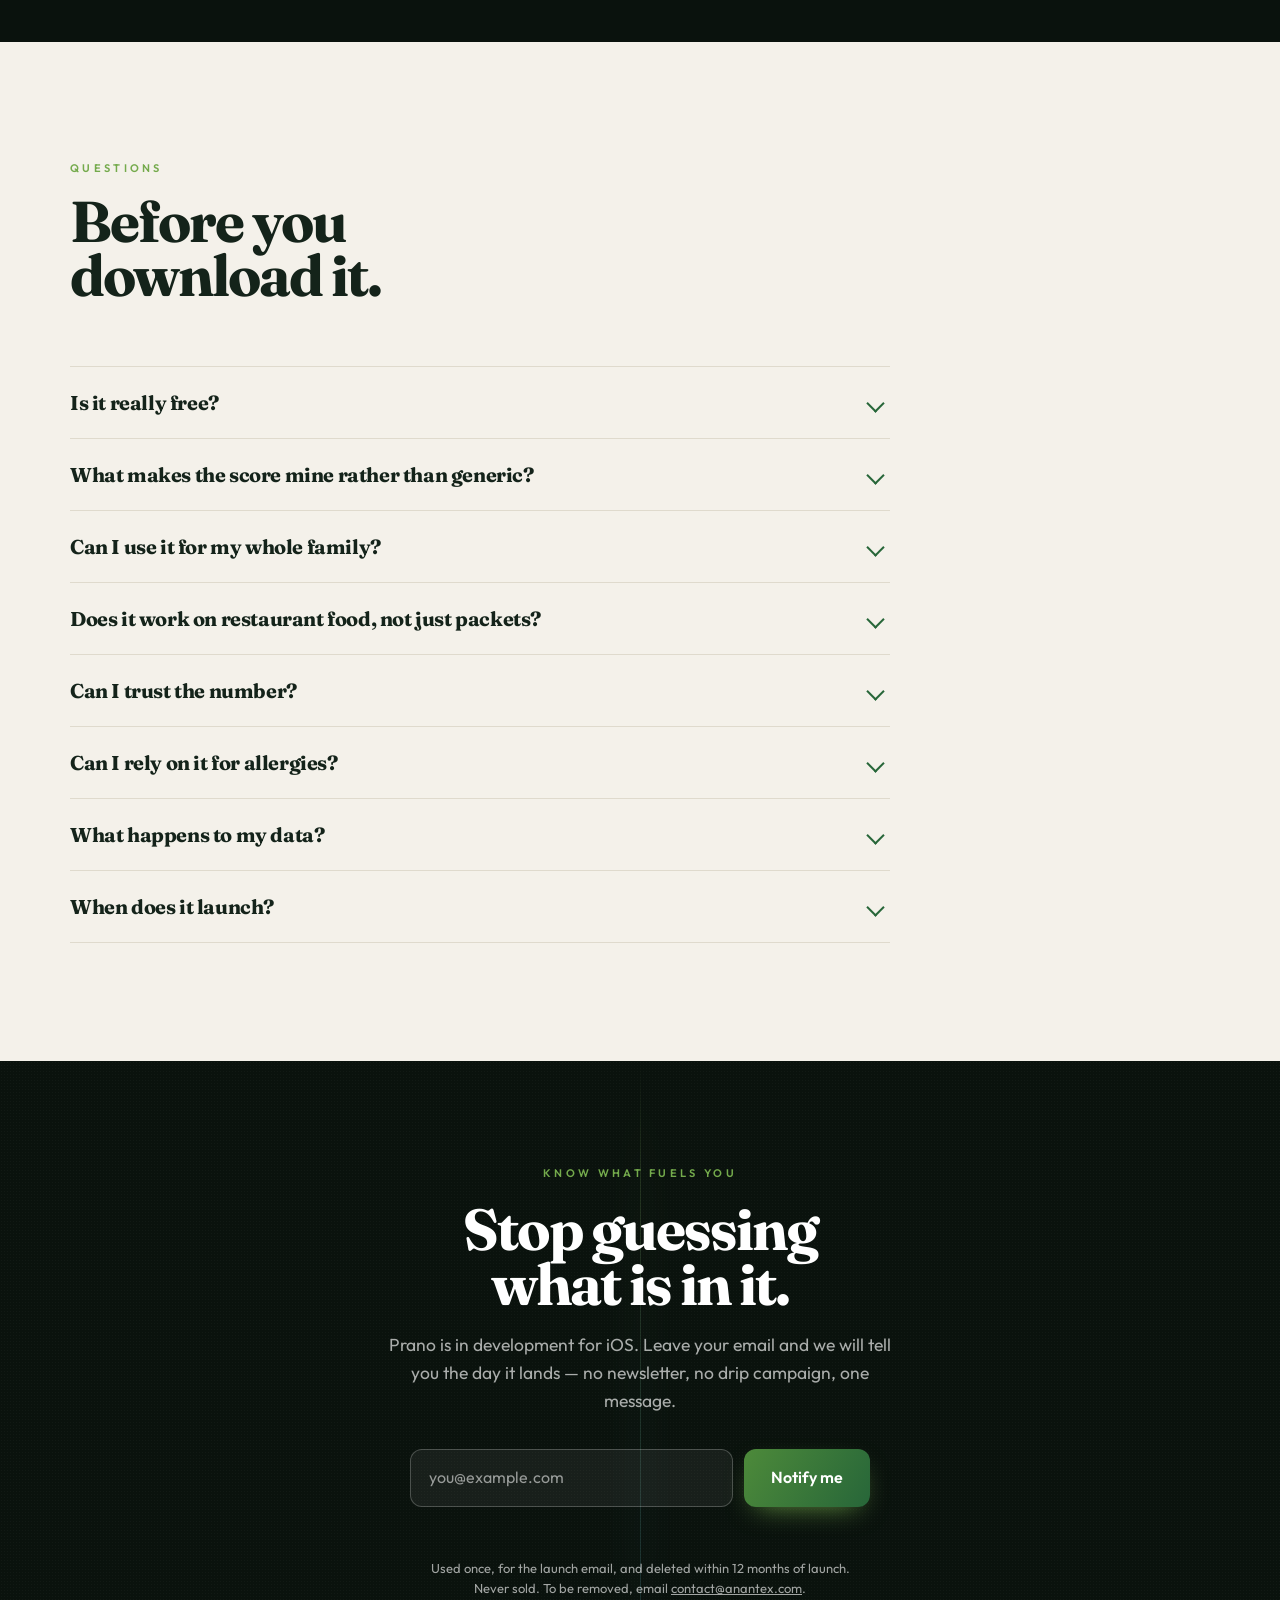
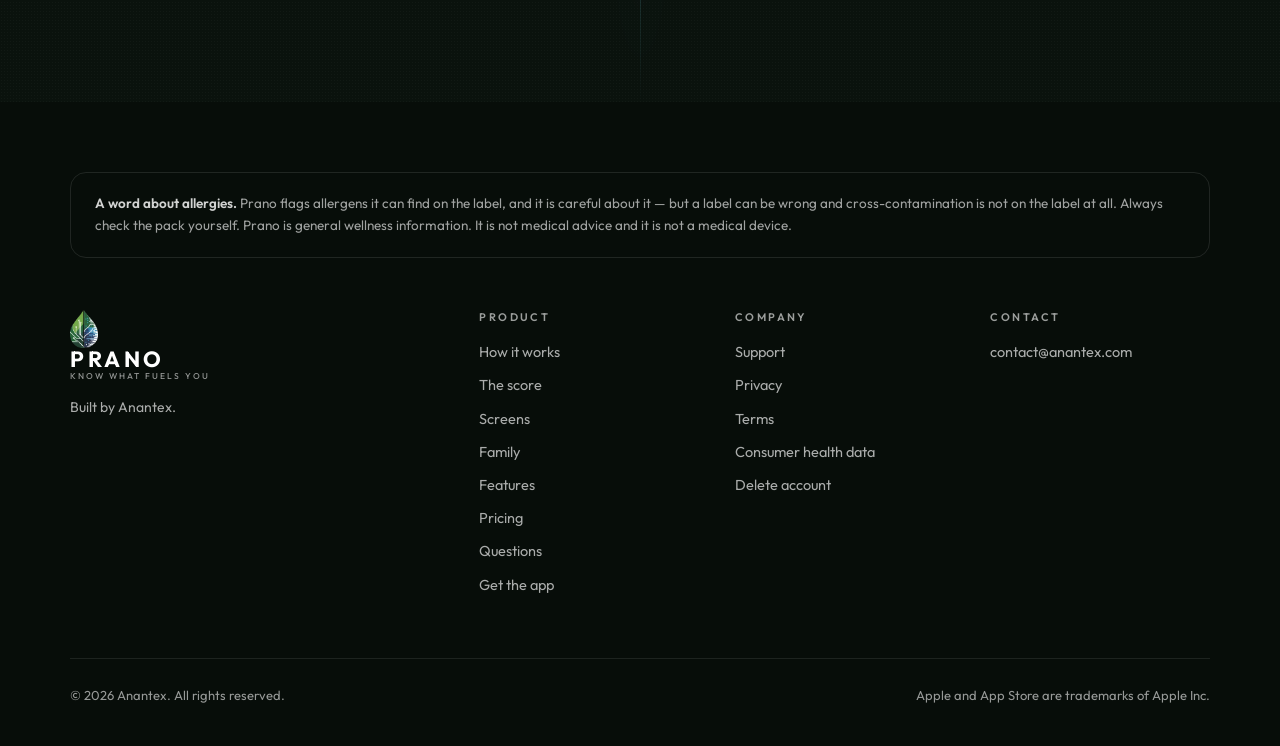
==== commit 842192e8: "Mobile: stop iOS zooming the email field, pin the body behind the menu, fit the menu on phones" ====
--- a/index.html
+++ b/index.html
@@ -256,10 +256,10 @@
 .ctain p{margin:20px auto 0;color:rgba(255,255,255,.65);font-size:17.5px;max-width:520px}
 .form{display:flex;gap:11px;margin:34px auto 0;max-width:460px}
 .form input{flex:1;border:1px solid rgba(255,255,255,.22);background:rgba(255,255,255,.06);color:#fff;
-  border-radius:12px;padding:15px 18px;font:inherit;font-size:15.5px;outline:none;transition:.25s}
+  border-radius:12px;padding:15px 18px;font:inherit;font-size:16px;outline:none;transition:.25s}
 .form input::placeholder{color:rgba(255,255,255,.55)}
 .form input:focus{border-color:var(--leaf-lt);background:rgba(255,255,255,.1)}
-.form button{border:0;border-radius:12px;padding:15px 27px;font:inherit;font-weight:600;font-size:15.5px;cursor:pointer;
+.form button{border:0;border-radius:12px;padding:15px 27px;font:inherit;font-weight:600;font-size:16px;cursor:pointer;
   background:linear-gradient(120deg,#4D8A3A,var(--green));color:#fff;transition:.25s;
   box-shadow:0 10px 28px -12px rgba(116,170,76,.9)}
 .form button:hover{transform:translateY(-2px)}
@@ -300,11 +300,12 @@
 .mnav a small{display:block;font-family:'Outfit',sans-serif;font-weight:400;font-size:13.5px;letter-spacing:0;
   color:rgba(255,255,255,.55);margin-top:3px}
 .mnav .mcta{margin-top:26px;border:0;text-align:center;background:linear-gradient(120deg,#4D8A3A,var(--green));
-  border-radius:14px;font-size:17px;font-family:'Outfit',sans-serif;font-weight:600;padding:16px}
+  border-radius:14px;font-size:17px;font-family:'Outfit',sans-serif;font-weight:600;padding:16px;
+  position:sticky;bottom:0;flex:none;box-shadow:0 10px 26px -12px rgba(10,18,13,.95)}
 .mnav .mfoot{margin-top:auto;padding-top:26px;font-size:13.5px;color:rgba(255,255,255,.45)}
 .mnav .mfoot a{font-family:'Outfit',sans-serif;font-size:13.5px;font-weight:500;border:0;padding:0;display:inline;
   color:rgba(255,255,255,.7);text-decoration:underline}
-body.locked{overflow:hidden}
+body.locked{position:fixed;left:0;right:0;width:100%;overflow:hidden}
 
 /* ---------- screenshots ---------- */
 .shots{background:linear-gradient(180deg,var(--paper),var(--paper-2))}
@@ -368,7 +369,7 @@
   nav .wrap{gap:12px}
   .shotgrid{grid-template-columns:1fr;max-width:330px;margin:0 auto;gap:44px}
   .faqlist summary{font-size:18px;padding-right:38px}
-  .totop{right:16px;bottom:16px;width:46px;height:46px}
+  .totop{right:16px;bottom:20px;width:46px;height:46px}
 }
 
 /* ---------- accessibility layer ---------- */
@@ -419,6 +420,21 @@
   nav .ncta{display:none}
   .phone{width:246px;height:506px;border-width:6px;border-radius:36px}
   .shotgrid{max-width:246px}
+}
+
+@media (max-height:820px){
+  .mnav{padding-top:80px;padding-bottom:24px}
+  .mnav a{font-size:23px;padding:9px 0}
+  .mnav a small{font-size:12.5px;margin-top:1px}
+  .mnav .mcta{margin-top:18px;padding:13px;font-size:16px}
+  .mnav .mfoot{padding-top:18px}
+}
+@media (max-height:480px){
+  .mnav{padding-top:70px;padding-bottom:22px}
+  .mnav a{font-size:19px;padding:7px 0}
+  .mnav a small{display:none}
+  .mnav .mcta{margin-top:14px;padding:11px}
+  .mnav .mfoot{padding-top:14px}
 }
 @media (prefers-reduced-motion:reduce){
   html{scroll-behavior:auto}
@@ -931,13 +947,17 @@
 (function(){
   const burger=document.getElementById('burger'), panel=document.getElementById('mnav');
   const nav=document.getElementById('nav');
-  const open=v=>{panel.hidden=!v;burger.setAttribute('aria-expanded',v);burger.setAttribute('aria-label',v?'Close menu':'Open menu');
+  let lockY=0;
+  const open=v=>{
+    if(v){lockY=window.scrollY;document.body.style.top=(-lockY)+'px';}
+    panel.hidden=!v;burger.setAttribute('aria-expanded',v);burger.setAttribute('aria-label',v?'Close menu':'Open menu');
     document.body.classList.toggle('locked',v); nav.classList.toggle('menuopen',v);
-    if(v){panel.querySelector('a').focus();} else {burger.focus();}};
+    if(!v){document.body.style.top='';window.scrollTo(0,lockY);}
+    if(v){panel.querySelector('a').focus();} else {burger.focus({preventScroll:true});}};
   burger.addEventListener('click',()=>open(panel.hidden));
   panel.addEventListener('click',e=>{if(e.target.closest('a'))open(false);});
   addEventListener('keydown',e=>{if(e.key==='Escape'&&!panel.hidden)open(false);});
-  addEventListener('resize',()=>{if(innerWidth>620&&!panel.hidden)open(false);});
+  addEventListener('resize',()=>{if(innerWidth>820&&!panel.hidden)open(false);});
 })();
 
 /* back to top */
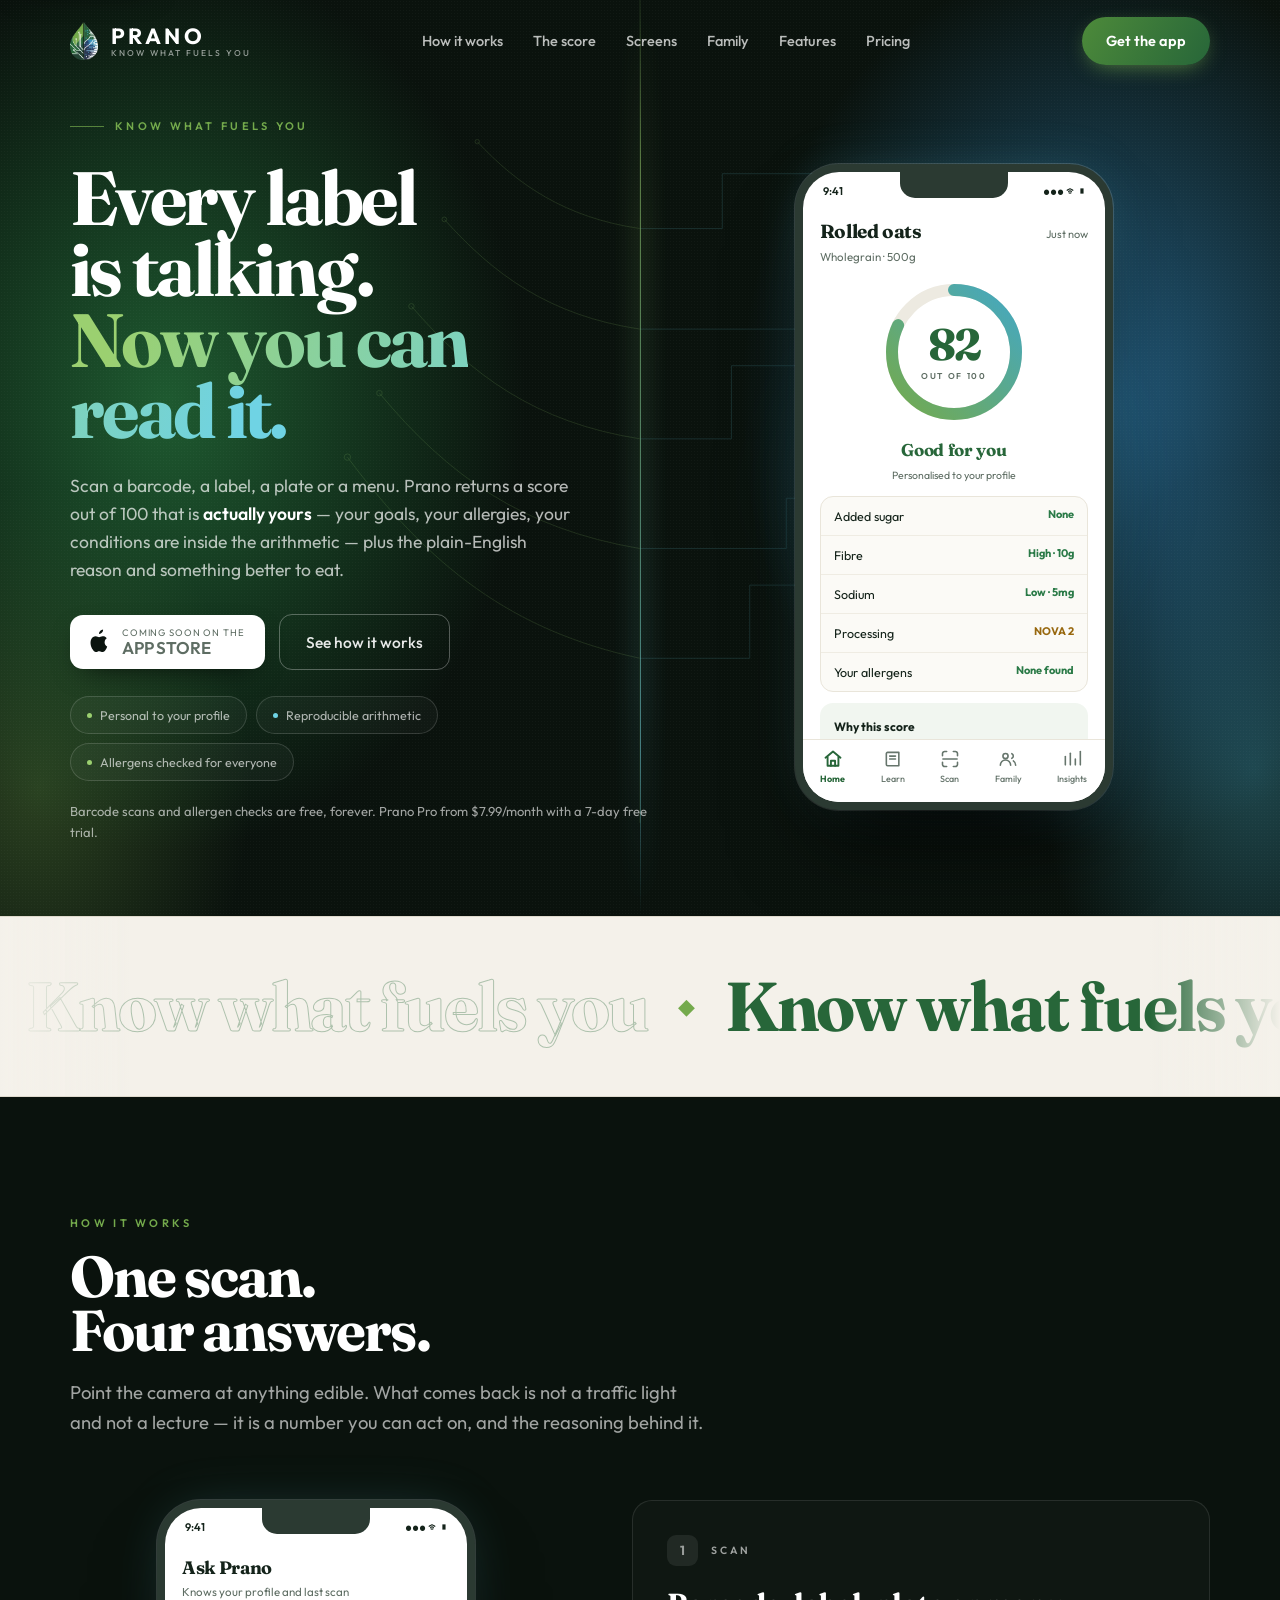
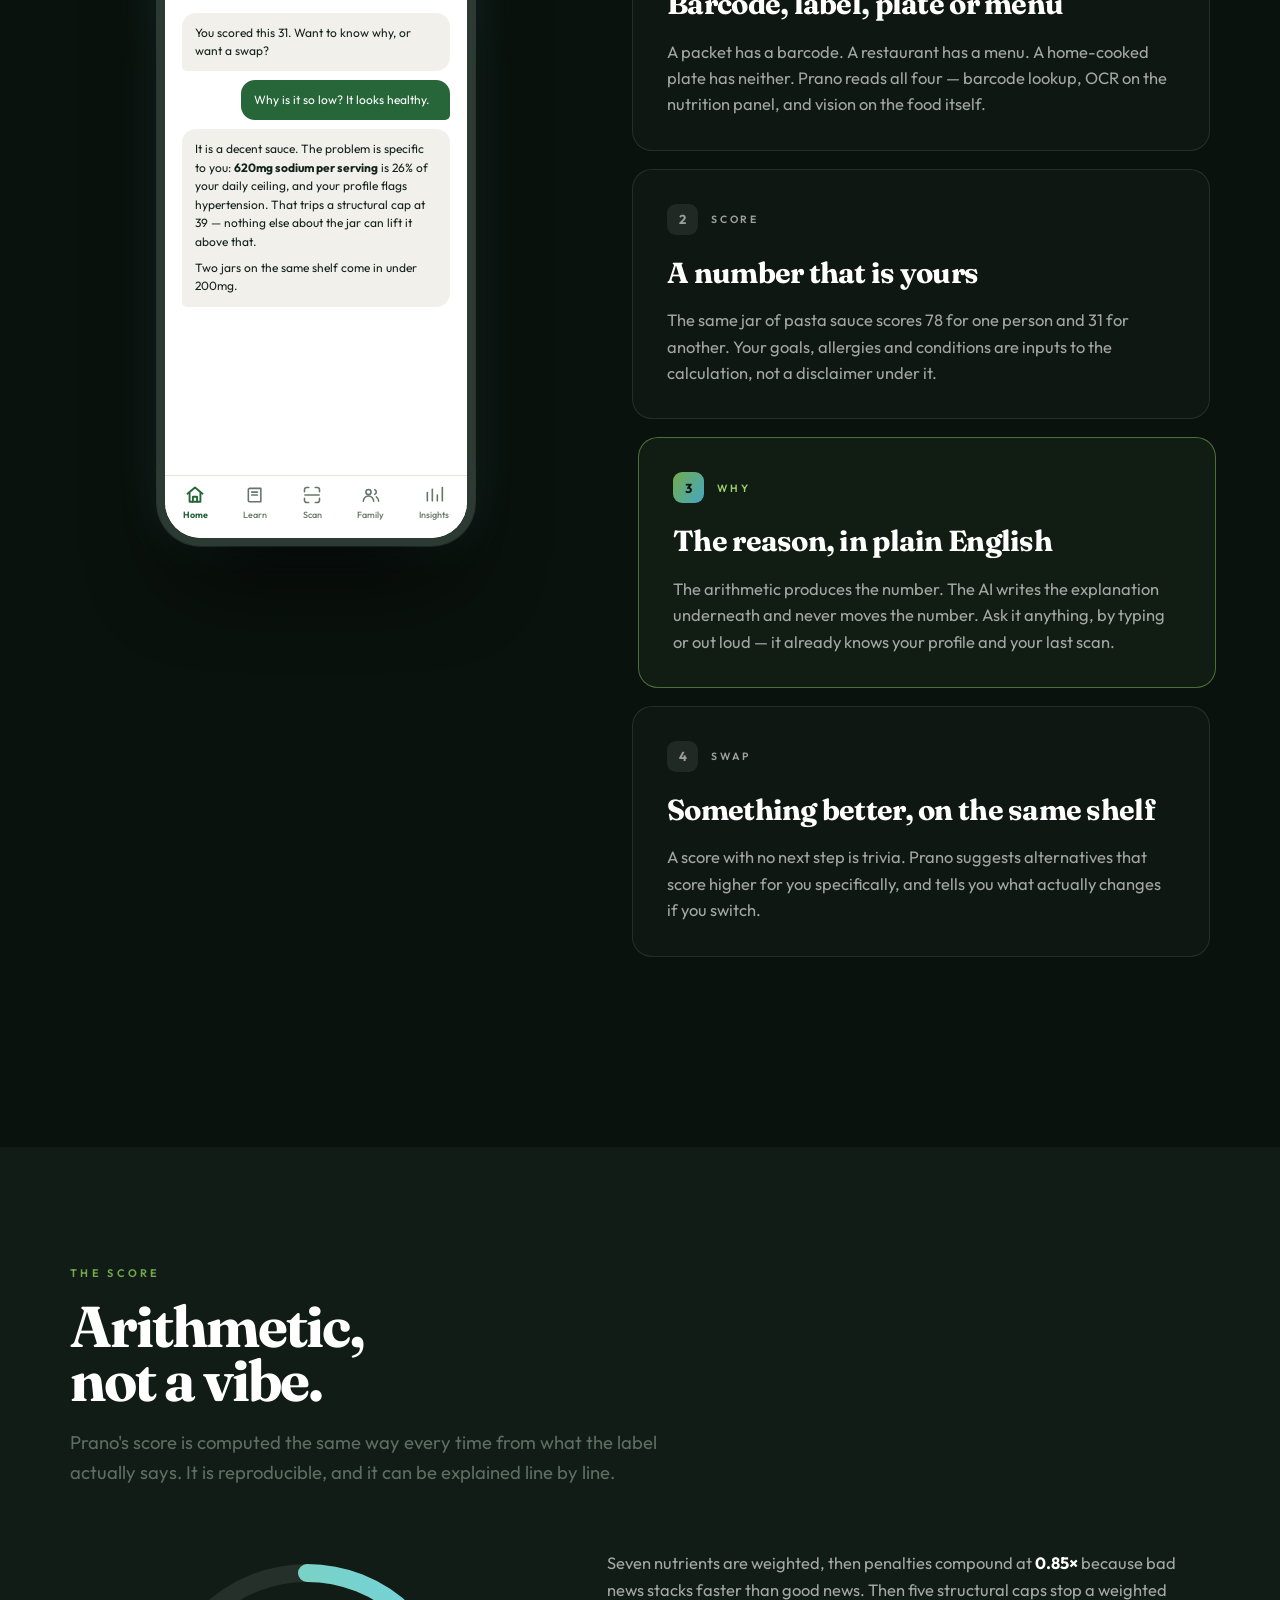
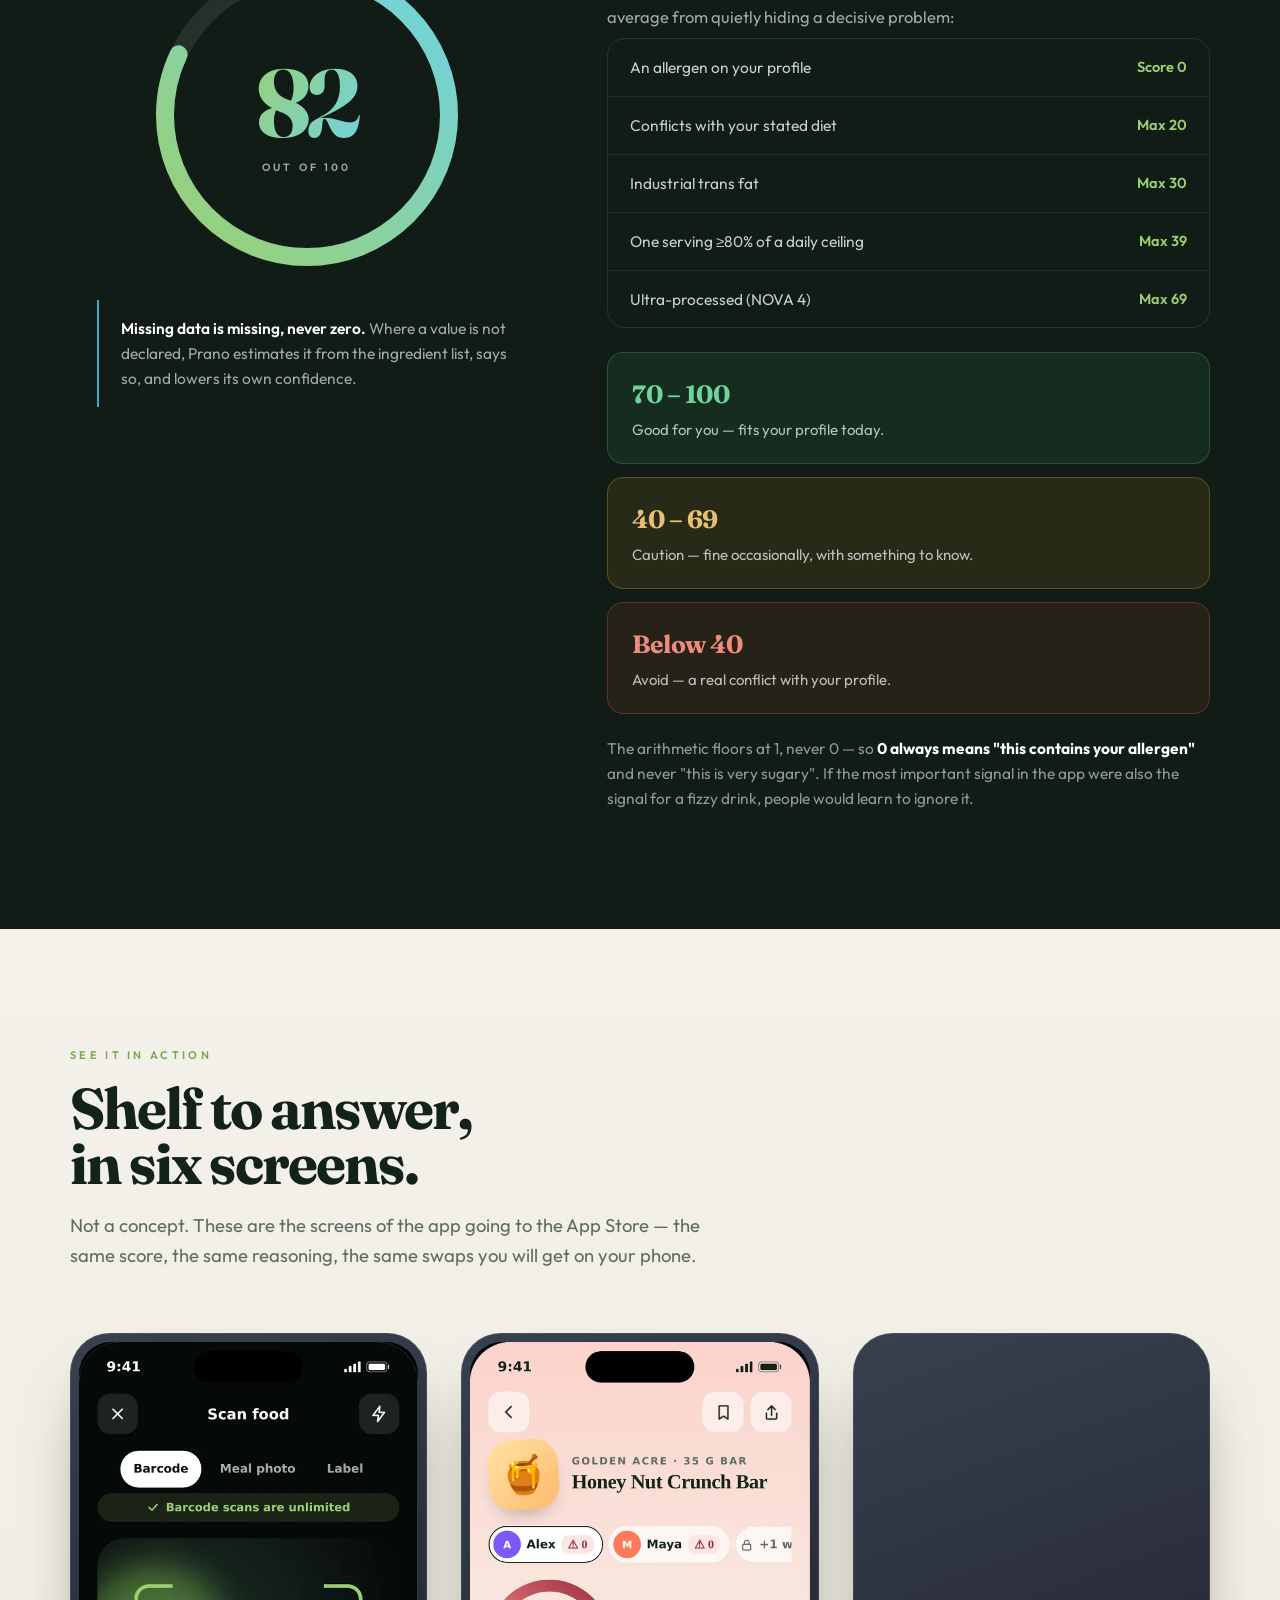
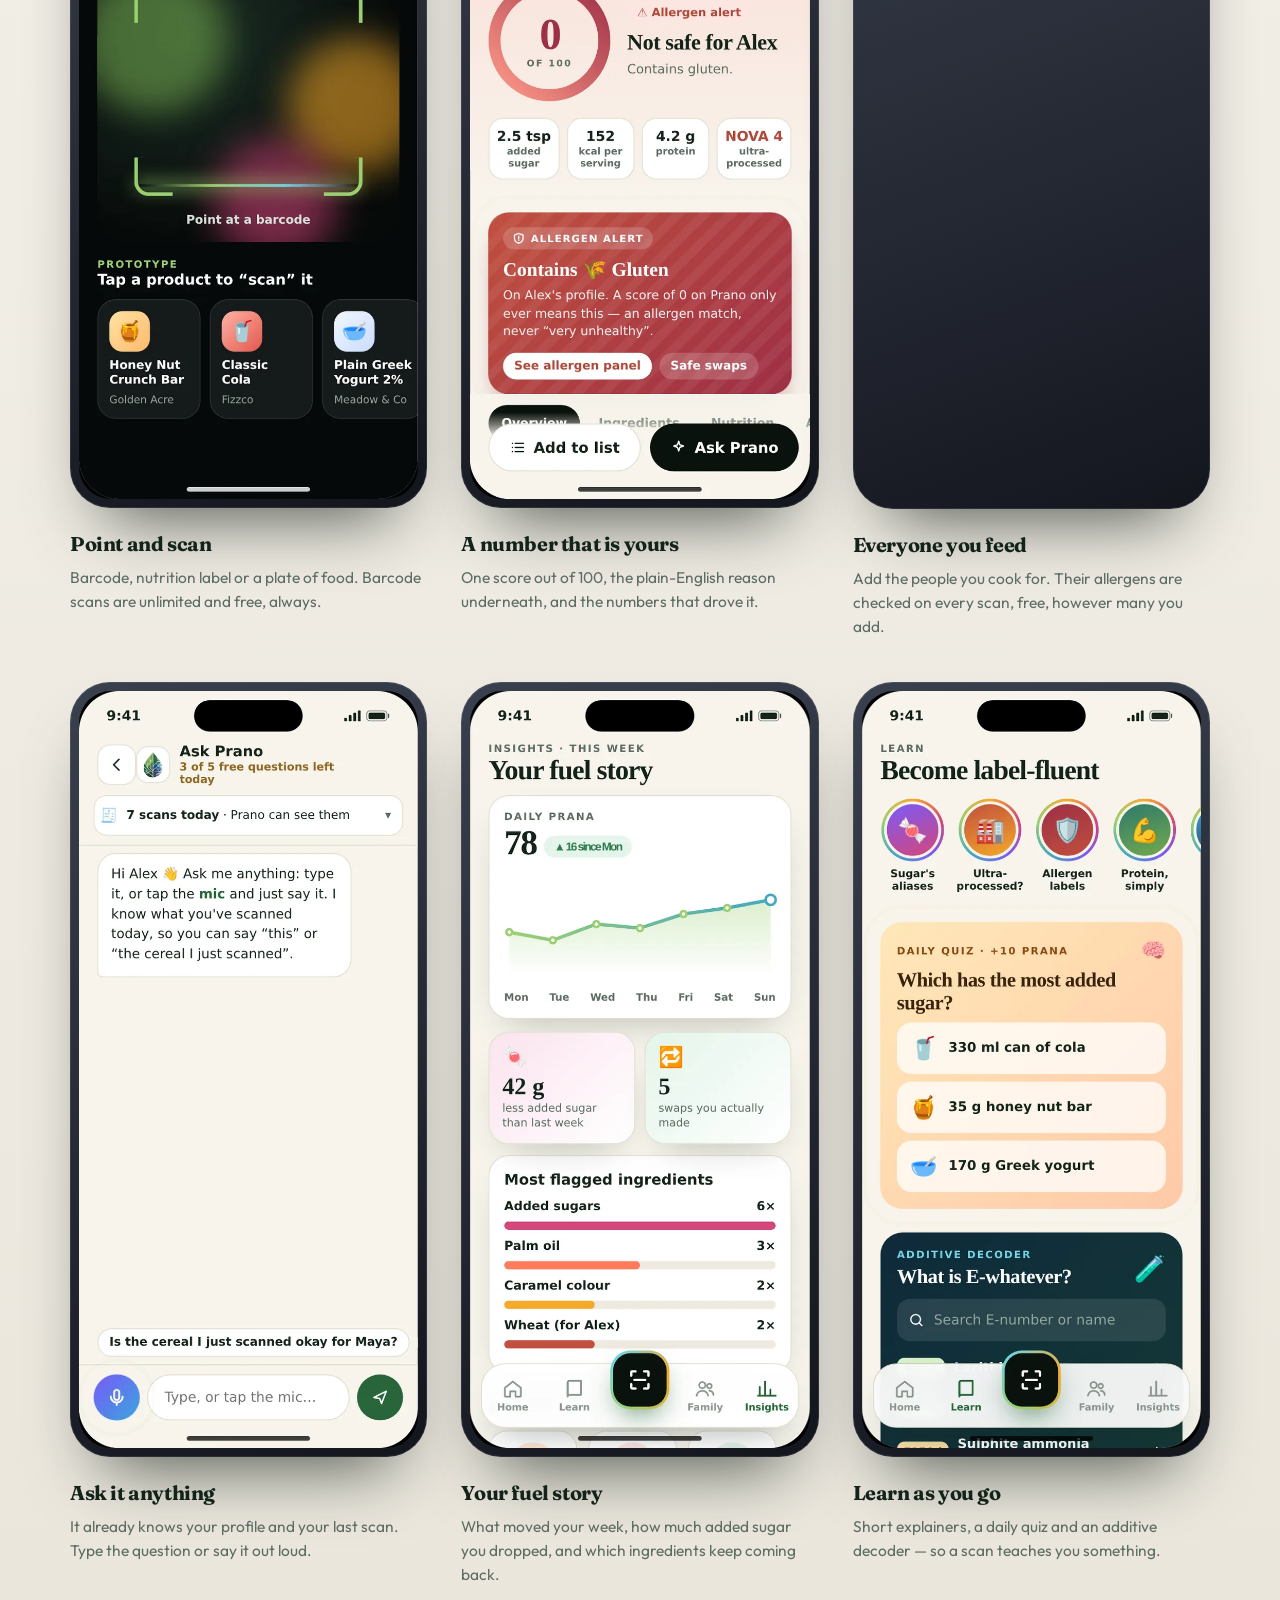
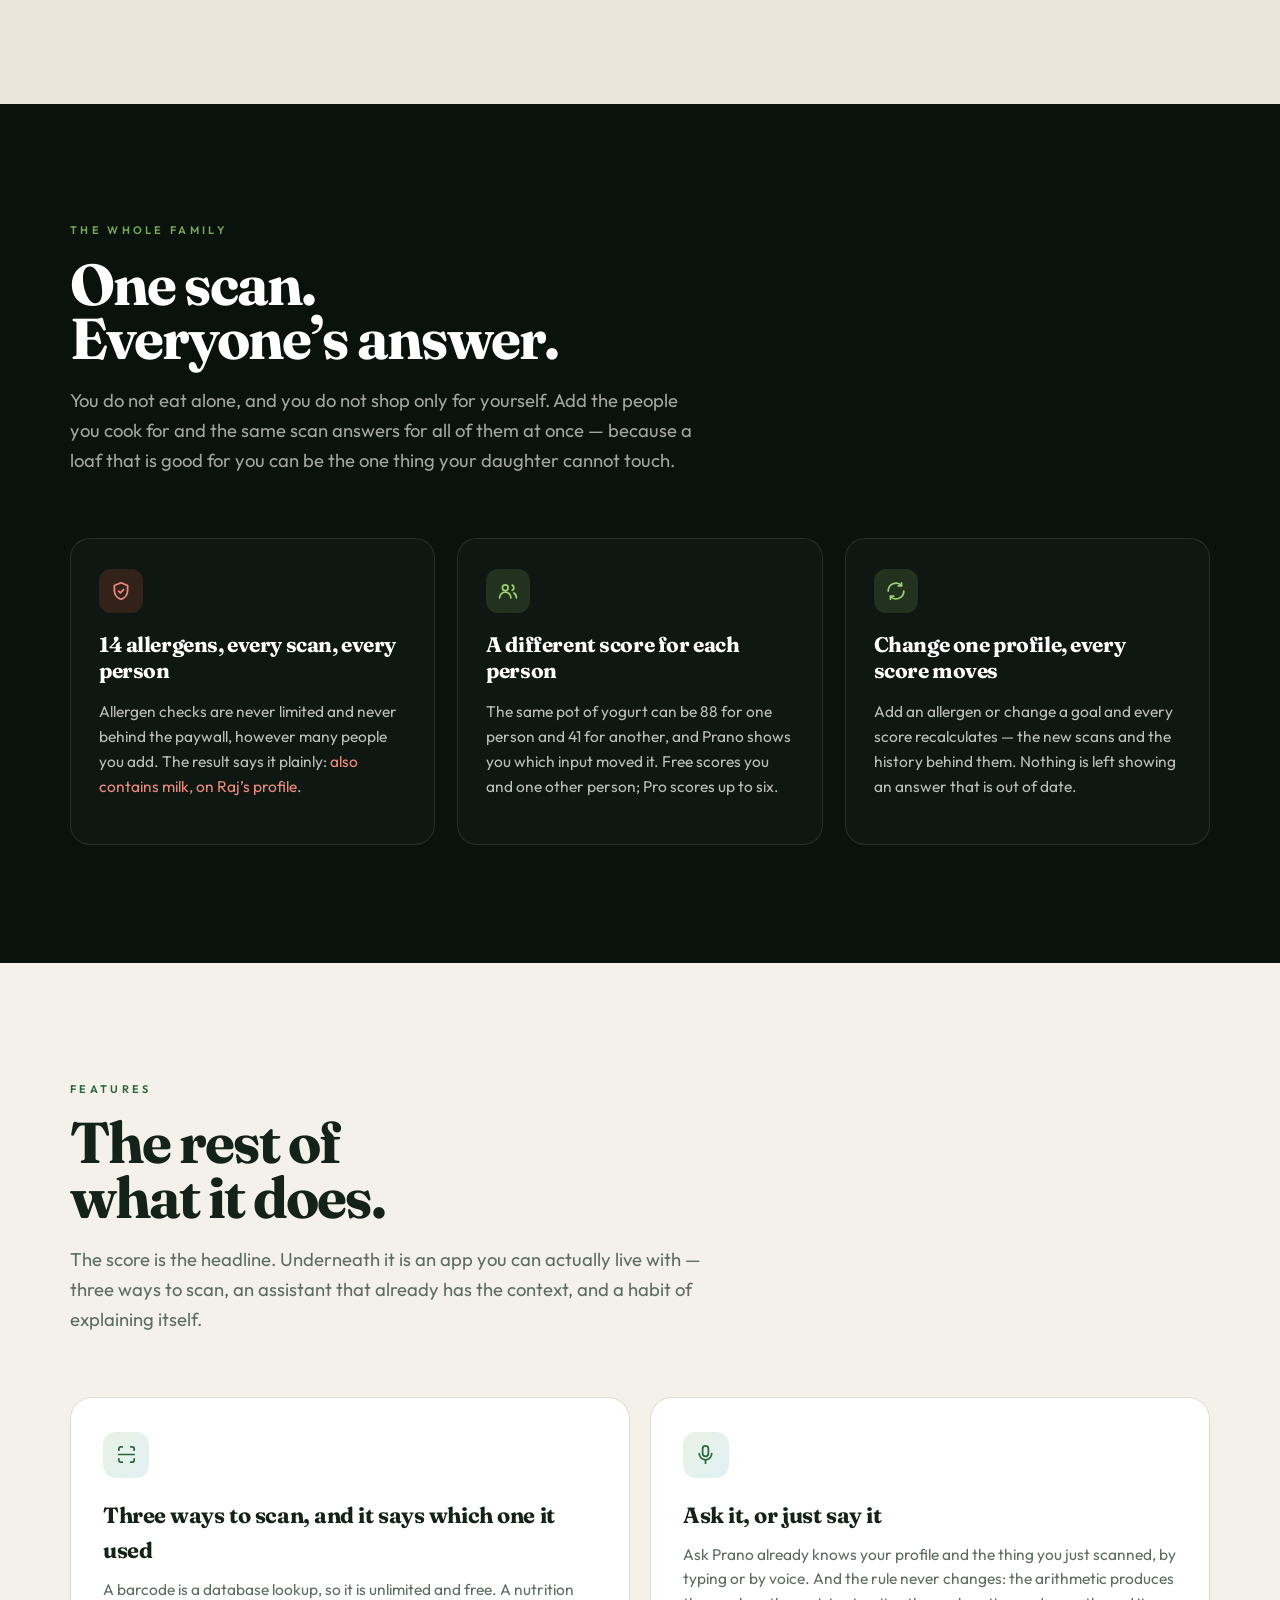
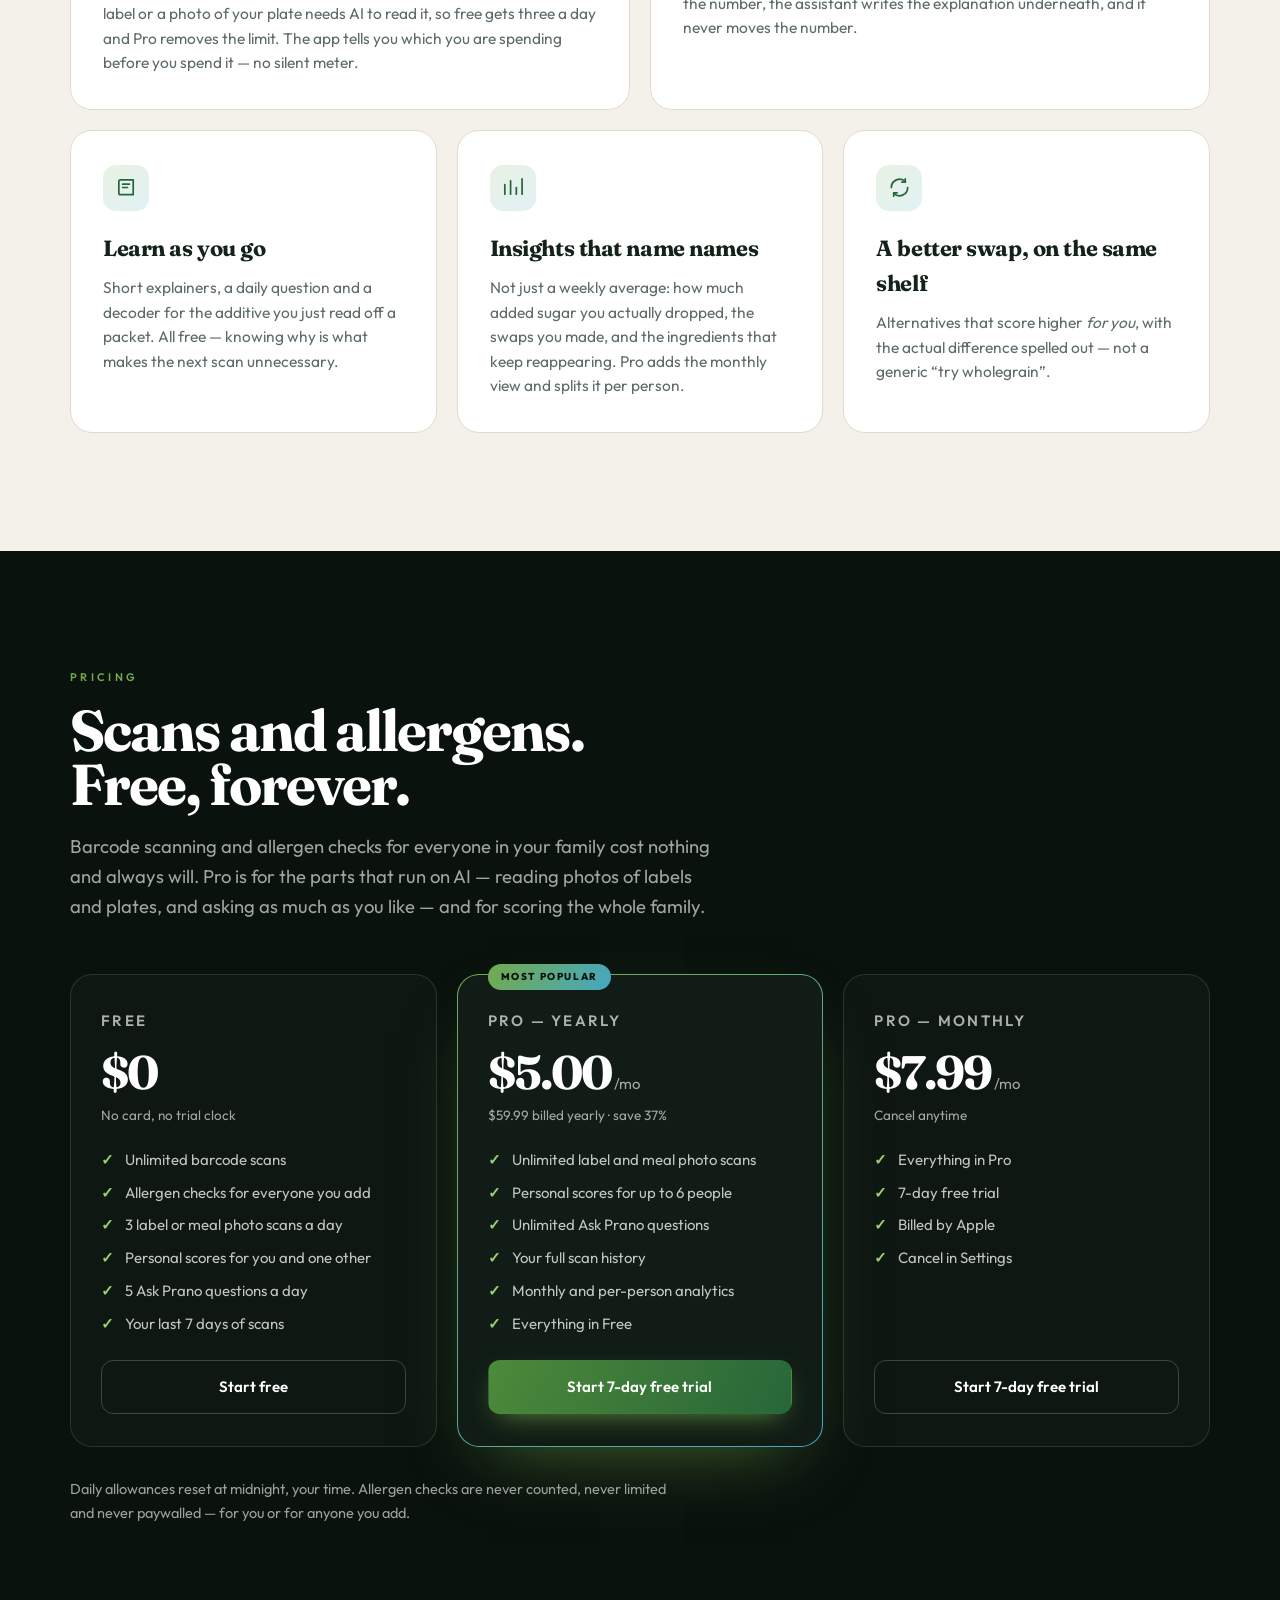
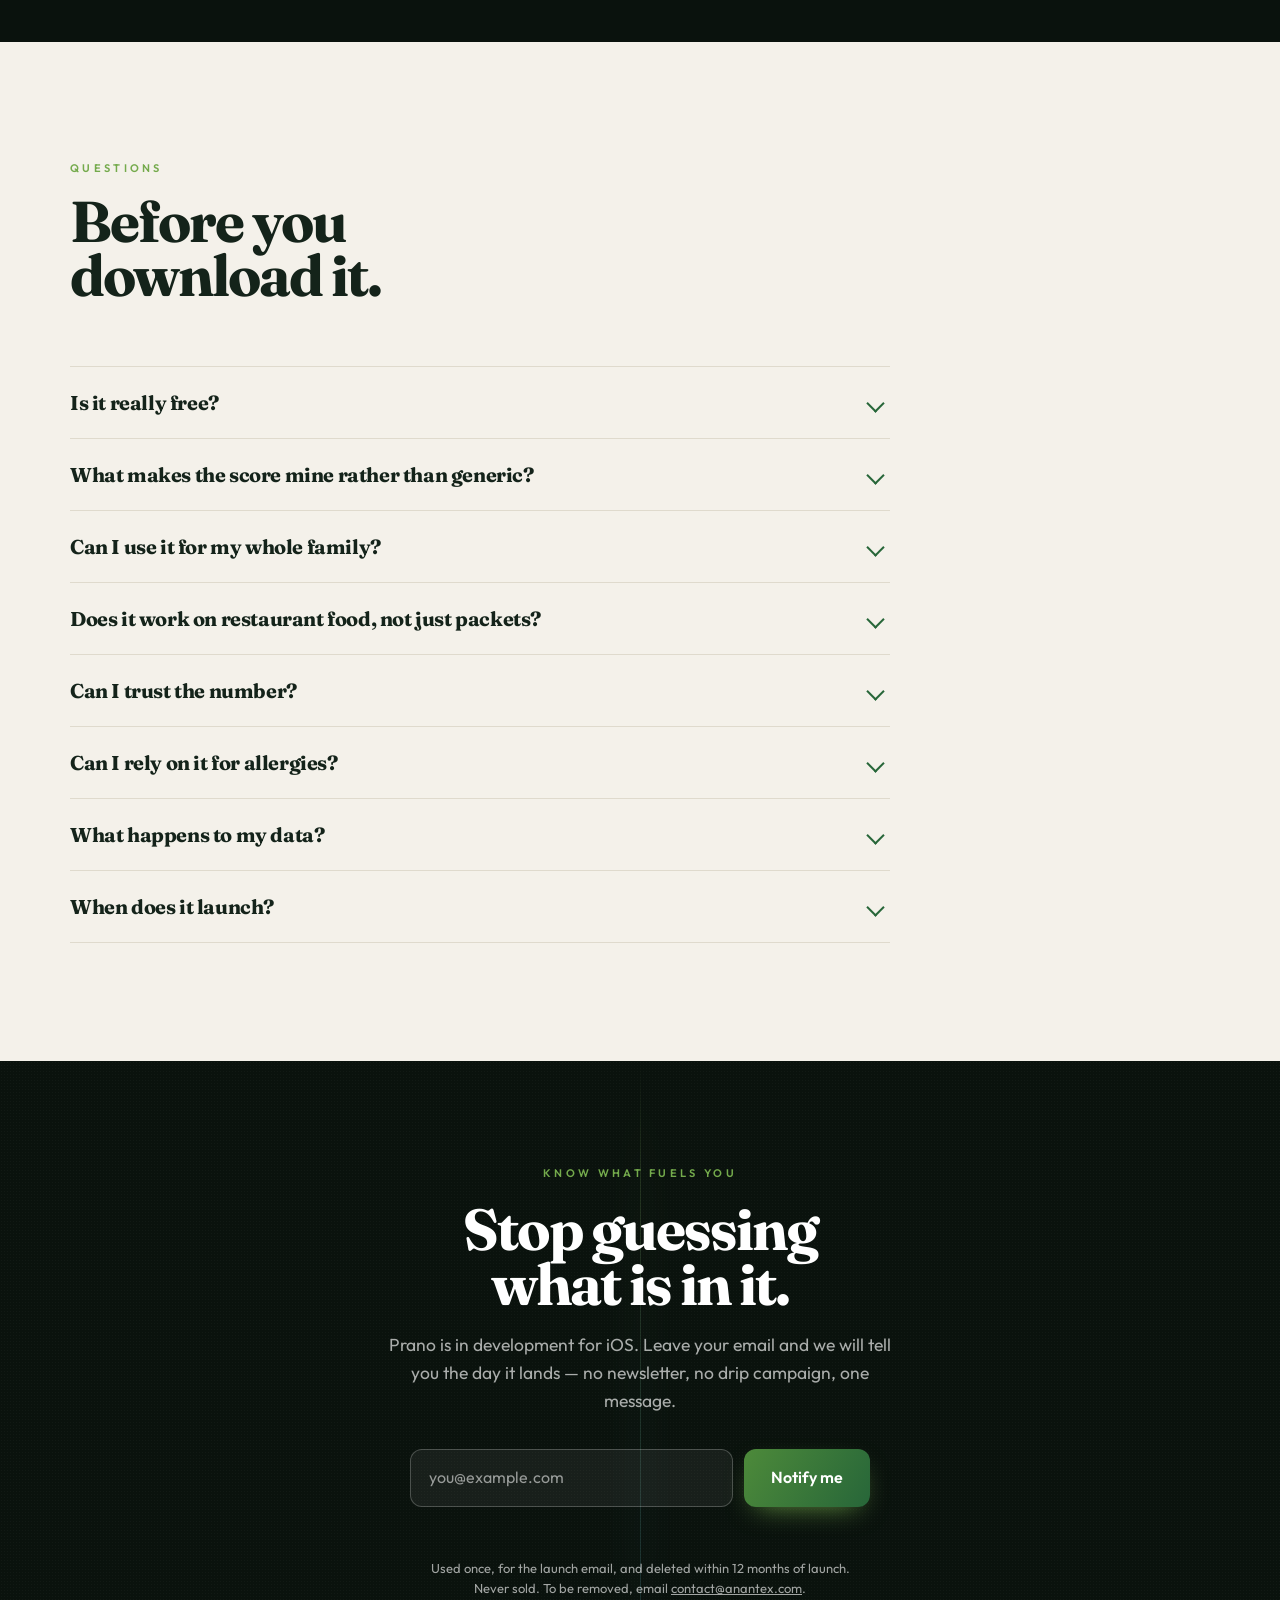
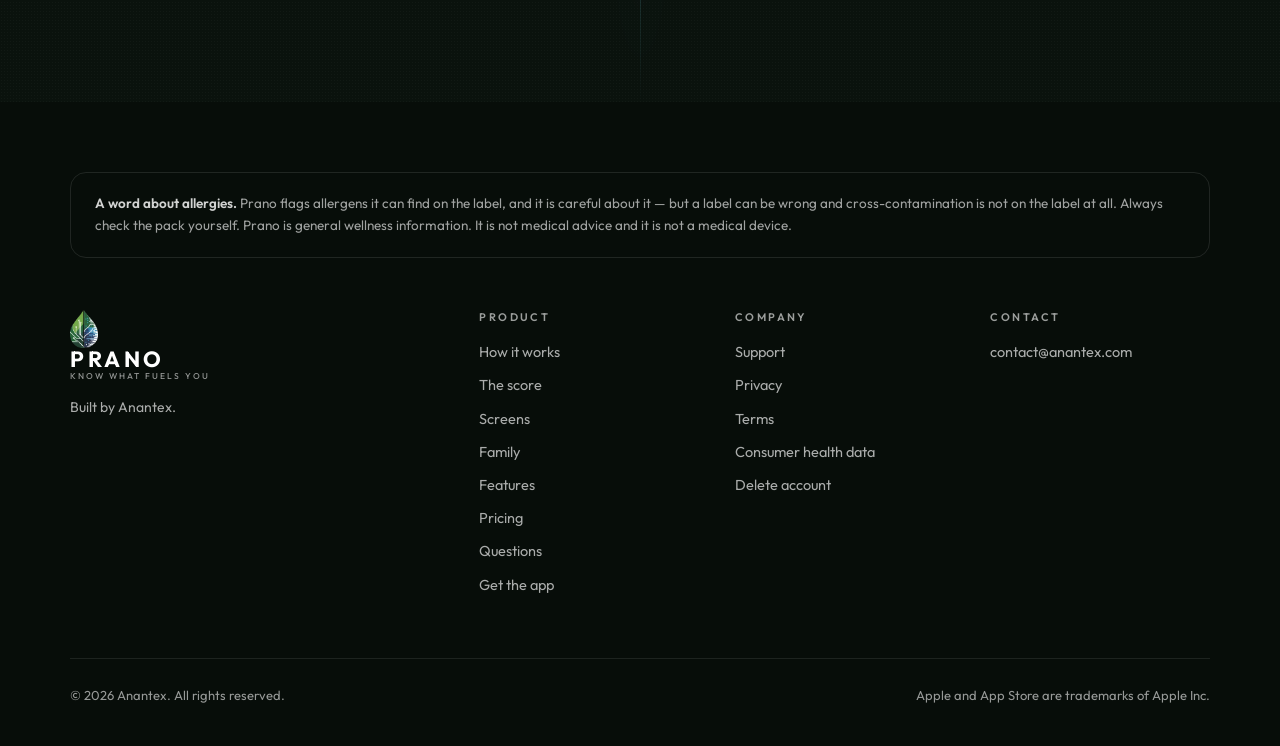
==== commit a455330f: "Mobile menu: fits on a phone without scrolling, CTA above the fold" ====
--- a/index.html
+++ b/index.html
@@ -301,7 +301,7 @@
   color:rgba(255,255,255,.55);margin-top:3px}
 .mnav .mcta{margin-top:26px;border:0;text-align:center;background:linear-gradient(120deg,#4D8A3A,var(--green));
   border-radius:14px;font-size:17px;font-family:'Outfit',sans-serif;font-weight:600;padding:16px;
-  position:sticky;bottom:0;flex:none;box-shadow:0 10px 26px -12px rgba(10,18,13,.95)}
+  flex:none}
 .mnav .mfoot{margin-top:auto;padding-top:26px;font-size:13.5px;color:rgba(255,255,255,.45)}
 .mnav .mfoot a{font-family:'Outfit',sans-serif;font-size:13.5px;font-weight:500;border:0;padding:0;display:inline;
   color:rgba(255,255,255,.7);text-decoration:underline}
@@ -424,9 +424,9 @@
 
 @media (max-height:820px){
   .mnav{padding-top:80px;padding-bottom:24px}
-  .mnav a{font-size:23px;padding:9px 0}
+  .mnav a{font-size:23px;padding:7px 0}
   .mnav a small{font-size:12.5px;margin-top:1px}
-  .mnav .mcta{margin-top:18px;padding:13px;font-size:16px}
+  .mnav .mcta{margin-top:14px;padding:13px;font-size:16px}
   .mnav .mfoot{padding-top:18px}
 }
 @media (max-height:480px){
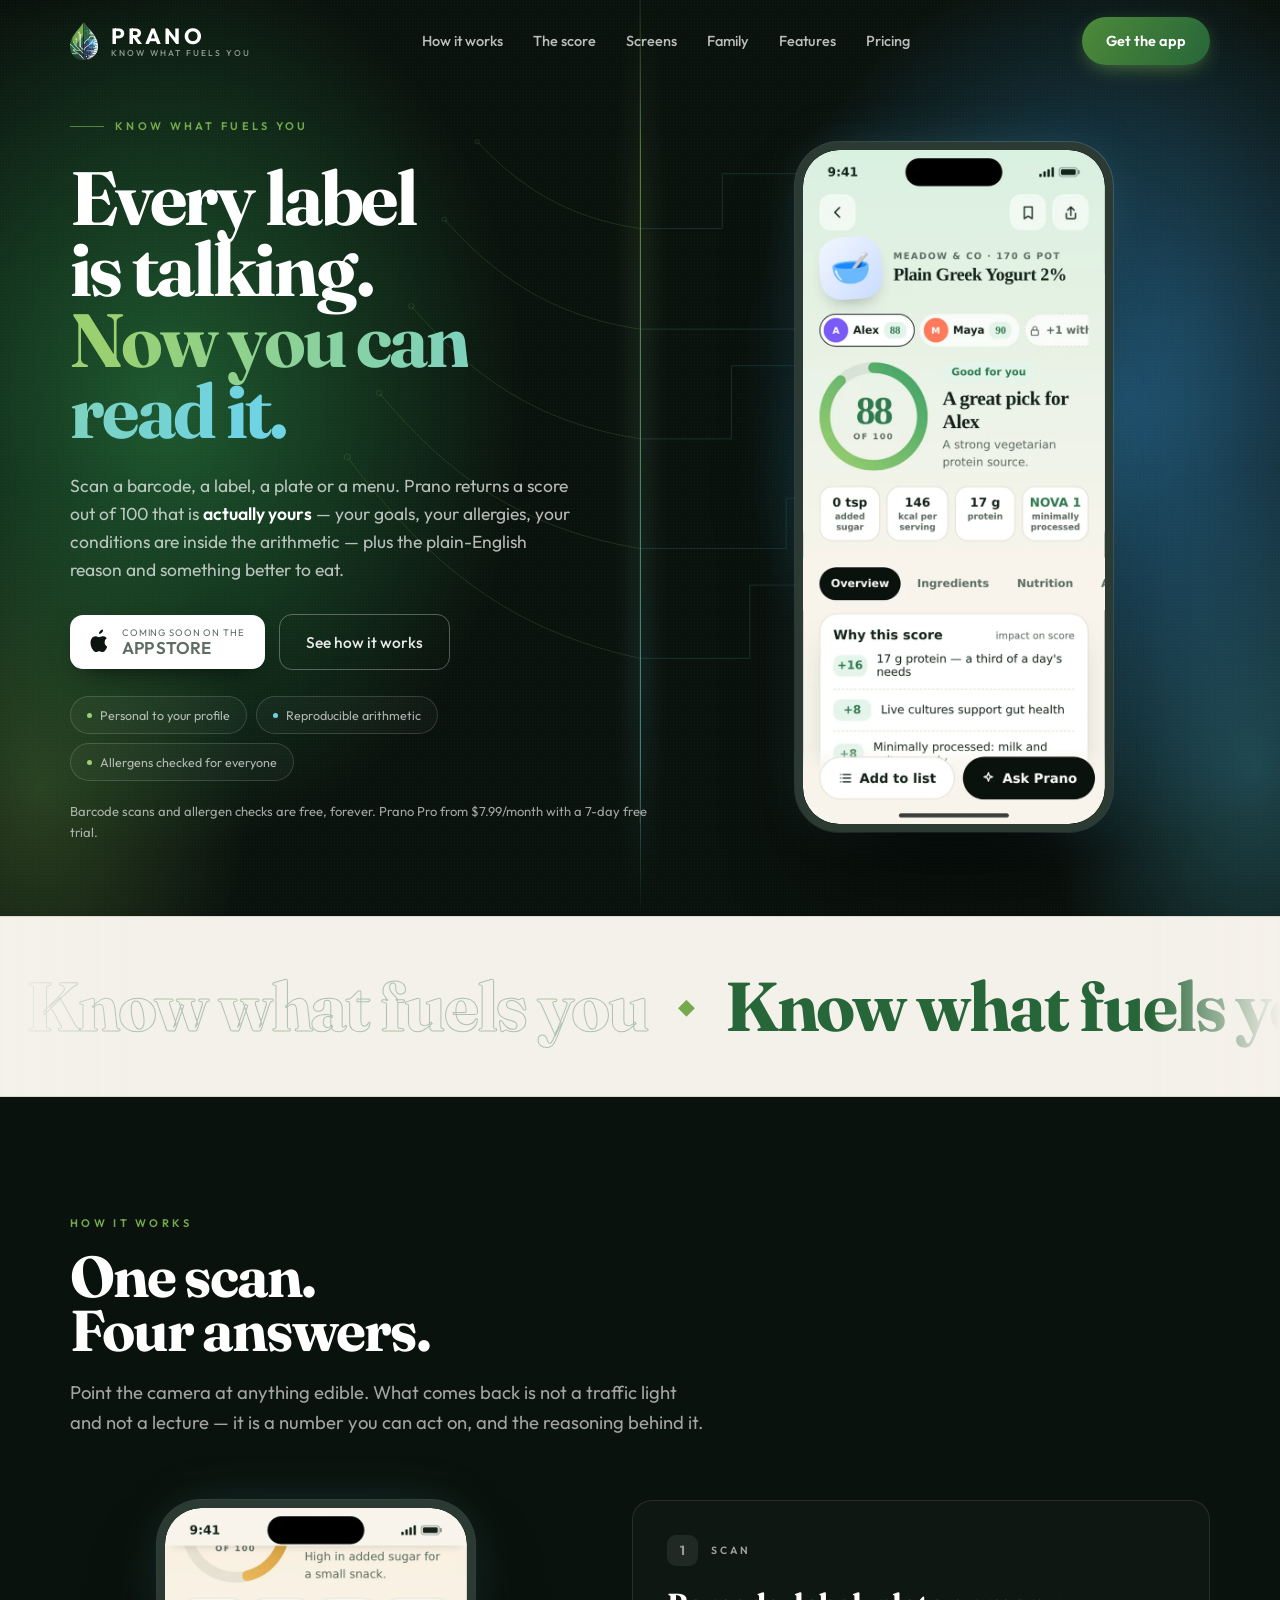
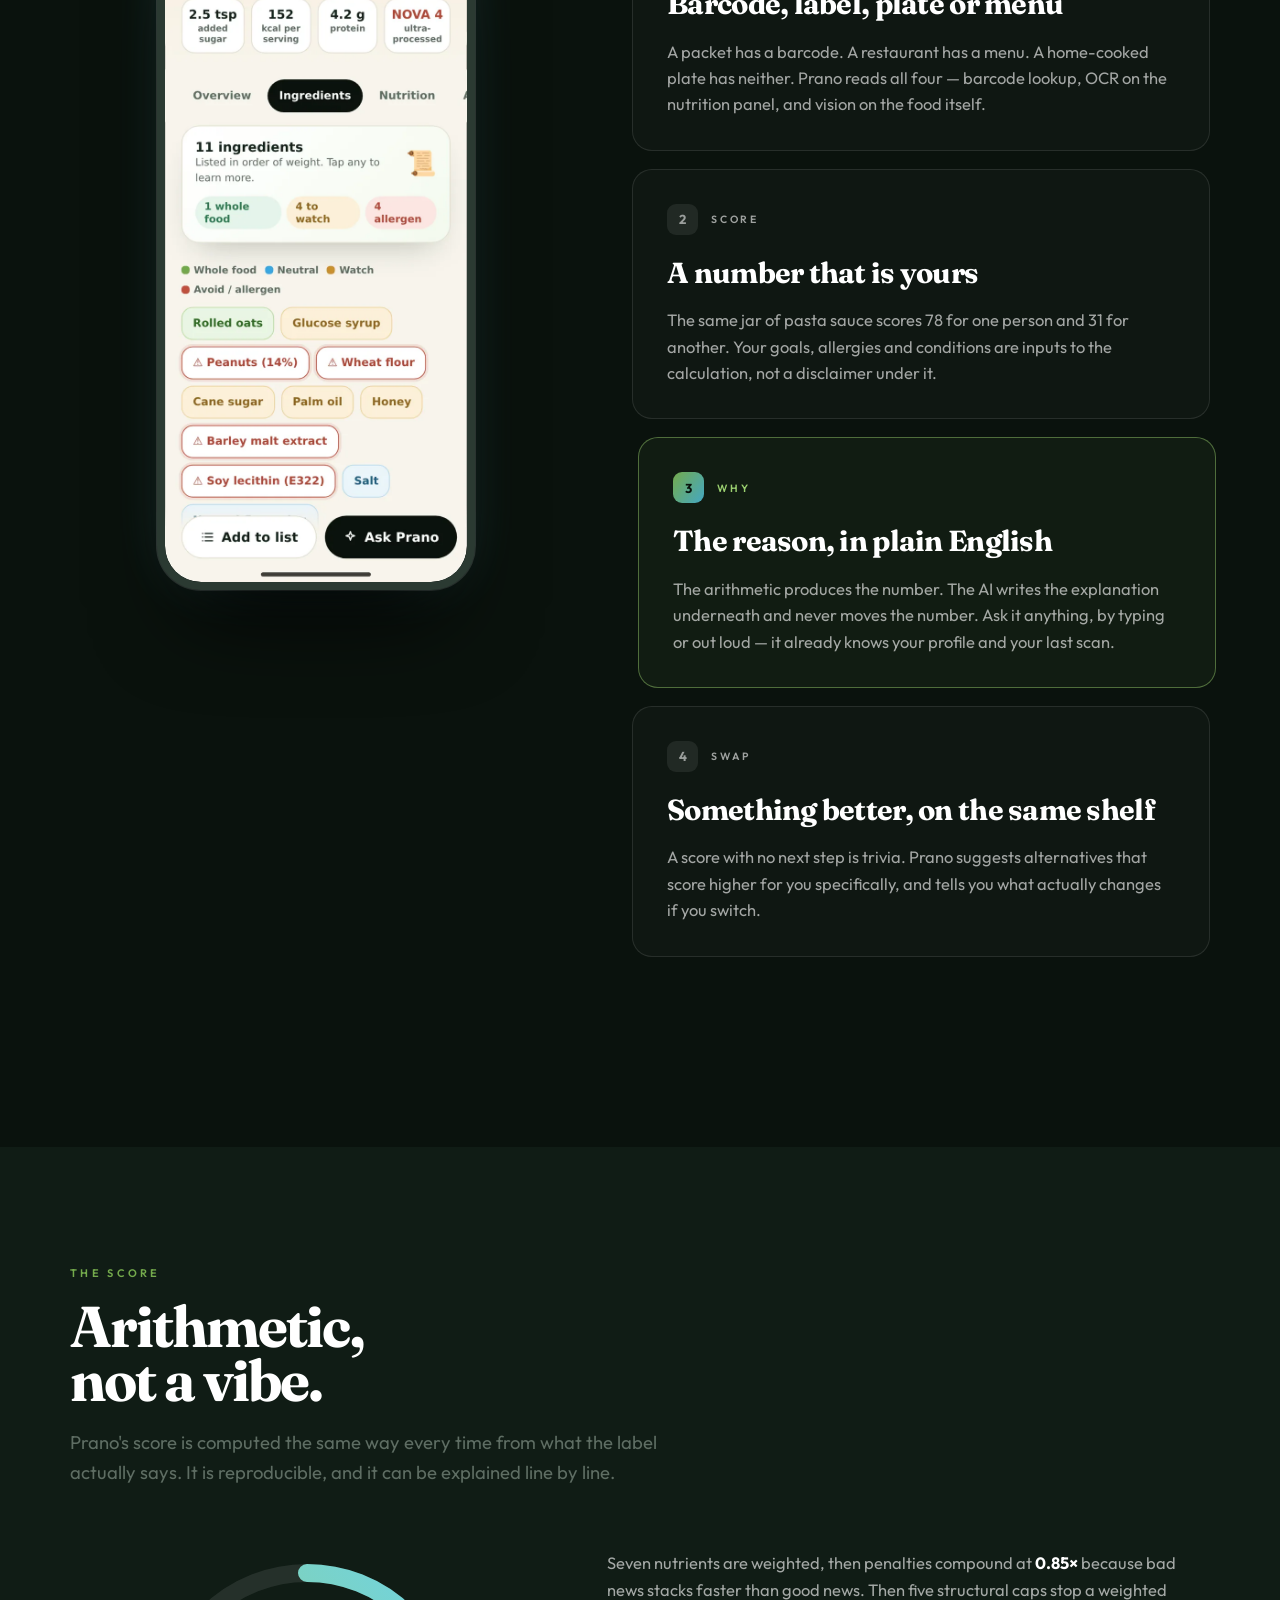
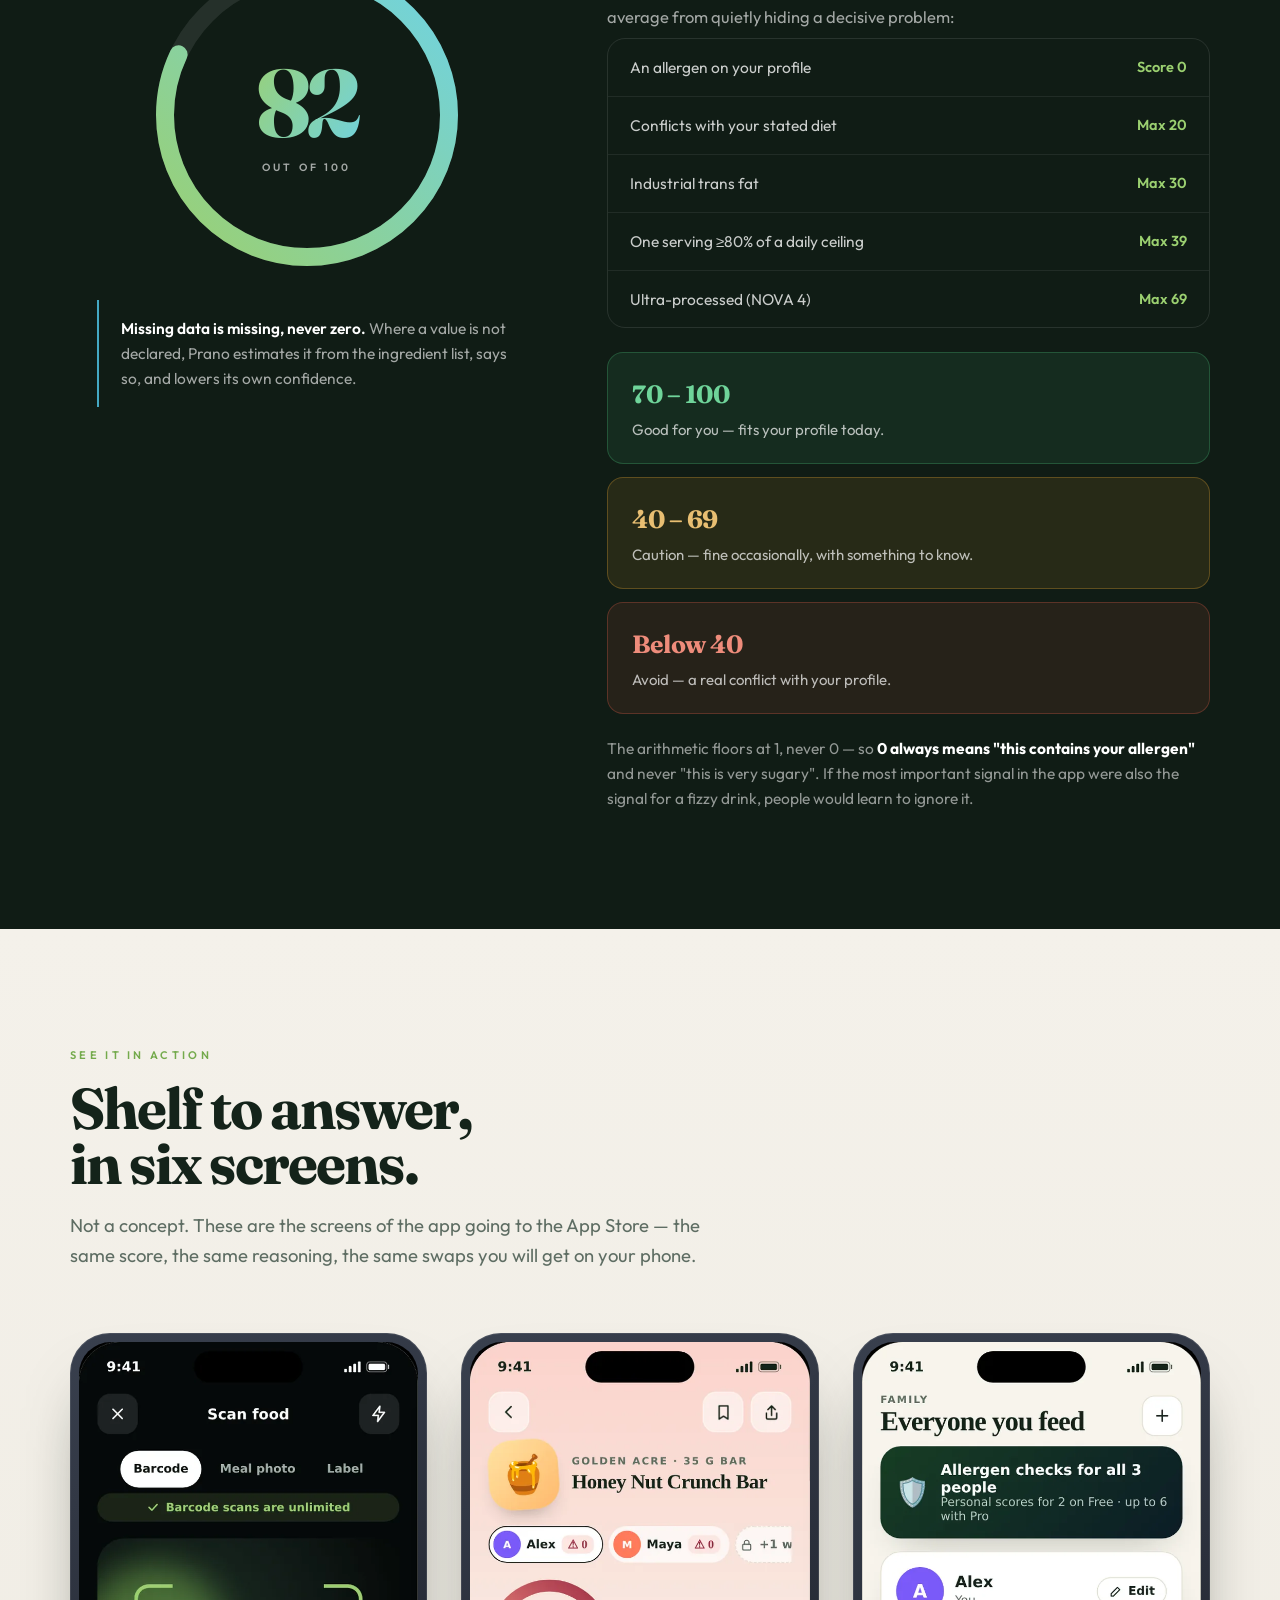
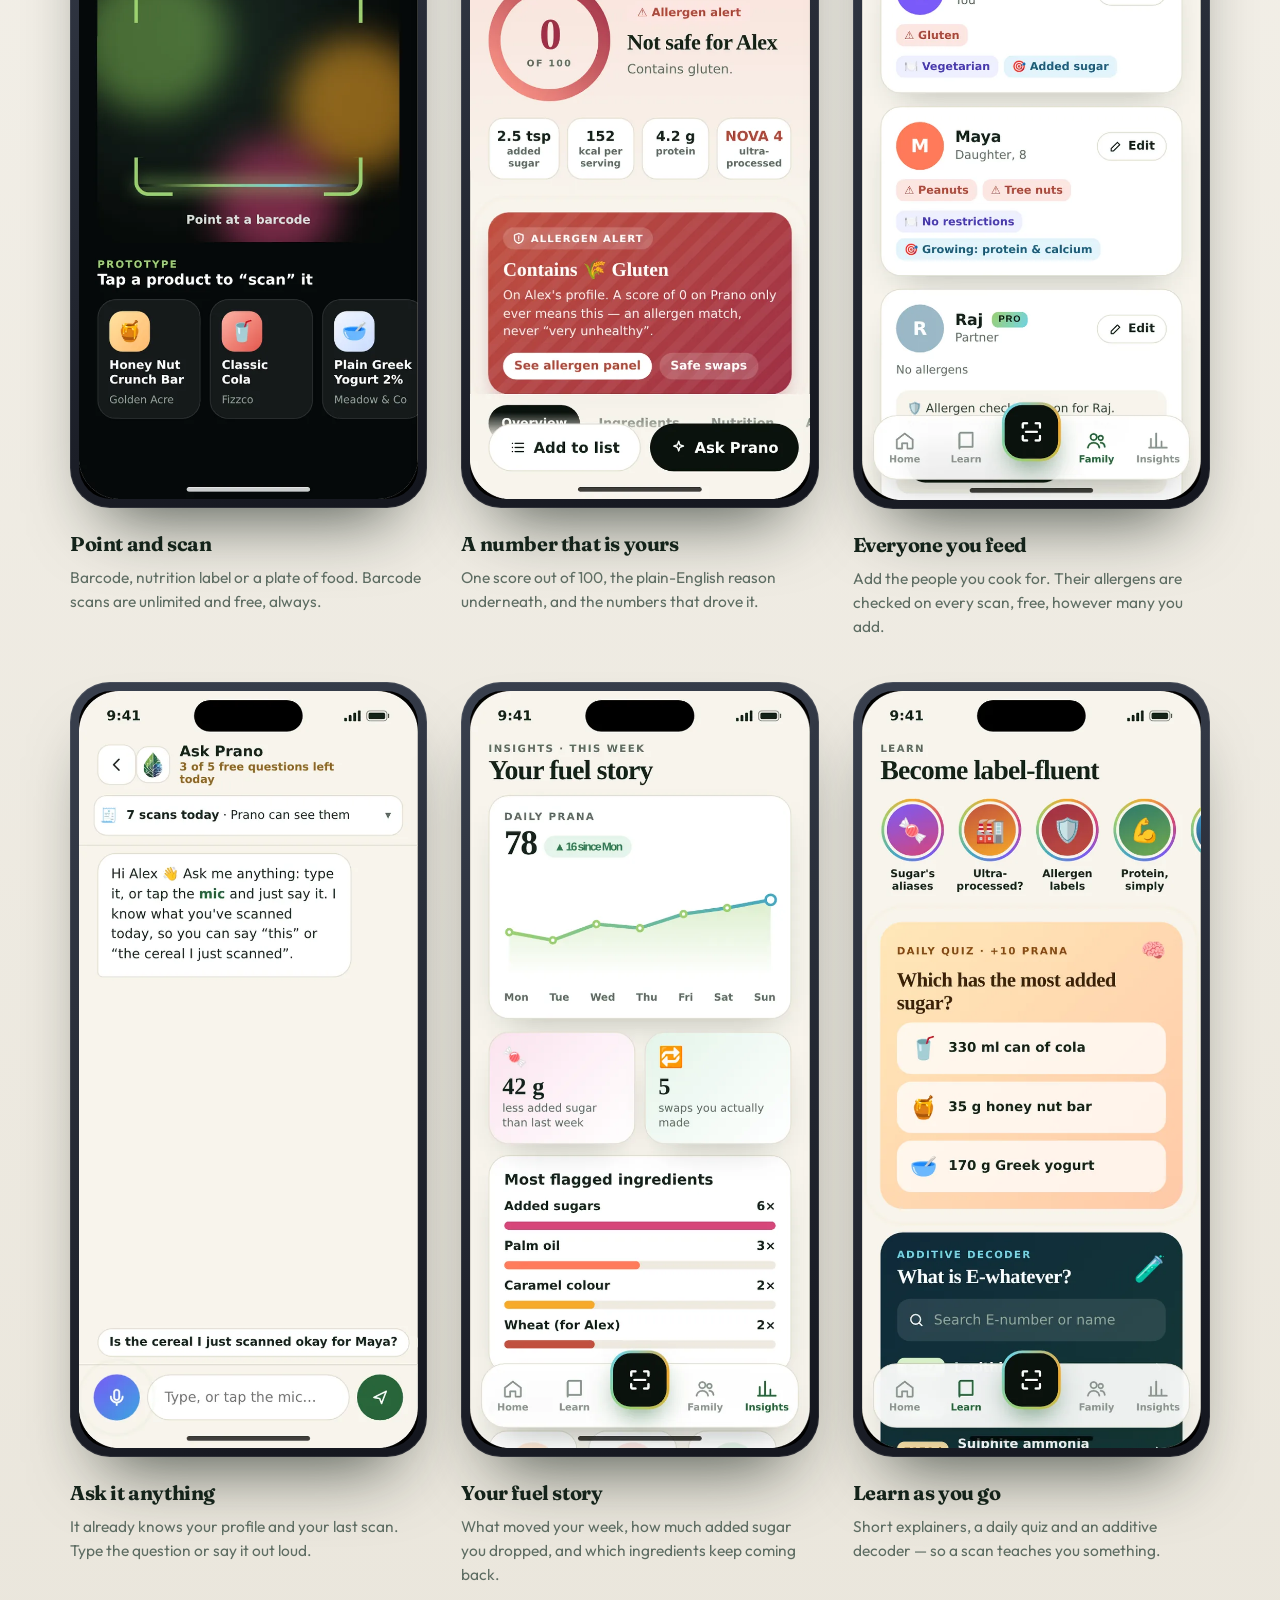
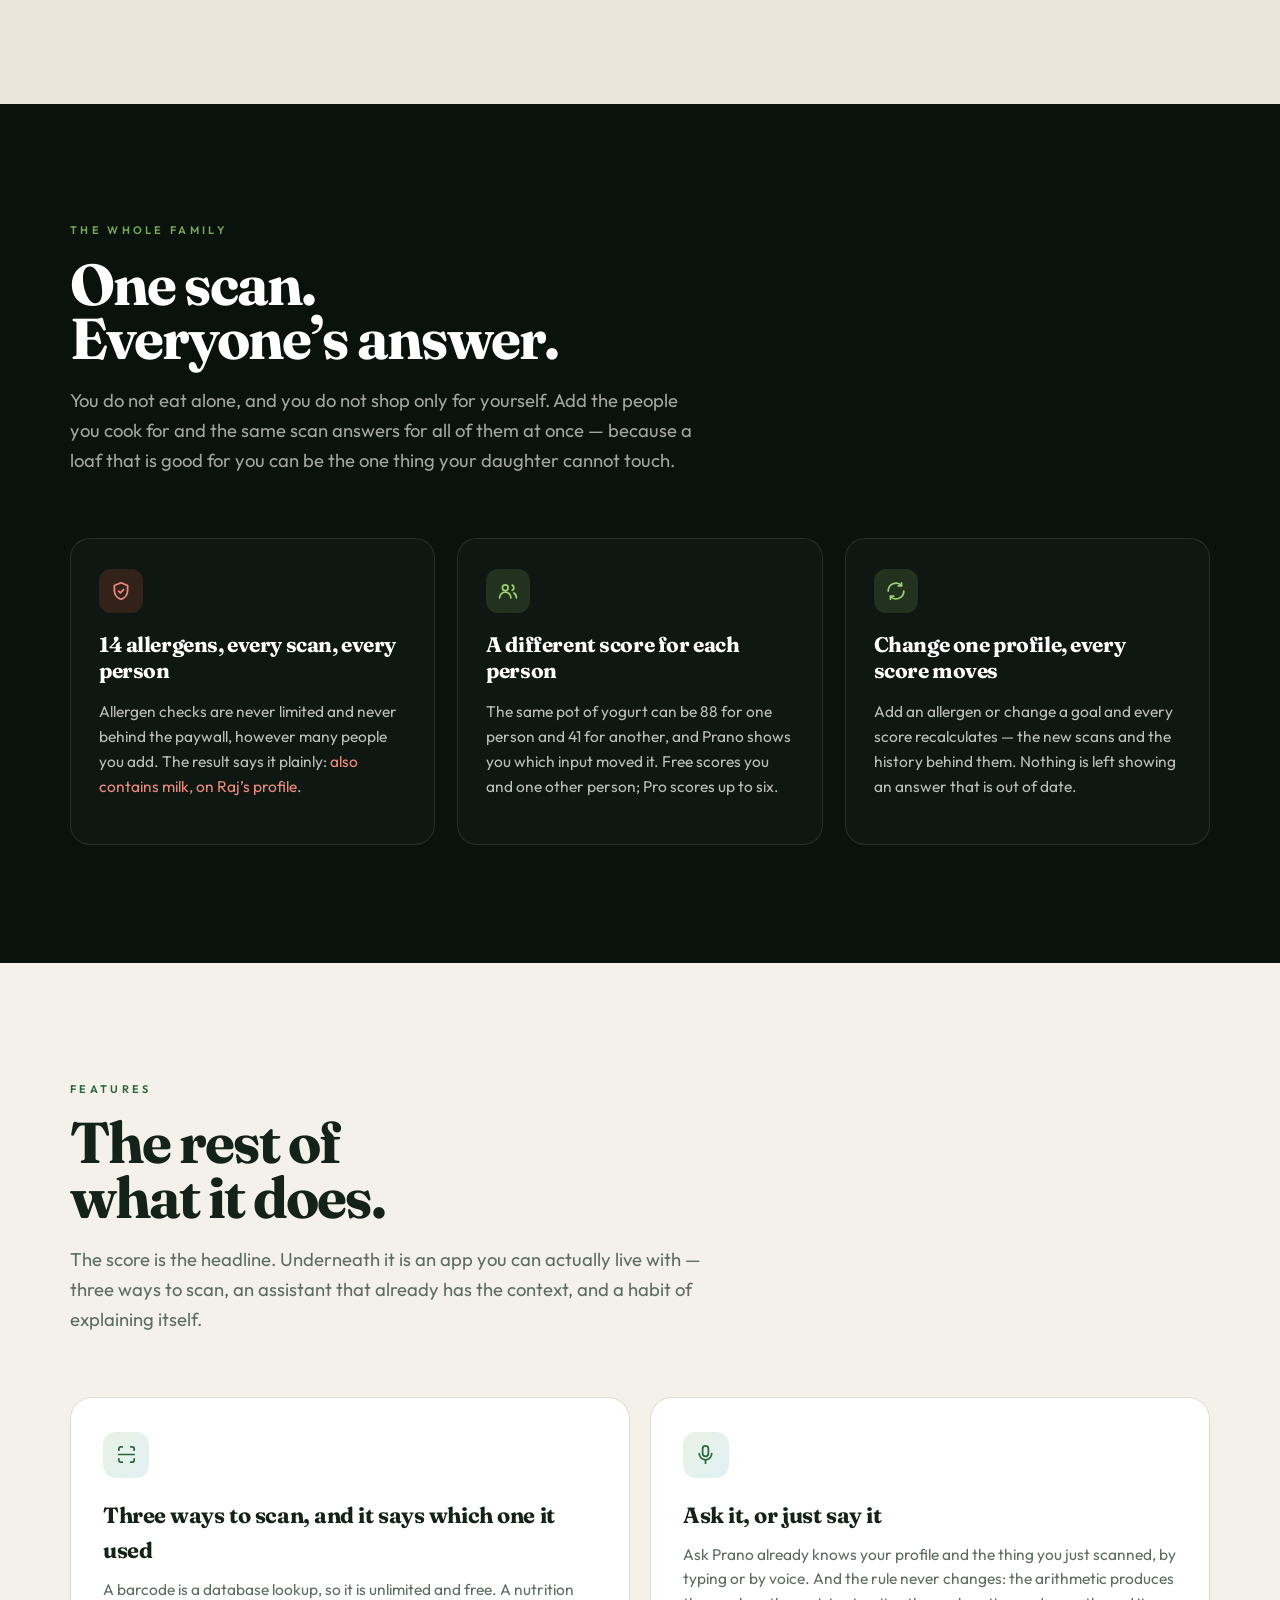
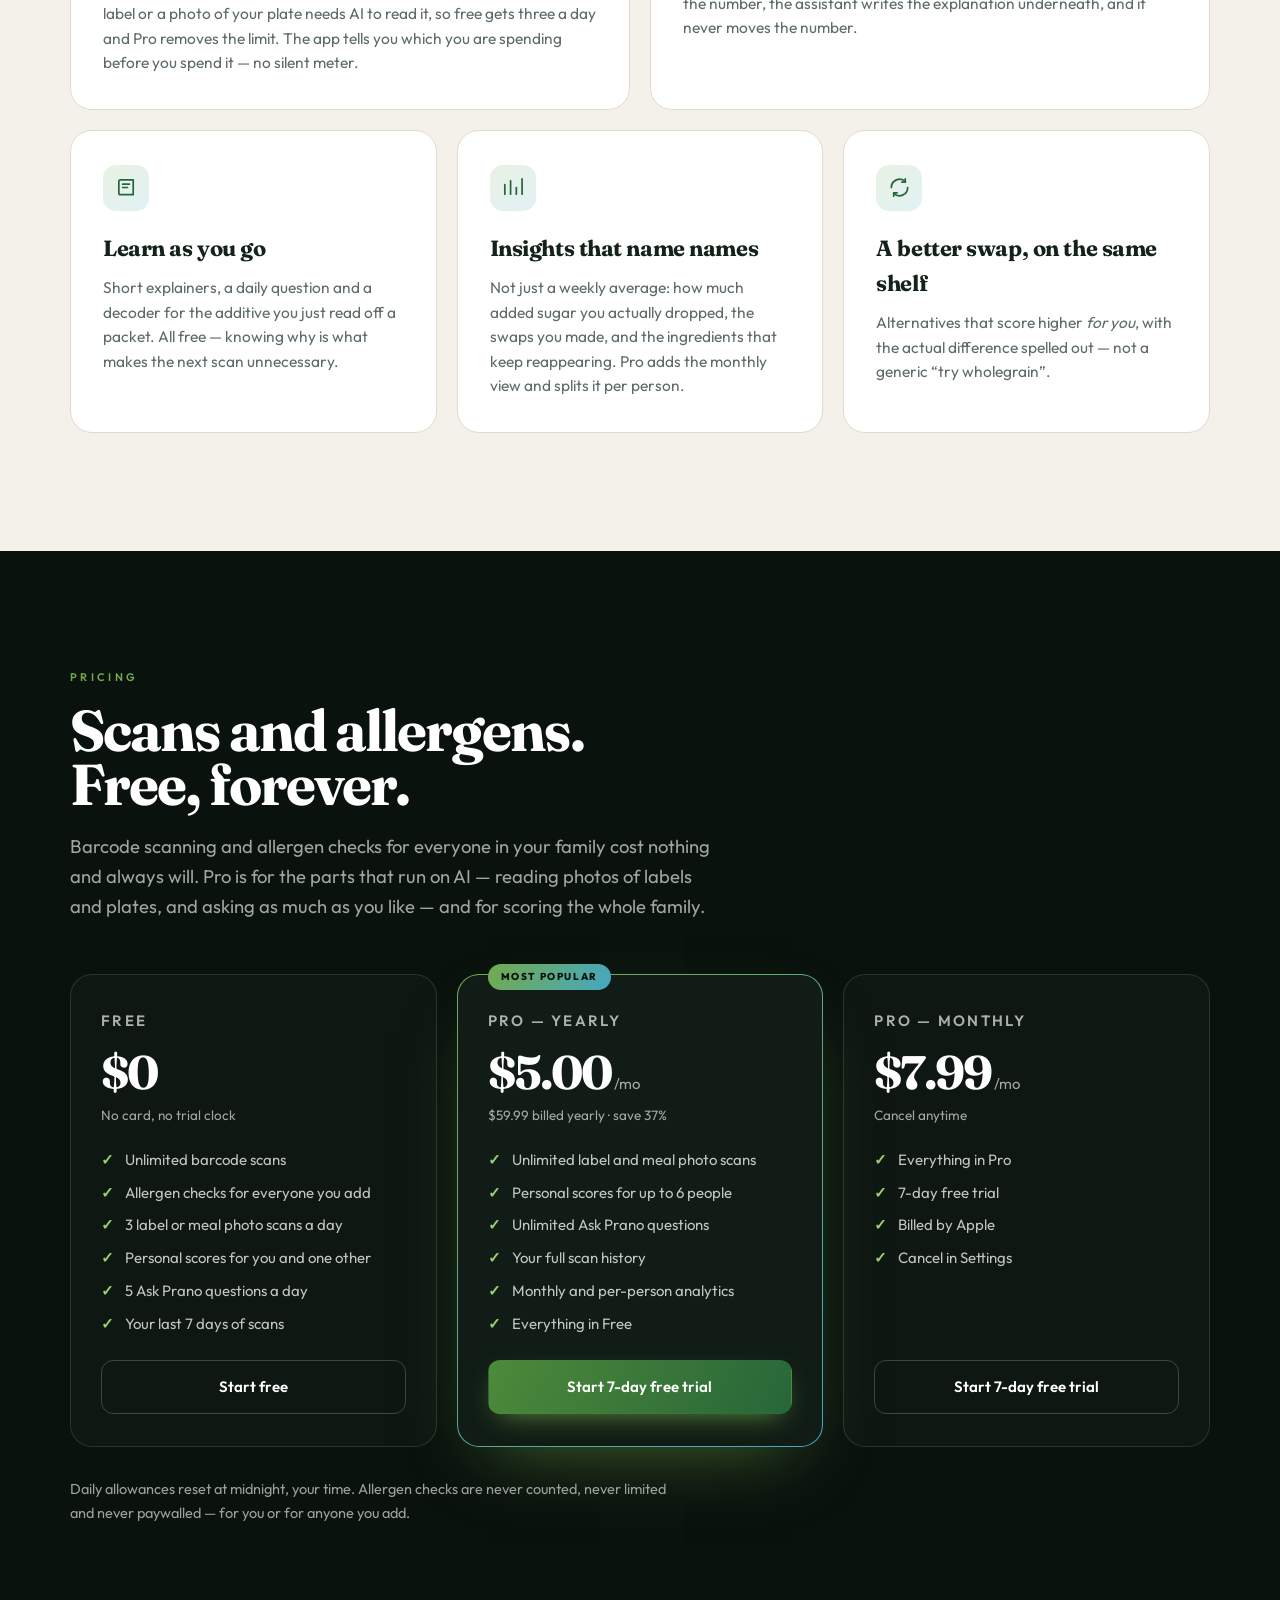
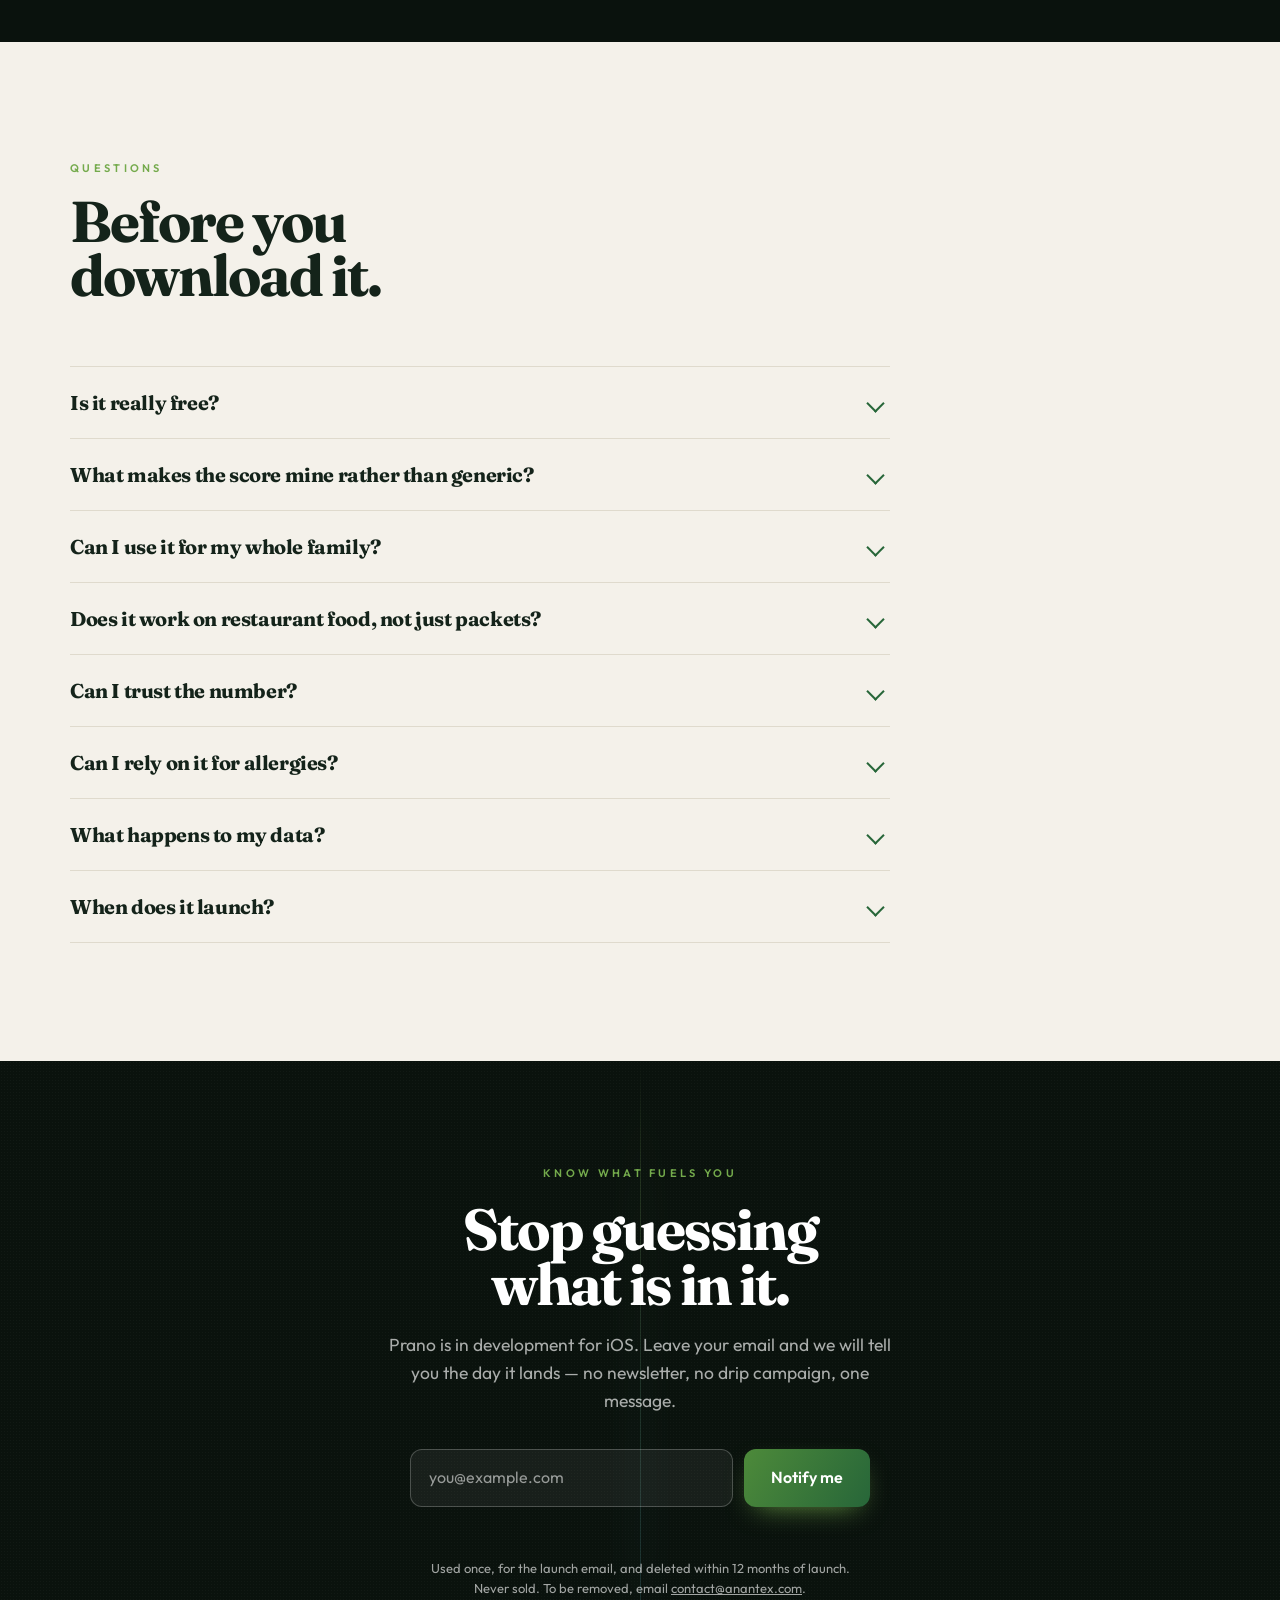
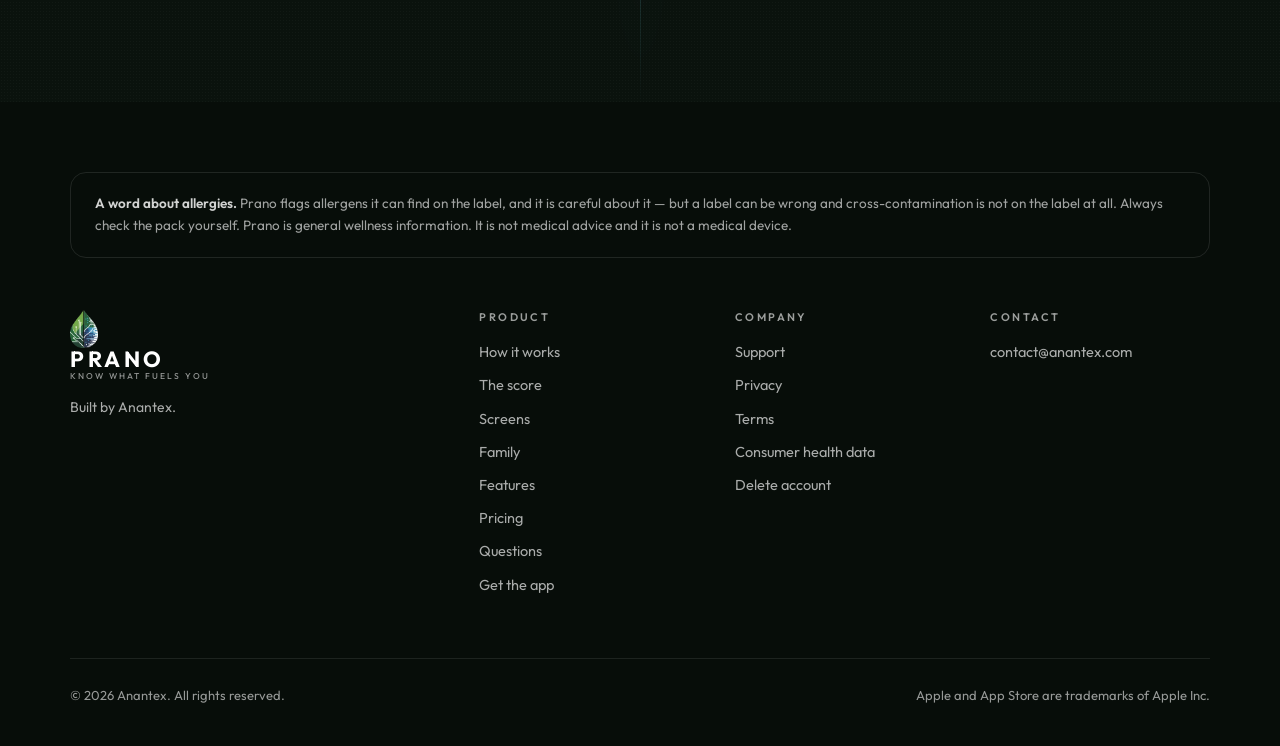
==== commit 6e122413: "Homepage: hero and story now show the real v2 app, not hand-built v1 replicas" ====
--- a/index.html
+++ b/index.html
@@ -28,6 +28,8 @@
 <link rel="manifest" href="/site.webmanifest">
 <link rel="preload" href="/assets/fonts/outfit-latin.woff2" as="font" type="font/woff2" crossorigin>
 <link rel="preload" href="/assets/fonts/fraunces-latin.woff2" as="font" type="font/woff2" crossorigin>
+<link rel="preload" href="/assets/shots/hero.webp" as="image" type="image/webp"
+      imagesrcset="/assets/shots/hero.webp 1x, /assets/shots/hero@1.5x.webp 1.5x" fetchpriority="high">
 <script>document.documentElement.classList.add('js')</script>
 <script type="application/ld+json">[{"@context":"https://schema.org","@type":"Organization","@id":"https://pranoapp.com/#org","name":"Anantex","legalName":"Sandhu Technologies LLC","url":"https://pranoapp.com/","email":"contact@anantex.com","logo":"https://pranoapp.com/assets/icon-512.png"},{"@context":"https://schema.org","@type":"WebSite","@id":"https://pranoapp.com/#website","name":"Prano","url":"https://pranoapp.com/","publisher":{"@id":"https://pranoapp.com/#org"}},{"@context":"https://schema.org","@type":"SoftwareApplication","name":"Prano: AI Food Scanner","alternateName":"Prano","url":"https://pranoapp.com/","applicationCategory":"HealthApplication","operatingSystem":"iOS","description":"Scan a barcode, a label or your plate and get a 0-100 food score personalised to your goals, allergies and conditions, with a plain-English explanation and a better swap. Barcode scans and allergen checks are free and unlimited, for everyone in your family.","image":"https://pranoapp.com/assets/og/og-home.jpg","publisher":{"@id":"https://pranoapp.com/#org"},"offers":[{"@type":"Offer","name":"Free","price":"0","priceCurrency":"USD"},{"@type":"Offer","name":"Prano Pro — Monthly","price":"7.99","priceCurrency":"USD"},{"@type":"Offer","name":"Prano Pro — Yearly","price":"59.99","priceCurrency":"USD"}]},{"@context":"https://schema.org","@type":"FAQPage","mainEntity":[{"@type":"Question","name":"Is it really free?","acceptedAnswer":{"@type":"Answer","text":"Barcode scans are unlimited and free, and so are allergen checks — for you and for everyone you add, however many that is. The free plan also includes 3 label or meal photo scans a day, personal scores for you and one other person, and 5 Ask Prano questions a day. There is no card to enter. Prano Pro — $7.99 a month or $59.99 a year, with a 7-day free trial — removes the photo and question limits, scores up to 6 people, and unlocks your full history and deeper analytics."}},{"@type":"Question","name":"What makes the score mine rather than generic?","acceptedAnswer":{"@type":"Answer","text":"You tell Prano your goals, allergies, conditions and dietary style once. They are inputs to the arithmetic, not a disclaimer underneath it. The same jar of sauce can score 78 for one person and 31 for another, and Prano shows you exactly which input moved it."}},{"@type":"Question","name":"Can I use it for my whole family?","acceptedAnswer":{"@type":"Answer","text":"Yes, and the part that matters for safety costs nothing. Add everyone you cook for and their allergens are checked on every single scan, free, however many people you add — the result says plainly also contains milk, on Raj’s profile. The personal 0–100 score is the part that is limited: free covers you and one other person, Pro scores up to six."}},{"@type":"Question","name":"Does it work on restaurant food, not just packets?","acceptedAnswer":{"@type":"Answer","text":"Yes. Barcode, nutrition label, a home-cooked plate or a printed menu — Prano reads all four, and tells you what it could not see rather than guessing quietly. Barcode scans are unlimited; reading a photo takes an AI call, so the free plan includes three a day and Pro removes the limit."}},{"@type":"Question","name":"Can I trust the number?","acceptedAnswer":{"@type":"Answer","text":"It is computed the same way every time from what the label actually says, and it can be explained line by line. Where a value is not declared, Prano estimates it, says so, and lowers its own confidence. The AI writes the explanation underneath; it never moves the number."}},{"@type":"Question","name":"Can I rely on it for allergies?","acceptedAnswer":{"@type":"Answer","text":"No — and we would rather say so plainly. Prano flags allergens it can find on the label, but a label can be wrong and cross-contamination is not on the label at all. Always check the pack yourself."}},{"@type":"Question","name":"What happens to my data?","acceptedAnswer":{"@type":"Answer","text":"Your scans, photos and conversations are yours. We do not sell personal information and we do not use your content to train third-party AI models. You can delete a single scan, or your whole account, from inside the app or at pranoapp.com/delete-account."}},{"@type":"Question","name":"When does it launch?","acceptedAnswer":{"@type":"Answer","text":"iPhone first. Leave your email below and you get one message the day it lands — no newsletter, no drip campaign."}}]}]</script>
 <style>
@@ -129,21 +131,13 @@
 .phwrap{display:flex;justify-content:center;position:relative}
 .phglow{position:absolute;width:min(400px,84vw);height:min(400px,84vw);border-radius:50%;top:50%;left:50%;transform:translate(-50%,-50%);
   pointer-events:none;background:radial-gradient(circle,rgba(68,168,195,.3),transparent 65%);filter:blur(46px)}
-.phone{position:relative;width:318px;height:646px;border-radius:44px;background:#0d1712;
+.phshot{display:block;width:100%;height:100%;object-fit:cover;object-position:top center;border-radius:36px}
+.phone{position:relative;width:318px;height:690px;border-radius:44px;background:#0d1712;
   border:8px solid #2b3a32;box-shadow:0 50px 90px -30px rgba(0,0,0,.9),0 0 0 1px rgba(255,255,255,.16),0 0 60px -18px rgba(111,211,228,.28);
   overflow:hidden;display:flex;flex-direction:column;z-index:2}
 .phone.float{animation:fl 7s ease-in-out infinite}
 @keyframes fl{0%,100%{transform:translateY(0)}50%{transform:translateY(-13px)}}
-.notch{position:absolute;top:0;left:50%;transform:translateX(-50%);width:108px;height:26px;background:#2b3a32;
-  border-radius:0 0 15px 15px;z-index:6}
 .screen{flex:1;background:#fff;display:flex;flex-direction:column;overflow:hidden;color:var(--txt);font-size:14px}
-.sbar{display:flex;justify-content:space-between;padding:11px 20px 5px;font-size:11px;font-weight:600;color:#14231A;flex:none}
-.sbody{flex:1;overflow:hidden;padding:4px 17px 0}
-.tabbar{display:flex;justify-content:space-around;padding:9px 0 16px;border-top:1px solid #E9E5DA;background:#fff;flex:none}
-.tab{display:flex;flex-direction:column;align-items:center;gap:3px;font-size:9px;color:#66756C;font-weight:500}
-.tab.on{color:var(--green);font-weight:700}
-.tab svg{width:20px;height:20px;stroke:currentColor;fill:none;stroke-width:1.9;stroke-linecap:round;stroke-linejoin:round}
-.tab.on svg{stroke-width:2.3}
 
 /* ---------- marquee band ---------- */
 .band{background:var(--paper);border-top:1px solid var(--line);border-bottom:1px solid var(--line);
@@ -406,7 +400,7 @@
 @media (max-width:520px){
   .form{flex-direction:column}
   .fgrd{grid-template-columns:1fr}
-  .phone{width:288px;height:592px}
+  .phone{width:288px;height:623px}
 }
 @media (max-width:400px){
   .wrap{padding:0 14px}
@@ -418,7 +412,7 @@
 }
 @media (max-width:340px){
   nav .ncta{display:none}
-  .phone{width:246px;height:506px;border-width:6px;border-radius:36px}
+  .phone{width:246px;height:534px;border-width:6px;border-radius:36px}
   .shotgrid{max-width:246px}
 }
 
@@ -517,59 +511,15 @@
     </div>
 
     <div class="phwrap" aria-hidden="true">
-      <div class="phglow"></div>
-      <div class="phone float">
-        <div class="notch"></div>
-        <div class="screen">
-          <div class="sbar"><span>9:41</span><span>●●● ᯤ ▮</span></div>
-          <div class="sbody">
-            <div style="display:flex;justify-content:space-between;align-items:baseline;margin:6px 0 2px">
-              <b style="font-family:'Fraunces',serif;font-size:19px;letter-spacing:-.02em">Rolled oats</b>
-              <span style="font-size:11px;color:#5E6D63">Just now</span>
-            </div>
-            <div style="font-size:11.5px;color:#5E6D63;margin-bottom:12px">Wholegrain · 500g</div>
-            <div style="display:flex;justify-content:center;margin:6px 0 10px">
-              <div style="position:relative;width:148px;height:148px">
-                <svg width="148" height="148" viewBox="0 0 148 148" style="transform:rotate(-90deg)">
-                  <defs><linearGradient id="hg" x1="0" y1="0" x2="1" y2="1">
-                    <stop offset="0" stop-color="#74AA4C"/><stop offset="1" stop-color="#44A8C3"/></linearGradient></defs>
-                  <circle cx="74" cy="74" r="62" fill="none" stroke="#EDEAE1" stroke-width="12"/>
-                  <circle id="hRing" cx="74" cy="74" r="62" fill="none" stroke="url(#hg)" stroke-width="12"
-                    stroke-linecap="round" stroke-dasharray="389.6" stroke-dashoffset="389.6"
-                    style="transition:stroke-dashoffset 1.6s cubic-bezier(.2,.8,.3,1)"/>
-                </svg>
-                <div style="position:absolute;inset:0;display:flex;flex-direction:column;align-items:center;justify-content:center">
-                  <b id="hNum" style="font-family:'Fraunces',serif;font-size:44px;letter-spacing:-.04em;line-height:1;color:#276639;display:inline-block;min-width:2.1ch;text-align:center;font-variant-numeric:tabular-nums;font-feature-settings:'tnum' 1">0</b>
-                  <span style="font-size:8.5px;letter-spacing:.2em;color:#5E6D63;margin-top:3px;font-weight:600">OUT OF 100</span>
-                </div>
-              </div>
-            </div>
-            <div style="text-align:center;font-family:'Fraunces',serif;font-weight:700;font-size:17px;color:#276639;letter-spacing:-.02em">Good for you</div>
-            <div style="text-align:center;font-size:10.5px;color:#5E6D63;margin:3px 0 13px">Personalised to your profile</div>
-            <div style="border:1px solid #E9E5DA;border-radius:13px;overflow:hidden;background:#FBFAF6">
-              <div style="display:flex;justify-content:space-between;padding:9px 13px;font-size:12.5px;border-bottom:1px solid #EFECE3"><span>Added sugar</span><b style="color:#2A7A47;font-size:11px">None</b></div>
-              <div style="display:flex;justify-content:space-between;padding:9px 13px;font-size:12.5px;border-bottom:1px solid #EFECE3"><span>Fibre</span><b style="color:#2A7A47;font-size:11px">High · 10g</b></div>
-              <div style="display:flex;justify-content:space-between;padding:9px 13px;font-size:12.5px;border-bottom:1px solid #EFECE3"><span>Sodium</span><b style="color:#2A7A47;font-size:11px">Low · 5mg</b></div>
-              <div style="display:flex;justify-content:space-between;padding:9px 13px;font-size:12.5px;border-bottom:1px solid #EFECE3"><span>Processing</span><b style="color:#98680F;font-size:11px">NOVA 2</b></div>
-              <div style="display:flex;justify-content:space-between;padding:9px 13px;font-size:12.5px"><span>Your allergens</span><b style="color:#2A7A47;font-size:11px">None found</b></div>
-            </div>
-            <div style="margin-top:11px;border-radius:13px;background:#F1F6F0;padding:12px 14px">
-              <b style="font-size:12px">Why this score</b>
-              <p style="margin:5px 0 0;font-size:11.5px;line-height:1.55;color:#5E6D63">Wholegrain, no added sugar, 10g fibre — good for the steady-energy goal. Buy certified gluten-free.</p>
-            </div>
-          </div>
-          <div class="tabbar">
-              <div class="tab on"><svg viewBox="0 0 24 24"><path d="M3 10.5 12 3l9 7.5"/><path d="M5.5 9.5V20h13V9.5"/><path d="M9.5 20v-6h5v6"/></svg>Home</div>
-              <div class="tab"><svg viewBox="0 0 24 24"><path d="M4 5.5A1.5 1.5 0 0 1 5.5 4H19v16H5.5A1.5 1.5 0 0 1 4 18.5Z"/><path d="M8 8.5h7"/><path d="M8 12h7"/></svg>Learn</div>
-              <div class="tab"><svg viewBox="0 0 24 24"><path d="M3 8V5.5A2.5 2.5 0 0 1 5.5 3H8"/><path d="M16 3h2.5A2.5 2.5 0 0 1 21 5.5V8"/><path d="M21 16v2.5a2.5 2.5 0 0 1-2.5 2.5H16"/><path d="M8 21H5.5A2.5 2.5 0 0 1 3 18.5V16"/><path d="M3.5 12h17"/></svg>Scan</div>
-              <div class="tab"><svg viewBox="0 0 24 24"><circle cx="9" cy="8.4" r="3.1"/><path d="M2.8 19.4a6.2 6.2 0 0 1 12.4 0"/><path d="M16.6 5.6a3.1 3.1 0 0 1 0 5.6"/><path d="M18.4 14.2a6.2 6.2 0 0 1 2.8 5.2"/></svg>Family</div>
-              <div class="tab"><svg viewBox="0 0 24 24"><path d="M4 19V9"/><path d="M10 19V5"/><path d="M16 19v-7"/><path d="M22 19V3"/></svg>Insights</div>
-            </div>
-          </div>
+        <div class="phglow"></div>
+        <div class="phone float">
+          <img class="phshot" src="/assets/shots/hero.webp"
+               srcset="/assets/shots/hero.webp 1x, /assets/shots/hero@1.5x.webp 1.5x"
+               width="302" height="674" fetchpriority="high" decoding="async" alt="">
         </div>
-    </div>
-  </div>
-</section>
+      </div>
+    </div>
+  </section>
 
 <!-- ================= SLOGAN BAND ================= -->
 <div class="band" aria-hidden="true">
@@ -593,18 +543,9 @@
     <div class="story">
       <div class="stick" aria-hidden="true">
         <div class="phone">
-          <div class="notch"></div>
-          <div class="screen">
-            <div class="sbar"><span>9:41</span><span>●●● ᯤ ▮</span></div>
-            <div class="sbody" id="storyBody"></div>
-            <div class="tabbar">
-              <div class="tab on"><svg viewBox="0 0 24 24"><path d="M3 10.5 12 3l9 7.5"/><path d="M5.5 9.5V20h13V9.5"/><path d="M9.5 20v-6h5v6"/></svg>Home</div>
-              <div class="tab"><svg viewBox="0 0 24 24"><path d="M4 5.5A1.5 1.5 0 0 1 5.5 4H19v16H5.5A1.5 1.5 0 0 1 4 18.5Z"/><path d="M8 8.5h7"/><path d="M8 12h7"/></svg>Learn</div>
-              <div class="tab"><svg viewBox="0 0 24 24"><path d="M3 8V5.5A2.5 2.5 0 0 1 5.5 3H8"/><path d="M16 3h2.5A2.5 2.5 0 0 1 21 5.5V8"/><path d="M21 16v2.5a2.5 2.5 0 0 1-2.5 2.5H16"/><path d="M8 21H5.5A2.5 2.5 0 0 1 3 18.5V16"/><path d="M3.5 12h17"/></svg>Scan</div>
-              <div class="tab"><svg viewBox="0 0 24 24"><circle cx="9" cy="8.4" r="3.1"/><path d="M2.8 19.4a6.2 6.2 0 0 1 12.4 0"/><path d="M16.6 5.6a3.1 3.1 0 0 1 0 5.6"/><path d="M18.4 14.2a6.2 6.2 0 0 1 2.8 5.2"/></svg>Family</div>
-              <div class="tab"><svg viewBox="0 0 24 24"><path d="M4 19V9"/><path d="M10 19V5"/><path d="M16 19v-7"/><path d="M22 19V3"/></svg>Insights</div>
-            </div>
-          </div>
+          <img class="phshot" id="storyShot" src="/assets/shots/story-scan.webp"
+               srcset="/assets/shots/story-scan.webp 1x, /assets/shots/story-scan@1.5x.webp 1.5x"
+               width="302" height="674" loading="lazy" decoding="async" alt="">
         </div>
       </div>
       <div class="steps" id="steps">
@@ -980,9 +921,6 @@
 function count(el,to,ms){const t0=performance.now();
   (function f(t){const p=Math.min(1,(t-t0)/ms);el.textContent=Math.round(to*(1-Math.pow(1-p,3)));if(p<1)requestAnimationFrame(f)})(t0);}
 
-/* hero ring */
-setTimeout(()=>{const C=2*Math.PI*62;document.getElementById('hRing').style.strokeDashoffset=C-C*82/100;
-  count(document.getElementById('hNum'),82,1500);},450);
 
 /* big ring on view */
 const brO=new IntersectionObserver(es=>es.forEach(e=>{if(e.isIntersecting){
@@ -991,66 +929,16 @@
 brO.observe(document.getElementById('bigring'));
 
 /* story phone */
-const SC=[
-`<div style="text-align:center;padding-top:8px"><b style="font-family:'Fraunces',serif;font-size:18px;letter-spacing:-.02em">Point and scan</b>
- <div style="font-size:11.5px;color:#5E6D63;margin-top:3px">Barcode · label · plate · menu</div></div>
- <div style="margin-top:14px;border-radius:16px;background:#0E1A13;height:250px;position:relative;overflow:hidden">
-   <div style="position:absolute;inset:36px;border-radius:12px;border:2px solid rgba(155,208,112,.55)"></div>
-   <div style="position:absolute;left:36px;right:36px;top:50%;height:2px;background:linear-gradient(90deg,transparent,#9BD070,transparent);box-shadow:0 0 12px #9BD070"></div>
-   <div style="position:absolute;left:0;right:0;bottom:16px;text-align:center;color:rgba(255,255,255,.6);font-size:11px">Hold steady — reading barcode</div>
- </div>
- <div style="display:flex;gap:7px;margin-top:12px">
-   <div style="flex:1;text-align:center;border-radius:10px;background:#276639;color:#fff;padding:9px 0;font-size:11px;font-weight:600">Barcode</div>
-   <div style="flex:1;text-align:center;border-radius:10px;background:#F1F0EA;padding:9px 0;font-size:11px">Label</div>
-   <div style="flex:1;text-align:center;border-radius:10px;background:#F1F0EA;padding:9px 0;font-size:11px">Plate</div>
-   <div style="flex:1;text-align:center;border-radius:10px;background:#F1F0EA;padding:9px 0;font-size:11px">Menu</div>
- </div>`,
-`<div style="margin:8px 0 2px"><b style="font-family:'Fraunces',serif;font-size:18px;letter-spacing:-.02em">Tomato pasta sauce</b>
- <div style="font-size:11.5px;color:#5E6D63">Same jar · two people</div></div>
- <div style="display:flex;gap:9px;margin-top:14px">
-   <div style="flex:1;border:1px solid #E9E5DA;border-radius:14px;padding:14px 12px;text-align:center;background:#F3F8F2">
-     <div style="font-family:'Fraunces',serif;font-size:36px;color:#2A7A47;letter-spacing:-.04em;line-height:1">78</div>
-     <div style="font-size:9.5px;color:#5E6D63;margin-top:5px;letter-spacing:.1em">MAYA</div>
-     <div style="font-size:11px;margin-top:7px;color:#2A7A47;font-weight:600">Good for you</div>
-     <div style="font-size:10.5px;color:#5E6D63;margin-top:4px;line-height:1.4">No restrictions.<br>Low-sodium goal.</div>
-   </div>
-   <div style="flex:1;border:1px solid #E9E5DA;border-radius:14px;padding:14px 12px;text-align:center;background:#FBF2F0">
-     <div style="font-family:'Fraunces',serif;font-size:36px;color:#B0402E;letter-spacing:-.04em;line-height:1">31</div>
-     <div style="font-size:9.5px;color:#5E6D63;margin-top:5px;letter-spacing:.1em">ALEX</div>
-     <div style="font-size:11px;margin-top:7px;color:#B0402E;font-weight:600">Avoid</div>
-     <div style="font-size:10.5px;color:#5E6D63;margin-top:4px;line-height:1.4">Hypertension.<br>620mg per serving.</div>
-   </div>
- </div>
- <div style="margin-top:13px;border-radius:13px;background:#F1F6F0;padding:12px 14px">
-   <b style="font-size:12px">One label. Two answers.</b>
-   <p style="margin:5px 0 0;font-size:11.5px;line-height:1.55;color:#5E6D63">Sodium is 26% of Alex's daily ceiling in one serving, which triggers a structural cap. For Maya it is unremarkable.</p>
- </div>`,
-`<div style="margin:8px 0 12px"><b style="font-family:'Fraunces',serif;font-size:18px;letter-spacing:-.02em">Ask Prano</b>
- <div style="font-size:11.5px;color:#5E6D63">Knows your profile and last scan</div></div>
- <div style="background:#F1F0EA;border-radius:14px 14px 14px 5px;padding:11px 13px;font-size:12px;line-height:1.5">You scored this 31. Want to know why, or want a swap?</div>
- <div style="background:#276639;color:#fff;border-radius:14px 14px 5px 14px;padding:11px 13px;font-size:12px;margin:9px 0 9px auto;width:78%;line-height:1.5">Why is it so low? It looks healthy.</div>
- <div style="background:#F1F0EA;border-radius:14px 14px 14px 5px;padding:11px 13px;font-size:12px;line-height:1.55">
-   It is a decent sauce. The problem is specific to you: <b>620mg sodium per serving</b> is 26% of your daily ceiling, and your profile flags hypertension.
-   That trips a structural cap at 39 — nothing else about the jar can lift it above that.
-   <div style="margin-top:7px">Two jars on the same shelf come in under 200mg.</div>
- </div>`,
-`<div style="margin:8px 0 12px"><b style="font-family:'Fraunces',serif;font-size:18px;letter-spacing:-.02em">Better on the same shelf</b>
- <div style="font-size:11.5px;color:#5E6D63">Ranked for your profile</div></div>
- ${[['Passata, no salt added','86','−580mg sodium'],['Fresh basil sauce','79','−410mg sodium'],['Cherry tomato sugo','74','−350mg sodium']].map(([n,s,d],i)=>`
- <div style="display:flex;align-items:center;gap:11px;border:1px solid #E9E5DA;border-radius:13px;padding:11px 13px;margin-bottom:8px;background:${i===0?'#F3F8F2':'#fff'}">
-   <div style="width:40px;height:40px;border-radius:11px;background:#E8F1E6;display:grid;place-items:center;font-family:'Fraunces',serif;font-size:17px;color:#276639;font-weight:700">${s}</div>
-   <div style="flex:1"><div style="font-size:12.5px;font-weight:600">${n}</div><div style="font-size:10.5px;color:#2A7A47;margin-top:2px">${d}</div></div>
-   <span style="color:#C3CCC6">›</span>
- </div>`).join('')}
- <div style="margin-top:6px;border-radius:13px;background:#F1F6F0;padding:12px 14px">
-   <p style="margin:0;font-size:11.5px;line-height:1.55;color:#5E6D63">Switching to the first one moves this meal from <b>Avoid</b> to <b>Good for you</b> without changing anything else you eat.</p>
- </div>`];
-const sBody=document.getElementById('storyBody');
+const SHOTS=['story-scan','story-score','story-why','story-swap'];
+const shot=document.getElementById('storyShot');
 let cur=-1;
-function setStory(i){if(i===cur)return;cur=i;sBody.style.opacity=0;
-  setTimeout(()=>{sBody.innerHTML=SC[i];sBody.style.opacity=1;},170);}
-sBody.style.transition='opacity .2s';
-setStory(0);
+function setStory(i){if(i===cur||!shot)return;cur=i;
+  shot.style.opacity=0;
+  setTimeout(()=>{const n=SHOTS[i];
+    shot.src='/assets/shots/'+n+'.webp';
+    shot.srcset='/assets/shots/'+n+'.webp 1x, /assets/shots/'+n+'@1.5x.webp 1.5x';
+    shot.style.opacity=1;},170);}
+if(shot){shot.style.transition='opacity .2s';}
 const stO=new IntersectionObserver(es=>{es.forEach(e=>{if(e.isIntersecting){
   document.querySelectorAll('.step').forEach(s=>s.classList.remove('on'));
   e.target.classList.add('on');setStory(+e.target.dataset.s);}})},{rootMargin:'-45% 0px -45% 0px'});
